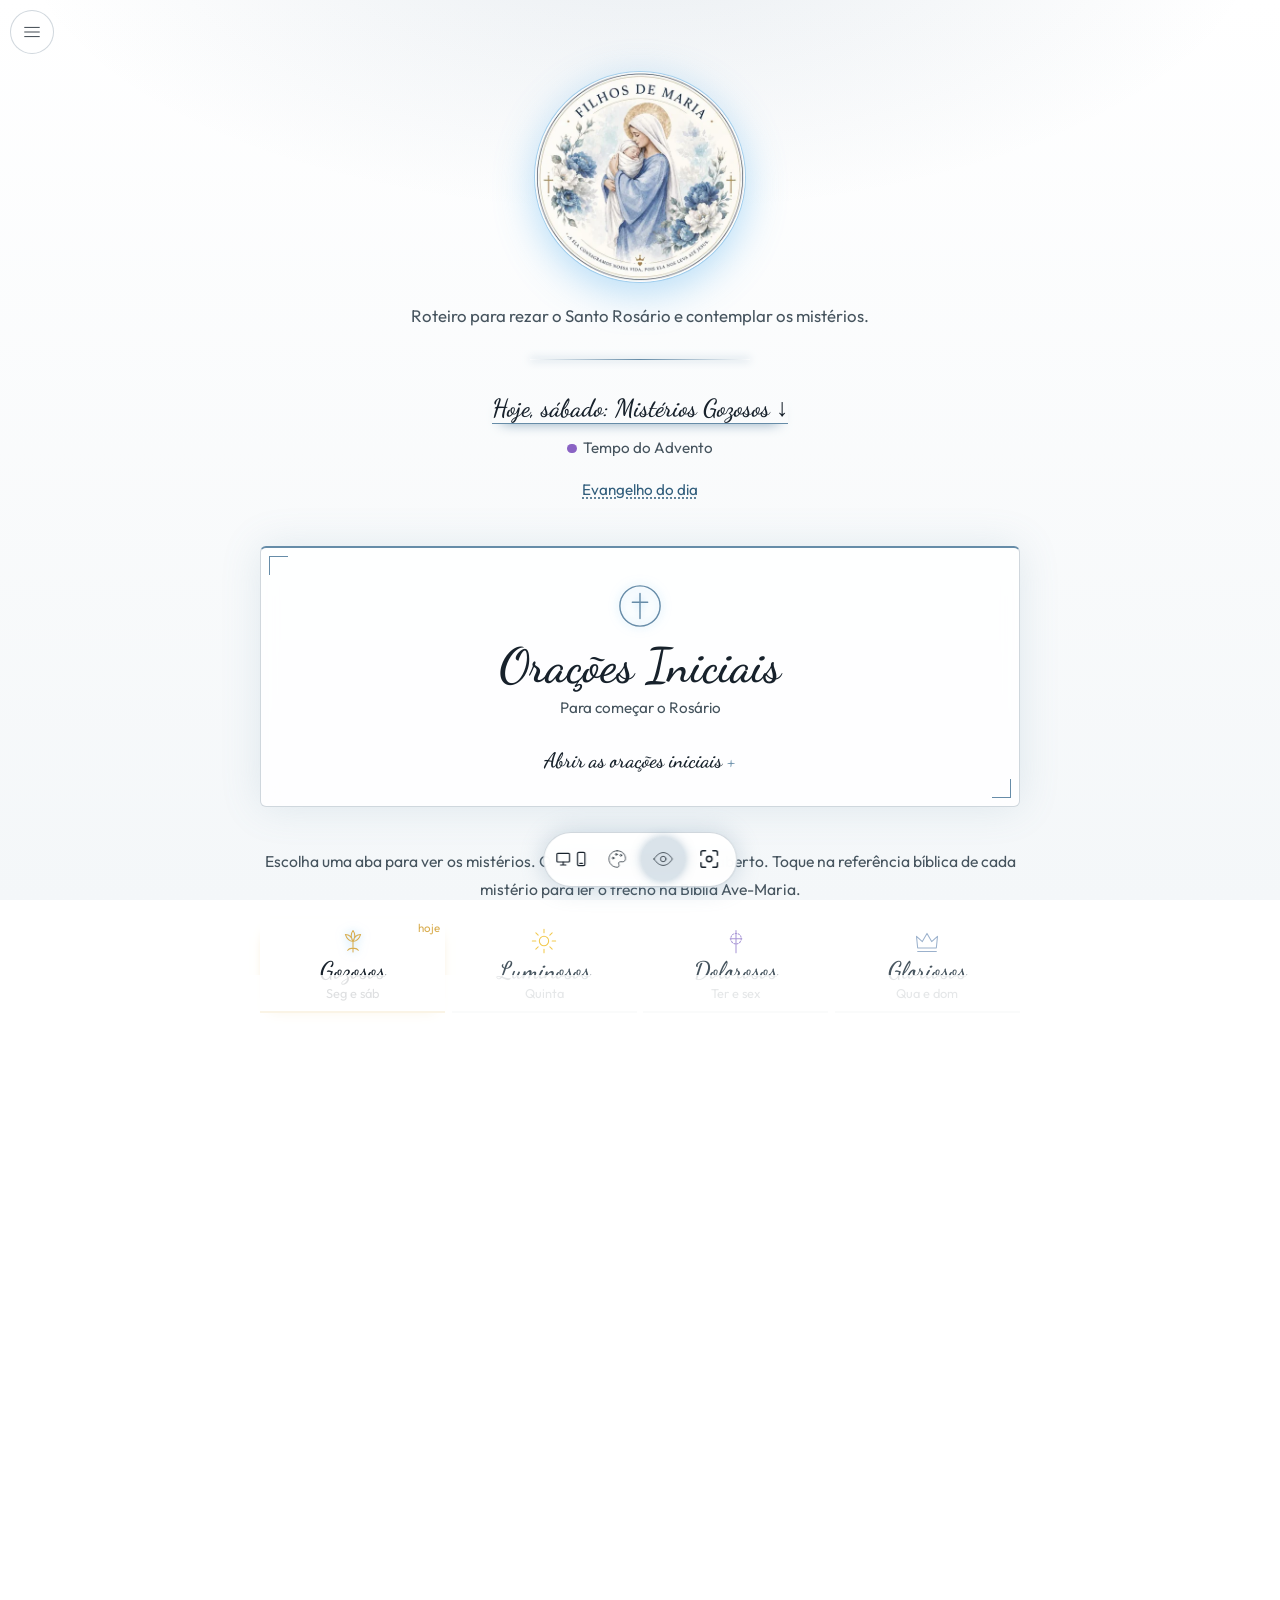
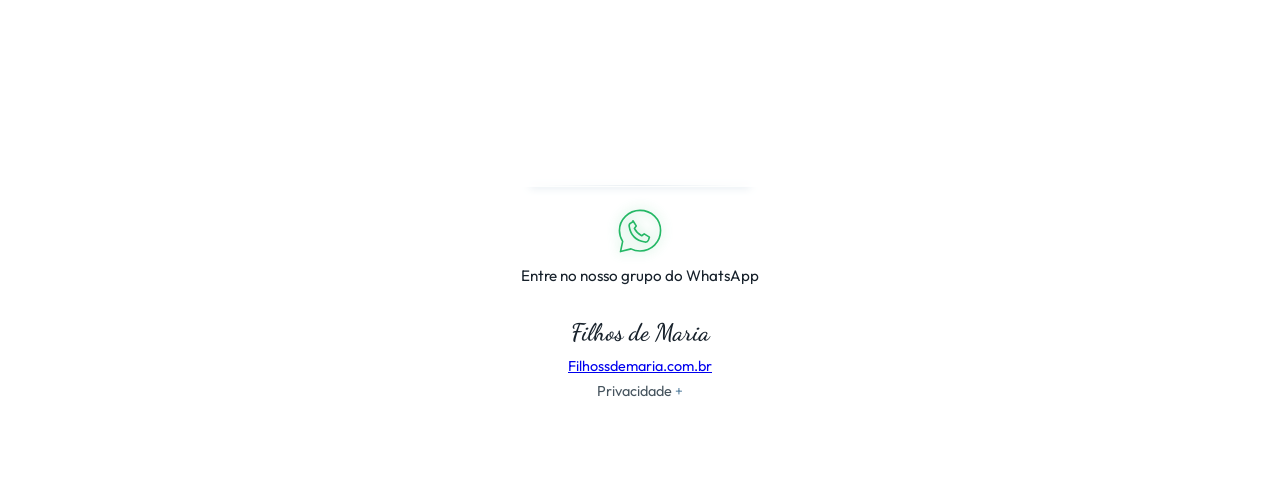
==== index.html @ a9e043ef "Rename public/1-index-1-.html to index.html" ====
<!DOCTYPE html>
<html lang="pt-BR">
<head>
<meta charset="utf-8">
<meta name="viewport" content="width=device-width, initial-scale=1">
<meta name="theme-color" content="#5ab4f0">
<link rel="manifest" href="manifest.json">
<link rel="apple-touch-icon" href="icon-180.png">
<script>(function(){try{var d=document.documentElement,t=localStorage.getItem('fm-t'),z=parseFloat(localStorage.getItem('fm-z')),validos=['claro','escuro','azul','roxo','rosa'];if(validos.indexOf(t)<0){t='claro';localStorage.setItem('fm-t',t)}d.dataset.tema=t;if(!isFinite(z)||z<.8||z>1.5)z=1;d.style.fontSize=(z*100)+'%';['fm-l','fm-x','fm-fundo','fm-custom-bg','fm-custom-text','fm-custom-bead'].forEach(function(k){localStorage.removeItem(k)});delete d.dataset.letra;delete d.dataset.texto;delete d.dataset.fundo;var hj=new Date().toDateString();if(localStorage.getItem('fm-i')===hj)d.dataset.intro='off';else localStorage.setItem('fm-i',hj)}catch(e){}})()</script>
<title>Filhos de Maria | Mistérios do Santo Rosário</title>
<meta name="description" content="Roteiro para rezar o Santo Rosário com contemplação dos mistérios Gozosos, Luminosos, Dolorosos e Gloriosos.">
<link rel="canonical" href="https://filhossdemaria.com.br">
<meta property="og:url" content="https://filhossdemaria.com.br">
<meta property="og:title" content="Filhos de Maria | Mistérios do Santo Rosário">
<meta property="og:type" content="website">
<meta property="og:site_name" content="Filhos de Maria">
<meta property="og:locale" content="pt_BR">
<meta property="og:description" content="Roteiro para rezar o Santo Rosário, com a contemplação dos mistérios Gozosos, Luminosos, Dolorosos e Gloriosos.">
<meta property="og:image" content="https://filhossdemaria.com.br/og.jpg">
<meta property="og:image:width" content="1200">
<meta property="og:image:height" content="630">
<meta name="twitter:card" content="summary_large_image">
<meta property="og:image:secure_url" content="https://filhossdemaria.com.br/og.jpg">
<meta property="og:image:type" content="image/jpeg">
<meta property="og:image:alt" content="Filhos de Maria: Nossa Senhora com o Menino Jesus nos braços, entre flores azuis">
<meta name="twitter:title" content="Filhos de Maria | Mistérios do Santo Rosário">
<meta name="twitter:description" content="Roteiro para rezar o Santo Rosário, com a contemplação dos mistérios Gozosos, Luminosos, Dolorosos e Gloriosos.">
<meta name="twitter:image" content="https://filhossdemaria.com.br/og.jpg">
<link rel="icon" type="image/png" href="[data-uri]">
<link rel="preconnect" href="https://fonts.googleapis.com">
<link rel="preconnect" href="https://fonts.gstatic.com" crossorigin>
<link href="https://fonts.googleapis.com/css2?family=Dancing+Script:wght@500;600&display=swap" rel="stylesheet">
<style>
@font-face{font-family:"Outfit";font-style:normal;font-weight:300 400;font-display:swap;src:url([data-uri]) format("woff")}
@font-face{font-family:"Outfit";font-style:normal;font-weight:700;font-display:swap;src:url([data-uri]) format("woff")}
:root{--halo:rgba(74,112,145,.12);--bd:rgba(88,112,132,.28);--acc:#263949;--lnk:#315e7c;--barra:rgba(255,255,255,.94);color-scheme:light;--bg:#fff;--bg2:#f4f7f9;--ink:#17212b;--soft:#46545e;--line:#b7c4cc;--glow:#668ca8;--panel:rgba(255,255,255,.86);
--cursive:"Dancing Script","Segoe Script","Brush Script MT",cursive;--sans:"Outfit","Segoe UI",Helvetica,Arial,sans-serif}
:root[data-tema=escuro]{--halo:rgba(106,145,190,.14);--bd:rgba(146,168,194,.3);--acc:#f1f4f8;--lnk:#b9d7f4;--barra:rgba(18,25,36,.96);color-scheme:dark;--bg:#121923;--bg2:#1a2533;--ink:#f4f6f8;--soft:#c3ccd6;--line:#465467;--glow:#91b6dc;--panel:rgba(29,40,55,.94)}
:root[data-tema=azul]{--halo:rgba(81,155,197,.16);--bd:rgba(88,145,176,.35);--acc:#194d69;--lnk:#1c5d82;--barra:rgba(232,245,252,.96);--bg:#eaf5fd;--bg2:#d6eaf5;--ink:#142936;--soft:#385160;--line:#a4c5d7;--glow:#4f9abb;--panel:rgba(255,255,255,.76)}
:root[data-tema=roxo]{--halo:rgba(143,111,180,.15);--bd:rgba(132,109,164,.32);--acc:#4c3a68;--lnk:#634991;--barra:rgba(245,240,251,.96);--bg:#f4effa;--bg2:#e9def4;--ink:#2b2335;--soft:#574c64;--line:#c1add7;--glow:#9273b6;--panel:rgba(255,255,255,.78)}
:root[data-tema=rosa]{--halo:rgba(199,111,137,.14);--bd:rgba(177,117,137,.32);--acc:#6d3d4d;--lnk:#88465d;--barra:rgba(255,242,246,.96);--bg:#fff1f4;--bg2:#f9e1e8;--ink:#35252b;--soft:#624a52;--line:#d9b2bd;--glow:#c6758d;--panel:rgba(255,255,255,.8)}
*{box-sizing:border-box;margin:0}
html{background:var(--bg);font-size:100%}
body{font-family:var(--sans);font-weight:300;font-size:1.05rem;line-height:1.75;color:var(--ink);min-height:100vh;padding:0 1.25rem 6rem;
background:radial-gradient(900px 420px at 50% -80px,var(--halo),transparent 70%),
linear-gradient(180deg,var(--bg),var(--bg2));background-attachment:fixed}
main,header,footer{max-width:760px;margin:0 auto}
header{text-align:center;padding:4.5rem 0 2.5rem}
.nome{display:block;width:min(100%,600px);height:auto;margin:0 auto;overflow:visible}
header h1{line-height:0}
.nome text{font-family:var(--cursive);font-weight:600;font-size:90px;text-anchor:middle}
.nome .f{fill:var(--ink);fill-opacity:0;stroke:#3aa6f2;stroke-width:1.3;stroke-dasharray:700;stroke-dashoffset:700;animation:cic 10s ease-in-out .4s infinite}
.nome .l{fill:none;stroke:#1b8fe0;stroke-width:1.8;stroke-dasharray:36 520;opacity:0;filter:drop-shadow(0 0 4px #5ab4f0);animation:cor 5s linear .4s infinite,vis 10s linear .4s infinite}
@keyframes cic{0%{stroke-dashoffset:700;fill-opacity:0;stroke-opacity:1}35%{stroke-dashoffset:0;fill-opacity:0;stroke-opacity:1}48%{stroke-dashoffset:0;fill-opacity:1;stroke-opacity:1}85%{stroke-dashoffset:0;fill-opacity:1;stroke-opacity:1}100%{stroke-dashoffset:0;fill-opacity:0;stroke-opacity:0}}
@keyframes cor{from{stroke-dashoffset:0}to{stroke-dashoffset:-556}}
@keyframes vis{0%,48%{opacity:0}55%,82%{opacity:1}88%,100%{opacity:0}}
header p{color:var(--soft);max-width:34rem;margin:.9rem auto 0}
.ic{display:block;width:46px;height:46px;margin:0 auto .5rem;fill:none;stroke:var(--glow);stroke-width:1.5;stroke-linecap:round;stroke-linejoin:round;filter:drop-shadow(0 0 5px rgba(90,180,240,.55))}
.logo{display:block;width:clamp(150px,46vw,210px);height:auto;margin:0 auto 1.2rem;border-radius:50%;box-shadow:0 0 0 1px rgba(143,196,232,.7),0 10px 40px rgba(90,180,240,.45)}
header::after,footer::before{content:"";display:block;width:220px;height:1px;background:linear-gradient(90deg,transparent,var(--glow),transparent);box-shadow:0 0 8px var(--glow)}
header::after{margin:1.8rem auto 0}
footer::before{margin:0 auto 1.2rem}
section::before,section::after{content:"";position:absolute;width:18px;height:18px;border:0 solid var(--glow)}
section::before{top:8px;left:8px;border-top-width:1px;border-left-width:1px}
section::after{bottom:8px;right:8px;border-bottom-width:1px;border-right-width:1px}
.guia{text-align:center;color:var(--soft);font-size:.98rem;margin-bottom:2.5rem}
section{background:var(--panel);backdrop-filter:blur(8px);-webkit-backdrop-filter:blur(8px);border:1px solid var(--bd);border-top:2px solid var(--glow);position:relative;border-radius:6px;box-shadow:0 0 40px color-mix(in srgb,var(--glow) 16%,transparent);padding:2.2rem 1.6rem 1rem;margin-bottom:2.6rem}
section>h2{font-family:var(--cursive);font-weight:600;font-size:clamp(2.2rem,7vw,3rem);text-align:center;line-height:1.2}
section>.dias{text-align:center;color:var(--soft);font-size:.95rem;margin-bottom:1.2rem}
article{--b:2.4rem;position:relative;display:grid;grid-template-columns:calc(var(--b) + .9rem) 1fr;padding:1.1rem 0}
article::before{content:"";position:absolute;left:calc(var(--b)/2);top:0;bottom:0;width:1px;background:linear-gradient(var(--line),color-mix(in srgb,var(--line) 35%,transparent))}
article>b{z-index:1;align-self:start;width:var(--b);height:var(--b);display:grid;place-items:center;margin-top:.1rem;border:1.5px solid var(--glow);border-radius:50%;background:var(--bg);box-shadow:0 0 10px color-mix(in srgb,var(--glow) 45%,transparent);font-family:var(--cursive);font-weight:600;font-size:1.2rem;line-height:1;color:var(--ink)}
article h3{font-family:var(--cursive);font-weight:600;font-size:1.7rem;line-height:1.25}
article small{display:block;color:var(--soft);font-size:.9rem;margin-bottom:.5rem}
article p{font-size:1rem}
article small.sub{font-family:var(--cursive);font-weight:500;font-size:1.25rem;color:var(--acc);margin:.2rem 0 0}
article i{font-family:var(--cursive);font-weight:500;font-style:normal;font-size:1.2rem;color:var(--acc)}
footer{text-align:center;color:var(--soft);font-size:.9rem;padding-top:1rem}
footer span{font-family:var(--cursive);font-weight:600;font-size:1.5rem;display:block;color:var(--ink)}
@media(max-width:480px){section{padding:1.8rem 1rem .6rem}article{--b:2.1rem}article>b{font-size:1.05rem}}
[hidden]{display:none}
.dica{margin-bottom:1rem}
.abas{display:grid;grid-template-columns:repeat(4,1fr);gap:.4rem;margin-bottom:1.4rem}
.abas button{position:relative;font:inherit;background:none;border:0;border-bottom:2px solid color-mix(in srgb,var(--line) 55%,transparent);padding:.5rem .3rem .6rem;color:var(--soft);cursor:pointer;text-align:center;line-height:1.2;transition:color .2s,border-color .2s,box-shadow .2s}
.abas button span{display:block;font-family:var(--cursive);font-weight:600;font-size:1.5rem}
.abas button small{display:block;font-size:.8rem}
.abas .ic{width:28px;height:28px;margin:0 auto .1rem;filter:none;opacity:.7}
.abas button:hover{color:var(--ink)}
.abas button[aria-selected=true]{color:var(--ink);border-bottom-color:var(--glow);box-shadow:0 8px 14px -10px var(--glow)}
.abas button[aria-selected=true] .ic{opacity:1;filter:drop-shadow(0 0 5px rgba(90,180,240,.55))}
.abas button:focus-visible{outline:2px solid var(--glow);outline-offset:2px}
.abas button[data-hoje]::after{content:"hoje";position:absolute;top:.1rem;right:.3rem;font-size:.72rem;color:var(--glow)}
article small a{display:inline-block;padding:.1rem 0;color:var(--lnk);text-decoration:underline dotted;text-underline-offset:3px;transition:color .2s}
article small a::after{content:" \2197";font-size:.85em}
article small a:hover{color:var(--ink);text-decoration-style:solid}
article small a:focus-visible{outline:2px solid var(--glow);outline-offset:2px;border-radius:2px}
@keyframes f{from{opacity:0}to{opacity:1}}
section[role=tabpanel]{animation:f .35s ease}
@media(max-width:560px){.abas{grid-template-columns:repeat(2,1fr)}}
@media(prefers-reduced-motion:reduce){section[role=tabpanel]{animation:none}}

#gozosos,#t-gozosos{--glow:#d9ad4f}
#luminosos,#t-luminosos{--glow:#f0c030}
#dolorosos,#t-dolorosos{--glow:#9a85cf}
#gloriosos,#t-gloriosos{--glow:#a8bdd4}
.hoje{text-align:center;margin:-.6rem 0 1.4rem}
.hoje a{font-family:var(--cursive);font-weight:600;font-size:1.55rem;line-height:1.4;color:var(--ink);text-decoration:none;border-bottom:1px solid var(--glow);box-shadow:0 8px 14px -10px var(--glow)}
.hoje a::after{content:" \2193"}
.hoje a:empty{display:none}
.abas{scroll-margin-top:1rem}
.cta{display:flex;flex-wrap:wrap;align-items:center;gap:.5rem .35rem;margin-top:.9rem;padding:.6rem .8rem;background:none;border:1px dashed var(--line);border-radius:1rem;color:var(--soft);font:inherit;font-size:.85rem;line-height:1.4;text-align:left;cursor:pointer}
.cta span{width:1rem;height:1rem;border-radius:50%;border:1.5px solid var(--glow);transition:background .2s,box-shadow .2s}
.cta span.on{background:var(--glow);box-shadow:0 0 8px var(--glow)}
.cta em{font-style:normal;flex-basis:100%}
.cta:focus-visible,.barra button:focus-visible{outline:2px solid var(--glow);outline-offset:2px}
.barra{position:fixed;left:50%;bottom:max(.8rem,env(safe-area-inset-bottom));transform:translateX(-50%);z-index:25;display:flex;gap:.25rem;padding:.3rem;border-radius:999px;background:var(--barra);backdrop-filter:blur(10px);-webkit-backdrop-filter:blur(10px);border:1px solid var(--bd);box-shadow:0 0 24px color-mix(in srgb,var(--glow) 32%,transparent);transition:transform .3s ease}
.barra.off{transform:translate(-50%,calc(100% + 1.5rem))}
.barra button{width:2.7rem;height:2.7rem;display:grid;place-items:center;border:0;border-radius:50%;background:none;color:var(--ink);font-family:var(--cursive);font-weight:600;font-size:1.3rem;line-height:1;cursor:pointer}
.barra button[hidden]{display:none}
.barra button[aria-pressed=true]{background:color-mix(in srgb,var(--glow) 24%,transparent);box-shadow:0 0 10px color-mix(in srgb,var(--glow) 50%,transparent)}
.barra svg{width:22px;height:22px;fill:none;stroke:currentColor;stroke-width:1.6;stroke-linecap:round;stroke-linejoin:round}
.painel-aparencia{position:fixed;left:50%;bottom:calc(4.6rem + env(safe-area-inset-bottom));transform:translateX(-50%);z-index:24;width:min(92vw,360px);max-height:min(72vh,560px);overflow:auto;padding:.9rem 1rem;background:var(--bg);color:var(--ink);border:1px solid var(--bd);border-radius:1rem;box-shadow:0 12px 36px rgba(0,0,0,.2)}
.painel-aparencia[hidden]{display:none}.apar-cab{display:flex;align-items:center;justify-content:space-between;gap:.6rem;margin-bottom:.7rem}.apar-cab strong{font-family:var(--cursive);font-size:1.2rem}.apar-cab button{width:2rem;height:2rem;border:1px solid var(--bd);border-radius:50%;background:none;color:var(--ink);font-size:1.1rem;cursor:pointer}
.apar-bloco{padding:.55rem 0;border-top:1px solid var(--bd)}.apar-titulo{display:block;margin-bottom:.35rem;font-size:.88rem;font-weight:600;color:var(--soft)}.apar-fonte{display:flex;align-items:center;gap:.5rem}.apar-fonte button{min-width:2.7rem;height:2.4rem;border:1px solid var(--bd);border-radius:.65rem;background:var(--panel);color:var(--ink);font:600 1rem var(--sans);cursor:pointer}.apar-fonte button:disabled{opacity:.45;cursor:default}.apar-fonte output{min-width:3.5rem;text-align:center;font-size:.88rem;font-variant-numeric:tabular-nums}
.temas-opcoes{display:grid;grid-template-columns:repeat(2,minmax(0,1fr));gap:.4rem}.tema-opcao{display:flex;align-items:center;gap:.45rem;min-height:2.45rem;padding:.35rem .5rem;border:1px solid var(--bd);border-radius:.65rem;background:var(--panel);color:var(--ink);font:inherit;font-size:.82rem;text-align:left;cursor:pointer}.tema-opcao[aria-pressed=true]{border-color:var(--glow);box-shadow:0 0 0 1px var(--glow)}.tema-opcao:focus-visible,.apar-cab button:focus-visible,.apar-fonte button:focus-visible{outline:2px solid var(--glow);outline-offset:2px}.tema-amostra{width:1.15rem;height:1.15rem;flex:0 0 1.15rem;border:1px solid rgba(80,90,100,.28);border-radius:50%}.tema-amostra.claro{background:#fff}.tema-amostra.escuro{background:#182230}.tema-amostra.azul{background:#dceefa}.tema-amostra.roxo{background:#eadff5}.tema-amostra.rosa{background:#f9e0e7}
.hoje{margin-bottom:.8rem}
.acoes{display:flex;justify-content:center;flex-wrap:wrap;gap:.4rem 1.6rem;margin:0 0 1.6rem;font-size:.95rem}
.acoes a{padding:.15rem 0;color:var(--lnk);text-decoration:underline dotted;text-underline-offset:3px}
textarea#int{width:100%;margin-top:.3rem;padding:.6rem .8rem;background:none;color:var(--ink);border:1px dashed var(--line);border-radius:.8rem;font:inherit;font-size:.95rem;line-height:1.5;resize:vertical}
textarea#int::placeholder{color:var(--soft)}
.ouvir{display:inline-flex;align-items:center;gap:.4rem;margin:.7rem .6rem 0 0;padding:.35rem .8rem;background:none;border:1px solid var(--line);border-radius:999px;color:var(--soft);font:inherit;font-size:.85rem;cursor:pointer}
.ouvir svg{width:16px;height:16px;fill:none;stroke:currentColor;stroke-width:1.6;stroke-linecap:round;stroke-linejoin:round}
.ouvir[aria-pressed=true]{color:var(--ink);border-color:var(--glow);box-shadow:0 0 10px color-mix(in srgb,var(--glow) 40%,transparent)}
.ouvir:focus-visible{outline:2px solid var(--glow);outline-offset:2px}
details{border-top:1px solid var(--bd);padding:.8rem 0}
details>summary{cursor:pointer;list-style:none;font-family:var(--cursive);font-weight:600;font-size:1.6rem;line-height:1.3}
details>summary::-webkit-details-marker{display:none}
details>summary::after{content:" +";color:var(--glow)}
details[open]>summary::after{content:" \2212"}
details p{margin-top:.6rem;font-size:1rem}
.lad{line-height:1.9}
.lem{display:flex;flex-wrap:wrap;justify-content:center;align-items:center;gap:.6rem 1rem;padding-bottom:1.2rem}
.lem label{color:var(--soft)}
.lem input{font:inherit;padding:.4rem .6rem;background:none;color:var(--ink);border:1px solid var(--line);border-radius:.6rem}
.lem a{padding:.45rem 1rem;border:1px solid var(--glow);border-radius:999px;color:var(--ink);text-decoration:none}
.barra{gap:2px}
.barra button{width:44px;height:44px;font-size:20px}
.mariana{text-align:center;margin:-.2rem 0 .8rem;color:var(--soft);font-size:.95rem}
.mariana:empty{display:none}
.continuar{text-align:center;margin:0 0 .8rem;font-size:.95rem}
.continuar a{color:var(--lnk);text-decoration:underline dotted;text-underline-offset:3px}
.termo{border-bottom:1px dotted var(--glow);cursor:help}
.termo:focus-visible{outline:2px solid var(--glow);outline-offset:2px;border-radius:2px}
#bolha{position:absolute;z-index:9;max-width:min(17rem,calc(100vw - 24px));padding:.55rem .8rem;background:var(--bg);color:var(--ink);border:1px solid var(--glow);border-radius:.7rem;font-size:.9rem;font-weight:400;line-height:1.5;box-shadow:0 6px 24px color-mix(in srgb,var(--glow) 35%,transparent)}
#bolha[hidden]{display:none}
.hl{animation:hl 2.4s ease}
@keyframes hl{0%,60%{box-shadow:0 0 0 2px var(--glow),0 0 24px var(--glow)}100%{box-shadow:none}}
details b{font-weight:400;color:var(--ink)}
.sr{position:absolute;width:1px;height:1px;overflow:hidden;clip:rect(0 0 0 0);white-space:nowrap}
.grupo{display:inline-flex;flex-direction:column;align-items:center;gap:.4rem;margin-bottom:1.4rem;color:var(--ink);text-decoration:none;font-size:.95rem}
.grupo svg{width:52px;height:52px;fill:none;stroke:#25b866;stroke-width:1.5;stroke-linecap:round;stroke-linejoin:round;filter:drop-shadow(0 0 6px rgba(37,184,102,.45));transition:transform .2s}
footer .grupo span{font-family:var(--sans);font-weight:400;font-size:.95rem;display:inline;color:var(--ink)}
.grupo:hover svg{transform:scale(1.07)}
.grupo:focus-visible{outline:2px solid var(--glow);outline-offset:4px;border-radius:.5rem}






:root[data-contas] .cta span{border-color:transparent;background:var(--conta);opacity:.38}
:root[data-contas] .cta span.on{opacity:1;box-shadow:0 1px 5px rgba(0,0,0,.28)}
#intro{position:fixed;inset:0;z-index:50;display:flex;flex-direction:column;align-items:center;justify-content:center;gap:.6rem;text-align:center;background:radial-gradient(900px 420px at 50% 20%,var(--halo),transparent 70%),linear-gradient(180deg,var(--bg),var(--bg2));animation:introSai .6s ease 2.1s forwards}
#intro img{width:150px;height:150px;border-radius:50%;box-shadow:0 10px 40px rgba(90,180,240,.45);animation:introIn 1s ease both}
#intro .in1{font-family:var(--cursive);font-weight:600;font-size:2.4rem;line-height:1.2;animation:introIn 1s ease .3s both}
#intro .in2{color:var(--soft);font-size:.95rem;animation:introIn 1s ease .6s both}
#intro .in3{display:block;width:min(60vw,220px);height:2px;margin-top:.4rem;background:linear-gradient(90deg,transparent,var(--glow),transparent);transform-origin:left;box-shadow:0 0 8px var(--glow);animation:carrega 2s ease both}
@keyframes introIn{from{opacity:0;transform:translateY(8px)}to{opacity:1;transform:none}}
@keyframes carrega{from{transform:scaleX(0)}to{transform:scaleX(1)}}
@keyframes introSai{to{opacity:0;visibility:hidden}}
#intro.fim{animation:none;opacity:0;visibility:hidden;transition:opacity .4s,visibility 0s .4s}
[data-intro=off] #intro{display:none}
.hb{position:fixed;top:max(10px,env(safe-area-inset-top));left:10px;z-index:6;width:44px;height:44px;display:grid;place-items:center;border:1px solid var(--bd);border-radius:50%;background:var(--barra);color:var(--ink);cursor:pointer;backdrop-filter:blur(10px);-webkit-backdrop-filter:blur(10px)}
.hb svg{width:22px;height:22px;fill:none;stroke:currentColor;stroke-width:1.8;stroke-linecap:round}
.hb:focus-visible,#menu button:focus-visible{outline:2px solid var(--glow);outline-offset:2px}
#fundo{position:fixed;inset:0;z-index:29;background:rgba(5,20,40,.45)}
#menu{position:fixed;top:0;bottom:0;left:0;z-index:30;width:min(88vw,380px);overflow:auto;padding:1rem 1.2rem 2rem;background:var(--bg);border-right:1px solid var(--glow);box-shadow:0 0 40px color-mix(in srgb,var(--glow) 35%,transparent);outline:none;animation:desliza .25s ease}
@keyframes desliza{from{transform:translateX(-100%)}to{transform:none}}
#menu[hidden],#fundo[hidden]{display:none}
.mh{display:flex;align-items:center;justify-content:space-between}
.mh h2{font-family:var(--cursive);font-weight:600;font-size:2rem}
.mh button{width:2.6rem;height:2.6rem;border:1px solid var(--bd);border-radius:50%;background:none;color:var(--ink);font-size:1.5rem;line-height:1;cursor:pointer}
#menu h3{font-family:var(--cursive);font-weight:600;font-size:1.6rem;margin:1.2rem 0 .3rem}
.nota{color:var(--soft);font-size:.85rem;line-height:1.5}
.nota a{color:var(--lnk)}
#nov{list-style:none;padding:0}
#nov li{padding:.7rem 0;border-top:1px solid var(--bd)}
#nov b{font-weight:400;color:var(--ink)}
#nov em{font-style:normal;margin-left:.5rem;padding:.05rem .5rem;border:1px solid var(--glow);border-radius:999px;font-size:.75rem;color:var(--ink)}
#nov .dt{color:var(--soft);font-size:.85rem}
#nov a{color:var(--lnk);font-size:.9rem}
#menu details p{font-size:.95rem}
.chip{display:inline-block;padding:.35rem .75rem;margin:.2rem .25rem .2rem 0;background:none;border:1px solid var(--line);border-radius:999px;color:var(--ink);font:inherit;font-size:.85rem;cursor:pointer}
.chip[aria-pressed=true]{border-color:var(--glow);background:color-mix(in srgb,var(--glow) 18%,transparent)}
.chip:disabled{opacity:.45;cursor:default}
.conta{display:flex;align-items:center;gap:.6rem;padding:.3rem 0}
.conta .nm{flex:1}
.amostra i{display:inline-block;width:14px;height:14px;margin-right:3px;border-radius:50%;border:1.5px solid var(--glow)}
.pts b{font-weight:400;font-size:1.2rem}
#aviso{position:fixed;left:50%;top:max(14px,env(safe-area-inset-top));transform:translateX(-50%);z-index:40;padding:.4rem 1rem;background:var(--bg);color:var(--ink);border:1px solid var(--glow);border-radius:999px;font-size:.9rem;box-shadow:0 0 18px color-mix(in srgb,var(--glow) 40%,transparent);opacity:0;pointer-events:none;transition:opacity .3s}
#aviso.on{opacity:1}












:root[data-forma] .cta span{border:0;background:var(--conta,var(--glow));opacity:.38;border-radius:0}
:root[data-forma] .cta span.on{opacity:1}
:root[data-forma=arredondada] .cta span{border-radius:30%}
:root[data-forma]:not([data-forma=arredondada]) .cta span{clip-path:var(--forma)}
:root[data-forma]:not([data-forma=arredondada]) .cta span.on{box-shadow:none}
.cores{display:grid;grid-template-columns:1fr 1fr;gap:.4rem}
.cor{display:flex;flex-direction:column;align-items:flex-start;gap:.2rem;padding:.4rem .5rem;border:1px solid var(--bd);border-radius:.6rem}
.cor .chip{margin:0}
article small.mini{font-family:var(--cursive);font-weight:500;font-size:1.05rem;line-height:1.4;color:var(--acc);margin:.15rem 0 0}
article small.mini:last-of-type{margin-bottom:.6rem}
.rec{border-top:0;padding:0}
.rec>summary{text-align:center;font-size:1.3rem;padding:.4rem 0 1rem}
.nome{width:min(100%,380px)}
article>div{position:relative}
article h3{padding-right:2.4rem}
article .ouvir{position:absolute;top:.15rem;right:0;margin:0;padding:.35rem;border-radius:50%}
article .ouvir span{position:absolute;width:1px;height:1px;overflow:hidden;clip:rect(0 0 0 0)}
.abas .ic{opacity:.85;stroke-width:1.8}
#gloriosos,#t-gloriosos{--glow:#8aa4c4}
.lk{font-size:.95rem;line-height:1.7;border-top:1px solid var(--bd);padding:.7rem 0}
.lk a{color:var(--lnk)}
details.ex{border-top:1px solid var(--bd)}
#menu .ex details{padding:.4rem 0}
#menu .ex details>summary{font-size:1.2rem}
.ex .rot{display:block;margin:.8rem 0 .1rem;color:var(--soft);font-size:.85rem}
.q{display:flex;gap:.5rem;align-items:flex-start;padding:.3rem 0;font-size:.92rem;line-height:1.45;cursor:pointer}
.q input{flex:none;width:1.1rem;height:1.1rem;margin-top:.2rem;accent-color:var(--glow)}
textarea#pec{width:100%;margin-top:.3rem;padding:.6rem .8rem;background:none;color:var(--ink);border:1px dashed var(--line);border-radius:.8rem;font:inherit;font-size:.95rem;line-height:1.5;resize:vertical}
.exb{display:flex;flex-wrap:wrap;gap:.2rem;margin:.6rem 0 1rem}
.atalhos{margin:.6rem 0 .2rem}
.mais{position:fixed;z-index:35;padding:.05rem .5rem;border:1px solid var(--glow);border-radius:999px;background:var(--bg);color:var(--ink);font-family:var(--sans);font-size:.8rem;pointer-events:none;animation:sobe 1s ease forwards}
@keyframes sobe{0%{opacity:0;transform:translateY(6px)}20%{opacity:1}100%{opacity:0;transform:translateY(-24px)}}
.tempo{text-align:center;margin:-.2rem 0 .8rem;color:var(--soft);font-size:.95rem}
.tempo i{display:inline-block;width:.6rem;height:.6rem;margin-right:.4rem;border-radius:50%}
#intro .nome{width:min(80vw,320px)}
#intro .nome .f{animation:escIntro 2.2s ease-in-out .2s forwards}
#intro .nome .l{display:none}
@keyframes escIntro{0%{stroke-dashoffset:700;fill-opacity:0}65%{stroke-dashoffset:0;fill-opacity:0}100%{stroke-dashoffset:0;fill-opacity:1}}
.ctf{display:flex;flex-wrap:wrap;gap:.4rem;margin:.3rem 0}
.ctf input{flex:1 1 8rem;min-width:0;padding:.45rem .7rem;background:none;color:var(--ink);border:1px solid var(--line);border-radius:.6rem;font:inherit;font-size:.9rem}
.senha{font-family:ui-monospace,Consolas,monospace;font-size:1.05rem;letter-spacing:.04em;padding:.5rem .7rem;margin:.3rem 0;border:1px dashed var(--glow);border-radius:.6rem;word-break:break-all;user-select:all}
#ct-dentro p{margin-bottom:.3rem}
textarea#bk{width:100%;margin-top:.3rem;padding:.6rem .8rem;background:none;color:var(--ink);border:1px dashed var(--line);border-radius:.8rem;font:inherit;font-size:.85rem;line-height:1.4;resize:vertical;word-break:break-all}
footer details.priv{border:0;padding:.2rem 0;text-align:left}
footer details.priv>summary{font-family:var(--sans);font-size:.9rem;font-weight:400;color:var(--soft);text-align:center}
footer details.priv p{font-size:.82rem;color:var(--soft);line-height:1.5}
@media print{#intro,.hb,#fundo,#menu,.barra,#aviso,.abas,.dica,.cta,.ouvir,.acoes,.continuar,.mariana,.hoje,.tempo,.logo,.ic,footer .grupo,.mais{display:none!important}
html,body{background:#fff!important}
body{padding:0!important;color:#000!important}
*{color:#000!important;text-shadow:none!important}
section{background:none!important;box-shadow:none!important;border:0!important;backdrop-filter:none!important;margin-bottom:1rem!important}
section::before,section::after,article::before,header::after,footer::before{display:none!important}
article>b{box-shadow:none!important;background:#fff!important;border-color:#000!important}}


.menu-categorias{display:grid;grid-template-columns:1fr 1fr;gap:.55rem;margin:.8rem 0 1rem}.menu-categoria{padding:.65rem;border:1px solid var(--bd);border-radius:.75rem;background:var(--panel)}.menu-categoria strong{display:block;color:var(--acc);font-size:.82rem;letter-spacing:.04em;margin-bottom:.25rem}.menu-categoria .chip{display:block;width:100%;text-align:left;margin:.2rem 0}.menu-conta{padding:.65rem 0;border-bottom:1px solid var(--bd);margin-bottom:.75rem}#menu h3{scroll-margin-top:1rem}
#nov-todas-box{margin:.7rem 0 1rem;border:1px solid var(--bd);border-radius:.7rem;padding:.55rem .7rem}#nov-todas-box>summary{font-weight:600;color:var(--acc);cursor:pointer}#nov-busca{width:100%;margin:.55rem 0;padding:.55rem .7rem;border:1px solid var(--line);border-radius:.6rem;background:var(--bg);color:var(--ink);font:inherit;font-size:.92rem}#nov-todas{list-style:none;padding:0;margin:0}#nov-todas li{padding:.45rem 0;border-bottom:1px solid var(--bd);line-height:1.45}#nov-todas li a{color:var(--lnk);font-weight:600}#nov-todas li small{display:block;color:var(--soft);font-size:.78rem}
.vs-card{display:grid;gap:.3rem;padding:.75rem;margin:.55rem 0;border:1px solid var(--bd);border-radius:.75rem;background:var(--panel)}.vs-card a{justify-self:start}#menu .lk{display:none}




 
.cta span,:root[data-forma] .cta span{background:var(--cor-conta,var(--conta,var(--glow)))}.cta span.on,:root[data-forma] .cta span.on{background:var(--cor-conta,var(--conta,var(--glow)))}
:root[data-modo=desktop] body{padding:0 1.6vw 5.5rem;background-image:none!important;background-attachment:initial}:root[data-modo=desktop] main{max-width:none;width:100%}:root[data-modo=desktop] main>section{width:100%;max-width:none;margin:0 auto 1rem;border-radius:0;background:var(--panel);box-shadow:none}:root[data-modo=desktop] main>section[role=tabpanel] article{max-width:1500px;margin-left:auto;margin-right:auto}:root[data-modo=desktop] header,:root[data-modo=desktop] footer{max-width:100%}:root[data-modo=desktop] header{padding-top:2rem}:root[data-modo=desktop] section::before,:root[data-modo=desktop] section::after{display:none}#barra #desk{font-size:1rem}
 .recursos-voz{max-width:760px;margin:0 auto 1.3rem}.recursos-voz>details{padding:.7rem .9rem;border:1px solid var(--bd);border-radius:.8rem;background:var(--panel);margin:.5rem 0}.recursos-voz summary{cursor:pointer;color:var(--acc);font-weight:600}#pergunta-resposta{font-size:.9rem;color:var(--soft);margin:.4rem 0}.explicacao-curta{border-top:1px solid var(--bd);margin-top:.6rem;padding:.35rem 0}.explicacao-curta>summary{cursor:pointer;color:var(--acc);font-size:.9rem}
:root[data-foco="1"] body{background:var(--bg)!important;background-image:none!important;background-attachment:initial;padding-top:1rem}
:root[data-foco="1"] header,:root[data-foco="1"] footer,:root[data-foco="1"] .acoes,:root[data-foco="1"] .hoje,:root[data-foco="1"] .guia,:root[data-foco="1"] .continuar,:root[data-foco="1"] .hb,:root[data-foco="1"] #menu,:root[data-foco="1"] #fundo{display:none!important}
:root[data-foco="1"] main{max-width:920px}:root[data-foco="1"] main>section{box-shadow:none;backdrop-filter:none;-webkit-backdrop-filter:none;margin-bottom:.8rem}
:root[data-foco="1"] #barra button:not(#foco):not(#tl){display:none!important}:root[data-foco="1"] #painel-aparencia{display:none!important}
.foco-aviso{position:fixed;top:max(.7rem,env(safe-area-inset-top));left:50%;transform:translateX(-50%);z-index:60;width:min(92vw,34rem);padding:.65rem .85rem;border:1px solid var(--line);border-radius:.75rem;background:var(--bg);color:var(--ink);box-shadow:0 6px 24px rgba(0,0,0,.18);font-size:.86rem;line-height:1.4;text-align:center}
#acesso{position:fixed;inset:0;z-index:1000;display:grid;place-items:center;padding:1rem;background:rgba(8,20,32,.72);backdrop-filter:blur(7px);-webkit-backdrop-filter:blur(7px)}#acesso[hidden]{display:none}.acesso-caixa{width:min(100%,34rem);max-height:min(90vh,54rem);overflow:auto;padding:1.4rem;border:1px solid var(--bd);border-top:3px solid var(--glow);border-radius:1rem;background:var(--bg);color:var(--ink);box-shadow:0 18px 70px rgba(0,0,0,.35)}.acesso-caixa h2,.acesso-caixa h3{text-align:center;margin:.2rem 0 .5rem}.acesso-caixa>p,.acesso-caixa #acesso-inicio>p{text-align:center;color:var(--soft)}.acesso-opcoes{display:grid;gap:.5rem;margin:1rem 0}.acesso-opcoes .chip{width:100%;padding:.65rem;text-align:center}#acesso-form{border-top:1px solid var(--bd);margin-top:.8rem;padding-top:.7rem}#acesso-form .ctf{margin:.6rem 0}#acesso-form [hidden]{display:none}#acesso-voltar{margin:.5rem 0}
@media(max-width:520px){.menu-categorias{grid-template-columns:1fr 1fr}.acesso-caixa{padding:1rem}}@media(prefers-reduced-motion:reduce){#acesso{backdrop-filter:none}}


.menu-grupo{margin:.65rem 0;border:1px solid var(--bd);border-radius:.8rem;background:var(--panel);overflow:hidden}.menu-grupo>summary{padding:.8rem .95rem;font-weight:700;letter-spacing:.06em;color:var(--acc);cursor:pointer;list-style:none}.menu-grupo>summary::-webkit-details-marker{display:none}.menu-grupo>summary::after{content:"＋";float:right}.menu-grupo[open]>summary::after{content:"−"}.menu-grupo[open]>:not(summary){margin-left:.8rem;margin-right:.8rem}.menu-grupo[open]>h3:first-of-type{margin-top:.55rem}.menu-grupo #nov-todas{margin-bottom:.55rem}.latim-oracao{margin:.3rem 0 .7rem;padding:.35rem .55rem;border-left:2px solid var(--glow);color:var(--soft);font-size:.88rem}.latim-oracao>summary{cursor:pointer;color:var(--acc);font-weight:600}.latim-oracao p{margin:.4rem 0}

:root[data-contas] .cta span,:root[data-forma] .cta span,.cta span{opacity:.22!important}
:root[data-contas] .cta span.on,:root[data-forma] .cta span.on,.cta span.on{opacity:1!important}
/* Ajustes pedidos: menu compacto, contas apagadas e controles pequenos */
#menu{font-size:.9rem}
#menu .mh h2{font-size:1.45rem}
#menu h3{font-size:1.18rem}
#menu details>summary{font-size:1rem}
#menu .menu-grupo>summary{font-size:.84rem;padding:.65rem .8rem;letter-spacing:.025em}
#menu .nota,#menu .menu-grupo p,#menu details p{font-size:.84rem}
.latim-oracao{font-size:.78rem;padding:.25rem .45rem;margin:.2rem 0 .55rem}
.latim-oracao>summary{font-size:.68rem!important;font-family:var(--sans);font-weight:500;letter-spacing:0}
.latim-oracao p{font-size:.86rem}
.controles-conta{display:flex;align-items:center;gap:.16rem;margin-top:.85rem}
.controles-conta .cta{flex:1;min-width:0;margin-top:0}
.conta-seta{flex:0 0 1.15rem;width:1.15rem;height:1.35rem;padding:0;border:0;border-radius:50%;background:none;color:var(--soft);font-size:.8rem;line-height:1;cursor:pointer;opacity:.8}
.conta-seta:hover{color:var(--acc);opacity:1}
.conta-seta:focus-visible{outline:2px solid var(--glow);outline-offset:2px}
.cta span{opacity:.25;background:var(--cor-conta,var(--conta,var(--glow)))}
.cta span.on{opacity:1}
.texturas{display:flex;flex-wrap:wrap;gap:.25rem}
.textura-op{display:inline-flex;align-items:center;gap:.3rem}
.textura-amostra{display:inline-block;width:.9rem;height:.9rem;border-radius:50%;background:var(--conta-base,var(--glow));border:1px solid var(--bd);vertical-align:middle}
:root[data-textura=perolada] .cta span{background-color:var(--cor-conta,var(--conta-base,var(--glow)))!important;background-image:radial-gradient(circle at 30% 24%,rgba(255,255,255,.95),transparent 42%),radial-gradient(circle at 50% 50%,var(--cor-conta,var(--conta-base,var(--glow))),var(--cor-conta,var(--conta-base,var(--glow))))!important}
:root[data-textura=listrada] .cta span{background-color:var(--cor-conta,var(--conta-base,var(--glow)))!important;background-image:repeating-linear-gradient(135deg,rgba(255,255,255,.62) 0 1px,transparent 1px 4px),radial-gradient(circle,var(--cor-conta,var(--conta-base,var(--glow))),var(--cor-conta,var(--conta-base,var(--glow))))!important}
:root[data-textura=pontilhada] .cta span{background-color:var(--cor-conta,var(--conta-base,var(--glow)))!important;background-image:radial-gradient(rgba(255,255,255,.8) 1px,transparent 1.4px),radial-gradient(circle,var(--cor-conta,var(--conta-base,var(--glow))),var(--cor-conta,var(--conta-base,var(--glow))))!important;background-size:4px 4px,100% 100%!important}
:root[data-textura=marmorizada] .cta span{background-color:var(--cor-conta,var(--conta-base,var(--glow)))!important;background-image:repeating-radial-gradient(ellipse at 35% 40%,transparent 0 2px,rgba(255,255,255,.52) 2.5px 3px,transparent 3.5px 6px),radial-gradient(circle,var(--cor-conta,var(--conta-base,var(--glow))),var(--cor-conta,var(--conta-base,var(--glow))))!important}
:root[data-textura=brilhante] .cta span{background-color:var(--cor-conta,var(--conta-base,var(--glow)))!important;background-image:radial-gradient(circle at 25% 28%,#fff 0 1px,transparent 1.7px),radial-gradient(circle at 72% 62%,rgba(255,255,255,.9) 0 1px,transparent 1.7px),radial-gradient(circle,var(--cor-conta,var(--conta-base,var(--glow))),var(--cor-conta,var(--conta-base,var(--glow))))!important}
:root[data-textura=trancada] .cta span{background-color:var(--cor-conta,var(--conta-base,var(--glow)))!important;background-image:repeating-linear-gradient(45deg,transparent 0 2px,rgba(255,255,255,.55) 2px 3px,transparent 3px 5px),repeating-linear-gradient(-45deg,transparent 0 2px,rgba(0,0,0,.18) 2px 3px,transparent 3px 5px),radial-gradient(circle,var(--cor-conta,var(--conta-base,var(--glow))),var(--cor-conta,var(--conta-base,var(--glow))))!important}
.textura-perolada{background-image:radial-gradient(circle at 30% 24%,white,transparent 45%),radial-gradient(circle,var(--glow),var(--glow))}.textura-listrada{background-image:repeating-linear-gradient(135deg,white 0 1px,transparent 1px 4px),radial-gradient(circle,var(--glow),var(--glow))}.textura-pontilhada{background-image:radial-gradient(white 1px,transparent 1.4px),radial-gradient(circle,var(--glow),var(--glow));background-size:4px 4px,100% 100%}.textura-marmorizada{background-image:repeating-radial-gradient(ellipse,transparent 0 2px,white 2.5px 3px,transparent 3.5px 6px),radial-gradient(circle,var(--glow),var(--glow))}.textura-brilhante{background-image:radial-gradient(circle at 25% 28%,white 0 1px,transparent 1.7px),radial-gradient(circle at 72% 62%,white 0 1px,transparent 1.7px),radial-gradient(circle,var(--glow),var(--glow))}.textura-trancada{background-image:repeating-linear-gradient(45deg,transparent 0 2px,white 2px 3px,transparent 3px 5px),repeating-linear-gradient(-45deg,transparent 0 2px,#777 2px 3px,transparent 3px 5px),radial-gradient(circle,var(--glow),var(--glow))}
</style>
<style>
/* Ajustes desta rodada: interação mais discreta, prévia ao vivo e quiz. */
.cta span:not(.on){background:transparent!important;background-color:transparent!important;background-image:none!important;box-shadow:none!important;opacity:1!important;border:1px solid var(--line)!important}
.cta span.on{opacity:1!important}
.ouvir{position:static!important;top:auto!important;right:auto!important;margin:.65rem .5rem 0 0!important;padding:.4rem .75rem!important;border-radius:999px!important}
.ouvir span{position:static!important;width:auto!important;height:auto!important;overflow:visible!important;clip:auto!important;white-space:nowrap}





.menu-shop{margin-top:.7rem;border-top:1px solid var(--bd);padding-top:.5rem}.menu-shop>summary{font-weight:600;color:var(--acc);cursor:pointer}.menu-shop #loja{margin:.45rem 0}.device-icons{display:flex;align-items:center;justify-content:center;gap:2px}.device-icons svg{width:16px;height:16px;fill:none;stroke:currentColor;stroke-width:1.8;stroke-linecap:round;stroke-linejoin:round}
#quiz-app[hidden]{display:none}#quiz-app{position:fixed;inset:0;z-index:50;overflow:auto;padding:1rem;background:var(--bg);color:var(--ink)}
.quiz-wrap{width:min(100%,850px);margin:0 auto;padding:1rem;border:1px solid var(--bd);border-radius:1.1rem;background:var(--panel);box-shadow:0 10px 36px rgba(0,0,0,.12)}.quiz-head{display:flex;justify-content:space-between;align-items:center;gap:1rem}.quiz-head h2{margin:.2rem 0}.quiz-grid{display:grid;grid-template-columns:repeat(auto-fit,minmax(min(100%,310px),1fr));gap:.8rem}.quiz-card{padding:.9rem;border:1px solid var(--bd);border-radius:.8rem;background:var(--bg)}.quiz-card h3{margin:.2rem 0 .6rem}.quiz-actions{display:flex;gap:.5rem;flex-wrap:wrap;margin-top:.8rem}.quiz-option{display:flex;gap:.55rem;align-items:flex-start;padding:.6rem .5rem;border:1px solid var(--bd);border-radius:.55rem;margin:.4rem 0;cursor:pointer}.quiz-option:has(input:checked){border-color:var(--glow);background:var(--panel)}.quiz-option input{margin-top:.22rem}.quiz-muted{font-size:.88rem;color:var(--soft)}.quiz-answers{display:grid;gap:.2rem}.quiz-room-code{font-size:1.8rem;letter-spacing:.15em;font-weight:700}.quiz-score{font-size:1.15rem;font-weight:700}.quiz-lobby li{margin:.25rem 0}.quiz-progress{height:.45rem;border-radius:99px;background:var(--bd);overflow:hidden}.quiz-progress>span{display:block;height:100%;background:var(--glow);transition:width .2s}
</style>
</head>
<body>
<div id="intro" aria-hidden="true"><img alt="" width="150" height="150"><svg class="nome" viewBox="0 0 600 130" aria-hidden="true"><text class="f" x="300" y="92">Filhos de Maria</text></svg><p class="in2">Preparando o seu Rosário</p><span class="in3"></span></div>
<svg width="0" height="0" style="position:absolute" aria-hidden="true"><defs>
<symbol id="i-cruz" viewBox="0 0 48 48"><circle cx="24" cy="24" r="21"/><path d="M24 11v26M16 20h16"/></symbol>
<symbol id="i-lirio" viewBox="0 0 48 48"><path d="M24 25C20 19 20 11 24 6c4 5 4 13 0 19ZM24 25C17 24 13 19 11 13c7 0 11 4 13 12ZM24 25c7-1 11-6 13-12-7 0-11 4-13 12ZM24 25v18M24 37c-4-1-7 0-9 3M24 37c4-1 7 0 9 3"/></symbol>
<symbol id="i-sol" viewBox="0 0 48 48"><circle cx="24" cy="24" r="8"/><path d="M24 4v6M24 38v6M4 24h6M38 24h6M10 10l4 4M34 34l4 4M38 10l-4 4M14 34l-4 4"/></symbol>
<symbol id="i-espinhos" viewBox="0 0 48 48"><path d="M24 6v38M14 20h20"/><circle cx="24" cy="20" r="9" stroke-dasharray="2.5 2.5"/></symbol>
<symbol id="i-coroa" viewBox="0 0 48 48"><path d="M8 36L6 16l10 9 8-14 8 14 10-9-2 20ZM8 42h32"/></symbol>
<symbol id="i-vela" viewBox="0 0 48 48"><rect x="19" y="26" width="10" height="16" rx="1"/><path d="M24 24c-4-4-3-8 0-14 3 6 4 10 0 14ZM14 42h20"/></symbol>
<symbol id="i-lua" viewBox="0 0 48 48"><path d="M38 28A16 16 0 1 1 20 10a13 13 0 0 0 18 18Z"/></symbol>
<symbol id="i-olho" viewBox="0 0 48 48"><path d="M4 24c6-10 14-14 20-14s14 4 20 14c-6 10-14 14-20 14S10 34 4 24Z"/><circle cx="24" cy="24" r="6"/></symbol>
<symbol id="i-baixar" viewBox="0 0 48 48"><path d="M24 8v24M14 24l10 10 10-10M10 40h28"/></symbol>
<symbol id="i-voz" viewBox="0 0 48 48"><path d="M6 18h8l10-8v28l-10-8H6Z"/><path d="M32 16c3 4 3 12 0 16M38 10c6 8 6 20 0 28"/></symbol>
<symbol id="i-estrela" viewBox="0 0 48 48"><path d="M24 4v40M4 24h40M10 10l28 28M38 10L10 38"/><circle cx="24" cy="24" r="4"/></symbol>
<symbol id="i-sino" viewBox="0 0 48 48"><path d="M24 6c-8 0-12 6-12 14 0 8-4 10-4 12h32c0-2-4-4-4-12 0-8-4-14-12-14ZM20 38a4 4 0 0 0 8 0"/></symbol>
<symbol id="i-paleta" viewBox="0 0 48 48"><path d="M24 6C14 6 6 14 6 24s8 18 18 18c3 0 4-2 4-4 0-2-1-3-1-5 0-2 2-3 4-3h5c4 0 6-3 6-7C42 13 34 6 24 6Z"/><circle cx="15" cy="22" r="2"/><circle cx="22" cy="14" r="2"/><circle cx="32" cy="16" r="2"/></symbol>
</defs></svg>
<header>
  <img class="logo" src="[data-uri]" width="220" height="220" alt="Filhos de Maria: Nossa Senhora com o Menino Jesus nos braços">
  <h1><span class="sr">Filhos de Maria</span></h1>
  <p>Roteiro para rezar o Santo Rosário e contemplar os mistérios.</p>
</header>

<main>
<p class="hoje"><a id="hj" href="#"></a></p>
<p class="mariana" id="mar"></p>
<p class="tempo" id="tempo"></p>
<p class="continuar"><a id="cont" href="#" hidden></a></p>
<p class="acoes"><a id="evg" href="#" target="_blank" rel="noopener">Evangelho do dia</a></p>
<p class="guia"></p>

<section id="iniciais">
  <svg class="ic" aria-hidden="true"><use href="#i-cruz"/></svg>
  <h2>Orações Iniciais</h2>
  <p class="dias">Para começar o Rosário</p>
  <details class="rec"><summary>Abrir as orações iniciais</summary>
  <article><b>1</b><div><h3>Sinal da Cruz</h3>
    <p>Pelo sinal da santa Cruz, livrai-nos, Deus, nosso Senhor, dos nossos inimigos. Em nome do Pai, e do Filho, e do Espírito Santo. Amém.</p><details class="latim-oracao"><summary>Latim?</summary><p lang="la">Per signum sanctae Crucis, de inimicis nostris libera nos, Domine Deus noster. In nomine Patris, et Filii, et Spiritus Sancti. Amen.</p></details></div></article>
  <article><b>2</b><div><h3>Intenções</h3><textarea id="int" rows="3" placeholder="Escreva aqui as suas intenções. Ficam salvas só neste aparelho." aria-label="Minhas intenções"></textarea></div></article>
  <article><b>3</b><div><h3>Oferecimento</h3>
    <p>Uno-me a todos os santos que estão no céu, a todos os justos que estão sobre a terra, a todas as almas fiéis que estão neste lugar. Uno-me a vós, meu Jesus, para louvar dignamente a vossa santa Mãe, e louvar-vos a vós, n’Ela e por Ela. Renuncio a todas as distrações que me sobrevierem durante este terço/rosário, que quero recitar com modéstia, atenção e devoção, como se fosse o último da minha vida. Assim seja. Nós vos oferecemos, Trindade Santíssima, este Credo para honrar todos os mistérios da nossa fé; este Pai-Nosso e estas três Ave-Marias para honrar a unidade da vossa essência e a trindade das vossas pessoas. Pedimos-vos uma fé viva, uma esperança firme e uma caridade ardente.</p><details class="latim-oracao"><summary>Latim?</summary><p lang="la">Iungor omnibus sanctis qui in caelo sunt, omnibus iustis qui super terram sunt, omnibus fidelibus animabus quae in hoc loco sunt. Iungor tibi, Iesu mi, ut sanctam Matrem tuam digne laudem, et te in Illa et per Illam laudem. Renuntio omnibus distractionibus quae mihi in hoc Rosario occurrent, quod modestia, attentione et devotione recitare volo, quasi ultimum vitae meae esset. Sic fiat. Offerimus tibi, Sanctissima Trinitas, hoc Symbolum ad omnia fidei nostrae mysteria honoranda; hunc Pater noster et has tres Ave Maria ad unitatem essentiae tuae et trinitatem personarum tuarum honorandas. Petimus a te fidem vivam, spem firmam et caritatem ardentem.</p></details></div></article>
  <article><b>4</b><div><h3>Creio</h3>
    <p>Creio em Deus Pai todo-poderoso, Criador do céu e da terra; e em Jesus Cristo, seu único Filho, nosso Senhor, que foi concebido pelo poder do Espírito Santo, nasceu da Virgem Maria, padeceu sob Pôncio Pilatos, foi crucificado, morto e sepultado; desceu à mansão dos mortos, ressuscitou ao terceiro dia, subiu aos céus, está sentado à direita de Deus Pai todo-poderoso, donde há de vir a julgar os vivos e os mortos. Creio no Espírito Santo, na santa Igreja Católica, na comunhão dos santos, na remissão dos pecados, na ressurreição da carne, na vida eterna. Amém.</p><details class="latim-oracao"><summary>Latim?</summary><p lang="la">Credo in Deum, Patrem omnipotentem, Creatorem caeli et terrae. Et in Iesum Christum, Filium eius unicum, Dominum nostrum, qui conceptus est de Spiritu Sancto, natus ex Maria Virgine, passus sub Pontio Pilato, crucifixus, mortuus et sepultus, descendit ad inferos, tertia die resurrexit a mortuis, ascendit ad caelos, sedet ad dexteram Dei Patris omnipotentis, inde venturus est iudicare vivos et mortuos. Credo in Spiritum Sanctum, sanctam Ecclesiam catholicam, sanctorum communionem, remissionem peccatorum, carnis resurrectionem, vitam aeternam. Amen.</p></details></div></article>
  <article><b>5</b><div><h3>Pai-Nosso (1 vez)</h3>
    <p>Pai nosso que estais nos céus, santificado seja o vosso nome, venha a nós o vosso reino, seja feita a vossa vontade assim na terra como no céu. O pão nosso de cada dia nos dai hoje, perdoai-nos as nossas ofensas assim como nós perdoamos a quem nos tem ofendido, e não nos deixeis cair em tentação, mas livrai-nos do mal. Amém.</p><details class="latim-oracao"><summary>Latim?</summary><p lang="la">Pater noster, qui es in caelis, sanctificetur nomen tuum; adveniat regnum tuum; fiat voluntas tua, sicut in caelo et in terra. Panem nostrum quotidianum da nobis hodie, et dimitte nobis debita nostra, sicut et nos dimittimus debitoribus nostris; et ne nos inducas in tentationem, sed libera nos a malo. Amen.</p></details></div></article>
  <article><b>6</b><div><h3>Ave-Maria (3 vezes)</h3>
    <small class="mini">1. Louvemos a Maria, filha bem-amada do Pai Eterno. Ave-Maria…</small>
    <small class="mini">2. Louvemos a Maria, mãe admirável de Deus Filho. Ave-Maria…</small>
    <small class="mini">3. Louvemos a Maria, esposa fidelíssima do Espírito Santo. Ave-Maria…</small>
    <p>Ave Maria, cheia de graça, o Senhor é convosco; bendita sois vós entre as mulheres e bendito é o fruto do vosso ventre, Jesus. Santa Maria, Mãe de Deus, rogai por nós, pecadores, agora e na hora de nossa morte. Amém.</p><details class="latim-oracao"><summary>Latim?</summary><p lang="la">Ave Maria, gratia plena, Dominus tecum; benedicta tu in mulieribus, et benedictus fructus ventris tui, Iesus. Sancta Maria, Mater Dei, ora pro nobis peccatoribus, nunc, et in hora mortis nostrae. Amen.</p></details></div></article>
  <article><b>7</b><div><h3>Glória ao Pai</h3>
    <p>Glória ao Pai, ao Filho e ao Espírito Santo. Como era no princípio, agora e sempre. Amém.</p><details class="latim-oracao"><summary>Latim?</summary><p lang="la">Gloria Patri, et Filio, et Spiritui Sancto. Sicut erat in principio, et nunc, et semper, et in saecula saeculorum. Amen.</p></details></div></article>
  </details>
</section>

<p class="guia dica">Escolha uma aba para ver os mistérios. O mistério de hoje já vem aberto. Toque na referência bíblica de cada mistério para ler o trecho na Bíblia Ave-Maria.</p>

<nav class="abas" role="tablist" aria-label="Mistérios do Rosário">
  <button role="tab" id="t-gozosos" aria-controls="gozosos" aria-selected="false" data-s="gozosos"><svg class="ic" aria-hidden="true"><use href="#i-lirio"/></svg><span>Gozosos</span><small>Seg e sáb</small></button>
  <button role="tab" id="t-luminosos" aria-controls="luminosos" aria-selected="false" data-s="luminosos"><svg class="ic" aria-hidden="true"><use href="#i-sol"/></svg><span>Luminosos</span><small>Quinta</small></button>
  <button role="tab" id="t-dolorosos" aria-controls="dolorosos" aria-selected="false" data-s="dolorosos"><svg class="ic" aria-hidden="true"><use href="#i-espinhos"/></svg><span>Dolorosos</span><small>Ter e sex</small></button>
  <button role="tab" id="t-gloriosos" aria-controls="gloriosos" aria-selected="false" data-s="gloriosos"><svg class="ic" aria-hidden="true"><use href="#i-coroa"/></svg><span>Gloriosos</span><small>Qua e dom</small></button>
</nav>

<section id="gozosos" role="tabpanel" aria-labelledby="t-gozosos" tabindex="0">
  <svg class="ic" aria-hidden="true"><use href="#i-lirio"/></svg>
  <h2>Mistérios Gozosos</h2>
  <p class="dias">Segundas-feiras e sábados</p>
  <article><b>1º</b><div><h3>A Anunciação do Anjo a Maria</h3><small><a href="https://www.bibliacatolica.com.br/biblia-ave-maria/sao-lucas/1/" target="_blank" rel="noopener" title="Ler Lc 1,26-38 na Bíblia Ave-Maria (abre em outra página)">Lc 1,26-38</a>. Fruto: humildade.</small>
    <p>Contemplemos o momento em que o anjo Gabriel entra na casa de Nazaré e saúda Maria como cheia de graça. Ela se perturba, pergunta, escuta e, por fim, entrega tudo a Deus: “Eis aqui a serva do Senhor”. Naquele sim, o Filho de Deus começa a habitar entre nós. <i>Peçamos a Maria um coração humilde e disponível para acolher a vontade de Deus.</i></p></div></article>
  <article><b>2º</b><div><h3>A Visitação de Maria a Isabel</h3><small><a href="https://www.bibliacatolica.com.br/biblia-ave-maria/sao-lucas/1/" target="_blank" rel="noopener" title="Ler Lc 1,39-56 na Bíblia Ave-Maria (abre em outra página)">Lc 1,39-56</a>. Fruto: amor ao próximo.</small>
    <p>Contemplemos Maria, que depois de receber o anjo parte depressa para as montanhas da Judeia, a fim de servir Isabel. Ao ouvir sua saudação, a criança estremece no ventre de Isabel e o Espírito Santo a enche de alegria. Maria então louva a Deus com palavras que a Igreja repete até hoje: “A minha alma engrandece o Senhor, e o meu espírito se alegra em Deus, meu Salvador”. <i>Peçamos a graça de amar o próximo com serviço concreto e alegre.</i></p></div></article>
  <article><b>3º</b><div><h3>O Nascimento de Jesus em Belém</h3><small><a href="https://www.bibliacatolica.com.br/biblia-ave-maria/sao-lucas/2/" target="_blank" rel="noopener" title="Ler Lc 2,1-20 na Bíblia Ave-Maria (abre em outra página)">Lc 2,1-20</a>. Fruto: desapego e simplicidade.</small>
    <p>Contemplemos a noite em Belém, quando José e Maria, sem encontrar lugar na hospedaria, acolhem o Menino numa manjedoura. Os pastores recebem o anúncio dos anjos e correm para adorá-lo, enquanto Maria guarda tudo no coração. O Deus onipotente escolhe a pobreza para nos mostrar o caminho. <i>Peçamos o desapego dos bens e a simplicidade de coração.</i></p></div></article>
  <article><b>4º</b><div><h3>A Apresentação de Jesus no Templo</h3><small><a href="https://www.bibliacatolica.com.br/biblia-ave-maria/sao-lucas/2/" target="_blank" rel="noopener" title="Ler Lc 2,22-40 na Bíblia Ave-Maria (abre em outra página)">Lc 2,22-40</a>. Fruto: obediência e pureza.</small>
    <p>Contemplemos Maria e José levando Jesus ao Templo para oferecê-lo ao Pai, como mandava a Lei. O velho Simeão toma o Menino nos braços, bendiz a Deus e profetiza que uma espada transpassará a alma de Maria. A profetisa Ana agradece e fala dele a todos. <i>Peçamos a graça da obediência e da pureza de coração.</i></p></div></article>
  <article><b>5º</b><div><h3>A Perda e o Encontro de Jesus no Templo</h3><small><a href="https://www.bibliacatolica.com.br/biblia-ave-maria/sao-lucas/2/" target="_blank" rel="noopener" title="Ler Lc 2,41-52 na Bíblia Ave-Maria (abre em outra página)">Lc 2,41-52</a>. Fruto: busca de Jesus.</small>
    <p>Contemplemos a aflição de Maria e José ao notarem que Jesus, aos doze anos, não estava na caravana. Depois de três dias de procura, encontram-no no Templo, entre os doutores, ocupado nas coisas do Pai. Ele volta com eles a Nazaré e vive obediente, crescendo em sabedoria. <i>Peçamos a graça de buscar sempre Jesus e de nunca nos afastarmos dele.</i></p></div></article>
</section>

<section id="luminosos" hidden role="tabpanel" aria-labelledby="t-luminosos" tabindex="0">
  <svg class="ic" aria-hidden="true"><use href="#i-sol"/></svg>
  <h2>Mistérios Luminosos</h2>
  <p class="dias">Quintas-feiras</p>
  <article><b>1º</b><div><h3>O Batismo de Jesus no Jordão</h3><small><a href="https://www.bibliacatolica.com.br/biblia-ave-maria/sao-mateus/3/" target="_blank" rel="noopener" title="Ler Mt 3,13-17 na Bíblia Ave-Maria (abre em outra página)">Mt 3,13-17</a>. Fruto: abertura ao Espírito Santo.</small>
    <p>Contemplemos Jesus entrando nas águas do Jordão, ao lado de pecadores, para ser batizado por João. Ao sair da água, o céu se abre, o Espírito desce sobre Ele em forma de pomba e a voz do Pai o revela como Filho amado. Ali se manifesta a Santíssima Trindade e começa a missão pública de Jesus. <i>Peçamos a graça de viver a nossa condição de filhos de Deus.</i></p></div></article>
  <article><b>2º</b><div><h3>As Bodas de Caná</h3><small><a href="https://www.bibliacatolica.com.br/biblia-ave-maria/sao-joao/2/" target="_blank" rel="noopener" title="Ler Jo 2,1-12 na Bíblia Ave-Maria (abre em outra página)">Jo 2,1-12</a>. Fruto: confiança em Maria.</small>
    <p>Contemplemos a festa de casamento em Caná, onde o vinho acaba. Maria percebe a necessidade, apresenta-a a Jesus e orienta os servos: “Fazei o que ele vos disser”. A água se torna vinho e os discípulos creem. Foi o primeiro sinal de Jesus, realizado pela intercessão de sua Mãe. <i>Peçamos a Maria que interceda por nós e nos ensine a obedecer à Palavra.</i></p></div></article>
  <article><b>3º</b><div><h3>O Anúncio do Reino de Deus</h3><small><a href="https://www.bibliacatolica.com.br/biblia-ave-maria/sao-marcos/1/" target="_blank" rel="noopener" title="Ler Mc 1,14-15 na Bíblia Ave-Maria (abre em outra página)">Mc 1,14-15</a>. Fruto: conversão.</small>
    <p>Contemplemos Jesus percorrendo cidades e aldeias, anunciando que o Reino de Deus está próximo e chamando todos à conversão. Ele cura enfermos, acolhe pecadores, perdoa pecados e ensina com autoridade. Quem se aproxima dele com fé encontra misericórdia e vida nova. <i>Peçamos a graça da conversão sincera e da confiança na misericórdia de Deus.</i></p></div></article>
  <article><b>4º</b><div><h3>A Transfiguração do Senhor</h3><small><a href="https://www.bibliacatolica.com.br/biblia-ave-maria/sao-lucas/9/" target="_blank" rel="noopener" title="Ler Lc 9,28-36 na Bíblia Ave-Maria (abre em outra página)">Lc 9,28-36</a>. Fruto: desejo de santidade.</small>
    <p>Contemplemos Jesus subindo ao monte com Pedro, Tiago e João. Enquanto reza, seu rosto resplandece e suas vestes se tornam brancas como a luz; Moisés e Elias conversam com Ele. Uma nuvem os envolve e o Pai manda escutar o seu Filho amado. A glória vislumbrada fortalece os discípulos para o caminho da cruz. <i>Peçamos a graça de escutar Jesus e de desejar a santidade.</i></p></div></article>
  <article><b>5º</b><div><h3>A Instituição da Eucaristia</h3><small><a href="https://www.bibliacatolica.com.br/biblia-ave-maria/sao-lucas/22/" target="_blank" rel="noopener" title="Ler Lc 22,14-20 na Bíblia Ave-Maria (abre em outra página)">Lc 22,14-20</a>. Fruto: amor e adoração eucarística.</small>
    <p>Contemplemos a Última Ceia, quando Jesus lava os pés dos discípulos e, tomando o pão e o cálice, entrega-lhes o seu Corpo e o seu Sangue, pedindo que o façam em memória dele. Ele permanece conosco na Eucaristia, alimento para a caminhada e penhor da vida eterna. <i>Peçamos a graça de amar a Eucaristia e de recebê-la com fé e reverência.</i></p></div></article>
</section>

<section id="dolorosos" hidden role="tabpanel" aria-labelledby="t-dolorosos" tabindex="0">
  <svg class="ic" aria-hidden="true"><use href="#i-espinhos"/></svg>
  <h2>Mistérios Dolorosos</h2>
  <p class="dias">Terças-feiras e sextas-feiras</p>
  <article><b>1º</b><div><h3>A Agonia de Jesus no Horto</h3><small><a href="https://www.bibliacatolica.com.br/biblia-ave-maria/sao-lucas/22/" target="_blank" rel="noopener" title="Ler Lc 22,39-46 na Bíblia Ave-Maria (abre em outra página)">Lc 22,39-46</a>. Fruto: contrição e conformidade com a vontade de Deus.</small>
    <p>Contemplemos Jesus no Horto das Oliveiras, tomado de tristeza e angústia, prostrado em oração diante do Pai. Os discípulos dormem, e Ele suplica que, se possível, passe o cálice, mas aceita a vontade do Pai. Seu suor se torna como gotas de sangue, e um anjo o conforta. <i>Peçamos a dor dos pecados e a graça de aceitar a vontade de Deus.</i></p></div></article>
  <article><b>2º</b><div><h3>A Flagelação de Jesus</h3><small><a href="https://www.bibliacatolica.com.br/biblia-ave-maria/sao-joao/19/" target="_blank" rel="noopener" title="Ler Jo 19,1 na Bíblia Ave-Maria (abre em outra página)">Jo 19,1</a>. Fruto: pureza e mortificação.</small>
    <p>Contemplemos Jesus entregue por Pilatos aos soldados para ser flagelado. Amarrado e sem defesa, recebe golpes cruéis, e seu corpo inocente fica coberto de feridas. Ele suporta tudo em silêncio por amor a nós, e pelas suas feridas fomos curados. <i>Peçamos a graça da pureza e a força para renunciar ao pecado.</i></p></div></article>
  <article><b>3º</b><div><h3>A Coroação de Espinhos</h3><small><a href="https://www.bibliacatolica.com.br/biblia-ave-maria/sao-mateus/27/" target="_blank" rel="noopener" title="Ler Mt 27,27-31 na Bíblia Ave-Maria (abre em outra página)">Mt 27,27-31</a>. Fruto: humildade e coragem.</small>
    <p>Contemplemos os soldados vestindo Jesus com um manto de púrpura, pondo-lhe uma coroa de espinhos e uma cana na mão, ajoelhando-se com zombaria e batendo-lhe na cabeça. O Rei do universo é humilhado e responde com mansidão, sem revidar. <i>Peçamos a graça da humildade e a coragem de suportar desprezos por amor a Cristo.</i></p></div></article>
  <article><b>4º</b><div><h3>Jesus Carrega a Cruz até o Calvário</h3><small><a href="https://www.bibliacatolica.com.br/biblia-ave-maria/sao-joao/19/" target="_blank" rel="noopener" title="Ler Jo 19,16-17 na Bíblia Ave-Maria (abre em outra página)">Jo 19,16-17</a>. Fruto: paciência e perseverança.</small>
    <p>Contemplemos Jesus carregando a cruz pelas ruas de Jerusalém até o Calvário. Cai, é ajudado por Simão de Cirene, encontra Maria e as mulheres que choram, e segue firme até o fim. Cada passo é dado por amor a nós. <i>Peçamos a graça da paciência nas provações e a coragem de levar a nossa cruz de cada dia.</i></p></div></article>
  <article><b>5º</b><div><h3>A Crucifixão e Morte de Jesus</h3><small><a href="https://www.bibliacatolica.com.br/biblia-ave-maria/sao-joao/19/" target="_blank" rel="noopener" title="Ler Jo 19,25-30 na Bíblia Ave-Maria (abre em outra página)">Jo 19,25-30</a>. Fruto: amor a Deus e salvação das almas.</small>
    <p>Contemplemos Jesus pregado na cruz entre dois malfeitores. Ele perdoa os que o crucificam, promete o Paraíso ao bom ladrão, entrega Maria como Mãe a João e, por fim, entrega o espírito ao Pai. O véu do Templo se rasga, e do seu lado aberto jorram sangue e água. <i>Peçamos a graça de amar a Deus acima de tudo e a salvação de todas as almas.</i></p></div></article>
</section>

<section id="gloriosos" hidden role="tabpanel" aria-labelledby="t-gloriosos" tabindex="0">
  <svg class="ic" aria-hidden="true"><use href="#i-coroa"/></svg>
  <h2>Mistérios Gloriosos</h2>
  <p class="dias">Quartas-feiras e domingos</p>
  <article><b>1º</b><div><h3>A Ressurreição de Jesus</h3><small><a href="https://www.bibliacatolica.com.br/biblia-ave-maria/sao-mateus/28/" target="_blank" rel="noopener" title="Ler Mt 28,1-10 na Bíblia Ave-Maria (abre em outra página)">Mt 28,1-10</a>. Fruto: fé.</small>
    <p>Contemplemos o amanhecer do primeiro dia da semana, quando as mulheres chegam ao sepulcro e o encontram vazio. O anjo anuncia que Jesus ressuscitou. Ele aparece aos discípulos, mostra as chagas e lhes dá a paz. A morte foi vencida, e a nossa esperança está firmada. <i>Peçamos uma fé viva e a coragem de testemunhar o Ressuscitado.</i></p></div></article>
  <article><b>2º</b><div><h3>A Ascensão de Jesus ao Céu</h3><small><a href="https://www.bibliacatolica.com.br/biblia-ave-maria/atos-dos-apostolos/1/" target="_blank" rel="noopener" title="Ler At 1,6-11 na Bíblia Ave-Maria (abre em outra página)">At 1,6-11</a>. Fruto: esperança e desejo do céu.</small>
    <p>Contemplemos Jesus, quarenta dias depois da Ressurreição, enviando os discípulos a anunciar o Evangelho a todas as nações. Enquanto os abençoa, é elevado ao céu, e uma nuvem o esconde dos olhos deles. Dois anjos lembram que Ele voltará, e os discípulos retornam a Jerusalém com grande alegria. <i>Peçamos a graça de desejar o céu e de viver com esperança.</i></p></div></article>
  <article><b>3º</b><div><h3>A Vinda do Espírito Santo</h3><small><a href="https://www.bibliacatolica.com.br/biblia-ave-maria/atos-dos-apostolos/2/" target="_blank" rel="noopener" title="Ler At 2,1-13 na Bíblia Ave-Maria (abre em outra página)">At 2,1-13</a>. Fruto: os dons do Espírito Santo.</small>
    <p>Contemplemos os apóstolos reunidos com Maria no Cenáculo, perseverando na oração. De repente, um vento forte e línguas de fogo anunciam a vinda do Espírito Santo. Cheios de coragem, saem a proclamar as maravilhas de Deus, e a Igreja nasce missionária. <i>Peçamos o Espírito Santo, com os seus dons de sabedoria, fortaleza e amor.</i></p></div></article>
  <article><b>4º</b><div><h3>A Assunção de Maria ao Céu</h3><small><a href="https://www.bibliacatolica.com.br/biblia-ave-maria/apocalipse/12/" target="_blank" rel="noopener" title="Ler Ap 12,1 na Bíblia Ave-Maria (abre em outra página)">Ap 12,1</a>. Fruto: graça de uma boa morte.</small>
    <p>Contemplemos Maria, que depois de uma vida inteira de fidelidade a Deus é elevada em corpo e alma à glória do céu. Aquela que carregou o Salvador no ventre participa plenamente da vitória de Cristo sobre a morte, e a sua assunção antecipa a ressurreição que nos espera. <i>Peçamos a graça de uma santa morte e a devoção sincera à Mãe de Deus.</i></p></div></article>
  <article><b>5º</b><div><h3>A Coroação de Maria como Rainha</h3><small><a href="https://www.bibliacatolica.com.br/biblia-ave-maria/apocalipse/12/" target="_blank" rel="noopener" title="Ler Ap 12,1 na Bíblia Ave-Maria (abre em outra página)">Ap 12,1</a>. Fruto: perseverança e confiança na intercessão de Maria.</small>
    <p>Contemplemos Maria coroada por seu Filho como Rainha do céu e da terra, cercada pelos anjos e santos. Como Mãe, ela intercede por nós, conduz-nos a Jesus e protege os seus filhos em todas as lutas. Sua realeza é de amor e serviço. <i>Peçamos a graça da perseverança até o fim e a certeza do seu amparo materno.</i></p></div></article>
</section>

<section id="finais">
  <svg class="ic" aria-hidden="true"><use href="#i-vela"/></svg>
  <h2>Orações Finais</h2>
  <p class="dias">Para concluir o Rosário</p>
  <details class="rec"><summary>Abrir as orações finais</summary>
  <article><b>1</b><div><h3>Eterno Pai</h3>
    <p>Eterno Pai, eu Vos ofereço, pelas mãos de Maria Santíssima, o preciosíssimo Sangue de vosso Filho. Ofereço-Vos também as lágrimas de Nossa Senhora pela purificação da Terra e conversão dos homens, pela fidelidade dos vossos escolhidos, pela vitória da Santa Igreja e triunfo do Imaculado Coração de Maria.</p>
    <small class="sub">3x Ave-Marias nas intenções do Santo Padre, o Papa</small><details class="latim-oracao"><summary>Latim?</summary><p lang="la">Pater aeterne, ego tibi per manus Mariae Sanctissimae pretiosissimum Sanguinem Filii tui offero. Offeruntur tibi quoque lacrimae Dominae nostrae pro purgatione terrae et conversione hominum, pro fidelitate electorum tuorum, pro victoria Sanctae Ecclesiae et triumpho Immaculati Cordis Mariae.</p></details></div></article>
  <article><b>2</b><div><h3>Agradecimento</h3>
    <p>Infinitas graças vos damos, soberana Rainha, pelos benefícios que todos os dias recebemos de vossas mãos liberais. Dignai-vos, agora e para sempre, tomar-nos debaixo do vosso poderoso amparo e, para mais vos obrigar, vos saudamos com uma Salve Rainha.</p><details class="explicacao-curta"><summary>Por que se diz “obrigar”?</summary><p>Nesse uso antigo, “obrigar” é ficar grato ou devedor por um benefício recebido. A frase quer dizer: para demonstrar ainda mais nossa gratidão.</p></details><details class="latim-oracao"><summary>Latim?</summary><p lang="la">Gratias infinitas tibi agimus, Regina suprema, pro beneficiis quae cotidie ex manibus tuis liberalibus accipimus. Digneris nunc et in perpetuum nos sub potentissimum praesidium tuum suscipere; et, ut tibi amplius gratias agamus, Salve Regina te salutamus.</p></details></div></article>
  <article><b>3</b><div><h3>Salve Rainha</h3>
    <p>Salve, Rainha, Mãe de misericórdia, vida, doçura e esperança nossa, salve! A vós bradamos, os degredados filhos de Eva; a vós suspiramos, gemendo e chorando neste vale de lágrimas. Eia, pois, advogada nossa, esses vossos olhos misericordiosos a nós volvei; e depois deste desterro mostrai-nos Jesus, bendito fruto do vosso ventre, ó clemente, ó piedosa, ó doce sempre Virgem Maria. Rogai por nós, Santa Mãe de Deus, para que sejamos dignos das promessas de Cristo. Amém.</p><details class="latim-oracao"><summary>Latim?</summary><p lang="la">Salve, Regina, mater misericordiae; vita, dulcedo et spes nostra, salve. Ad te clamamus, exsules filii Evae. Ad te suspiramus, gementes et flentes in hac lacrimarum valle. Eia ergo, advocata nostra, illos tuos misericordes oculos ad nos converte. Et Iesum, benedictum fructum ventris tui, nobis post hoc exsilium ostende. O clemens, O pia, O dulcis Virgo Maria. Ora pro nobis, sancta Dei Genetrix. Ut digni efficiamur promissionibus Christi. Amen.</p></details></div></article>
  <article><b>4</b><div><h3>Santo Anjo</h3>
    <p>Santo Anjo do Senhor, meu zeloso guardador, se a ti me confiou a piedade divina, sempre me rege, me guarda, me governa e me ilumina. Eu te dou a minha mão e prometo de coração que por ti me deixo guiar com docilidade, para, no Céu, alcançar a eterna felicidade. Amém!</p><details class="latim-oracao"><summary>Latim?</summary><p lang="la">Angele Dei, qui custos es mei, me tibi commissum pietate superna, illumina, custodi, rege et guberna. Amen.</p></details></div></article>
  <article><b>5</b><div><h3>São Bento (rezar 3 vezes)</h3>
    <p>A Cruz Sagrada seja a minha luz, não seja o dragão o meu guia. Retira-te, Satanás! Nunca me aconselhes coisas vãs. É mau o que me ofereces, bebe tu mesmo os teus venenos!</p><details class="latim-oracao"><summary>Latim?</summary><p lang="la">Crux sacra sit mihi lux. Non draco sit mihi dux. Vade retro, Satana; numquam suade mihi vana. Sunt mala quae libas; ipse venena bibas.</p></details></div></article>
  <article><b>6</b><div><h3>São Miguel Arcanjo</h3>
    <p>São Miguel Arcanjo, defendei-nos no combate, sede o nosso refúgio contra as maldades e ciladas do demônio. Ordene-lhe Deus, instantemente o pedimos; e vós, Príncipe da milícia celeste, pelo poder divino, precipitai no inferno a Satanás e aos outros espíritos malignos, que andam pelo mundo para perdição das almas. Amém.</p><details class="latim-oracao"><summary>Latim?</summary><p lang="la">Sancte Michael Archangele, defende nos in proelio; contra nequitiam et insidias diaboli esto praesidium. Imperet illi Deus, supplices deprecamur; tuque, Princeps militiae caelestis, Satanam aliosque spiritus malignos, qui ad perditionem animarum pervagantur in mundo, divina virtute, in infernum detrude. Amen.</p></details></div></article>
  <article><b>7</b><div><h3>Oração de Santa Gertrudes pelas almas do Purgatório</h3>
    <p>Eterno Pai, eu Vos ofereço o Preciosíssimo Sangue de Vosso Divino Filho Jesus, em união com todas as Missas que hoje são celebradas em todo o mundo; por todas as Santas Almas do Purgatório, pelos pecadores de todos os lugares, pelos pecadores de toda a Igreja, pelos de minha casa e de meus vizinhos. Amém.</p><details class="latim-oracao"><summary>Latim?</summary><p lang="la">Pater aeterne, offero tibi pretiosissimum Sanguinem Divini Filii tui Iesu, una cum omnibus Missis quae hodie in universo mundo celebrantur; pro omnibus sanctis Animabus in Purgatorio, pro peccatoribus ubique terrarum, pro peccatoribus totius Ecclesiae, pro iis qui in domo mea sunt et pro vicinis meis. Amen.</p></details></div></article>
  <article><b>8</b><div><h3>Bênção de Santa Clara</h3>
    <p>O Senhor te abençoe e te proteja, faça resplandecer sobre ti a sua face e te dê a sua misericórdia. Volte para ti o seu olhar e te dê a paz. Derrame sobre ti as suas bênçãos e no céu te coloque entre os seus Santos e Santas. O Senhor esteja sempre contigo e que tu estejas sempre com Ele.</p><details class="latim-oracao"><summary>Latim?</summary><p lang="la">Dominus benedicat tibi et custodiat te; illuminet vultum suum super te et misereatur tui. Convertat Dominus vultum suum ad te et det tibi pacem. Effundat super te benedictiones suas et in caelo inter Sanctos et Sanctas suas te collocet. Dominus semper sit tecum, et tu cum eo semper sis.</p></details></div></article>
  <article><b>9</b><div><h3>Bênção de Nossa Senhora</h3>
    <p>Ó Doce Senhora minha, dai-nos a Vossa benção para não cairmos em tentação, pois toda feliz sorte está, Maria, em vossas mãos! Fazei, Senhora, que consigamos, vossos filhos, uma boa morte. A benção do Pai, o amor do Filho e a graça do Espírito Santo, estejam conosco agora e para sempre. Amém!</p><details class="latim-oracao"><summary>Latim?</summary><p lang="la">O dulcis Domina mea, da nobis benedictionem tuam, ne in tentationem incidamus, quia omnis felix sors, Maria, in manibus tuis est. Fac, Domina, ut nos filii tui bonam mortem consequamur. Benedictio Patris, amor Filii et gratia Spiritus Sancti nobiscum sint, nunc et semper. Amen.</p></details></div></article>
  </details>
</section>
</main>

<footer>
  <a class="grupo" href="https://chat.whatsapp.com/IBENVrGTmVwHqc5P4eUObX?s=cl&amp;p=a&amp;mlu=0" target="_blank" rel="noopener noreferrer" aria-label="Entrar no grupo do WhatsApp Filhos de Maria"><svg viewBox="0 0 48 48" aria-hidden="true"><path d="M24 5C13.5 5 5 13.3 5 23.6c0 3.7 1.1 7.1 3 10L6 43l9.7-2.5c2.4 1.3 5.1 2 8.3 2 10.5 0 19-8.3 19-18.9S34.5 5 24 5Z"/><path d="M17.5 14.5l3 4.8-1.7 2.3c1.6 3.2 3.6 5.2 6.8 6.8l2.3-1.7 4.8 3-.9 2.6c-.5 1.3-1.8 2.1-3.2 1.9-8-1.2-13.4-6.6-14.6-14.6-.2-1.4.6-2.7 1.9-3.2l1.6-.9Z"/></svg><span>Entre no nosso grupo do WhatsApp</span></a>
  <span>Filhos de Maria</span>
  <a href="https://filhossdemaria.com.br/">Filhossdemaria.com.br</a>
  <details class="priv"><summary>Privacidade</summary><p>O site não envia suas intenções nem o exame de consciência. A contagem de visitas usa o Cloudflare Web Analytics, pensado para não identificar pessoas, e uma fonte de letra é carregada do Google. O tema e o tamanho do texto escolhidos ficam salvos neste aparelho. Se criar uma conta, ficam salvos o usuário escolhido, uma versão embaralhada da senha gerada e seu progresso. No quiz individual, o navegador guarda apenas a data da tentativa do dia. Nas salas online, o nome escolhido, as respostas e a pontuação são usados temporariamente para a partida e removidos quando a sala expira (em até três horas). Ao ativar os comandos por voz, o navegador pode usar seu serviço de reconhecimento; o site não grava nem armazena áudio. Não há e-mail nem anúncios. Você pode excluir sua conta no menu.</p></details>
</footer>
<div class="barra" id="barra" role="toolbar" aria-label="Ferramentas da página">
<button type="button" id="desk" aria-label="Ativar modo desktop" aria-pressed="false"><span class="device-icons" aria-hidden="true"><svg viewBox="0 0 24 24"><rect x="2.5" y="3.5" width="19" height="13" rx="1.5"/><path d="M8 21h8M12 16.5V21"/></svg><svg viewBox="0 0 24 24"><rect x="6.5" y="2" width="11" height="20" rx="2"/><path d="M10 18.5h4"/></svg></span></button>
  <button type="button" id="aparencia-btn" aria-label="Aparência e tamanho do texto" title="Aparência e tamanho do texto" aria-controls="painel-aparencia" aria-expanded="false"><svg aria-hidden="true"><use href="#i-paleta"/></svg></button>
  <button type="button" id="tl" aria-label="Manter a tela acesa" aria-pressed="true"><svg aria-hidden="true"><use href="#i-olho"/></svg></button>
  <button type="button" id="foco" aria-label="Ativar modo foco" title="Modo foco: organiza esta página, mas não silencia outros aplicativos" aria-pressed="false"><svg viewBox="0 0 24 24" aria-hidden="true"><path d="M8 3H5a2 2 0 0 0-2 2v3M16 3h3a2 2 0 0 1 2 2v3M21 16v3a2 2 0 0 1-2 2h-3M8 21H5a2 2 0 0 1-2-2v-3"/><circle cx="12" cy="12" r="3"/></svg></button>
  <button type="button" id="ins" aria-label="Instalar como aplicativo" hidden><svg aria-hidden="true"><use href="#i-baixar"/></svg></button>
</div>
<div id="foco-aviso" class="foco-aviso" role="status" aria-live="polite" hidden>Modo foco ativo. Para silenciar avisos de outros aplicativos, ative “Não Perturbe” no aparelho.</div>
<div id="painel-aparencia" class="painel-aparencia" role="dialog" aria-label="Aparência e leitura" hidden>
  <div class="apar-cab"><strong>Aparência e leitura</strong><button type="button" id="aparencia-fechar" aria-label="Fechar personalização">&times;</button></div>
  <div class="apar-bloco"><span class="apar-titulo">Tamanho do texto</span><div class="apar-fonte"><button type="button" id="fonte-menos" aria-label="Diminuir o texto">A&minus;</button><output id="fonte-valor" aria-live="polite">100%</output><button type="button" id="fonte-mais" aria-label="Aumentar o texto">A+</button></div></div>
  <div class="apar-bloco"><span class="apar-titulo">Tema do site</span><div class="temas-opcoes">
    <button type="button" class="tema-opcao" data-tema-opcao="claro" aria-pressed="false"><span class="tema-amostra claro" aria-hidden="true"></span>Claro</button>
    <button type="button" class="tema-opcao" data-tema-opcao="escuro"><span class="tema-amostra escuro" aria-hidden="true"></span>Escuro</button>
    <button type="button" class="tema-opcao" data-tema-opcao="azul"><span class="tema-amostra azul" aria-hidden="true"></span>Azul claro</button>
    <button type="button" class="tema-opcao" data-tema-opcao="roxo"><span class="tema-amostra roxo" aria-hidden="true"></span>Roxo claro</button>
    <button type="button" class="tema-opcao" data-tema-opcao="rosa"><span class="tema-amostra rosa" aria-hidden="true"></span>Rosa claro</button>
  </div></div>
</div>
<button type="button" id="hb" class="hb" aria-label="Abrir menu" aria-controls="menu"><svg viewBox="0 0 48 48" aria-hidden="true"><path d="M8 14h32M8 24h32M8 34h32"/></svg></button>
<div id="fundo" hidden></div>
<div id='acesso' role='dialog' aria-modal='true' aria-labelledby='acesso-titulo' hidden><div class='acesso-caixa'><div id='acesso-inicio'><h2 id='acesso-titulo'>Bem-vindo ao Filhos de Maria</h2><p>Você pode criar uma conta para guardar seu progresso em outros aparelhos ou entrar como convidado. A conta é opcional.</p><div class='acesso-opcoes'><button type='button' class='chip' id='acesso-criar'>Criar uma conta</button><button type='button' class='chip' id='acesso-entrar'>Entrar</button><button type='button' class='chip' id='acesso-convidado'>Continuar como convidado</button></div></div><div id='acesso-form' hidden>  <h3 id="m-ct">Minha conta</h3>
  <p class="nota">Opcional. Crie um usuário para guardar seus pontos e contas e usá-los em outros aparelhos. O site gera uma senha aleatória para você. Guarde-a bem: não pedimos e-mail, então não há como recuperá-la.</p>
  <div id="ct-fora" hidden>
    <form id="ct-f1" hidden class="ctf"><input id="ct-u" type="text" placeholder="Escolha um usuário" maxlength="20" autocomplete="username" autocapitalize="none" spellcheck="false" aria-label="Novo usuário"><button type="submit" class="chip">Criar conta</button></form>
    <p class="nota">Se já tem conta, escolha Entrar na tela inicial.</p>
    <form id="ct-f2" hidden class="ctf"><input id="ct-u2" type="text" placeholder="Usuário" autocomplete="username" autocapitalize="none" spellcheck="false" aria-label="Usuário"><input id="ct-s" type="password" placeholder="Senha" autocomplete="current-password" aria-label="Senha"><button type="submit" class="chip">Entrar</button></form>
  </div>
  <div id="ct-nova" hidden><p class="nota">Sua senha (aparece só agora). Anote em um lugar seguro:</p><p class="senha" id="ct-senha"></p><button type="button" class="chip" id="ct-cop">Copiar</button><button type="button" class="chip" id="ct-ok">Já guardei</button></div>
  <div id="ct-dentro" hidden><p>Conectado como <b id="ct-nome"></b>. Seus pontos são salvos sozinhos.</p><button type="button" class="chip" id="ct-salva">Salvar agora</button><button type="button" class="chip" id="ct-nsen">Gerar nova senha</button><button type="button" class="chip" id="ct-sair">Sair</button><button type="button" class="chip" id="ct-exc">Excluir conta</button></div>
  <p class="nota" id="ct-st" role="status"></p>
  <details><summary>Backup sem conta</summary>
    <p class="nota">Gere um código para guardar seus pontos e contas. Cole-o em outro aparelho para restaurar.</p>
    <textarea id="bk" rows="3" placeholder="Código de backup" aria-label="Código de backup"></textarea>
    <div><button type="button" class="chip" id="bk-g">Gerar código</button><button type="button" class="chip" id="bk-c">Copiar</button><button type="button" class="chip" id="bk-r">Restaurar</button></div></details>
<button type='button' class='chip' id='acesso-voltar'>Voltar</button></div></div></div>
<aside id="menu" role="dialog" aria-label="Menu" tabindex="-1" hidden>
  <div class="mh"><h2>Menu</h2><button type="button" id="mx" aria-label="Fechar menu">×</button></div>
<details class="menu-shop"><summary>Lojinha de contas</summary>
  <details class="explicacao-curta"><summary>Explicação</summary><p class="nota">Cada ponto da contagem exige ao menos 4 segundos entre os pontos. As primeiras nove contas de cada dezena valem 1 ponto cada. Ao tocar a décima conta, ela vale 10 pontos, sem acrescentar outro ponto pela conta final (por isso a conclusão não dá 11). Completar os cinco mistérios do dia dá mais 5 pontos. Nos dias comuns, só os mistérios do dia pontuam; aos sábados, qualquer conjunto pode pontuar. Completar o Rosário inteiro aos sábados dá mais 10. Cada mistério pontua uma vez por dia. As formas são grátis; cores custam conforme indicado e cada textura especial custa 10 pontos. Os pontos ficam neste aparelho e não expiram.</p></details>
  <div id="loja"></div>
</details>
<details class="menu-grupo"><summary>ORAÇÃO E DIVERSÃO</summary>
<button type="button" class="chip" id="meditacoes-toggle">Meditações completas?</button>
<p class="nota" id="meditacoes-fontes" hidden>Meditações autorais: referências da Bíblia, da Igreja e destes materiais de formação. <a href="https://www.vatican.va/content/john-paul-ii/pt/apost_letters/2002/documents/hf_jp-ii_apl_20021016_rosarium-virginis-mariae.html" target="_blank" rel="noopener noreferrer">Vaticano · Rosarium Virginis Mariae</a> · <a href="https://www.vatican.va/special/rosary/documents/misteri_po.html" target="_blank" rel="noopener noreferrer">Vaticano · Mistérios do Rosário</a> · <a href="https://padrepauloricardo.org/episodios/o-anuncio-do-anjo-a-maria" target="_blank" rel="noopener noreferrer">Padre Paulo Ricardo</a> · <a href="https://formacao.cancaonova.com/espiritualidade/oracao/como-rezar-o-santo-rosario/" target="_blank" rel="noopener noreferrer">Canção Nova</a> · <a href="https://bibliotecacatolica.com.br/blog/formacao/terco-de-hoje/" target="_blank" rel="noopener noreferrer">Minha Biblioteca Católica</a>.</p>
<button type="button" class="chip" id="abrir-quiz">Quiz da semana</button>
</details>
<details class="menu-grupo"><summary>DEVOÇÕES</summary>
<h3 id="nov-t">Novenas e devoções</h3><p class="nota">Lista em ordem alfabética. Quando houver texto direto, o link abre a novena; quando houver busca, você escolhe o resultado no site indicado.</p><div id="nov-todas-box"><label for="nov-busca" class="nota">Buscar pelo nome</label><input id="nov-busca" type="search" placeholder="Ex.: São Carlo Acutis" autocomplete="off"><ul id="nov-todas"><li data-busca="anjo da guarda"><a href="https://formacao.cancaonova.com/novena/novena-ao-anjo-da-guarda-para-que-nos-guarde-e-proteja/" target="_blank" rel="noopener noreferrer">Anjo da Guarda ↗</a><small>Canção Nova</small></li><li data-busca="anunciacao do senhor"><a href="https://bibliotecacatolica.com.br/?s=novena%20Anuncia%C3%A7%C3%A3o%20do%20Senhor" target="_blank" rel="noopener noreferrer">Anunciação do Senhor ↗</a><small>Minha Biblioteca Católica</small></li><li data-busca="apresentacao de nossa senhora"><a href="https://bibliotecacatolica.com.br/?s=novena%20Apresenta%C3%A7%C3%A3o%20de%20Nossa%20Senhora" target="_blank" rel="noopener noreferrer">Apresentação de Nossa Senhora ↗</a><small>Minha Biblioteca Católica</small></li><li data-busca="assuncao de nossa senhora"><a href="https://bibliotecacatolica.com.br/?s=novena%20Assun%C3%A7%C3%A3o%20de%20Nossa%20Senhora" target="_blank" rel="noopener noreferrer">Assunção de Nossa Senhora ↗</a><small>Minha Biblioteca Católica</small></li><li data-busca="cristo rei"><a href="https://bibliotecacatolica.com.br/?s=novena%20Cristo%20Rei" target="_blank" rel="noopener noreferrer">Cristo Rei ↗</a><small>Minha Biblioteca Católica</small></li><li data-busca="divina misericordia"><a href="https://formacao.cancaonova.com/novena/reze-com-confianca-a-novena-a-divina-misericordia/" target="_blank" rel="noopener noreferrer">Divina Misericórdia ↗</a><small>Canção Nova</small></li><li data-busca="epifania do senhor"><a href="https://bibliotecacatolica.com.br/blog/novenas/novena-da-epifania-do-senhor/" target="_blank" rel="noopener noreferrer">Epifania do Senhor ↗</a><small>Minha Biblioteca Católica</small></li><li data-busca="espirito santo pentecostes"><a href="https://formacao.cancaonova.com/novena/novena-do-espirito-santo/" target="_blank" rel="noopener noreferrer">Espírito Santo (Pentecostes) ↗</a><small>Canção Nova</small></li><li data-busca="exaltacao da santa cruz"><a href="https://bibliotecacatolica.com.br/?s=novena%20Exalta%C3%A7%C3%A3o%20da%20Santa%20Cruz" target="_blank" rel="noopener noreferrer">Exaltação da Santa Cruz ↗</a><small>Minha Biblioteca Católica</small></li><li data-busca="frei galvao"><a href="https://formacao.cancaonova.com/novena/novena-sao-frei-galvao-o-homem-da-paz-e-da-caridade/" target="_blank" rel="noopener noreferrer">Frei Galvão ↗</a><small>Canção Nova</small></li><li data-busca="imaculada conceicao"><a href="https://bibliotecacatolica.com.br/blog/novenas/novena-da-imaculada-conceicao/" target="_blank" rel="noopener noreferrer">Imaculada Conceição ↗</a><small>Minha Biblioteca Católica</small></li><li data-busca="natal"><a href="https://formacao.cancaonova.com/liturgia/tempo-liturgico/natal/novena-de-natal/" target="_blank" rel="noopener noreferrer">Natal ↗</a><small>Canção Nova</small></li><li data-busca="natal sao leao magno"><a href="https://bibliotecacatolica.com.br/blog/novenas/novena-de-natal/" target="_blank" rel="noopener noreferrer">Natal (São Leão Magno) ↗</a><small>Minha Biblioteca Católica</small></li><li data-busca="nossa senhora aparecida"><a href="https://bibliotecacatolica.com.br/blog/novenas/novena-a-nossa-senhora-aparecida/" target="_blank" rel="noopener noreferrer">Nossa Senhora Aparecida ↗</a><small>Minha Biblioteca Católica</small></li><li data-busca="nossa senhora auxiliadora"><a href="https://formacao.cancaonova.com/novena/reze-conosco-a-novena-a-nossa-senhora-auxiliadora/" target="_blank" rel="noopener noreferrer">Nossa Senhora Auxiliadora ↗</a><small>Canção Nova</small></li><li data-busca="nossa senhora das candeias purificacao"><a href="https://bibliotecacatolica.com.br/?s=novena%20Nossa%20Senhora%20das%20Candeias%20(Purifica%C3%A7%C3%A3o)" target="_blank" rel="noopener noreferrer">Nossa Senhora das Candeias (Purificação) ↗</a><small>Minha Biblioteca Católica</small></li><li data-busca="nossa senhora das dores"><a href="https://formacao.cancaonova.com/novena/reze-conosco-a-novena-a-nossa-senhora-das-dores/" target="_blank" rel="noopener noreferrer">Nossa Senhora das Dores ↗</a><small>Canção Nova</small></li><li data-busca="nossa senhora das gracas"><a href="https://bibliotecacatolica.com.br/blog/novenas/novena-a-nossa-senhora-das-gracas/" target="_blank" rel="noopener noreferrer">Nossa Senhora das Graças ↗</a><small>Minha Biblioteca Católica</small></li><li data-busca="nossa senhora de fatima"><a href="https://formacao.cancaonova.com/novena/novena-a-nossa-senhora-de-fatima/" target="_blank" rel="noopener noreferrer">Nossa Senhora de Fátima ↗</a><small>Canção Nova</small></li><li data-busca="nossa senhora de guadalupe"><a href="https://bibliotecacatolica.com.br/blog/novenas/novena-de-nossa-senhora-de-guadalupe/" target="_blank" rel="noopener noreferrer">Nossa Senhora de Guadalupe ↗</a><small>Minha Biblioteca Católica</small></li><li data-busca="nossa senhora de lourdes"><a href="https://bibliotecacatolica.com.br/blog/novenas/novena-nossa-senhora-de-lourdes/" target="_blank" rel="noopener noreferrer">Nossa Senhora de Lourdes ↗</a><small>Minha Biblioteca Católica</small></li><li data-busca="nossa senhora do carmo"><a href="https://bibliotecacatolica.com.br/blog/novenas/novena-a-nossa-senhora-do-carmo/" target="_blank" rel="noopener noreferrer">Nossa Senhora do Carmo ↗</a><small>Minha Biblioteca Católica</small></li><li data-busca="nossa senhora do perpetuo socorro"><a href="https://formacao.cancaonova.com/novena/conheca-novena-nossa-senhora-perpetuo-socorro/" target="_blank" rel="noopener noreferrer">Nossa Senhora do Perpétuo Socorro ↗</a><small>Canção Nova</small></li><li data-busca="nossa senhora do rosario"><a href="https://bibliotecacatolica.com.br/?s=novena%20Nossa%20Senhora%20do%20Ros%C3%A1rio" target="_blank" rel="noopener noreferrer">Nossa Senhora do Rosário ↗</a><small>Minha Biblioteca Católica</small></li><li data-busca="novena a almas do purgatorio"><a href="https://bibliotecacatolica.com.br/?s=novena%20Almas%20do%20Purgat%C3%B3rio" target="_blank" rel="noopener noreferrer">Novena a Almas do Purgatório ↗</a><small>Minha Biblioteca Católica (busca)</small></li><li data-busca="novena a divina providencia"><a href="https://bibliotecacatolica.com.br/?s=novena%20Divina%20Provid%C3%AAncia" target="_blank" rel="noopener noreferrer">Novena a Divina Providência ↗</a><small>Minha Biblioteca Católica (busca)</small></li><li data-busca="novena a imaculado coracao de maria"><a href="https://bibliotecacatolica.com.br/?s=novena%20Imaculado%20Cora%C3%A7%C3%A3o%20de%20Maria" target="_blank" rel="noopener noreferrer">Novena a Imaculado Coração de Maria ↗</a><small>Minha Biblioteca Católica (busca)</small></li><li data-busca="novena a menino jesus de praga"><a href="https://bibliotecacatolica.com.br/?s=novena%20Menino%20Jesus%20de%20Praga" target="_blank" rel="noopener noreferrer">Novena a Menino Jesus de Praga ↗</a><small>Minha Biblioteca Católica (busca)</small></li><li data-busca="novena a nossa senhora da cabeca"><a href="https://bibliotecacatolica.com.br/?s=novena%20Nossa%20Senhora%20da%20Cabe%C3%A7a" target="_blank" rel="noopener noreferrer">Novena a Nossa Senhora da Cabeça ↗</a><small>Minha Biblioteca Católica (busca)</small></li><li data-busca="novena a nossa senhora da conceicao"><a href="https://bibliotecacatolica.com.br/?s=novena%20Nossa%20Senhora%20da%20Concei%C3%A7%C3%A3o" target="_blank" rel="noopener noreferrer">Novena a Nossa Senhora da Conceição ↗</a><small>Minha Biblioteca Católica (busca)</small></li><li data-busca="novena a nossa senhora da paz"><a href="https://bibliotecacatolica.com.br/?s=novena%20Nossa%20Senhora%20da%20Paz" target="_blank" rel="noopener noreferrer">Novena a Nossa Senhora da Paz ↗</a><small>Minha Biblioteca Católica (busca)</small></li><li data-busca="novena a nossa senhora da penha"><a href="https://bibliotecacatolica.com.br/?s=novena%20Nossa%20Senhora%20da%20Penha" target="_blank" rel="noopener noreferrer">Novena a Nossa Senhora da Penha ↗</a><small>Minha Biblioteca Católica (busca)</small></li><li data-busca="novena a nossa senhora da rosa mistica"><a href="https://bibliotecacatolica.com.br/?s=novena%20Nossa%20Senhora%20da%20Rosa%20M%C3%ADstica" target="_blank" rel="noopener noreferrer">Novena a Nossa Senhora da Rosa Mística ↗</a><small>Minha Biblioteca Católica (busca)</small></li><li data-busca="novena a nossa senhora da saude"><a href="https://bibliotecacatolica.com.br/?s=novena%20Nossa%20Senhora%20da%20Sa%C3%BAde" target="_blank" rel="noopener noreferrer">Novena a Nossa Senhora da Saúde ↗</a><small>Minha Biblioteca Católica (busca)</small></li><li data-busca="novena a nossa senhora de la salette"><a href="https://bibliotecacatolica.com.br/?s=novena%20Nossa%20Senhora%20de%20La%20Salette" target="_blank" rel="noopener noreferrer">Novena a Nossa Senhora de La Salette ↗</a><small>Minha Biblioteca Católica (busca)</small></li><li data-busca="novena a nossa senhora desatadora dos nos"><a href="https://bibliotecacatolica.com.br/?s=novena%20Nossa%20Senhora%20Desatadora%20dos%20N%C3%B3s" target="_blank" rel="noopener noreferrer">Novena a Nossa Senhora Desatadora dos Nós ↗</a><small>Minha Biblioteca Católica (busca)</small></li><li data-busca="novena a nossa senhora do bom conselho"><a href="https://bibliotecacatolica.com.br/?s=novena%20Nossa%20Senhora%20do%20Bom%20Conselho" target="_blank" rel="noopener noreferrer">Novena a Nossa Senhora do Bom Conselho ↗</a><small>Minha Biblioteca Católica (busca)</small></li><li data-busca="novena a nossa senhora do desterro"><a href="https://bibliotecacatolica.com.br/?s=novena%20Nossa%20Senhora%20do%20Desterro" target="_blank" rel="noopener noreferrer">Novena a Nossa Senhora do Desterro ↗</a><small>Minha Biblioteca Católica (busca)</small></li><li data-busca="novena a nossa senhora do sagrado coracao"><a href="https://bibliotecacatolica.com.br/?s=novena%20Nossa%20Senhora%20do%20Sagrado%20Cora%C3%A7%C3%A3o" target="_blank" rel="noopener noreferrer">Novena a Nossa Senhora do Sagrado Coração ↗</a><small>Minha Biblioteca Católica (busca)</small></li><li data-busca="novena a nossa senhora do silencio"><a href="https://bibliotecacatolica.com.br/?s=novena%20Nossa%20Senhora%20do%20Sil%C3%AAncio" target="_blank" rel="noopener noreferrer">Novena a Nossa Senhora do Silêncio ↗</a><small>Minha Biblioteca Católica (busca)</small></li><li data-busca="novena a nossa senhora mae rainha"><a href="https://bibliotecacatolica.com.br/?s=novena%20Nossa%20Senhora%20M%C3%A3e%20Rainha" target="_blank" rel="noopener noreferrer">Novena a Nossa Senhora Mãe Rainha ↗</a><small>Minha Biblioteca Católica (busca)</small></li><li data-busca="novena a sagrado coracao de jesus"><a href="https://bibliotecacatolica.com.br/?s=novena%20Sagrado%20Cora%C3%A7%C3%A3o%20de%20Jesus" target="_blank" rel="noopener noreferrer">Novena a Sagrado Coração de Jesus ↗</a><small>Minha Biblioteca Católica (busca)</small></li><li data-busca="novena a santa barbara"><a href="https://bibliotecacatolica.com.br/?s=novena%20Santa%20B%C3%A1rbara" target="_blank" rel="noopener noreferrer">Novena a Santa Bárbara ↗</a><small>Minha Biblioteca Católica (busca)</small></li><li data-busca="novena a santa catarina laboure"><a href="https://bibliotecacatolica.com.br/?s=novena%20Santa%20Catarina%20Labour%C3%A9" target="_blank" rel="noopener noreferrer">Novena a Santa Catarina Labouré ↗</a><small>Minha Biblioteca Católica (busca)</small></li><li data-busca="novena a santa cecilia"><a href="https://bibliotecacatolica.com.br/?s=novena%20Santa%20Cec%C3%ADlia" target="_blank" rel="noopener noreferrer">Novena a Santa Cecília ↗</a><small>Minha Biblioteca Católica (busca)</small></li><li data-busca="novena a santa edwiges"><a href="https://formacao.cancaonova.com/?s=novena%20Santa%20Edwiges" target="_blank" rel="noopener noreferrer">Novena a Santa Edwiges ↗</a><small>Canção Nova (busca)</small></li><li data-busca="novena a santa teresa de calcuta"><a href="https://bibliotecacatolica.com.br/?s=novena%20Santa%20Teresa%20de%20Calcut%C3%A1" target="_blank" rel="noopener noreferrer">Novena a Santa Teresa de Calcutá ↗</a><small>Minha Biblioteca Católica (busca)</small></li><li data-busca="novena a santissima trindade"><a href="https://bibliotecacatolica.com.br/?s=novena%20Sant%C3%ADssima%20Trindade" target="_blank" rel="noopener noreferrer">Novena a Santíssima Trindade ↗</a><small>Minha Biblioteca Católica (busca)</small></li><li data-busca="novena a santo andre"><a href="https://bibliotecacatolica.com.br/?s=novena%20Santo%20Andr%C3%A9" target="_blank" rel="noopener noreferrer">Novena a Santo André ↗</a><small>Minha Biblioteca Católica (busca)</small></li><li data-busca="novena a santos inocentes"><a href="https://bibliotecacatolica.com.br/?s=novena%20Santos%20Inocentes" target="_blank" rel="noopener noreferrer">Novena a Santos Inocentes ↗</a><small>Minha Biblioteca Católica (busca)</small></li><li data-busca="novena a santos martires"><a href="https://bibliotecacatolica.com.br/?s=novena%20Santos%20M%C3%A1rtires" target="_blank" rel="noopener noreferrer">Novena a Santos Mártires ↗</a><small>Minha Biblioteca Católica (busca)</small></li><li data-busca="novena a sao cristovao"><a href="https://bibliotecacatolica.com.br/?s=novena%20S%C3%A3o%20Crist%C3%B3v%C3%A3o" target="_blank" rel="noopener noreferrer">Novena a São Cristóvão ↗</a><small>Minha Biblioteca Católica (busca)</small></li><li data-busca="novena a sao dimas"><a href="https://bibliotecacatolica.com.br/?s=novena%20S%C3%A3o%20Dimas" target="_blank" rel="noopener noreferrer">Novena a São Dimas ↗</a><small>Minha Biblioteca Católica (busca)</small></li><li data-busca="novena a sao domingos de gusmao"><a href="https://bibliotecacatolica.com.br/?s=novena%20S%C3%A3o%20Domingos%20de%20Gusm%C3%A3o" target="_blank" rel="noopener noreferrer">Novena a São Domingos de Gusmão ↗</a><small>Minha Biblioteca Católica (busca)</small></li><li data-busca="novena a sao gabriel arcanjo"><a href="https://bibliotecacatolica.com.br/?s=novena%20S%C3%A3o%20Gabriel%20Arcanjo" target="_blank" rel="noopener noreferrer">Novena a São Gabriel Arcanjo ↗</a><small>Minha Biblioteca Católica (busca)</small></li><li data-busca="novena a sao joao evangelista"><a href="https://bibliotecacatolica.com.br/?s=novena%20S%C3%A3o%20Jo%C3%A3o%20Evangelista" target="_blank" rel="noopener noreferrer">Novena a São João Evangelista ↗</a><small>Minha Biblioteca Católica (busca)</small></li><li data-busca="novena a sao judas tadeu"><a href="https://formacao.cancaonova.com/?s=novena%20S%C3%A3o%20Judas%20Tadeu" target="_blank" rel="noopener noreferrer">Novena a São Judas Tadeu ↗</a><small>Canção Nova (busca)</small></li><li data-busca="novena a sao longuinho"><a href="https://bibliotecacatolica.com.br/?s=novena%20S%C3%A3o%20Longuinho" target="_blank" rel="noopener noreferrer">Novena a São Longuinho ↗</a><small>Minha Biblioteca Católica (busca)</small></li><li data-busca="novena a sao lucas evangelista"><a href="https://bibliotecacatolica.com.br/?s=novena%20S%C3%A3o%20Lucas%20Evangelista" target="_blank" rel="noopener noreferrer">Novena a São Lucas Evangelista ↗</a><small>Minha Biblioteca Católica (busca)</small></li><li data-busca="novena a sao marcos evangelista"><a href="https://bibliotecacatolica.com.br/?s=novena%20S%C3%A3o%20Marcos%20Evangelista" target="_blank" rel="noopener noreferrer">Novena a São Marcos Evangelista ↗</a><small>Minha Biblioteca Católica (busca)</small></li><li data-busca="novena a sao mateus apostolo"><a href="https://bibliotecacatolica.com.br/?s=novena%20S%C3%A3o%20Mateus%20Ap%C3%B3stolo" target="_blank" rel="noopener noreferrer">Novena a São Mateus Apóstolo ↗</a><small>Minha Biblioteca Católica (busca)</small></li><li data-busca="novena a sao miguel arcanjo"><a href="https://formacao.cancaonova.com/?s=novena%20S%C3%A3o%20Miguel%20Arcanjo" target="_blank" rel="noopener noreferrer">Novena a São Miguel Arcanjo ↗</a><small>Canção Nova (busca)</small></li><li data-busca="novena a sao rafael arcanjo"><a href="https://bibliotecacatolica.com.br/?s=novena%20S%C3%A3o%20Rafael%20Arcanjo" target="_blank" rel="noopener noreferrer">Novena a São Rafael Arcanjo ↗</a><small>Minha Biblioteca Católica (busca)</small></li><li data-busca="novena a sao roque"><a href="https://bibliotecacatolica.com.br/?s=novena%20S%C3%A3o%20Roque" target="_blank" rel="noopener noreferrer">Novena a São Roque ↗</a><small>Minha Biblioteca Católica (busca)</small></li><li data-busca="novena das almas"><a href="https://bibliotecacatolica.com.br/?s=novena%20Novena%20das%20Almas" target="_blank" rel="noopener noreferrer">Novena das Almas ↗</a><small>Minha Biblioteca Católica</small></li><li data-busca="novena das rosas santa teresinha"><a href="https://bibliotecacatolica.com.br/blog/novenas/novena-das-rosas-santa-teresinha/" target="_blank" rel="noopener noreferrer">Novena das Rosas (Santa Teresinha) ↗</a><small>Minha Biblioteca Católica</small></li><li data-busca="sagrada face de jesus"><a href="https://formacao.cancaonova.com/novena/novena-a-sagrada-face/" target="_blank" rel="noopener noreferrer">Sagrada Face de Jesus ↗</a><small>Canção Nova</small></li><li data-busca="santa ana e sao joaquim"><a href="https://bibliotecacatolica.com.br/?s=novena%20Santa%20Ana%20e%20S%C3%A3o%20Joaquim" target="_blank" rel="noopener noreferrer">Santa Ana e São Joaquim ↗</a><small>Minha Biblioteca Católica</small></li><li data-busca="santa catarina de alexandria"><a href="https://bibliotecacatolica.com.br/blog/novenas/santa-catarina-de-alexandria-oracao/" target="_blank" rel="noopener noreferrer">Santa Catarina de Alexandria ↗</a><small>Minha Biblioteca Católica</small></li><li data-busca="santa catarina de sena"><a href="https://bibliotecacatolica.com.br/blog/novenas/novena-a-santa-catarina-de-sena/" target="_blank" rel="noopener noreferrer">Santa Catarina de Sena ↗</a><small>Minha Biblioteca Católica</small></li><li data-busca="santa clara"><a href="https://bibliotecacatolica.com.br/?s=novena%20Santa%20Clara" target="_blank" rel="noopener noreferrer">Santa Clara ↗</a><small>Minha Biblioteca Católica</small></li><li data-busca="santa faustina"><a href="https://bibliotecacatolica.com.br/?s=novena%20Santa%20Faustina" target="_blank" rel="noopener noreferrer">Santa Faustina ↗</a><small>Minha Biblioteca Católica</small></li><li data-busca="santa filomena"><a href="https://bibliotecacatolica.com.br/?s=novena%20Santa%20Filomena" target="_blank" rel="noopener noreferrer">Santa Filomena ↗</a><small>Minha Biblioteca Católica</small></li><li data-busca="santa gemma galgani"><a href="https://bibliotecacatolica.com.br/blog/novenas/novena-a-santa-gemma-galgani/" target="_blank" rel="noopener noreferrer">Santa Gemma Galgani ↗</a><small>Minha Biblioteca Católica</small></li><li data-busca="santa gianna beretta molla"><a href="https://bibliotecacatolica.com.br/blog/novenas/novena-a-santa-gianna/" target="_blank" rel="noopener noreferrer">Santa Gianna Beretta Molla ↗</a><small>Minha Biblioteca Católica</small></li><li data-busca="santa hildegarda de bingen"><a href="https://bibliotecacatolica.com.br/?s=novena%20Santa%20Hildegarda%20de%20Bingen" target="_blank" rel="noopener noreferrer">Santa Hildegarda de Bingen ↗</a><small>Minha Biblioteca Católica</small></li><li data-busca="santa luzia"><a href="https://bibliotecacatolica.com.br/blog/novenas/santa-luzia-oracoes-e-novena/" target="_blank" rel="noopener noreferrer">Santa Luzia ↗</a><small>Minha Biblioteca Católica</small></li><li data-busca="santa margarida maria alacoque"><a href="https://bibliotecacatolica.com.br/?s=novena%20Santa%20Margarida%20Maria%20Alacoque" target="_blank" rel="noopener noreferrer">Santa Margarida Maria Alacoque ↗</a><small>Minha Biblioteca Católica</small></li><li data-busca="santa maria madalena"><a href="https://bibliotecacatolica.com.br/?s=novena%20Santa%20Maria%20Madalena" target="_blank" rel="noopener noreferrer">Santa Maria Madalena ↗</a><small>Minha Biblioteca Católica</small></li><li data-busca="santa maria mae de deus"><a href="https://bibliotecacatolica.com.br/?s=novena%20Santa%20Maria%2C%20M%C3%A3e%20de%20Deus" target="_blank" rel="noopener noreferrer">Santa Maria, Mãe de Deus ↗</a><small>Minha Biblioteca Católica</small></li><li data-busca="santa monica"><a href="https://bibliotecacatolica.com.br/blog/novenas/novena-a-santa-monica/" target="_blank" rel="noopener noreferrer">Santa Mônica ↗</a><small>Minha Biblioteca Católica</small></li><li data-busca="santa rita de cassia"><a href="https://formacao.cancaonova.com/novena/reze-a-novena-a-santa-rita-de-cassia/" target="_blank" rel="noopener noreferrer">Santa Rita de Cássia ↗</a><small>Canção Nova</small></li><li data-busca="santa teresa de jesus"><a href="https://bibliotecacatolica.com.br/?s=novena%20Santa%20Teresa%20de%20Jesus" target="_blank" rel="noopener noreferrer">Santa Teresa de Jesus ↗</a><small>Minha Biblioteca Católica</small></li><li data-busca="santo afonso maria de ligorio"><a href="https://bibliotecacatolica.com.br/blog/novenas/novena-a-santo-afonso-de-ligorio/" target="_blank" rel="noopener noreferrer">Santo Afonso Maria de Ligório ↗</a><small>Minha Biblioteca Católica</small></li><li data-busca="santo agostinho"><a href="https://bibliotecacatolica.com.br/?s=novena%20Santo%20Agostinho" target="_blank" rel="noopener noreferrer">Santo Agostinho ↗</a><small>Minha Biblioteca Católica</small></li><li data-busca="santo antao"><a href="https://bibliotecacatolica.com.br/?s=novena%20Santo%20Ant%C3%A3o" target="_blank" rel="noopener noreferrer">Santo Antão ↗</a><small>Minha Biblioteca Católica</small></li><li data-busca="santo antonio trezena"><a href="https://formacao.cancaonova.com/novena/rezemos-juntos-a-trezena-em-louvor-a-santo-antonio/" target="_blank" rel="noopener noreferrer">Santo Antônio (Trezena) ↗</a><small>Canção Nova</small></li><li data-busca="santo antonio de padua trezena"><a href="https://bibliotecacatolica.com.br/?s=novena%20Santo%20Ant%C3%B4nio%20de%20P%C3%A1dua%20(trezena)" target="_blank" rel="noopener noreferrer">Santo Antônio de Pádua (trezena) ↗</a><small>Minha Biblioteca Católica</small></li><li data-busca="santo antonio galvao frei galvao"><a href="https://bibliotecacatolica.com.br/blog/novenas/novena-de-frei-galvao/" target="_blank" rel="noopener noreferrer">Santo Antônio Galvão (Frei Galvão) ↗</a><small>Minha Biblioteca Católica</small></li><li data-busca="santo atanasio"><a href="https://bibliotecacatolica.com.br/?s=novena%20Santo%20Atan%C3%A1sio" target="_blank" rel="noopener noreferrer">Santo Atanásio ↗</a><small>Minha Biblioteca Católica</small></li><li data-busca="santo expedito"><a href="https://formacao.cancaonova.com/novena/rezemos-juntos-em-familia-a-novena-a-santo-expedito/" target="_blank" rel="noopener noreferrer">Santo Expedito ↗</a><small>Canção Nova</small></li><li data-busca="santo inacio de antioquia"><a href="https://bibliotecacatolica.com.br/?s=novena%20Santo%20In%C3%A1cio%20de%20Antioquia" target="_blank" rel="noopener noreferrer">Santo Inácio de Antioquia ↗</a><small>Minha Biblioteca Católica</small></li><li data-busca="santo inacio de loyola"><a href="https://bibliotecacatolica.com.br/?s=novena%20Santo%20In%C3%A1cio%20de%20Loyola" target="_blank" rel="noopener noreferrer">Santo Inácio de Loyola ↗</a><small>Minha Biblioteca Católica</small></li><li data-busca="santo tomas de aquino"><a href="https://bibliotecacatolica.com.br/?s=novena%20Santo%20Tom%C3%A1s%20de%20Aquino" target="_blank" rel="noopener noreferrer">Santo Tomás de Aquino ↗</a><small>Minha Biblioteca Católica</small></li><li data-busca="santos anjos da guarda"><a href="https://bibliotecacatolica.com.br/blog/novenas/novena-ao-anjo-da-guarda/" target="_blank" rel="noopener noreferrer">Santos Anjos da Guarda ↗</a><small>Minha Biblioteca Católica</small></li><li data-busca="santos arcanjos"><a href="https://bibliotecacatolica.com.br/?s=novena%20Santos%20Arcanjos" target="_blank" rel="noopener noreferrer">Santos Arcanjos ↗</a><small>Minha Biblioteca Católica</small></li><li data-busca="sao bento"><a href="https://bibliotecacatolica.com.br/?s=novena%20S%C3%A3o%20Bento" target="_blank" rel="noopener noreferrer">São Bento ↗</a><small>Minha Biblioteca Católica</small></li><li data-busca="sao bernardo"><a href="https://bibliotecacatolica.com.br/?s=novena%20S%C3%A3o%20Bernardo" target="_blank" rel="noopener noreferrer">São Bernardo ↗</a><small>Minha Biblioteca Católica</small></li><li data-busca="sao bras"><a href="https://bibliotecacatolica.com.br/?s=novena%20S%C3%A3o%20Br%C3%A1s" target="_blank" rel="noopener noreferrer">São Brás ↗</a><small>Minha Biblioteca Católica</small></li><li data-busca="sao camilo de lellis"><a href="https://bibliotecacatolica.com.br/?s=novena%20S%C3%A3o%20Camilo%20de%20Lellis" target="_blank" rel="noopener noreferrer">São Camilo de Lellis ↗</a><small>Minha Biblioteca Católica</small></li><li data-busca="sao carlo acutis"><a href="https://oraetlabora.com.br/novena/carlo-acutis" target="_blank" rel="noopener noreferrer">São Carlo Acutis ↗</a><small>Ora et Labora</small></li><li data-busca="sao filipe neri"><a href="https://bibliotecacatolica.com.br/blog/novenas/novena-a-sao-filipe-neri/" target="_blank" rel="noopener noreferrer">São Filipe Néri ↗</a><small>Minha Biblioteca Católica</small></li><li data-busca="sao francisco de assis"><a href="https://formacao.cancaonova.com/novena/reze-e-medite-novena-sao-francisco-de-assis/" target="_blank" rel="noopener noreferrer">São Francisco de Assis ↗</a><small>Canção Nova</small></li><li data-busca="sao francisco de sales"><a href="https://bibliotecacatolica.com.br/?s=novena%20S%C3%A3o%20Francisco%20de%20Sales" target="_blank" rel="noopener noreferrer">São Francisco de Sales ↗</a><small>Minha Biblioteca Católica</small></li><li data-busca="sao geraldo majela"><a href="https://bibliotecacatolica.com.br/?s=novena%20S%C3%A3o%20Geraldo%20Majela" target="_blank" rel="noopener noreferrer">São Geraldo Majela ↗</a><small>Minha Biblioteca Católica</small></li><li data-busca="sao joao batista"><a href="https://bibliotecacatolica.com.br/?s=novena%20S%C3%A3o%20Jo%C3%A3o%20Batista" target="_blank" rel="noopener noreferrer">São João Batista ↗</a><small>Minha Biblioteca Católica</small></li><li data-busca="sao joao bosco"><a href="https://bibliotecacatolica.com.br/blog/novenas/dom-bosco-reze-sua-novena/" target="_blank" rel="noopener noreferrer">São João Bosco ↗</a><small>Minha Biblioteca Católica</small></li><li data-busca="sao joao da cruz"><a href="https://bibliotecacatolica.com.br/?s=novena%20S%C3%A3o%20Jo%C3%A3o%20da%20Cruz" target="_blank" rel="noopener noreferrer">São João da Cruz ↗</a><small>Minha Biblioteca Católica</small></li><li data-busca="sao joao maria vianney"><a href="https://bibliotecacatolica.com.br/?s=novena%20S%C3%A3o%20Jo%C3%A3o%20Maria%20Vianney" target="_blank" rel="noopener noreferrer">São João Maria Vianney ↗</a><small>Minha Biblioteca Católica</small></li><li data-busca="sao joao paulo ii"><a href="https://bibliotecacatolica.com.br/blog/novenas/novena-a-sao-joao-paulo/" target="_blank" rel="noopener noreferrer">São João Paulo II ↗</a><small>Minha Biblioteca Católica</small></li><li data-busca="sao jorge"><a href="https://bibliotecacatolica.com.br/?s=novena%20S%C3%A3o%20Jorge" target="_blank" rel="noopener noreferrer">São Jorge ↗</a><small>Minha Biblioteca Católica</small></li><li data-busca="sao jose"><a href="https://bibliotecacatolica.com.br/blog/novenas/novena-de-sao-jose/" target="_blank" rel="noopener noreferrer">São José ↗</a><small>Minha Biblioteca Católica</small></li><li data-busca="sao jose de anchieta"><a href="https://bibliotecacatolica.com.br/?s=novena%20S%C3%A3o%20Jos%C3%A9%20de%20Anchieta" target="_blank" rel="noopener noreferrer">São José de Anchieta ↗</a><small>Minha Biblioteca Católica</small></li><li data-busca="sao luis de montfort"><a href="https://bibliotecacatolica.com.br/?s=novena%20S%C3%A3o%20Lu%C3%ADs%20de%20Montfort" target="_blank" rel="noopener noreferrer">São Luís de Montfort ↗</a><small>Minha Biblioteca Católica</small></li><li data-busca="sao luis e santa zelia martin"><a href="https://bibliotecacatolica.com.br/?s=novena%20S%C3%A3o%20Lu%C3%ADs%20e%20Santa%20Z%C3%A9lia%20Martin" target="_blank" rel="noopener noreferrer">São Luís e Santa Zélia Martin ↗</a><small>Minha Biblioteca Católica</small></li><li data-busca="sao luis gonzaga"><a href="https://bibliotecacatolica.com.br/?s=novena%20S%C3%A3o%20Lu%C3%ADs%20Gonzaga" target="_blank" rel="noopener noreferrer">São Luís Gonzaga ↗</a><small>Minha Biblioteca Católica</small></li><li data-busca="sao luis ix rei de franca"><a href="https://bibliotecacatolica.com.br/?s=novena%20S%C3%A3o%20Lu%C3%ADs%20IX%2C%20Rei%20de%20Fran%C3%A7a" target="_blank" rel="noopener noreferrer">São Luís IX, Rei de França ↗</a><small>Minha Biblioteca Católica</small></li><li data-busca="sao maximiliano maria kolbe"><a href="https://bibliotecacatolica.com.br/blog/novenas/novena-a-sao-maximiliano-kolbe/" target="_blank" rel="noopener noreferrer">São Maximiliano Maria Kolbe ↗</a><small>Minha Biblioteca Católica</small></li><li data-busca="sao patricio"><a href="https://bibliotecacatolica.com.br/?s=novena%20S%C3%A3o%20Patr%C3%ADcio" target="_blank" rel="noopener noreferrer">São Patrício ↗</a><small>Minha Biblioteca Católica</small></li><li data-busca="sao pedro de alcantara"><a href="https://bibliotecacatolica.com.br/?s=novena%20S%C3%A3o%20Pedro%20de%20Alc%C3%A2ntara" target="_blank" rel="noopener noreferrer">São Pedro de Alcântara ↗</a><small>Minha Biblioteca Católica</small></li><li data-busca="sao pedro e sao paulo"><a href="https://bibliotecacatolica.com.br/?s=novena%20S%C3%A3o%20Pedro%20e%20S%C3%A3o%20Paulo" target="_blank" rel="noopener noreferrer">São Pedro e São Paulo ↗</a><small>Minha Biblioteca Católica</small></li><li data-busca="sao pio de pietrelcina"><a href="https://bibliotecacatolica.com.br/blog/novenas/novena-a-sao-padre-pio/" target="_blank" rel="noopener noreferrer">São Pio de Pietrelcina ↗</a><small>Minha Biblioteca Católica</small></li><li data-busca="sao thomas more"><a href="https://bibliotecacatolica.com.br/?s=novena%20S%C3%A3o%20Thomas%20More" target="_blank" rel="noopener noreferrer">São Thomas More ↗</a><small>Minha Biblioteca Católica</small></li><li data-busca="sao vicente de paulo"><a href="https://bibliotecacatolica.com.br/?s=novena%20S%C3%A3o%20Vicente%20de%20Paulo" target="_blank" rel="noopener noreferrer">São Vicente de Paulo ↗</a><small>Minha Biblioteca Católica</small></li><li data-busca="setenario das dores de nossa senhora"><a href="https://bibliotecacatolica.com.br/?s=novena%20Seten%C3%A1rio%20das%20Dores%20de%20Nossa%20Senhora" target="_blank" rel="noopener noreferrer">Setenário das Dores de Nossa Senhora ↗</a><small>Minha Biblioteca Católica</small></li><li data-busca="todos os santos"><a href="https://bibliotecacatolica.com.br/blog/novenas/novena-de-todos-os-santos/" target="_blank" rel="noopener noreferrer">Todos os Santos ↗</a><small>Minha Biblioteca Católica</small></li></ul><p class="nota">Catálogo reunido a partir de Minha Biblioteca Católica, Canção Nova, Santuário Nacional de Aparecida e Ora et Labora.</p></div>
<h3 id='m-vs'>Via-Sacra</h3><p class='nota'>Escolha uma meditação e reze as estações no seu ritmo.</p><div class='vs-card'><b>Com São John Henry Newman</b><a class='chip' href='https://padrepauloricardo.org/blog/reze-a-via-sacra-com-o-cardeal-newman' target='_blank' rel='noopener noreferrer'>Abrir as meditações ↗</a></div><div class='vs-card'><b>Com Santo Afonso de Ligório</b><a class='chip' href='https://padrepauloricardo.org/blog/rezando-a-via-sacra-com-santo-afonso-de-ligorio' target='_blank' rel='noopener noreferrer'>Abrir as meditações ↗</a></div>
</details>
<details class="menu-grupo"><summary>ORAÇÕES</summary>
<h3 id="m-or">Orações comuns</h3>
  <details><summary>Credo Niceno-Constantinopolitano</summary>
    <p>Creio em um só Deus, Pai todo-poderoso, criador do céu e da terra, de todas as coisas visíveis e invisíveis. Creio em um só Senhor, Jesus Cristo, Filho Unigênito de Deus, nascido do Pai antes de todos os séculos: Deus de Deus, luz da luz, Deus verdadeiro de Deus verdadeiro; gerado, não criado, consubstancial ao Pai. Por Ele todas as coisas foram feitas. E por nós, homens, e para nossa salvação, desceu dos céus: e se encarnou pelo Espírito Santo, no seio da Virgem Maria, e se fez homem. Também por nós foi crucificado sob Pôncio Pilatos; padeceu e foi sepultado. Ressuscitou ao terceiro dia, conforme as Escrituras, e subiu aos céus, onde está sentado à direita do Pai. E de novo há de vir em sua glória, para julgar os vivos e os mortos; e o seu reino não terá fim. Creio no Espírito Santo, Senhor que dá a vida, e procede do Pai e do Filho; e com o Pai e o Filho é adorado e glorificado: Ele que falou pelos profetas. Creio na Igreja, una, santa, católica e apostólica. Professo um só batismo para remissão dos pecados. E espero a ressurreição dos mortos e a vida do mundo que há de vir. Amém.</p></details>
  <details><summary>Ângelus</summary>
    <p>V. O anjo do Senhor anunciou a Maria.<br>R. E ela concebeu do Espírito Santo.<br><i>Ave-Maria…</i></p>
    <p>V. Eis aqui a serva do Senhor.<br>R. Faça-se em mim segundo a vossa palavra.<br><i>Ave-Maria…</i></p>
    <p>V. E o Verbo se fez carne.<br>R. E habitou entre nós.<br><i>Ave-Maria…</i></p>
    <p>V. Rogai por nós, santa Mãe de Deus.<br>R. Para que sejamos dignos das promessas de Cristo.</p>
    <p>Oremos: Infundi, Senhor, a vossa graça em nossos corações, para que nós, que, pela anunciação do Anjo, conhecemos a encarnação de Jesus Cristo, vosso Filho, por sua paixão e cruz sejamos conduzidos à glória da ressurreição. Pelo mesmo Cristo, Senhor nosso. Amém.</p></details>
  <details><summary>Ato de Contrição</summary>
    <p>Meu Deus, porque sois tão bom, eu me arrependo de todo o coração de ter pecado e, com o auxílio da vossa graça, proponho firmemente emendar-me e nunca mais vos ofender. Peço-vos perdão e confio que, pela vossa infinita misericórdia, me concedereis o perdão das minhas culpas e me levareis à vida eterna. Amém.</p></details>
  <details><summary>Consagração a Nossa Senhora</summary>
    <p>Ó minha Senhora, ó minha Mãe, eu me ofereço todo a vós. E, em prova da minha devoção para convosco, eu vos consagro neste dia os meus olhos, os meus ouvidos, a minha boca, o meu coração e inteiramente todo o meu ser. E porque assim sou vosso, ó incomparável Mãe, guardai-me e defendei-me como coisa e propriedade vossa. Amém.</p></details>
  <details><summary>Orações do Anjo de Fátima</summary>
    <p>Meu Deus, eu creio, adoro, espero e Vos amo. Peço-Vos perdão para os que não creem, não adoram, não esperam e não Vos amam.</p>
    <p>Santíssima Trindade, Pai, Filho e Espírito Santo, eu Vos adoro profundamente e Vos ofereço o preciosíssimo Corpo, Sangue, Alma e Divindade de Jesus Cristo, presente em todos os sacrários da terra, em reparação dos ultrajes, sacrilégios e indiferenças com que Ele mesmo é ofendido. E, pelos méritos infinitos do seu Santíssimo Coração e do Imaculado Coração de Maria, peço-Vos a conversão dos pobres pecadores.</p></details>
  <details><summary>Terço da Misericórdia</summary>
    <p><b>No início:</b> um Pai-Nosso, uma Ave-Maria e o Creio.</p>
    <p><b>Nas contas grandes (5 vezes):</b> Eterno Pai, eu Vos ofereço o Corpo e Sangue, Alma e Divindade de Vosso diletíssimo Filho, Nosso Senhor Jesus Cristo, em expiação dos nossos pecados e dos do mundo inteiro.</p>
    <p><b>Nas contas pequenas (10 vezes em cada dezena):</b> Pela sua dolorosa Paixão, tende misericórdia de nós e do mundo inteiro.</p>
    <p><b>No final (3 vezes):</b> Deus santo, Deus santo e forte, Deus santo e imortal, tende piedade de nós e do mundo inteiro.</p></details>
  <details><summary>Orações por necessidades</summary>
    <p><b>Pelos doentes.</b> Senhor Jesus, que curastes os enfermos e consolastes os aflitos, olhai com bondade para os nossos doentes. Dai-lhes alívio na dor, esperança no coração e força para a caminhada, e sustentai os que cuidam deles. Por intercessão de Maria, saúde dos enfermos, nós vos pedimos. Amém.</p>
    <p><b>Pela família.</b> Senhor, abençoai a nossa família. Dai-nos paz em casa, união entre nós, perdão nas ofensas e confiança na vossa providência. Maria, Mãe da Sagrada Família, guardai os nossos lares. Amém.</p>
    <p><b>Pelos falecidos.</b> Dai-lhes, Senhor, o eterno descanso. E a luz perpétua os ilumine. Descansem em paz. Amém.</p></details>
  
   
<h3 id="m-la">Ladainhas</h3>
  <details><summary>Ladainha do Sagrado Coração de Jesus</summary>
    <p class="lad">Senhor, tende piedade de nós.<br>Cristo, tende piedade de nós.<br>Senhor, tende piedade de nós.<br>Jesus Cristo, ouvi-nos.<br>Jesus Cristo, atendei-nos.<br>Deus Pai do Céu, tende piedade de nós.<br>Deus Filho, Redentor do mundo, tende piedade de nós.<br>Deus Espírito Santo, tende piedade de nós.<br>Santíssima Trindade, que sois um só Deus, tende piedade de nós.</p>
    <p class="lad"><i>A cada invocação a seguir, responda: “Tende piedade de nós”.</i><br>Coração de Jesus, Filho do Pai eterno<br>Coração de Jesus, formado pelo Espírito Santo no seio da Virgem Mãe<br>Coração de Jesus, substancialmente unido ao Verbo de Deus<br>Coração de Jesus, de majestade infinita<br>Coração de Jesus, templo santo de Deus<br>Coração de Jesus, tabernáculo do Altíssimo<br>Coração de Jesus, casa de Deus e porta do céu<br>Coração de Jesus, fornalha ardente de caridade<br>Coração de Jesus, santuário da justiça e do amor<br>Coração de Jesus, cheio de bondade e de amor<br>Coração de Jesus, abismo de todas as virtudes<br>Coração de Jesus, digníssimo de todo louvor<br>Coração de Jesus, rei e centro de todos os corações<br>Coração de Jesus, em que estão todos os tesouros da sabedoria e da ciência<br>Coração de Jesus, em que habita toda a plenitude da divindade<br>Coração de Jesus, em que o Pai pôs as suas complacências<br>Coração de Jesus, de cuja plenitude todos nós recebemos<br>Coração de Jesus, desejo das colinas eternas<br>Coração de Jesus, paciente e cheio de misericórdia<br>Coração de Jesus, generoso para todos os que vos invocam<br>Coração de Jesus, fonte de vida e de santidade<br>Coração de Jesus, propiciação pelos nossos pecados<br>Coração de Jesus, saturado de opróbrios<br>Coração de Jesus, esmagado por causa dos nossos pecados<br>Coração de Jesus, feito obediente até à morte<br>Coração de Jesus, transpassado pela lança<br>Coração de Jesus, fonte de toda a consolação<br>Coração de Jesus, nossa vida e ressurreição<br>Coração de Jesus, nossa paz e reconciliação<br>Coração de Jesus, vítima dos pecadores<br>Coração de Jesus, salvação dos que em vós esperam<br>Coração de Jesus, esperança dos que morrem em vós<br>Coração de Jesus, delícia de todos os santos</p>
    <p class="lad">Cordeiro de Deus, que tirais os pecados do mundo, perdoai-nos, Senhor.<br>Cordeiro de Deus, que tirais os pecados do mundo, ouvi-nos, Senhor.<br>Cordeiro de Deus, que tirais os pecados do mundo, tende piedade de nós.</p>
    <p class="lad">Jesus, manso e humilde de coração.<br>Fazei o nosso coração semelhante ao vosso.</p>
    <p>Oremos: Ó Deus onipotente e eterno, olhai para o Coração do vosso diletíssimo Filho e para os louvores e satisfações que Ele vos oferece em nome dos pecadores; e, aplacado, concedei o perdão aos que imploram a vossa misericórdia, em nome do mesmo vosso Filho Jesus Cristo, que convosco vive e reina, na unidade do Espírito Santo, por todos os séculos dos séculos. Amém.</p></details>
  <details><summary>Ladainha de Nossa Senhora</summary>
    <p class="lad">Senhor, tende piedade de nós.<br>Cristo, tende piedade de nós.<br>Senhor, tende piedade de nós.<br>Jesus Cristo, ouvi-nos.<br>Jesus Cristo, atendei-nos.<br>Deus Pai do Céu, tende piedade de nós.<br>Deus Filho, Redentor do mundo, tende piedade de nós.<br>Deus Espírito Santo, tende piedade de nós.<br>Santíssima Trindade, que sois um só Deus, tende piedade de nós.</p>
    <p class="lad"><i>A cada invocação a seguir, responda: “Rogai por nós”.</i><br>Santa Maria<br>Santa Mãe de Deus<br>Santa Virgem das virgens<br>Mãe de Cristo<br>Mãe da Igreja<br>Mãe da divina graça<br>Mãe puríssima<br>Mãe castíssima<br>Mãe sempre virgem<br>Mãe imaculada<br>Mãe digna de amor<br>Mãe admirável<br>Mãe do bom conselho<br>Mãe do Criador<br>Mãe do Salvador<br>Virgem prudentíssima<br>Virgem venerável<br>Virgem louvável<br>Virgem poderosa<br>Virgem clemente<br>Virgem fiel<br>Espelho de justiça<br>Sede da sabedoria<br>Causa da nossa alegria<br>Vaso espiritual<br>Vaso honorífico<br>Vaso insigne de devoção<br>Rosa mística<br>Torre de Davi<br>Torre de marfim<br>Casa de ouro<br>Arca da aliança<br>Porta do céu<br>Estrela da manhã<br>Saúde dos enfermos<br>Refúgio dos pecadores<br>Consoladora dos aflitos<br>Auxílio dos cristãos<br>Rainha dos Anjos<br>Rainha dos Patriarcas<br>Rainha dos Profetas<br>Rainha dos Apóstolos<br>Rainha dos Mártires<br>Rainha dos Confessores<br>Rainha das Virgens<br>Rainha de todos os Santos<br>Rainha concebida sem pecado original<br>Rainha elevada ao Céu<br>Rainha do Santo Rosário<br>Rainha da família<br>Rainha da paz</p>
    <p class="lad">Cordeiro de Deus, que tirais os pecados do mundo, perdoai-nos, Senhor.<br>Cordeiro de Deus, que tirais os pecados do mundo, ouvi-nos, Senhor.<br>Cordeiro de Deus, que tirais os pecados do mundo, tende piedade de nós.</p>
    <p class="lad">Rogai por nós, Santa Mãe de Deus.<br>Para que sejamos dignos das promessas de Cristo.</p>
    <p>Oremos: Concedei-nos, ó Deus, a nós vossos servos, gozar de perene saúde de alma e corpo; e, pela gloriosa intercessão da bem-aventurada sempre Virgem Maria, livrai-nos da tristeza presente e dai-nos a alegria eterna. Por Cristo, nosso Senhor. Amém.</p></details>
  <details><summary>Ladainha de São José</summary>
    <p class="lad">Senhor, tende piedade de nós.<br>Cristo, tende piedade de nós.<br>Senhor, tende piedade de nós.<br>Jesus Cristo, ouvi-nos.<br>Jesus Cristo, atendei-nos.<br>Deus Pai do Céu, tende piedade de nós.<br>Deus Filho, Redentor do mundo, tende piedade de nós.<br>Deus Espírito Santo, tende piedade de nós.<br>Santíssima Trindade, que sois um só Deus, tende piedade de nós.</p>
    <p class="lad"><i>A cada invocação a seguir, responda: “Rogai por nós”.</i><br>Santa Maria<br>São José<br>Ilustre descendente de Davi<br>Luz dos patriarcas<br>Esposo da Mãe de Deus<br>Casto guarda da Virgem<br>Pai nutrício do Filho de Deus<br>Zeloso defensor de Cristo<br>Chefe da Sagrada Família<br>José justíssimo<br>José castíssimo<br>José prudentíssimo<br>José fortíssimo<br>José obedientíssimo<br>José fidelíssimo<br>Espelho de paciência<br>Amante da pobreza<br>Modelo dos trabalhadores<br>Honra da vida doméstica<br>Guarda das virgens<br>Esteio das famílias<br>Consolo dos aflitos<br>Esperança dos doentes<br>Patrono dos moribundos<br>Terror dos demônios<br>Protetor da santa Igreja</p>
    <p class="lad">Cordeiro de Deus, que tirais os pecados do mundo, perdoai-nos, Senhor.<br>Cordeiro de Deus, que tirais os pecados do mundo, ouvi-nos, Senhor.<br>Cordeiro de Deus, que tirais os pecados do mundo, tende piedade de nós.</p>
    <p class="lad">Constituiu-o senhor de sua casa.<br>E príncipe de toda a sua posse.</p>
    <p>Oremos: Ó Deus, que na vossa inefável providência vos dignastes escolher o bem-aventurado José para esposo da vossa santíssima Mãe, concedei-nos, vos pedimos, que mereçamos ter por intercessor no céu aquele que veneramos como protetor na terra. Vós que viveis e reinais pelos séculos dos séculos. Amém.</p></details>
   <details><summary>Ladainha da Humildade</summary>
<p class="lad"><i>Jesus, manso e humilde de coração, ouvi-me.</i><br>Do desejo de ser estimado, livrai-me, ó Jesus.<br>Do desejo de ser amado, livrai-me, ó Jesus.<br>Do desejo de ser conhecido, livrai-me, ó Jesus.<br>Do desejo de ser honrado, livrai-me, ó Jesus.<br>Do desejo de ser louvado, livrai-me, ó Jesus.<br>Do desejo de ser preferido, livrai-me, ó Jesus.<br>Do desejo de ser consultado, livrai-me, ó Jesus.<br>Do desejo de ser aprovado, livrai-me, ó Jesus.<br><br>Do receio de ser humilhado, livrai-me, ó Jesus.<br>Do receio de ser desprezado, livrai-me, ó Jesus.<br>Do receio de sofrer repulsas, livrai-me, ó Jesus.<br>Do receio de ser caluniado, livrai-me, ó Jesus.<br>Do receio de ser esquecido, livrai-me, ó Jesus.<br>Do receio de ser ridicularizado, livrai-me, ó Jesus.<br>Do receio de ser infamado, livrai-me, ó Jesus.<br>Do receio de ser objeto de suspeita, livrai-me, ó Jesus.<br><br>Que os outros sejam amados mais do que eu, Jesus, dai-me a graça de desejá-lo.<br>Que os outros sejam estimados mais do que eu, Jesus, dai-me a graça de desejá-lo.<br>Que os outros possam elevar-se na opinião do mundo, e que eu possa ser diminuído, Jesus, dai-me a graça de desejá-lo.<br>Que os outros sejam escolhidos e eu posto de lado, Jesus, dai-me a graça de desejá-lo.<br>Que os outros sejam louvados e eu desprezado, Jesus, dai-me a graça de desejá-lo.<br>Que os outros sejam preferidos a mim em todas as coisas, Jesus, dai-me a graça de desejá-lo.<br>Que os outros possam ser mais santos do que eu, Jesus, dai-me a graça de desejá-lo.</p>
<p class="nota">Oração tradicional atribuída ao Cardeal Merry del Val. <a href="https://www.montfort.org.br/bra/oracoes/ladainhas/humildade/index.php" target="_blank" rel="noopener noreferrer">Fonte do texto ↗</a></p>
   </details>
</details>
<details class="menu-grupo"><summary>PREPARAÇÃO</summary>
<h3 id="m-ex">Exame de consciência</h3>
  <p class="nota">Roteiro para preparar a confissão. Marque o que reconhecer e escreva o que quiser no campo final. Nada é enviado nem guardado: ao fechar a página, tudo se apaga. A confissão é feita ao padre, no sacramento.</p>
  <details class="ex"><summary>Abrir o exame de consciência</summary>
    <p class="nota">Para a boa confissão: examinar a consciência, arrepender-se, ter o propósito de não pecar mais, confessar os pecados ao padre e cumprir a penitência. Um pecado é grave quando há matéria grave, plena consciência e consentimento deliberado. Ao confessar, diga os pecados graves e quantas vezes os cometeu. Em caso de dúvida, pergunte ao padre.</p>
    <div id="exame"></div>
    <label class="rot" for="pec">Pecados e observações (com suas palavras)</label>
    <textarea id="pec" rows="6" placeholder="Escreva aqui o que deseja confessar..."></textarea>
    <div class="exb"><button type="button" class="chip" id="ex-c">Copiar</button><button type="button" class="chip" id="ex-b">Exportar (.txt)</button><button type="button" class="chip" id="ex-l">Limpar tudo</button></div>
  </details>
</details>
<details class="menu-grupo"><summary>AJUDA</summary>
<div class='menu-conta'><h3>Minha conta</h3><p class='nota'>Acesse suas opções de conta fora do menu.</p><button type='button' class='chip' id='menu-conta'>Criar conta, entrar ou gerenciar</button>
<h3 id="m-lb">Lembrete diário</h3>
  <p class="nota">Um aviso no seu calendário para não esquecer de rezar.</p>
  <div class="lem"><label for="hora">Horário</label><input type="time" id="hora" value="19:00"><a id="gcal" href="#" target="_blank" rel="noopener">Google Agenda</a><a id="ics" href="#" download="rosario.ics">Apple, Outlook e outros</a></div>
  <h3 id="m-fq">Perguntas frequentes</h3>
  <p class="nota">Respostas gerais. Para casos pessoais, converse com um padre ou com a sua paróquia.</p>
  <details><summary>Qual a diferença entre terço e Rosário?</summary><p>O terço tem 5 dezenas, ou seja, os cinco mistérios de um conjunto. O Rosário completo tem 20 dezenas: os quatro conjuntos de mistérios (Gozosos, Luminosos, Dolorosos e Gloriosos).</p></details>
  <details><summary>Preciso de um terço de contas para rezar?</summary><p>Não é obrigatório. As contas ajudam a contar as Ave-Marias, mas dá para contar nos dedos ou usar o contador deste site.</p></details>
  <details><summary>Qual mistério rezar em cada dia?</summary><p>Segunda e sábado: Gozosos. Terça e sexta: Dolorosos. Quarta e domingo: Gloriosos. Quinta: Luminosos. É a distribuição tradicional, e o site já abre o conjunto do dia.</p></details>
  <details><summary>Quanto tempo leva?</summary><p>Um terço costuma levar de 20 a 30 minutos, conforme o ritmo de cada um.</p></details>
  <details><summary>E se eu me distrair durante a oração?</summary><p>Acontece com todos. Sem se culpar, volte com calma à oração e ofereça a distração a Deus.</p></details>
  <details><summary>O que é uma novena?</summary><p>São nove dias seguidos de oração, para pedir uma graça ou preparar uma festa. Lembra os dias em que os apóstolos rezaram com Maria, depois da Ascensão de Jesus.</p></details>
  <details><summary>Com que frequência devo me confessar?</summary><p>A Igreja pede a confissão ao menos uma vez por ano, e sempre que houver pecado grave antes de comungar. Muitos fiéis se confessam todo mês. Para se preparar, use o exame de consciência deste menu.</p></details>
  <details><summary>Posso comungar sem me confessar?</summary><p>Quem tem consciência de pecado grave deve se confessar antes de comungar. Em caso de dúvida, converse com um padre.</p></details>
  <details><summary>Estas respostas substituem um padre?</summary><p>Não. São orientações gerais. Para dúvidas pessoais, procure um padre.</p></details>
</details>
</aside>
<script type="text/plain" id="exame-dados">
# 1º Mandamento: Amar a Deus sobre todas as coisas
Deixei de rezar, ou rezei apenas por obrigação, com distração voluntária e sem atenção?
Duvidei voluntariamente de alguma verdade da fé ou neguei algum ensinamento da Igreja?
Tive vergonha de ser católico ou escondi a minha fé para agradar os outros?
Desesperei da misericórdia de Deus, ou presumi que Ele me perdoaria sem eu me converter?
Procurei horóscopo, mapa astral, cartas, videntes, búzios, simpatias ou práticas esotéricas?
Participei de práticas espíritas, ocultistas ou de outras religiões como se fossem compatíveis com a fé?
Coloquei acima de Deus o dinheiro, o trabalho, o prazer, uma pessoa, o celular ou as redes sociais?
Li, assisti ou ouvi coisas contrárias à fé que enfraqueceram a minha vida cristã?
Recebi a Comunhão estando em pecado grave?
Escondi ou omiti de propósito um pecado grave em alguma confissão?
Fiz mal a minha última confissão, sem arrependimento ou sem cumprir a penitência?
Abandonei a oração, a leitura da Palavra de Deus ou a formação na fé?
Tratei com irreverência o Santíssimo Sacramento, a igreja ou as coisas sagradas?
# 2º Mandamento: Não tomar o santo nome de Deus em vão
Pronunciei o nome de Deus, de Jesus, de Maria ou dos santos sem respeito, por raiva ou por brincadeira?
Blasfemei ou falei mal de Deus, da Igreja, dos sacerdotes ou das coisas sagradas?
Fiz juramentos falsos, desnecessários ou por motivos fúteis?
Fiz promessas a Deus ou aos santos e não as cumpri?
Zombei da fé ou da religião, ou ri de piadas contra elas?
Usei palavrões e linguagem vulgar de modo habitual?
# 3º Mandamento: Guardar os domingos e festas
Faltei à Missa de domingo ou de dia de guarda por preguiça ou descuido?
Cheguei muito atrasado ou saí antes do fim, sem motivo?
Participei da Missa distraído de propósito, no celular, conversando ou sem respeito?
Trabalhei sem necessidade no domingo, ou impedi outros de descansar e de ir à Missa?
Deixei de dedicar o domingo a Deus, à família e ao descanso?
# 4º Mandamento: Honrar pai e mãe e cumprir os deveres de estado
Desobedeci, desrespeitei ou magoei meus pais ou responsáveis?
Deixei de ajudar meus pais ou parentes idosos, doentes ou necessitados?
Fui ingrato, guardei rancor ou deixei de rezar por eles, vivos e falecidos?
Como pai ou mãe: negligenciei o cuidado, a educação e a formação cristã dos meus filhos?
Dei mau exemplo aos filhos, ou fui violento, injusto ou duro demais com eles?
Como cônjuge: fui infiel, tratei com desprezo, falei mal ou deixei de dialogar e de perdoar?
Desrespeitei professores, patrões, autoridades ou superiores?
Descumpri deveres de cidadão, como pagar impostos justos e respeitar as leis?
Como patrão ou líder: abusei da autoridade, fui injusto ou paguei de forma injusta?
Descuidei do meu trabalho, dos meus estudos ou da minha missão na comunidade?
# 5º Mandamento: Não matar
Guardei ódio, rancor ou desejo de vingança? Recusei-me a perdoar?
Agredi alguém fisicamente, com palavras ou com humilhações?
Fui causa de brigas, discórdias ou violência em casa, no trabalho ou na comunidade?
Cometi, aconselhei, ajudei ou apoiei o aborto?
Apoiei ou pratiquei a eutanásia, ou tive pensamentos de tirar a própria vida?
Coloquei a minha saúde em risco com álcool, drogas, cigarro, comida em excesso ou imprudência?
Dirigi de forma imprudente, colocando outras pessoas em perigo?
Levei alguém ao pecado com meu mau exemplo, minhas palavras ou meus conselhos (escândalo)?
Fui negligente com o cuidado de doentes, idosos ou necessitados?
Maltratei animais ou desperdiciei sem necessidade os bens da criação?
# 6º e 9º Mandamentos: Castidade e pureza
Consenti em pensamentos, fantasias ou desejos impuros?
Vi pornografia ou fiquei em imagens, vídeos, sites ou conversas impuras?
Cometi atos impuros, sozinho ou com outra pessoa?
Tive relações sexuais fora do casamento, ou vivo em situação irregular perante a Igreja?
Fui infiel no coração ou nos atos, no namoro, no noivado ou no casamento?
Usei meios artificiais para evitar filhos, ou recusei sem justo motivo a abertura à vida no casamento?
Conversei, brinquei ou compartilhei conteúdos indecentes?
Vesti-me ou me comportei de modo a provocar desejos impuros nos outros?
Olhei para pessoas de forma impura, ou me expus de propósito a ocasiões de pecado?
Usei aplicativos, redes sociais ou a internet de modo que me levou ao pecado?
Tratei outra pessoa como objeto, ou a assediei, constrangi ou abusei dela?
No namoro ou noivado: vivi o respeito e a castidade, ou me coloquei em situações de tentação?
# 7º Mandamento: Não furtar
Furtei, roubei ou fiquei com o que não era meu, mesmo que fossem coisas pequenas?
Fraudei ou enganei em negócios, contas, preços, provas ou documentos?
Deixei de pagar dívidas, salários, impostos ou de devolver o que peguei emprestado?
Comprei ou usei produtos pirateados, ou me aproveitei do trabalho alheio?
Fui avarento, sem ajudar os pobres e necessitados, podendo fazê-lo?
Gastei de modo exagerado ou fútil, ou me endividei por vaidade?
Perdi dinheiro em jogos de azar ou apostas, prejudicando a mim e à minha família?
Trabalhei mal, perdi tempo no serviço ou fui desonesto no trabalho ou nos estudos?
Danifiquei bens alheios, públicos ou da comunidade?
# 8º Mandamento: Não levantar falso testemunho
Menti, exagerei ou enganei, em coisas graves ou pequenas?
Caluniei (disse mentiras) ou difamei (revelei defeitos verdadeiros sem necessidade) alguém?
Fiz fofocas, intrigas ou comentários maldosos, inclusive em grupos e redes sociais?
Julguei mal os outros, sem ter certeza, ou guardei suspeitas sem fundamento?
Revelei segredos que deveria guardar?
Compartilhei notícias falsas ou conteúdos que prejudicam a honra de alguém?
Fui hipócrita, adulador ou fingido para agradar os outros?
Neguei a verdade por medo, comodismo ou interesse?
Deixei de reparar o mal que fiz à reputação de alguém?
# 10º Mandamento: Não cobiçar as coisas alheias
Tive inveja do que os outros têm ou são?
Fiquei triste com o bem dos outros, ou alegre com o mal deles?
Fui ganancioso e apegado ao dinheiro e aos bens?
Vivi me comparando com os outros, sem gratidão pelo que Deus me deu?
Desejei injustamente algo que pertence a outra pessoa, como bens, posição ou reconhecimento?
# Os cinco mandamentos da Igreja
Participei da Missa inteira nos domingos e dias de guarda?
Confessei-me ao menos uma vez por ano, e sempre que estive em pecado grave?
Comunguei ao menos na Páscoa, e com as devidas disposições?
Jejuei e fiz abstinência nos dias determinados pela Igreja?
Contribuí, conforme as minhas possibilidades, para as necessidades da Igreja?
# Os sete pecados capitais
Soberba: fui orgulhoso, vaidoso ou arrogante? Quis aparecer, desprezei os outros ou não aceitei correção?
Avareza: apeguei-me demais ao dinheiro e aos bens, e fui duro com quem precisava de ajuda?
Luxúria: entreguei-me a desejos e prazeres desordenados?
Ira: perdi a paciência, gritei, ofendi, guardei raiva ou desejei o mal de alguém?
Gula: comi ou bebi em excesso, ou fui escravo de algum vício ou prazer?
Inveja: entristeci-me com o bem alheio e falei mal de quem se destaca?
Preguiça: deixei de cumprir meus deveres, adiei a oração e o bem que podia fazer, ou tive tédio das coisas de Deus?
# Pecados de omissão e caridade
Deixei de ajudar quem estava em necessidade, podendo ajudar?
Deixei de corrigir com caridade, de dar bom exemplo ou de anunciar a fé quando era possível?
Fui indiferente à dor das pessoas que convivem comigo?
Deixei de rezar pelos vivos e pelas almas do Purgatório?
Fui paciente, gentil e caridoso com as pessoas de casa, do trabalho e da comunidade?
# Vida digital
Gastei tempo excessivo com celular, jogos, redes sociais ou séries, descuidando de Deus e dos meus deveres?
Usei a internet para ofender, discutir com raiva, expor ou humilhar alguém?
Dei maus exemplos de fé ou de comportamento nas redes sociais?
# Perdão e reparação
Perdoei de coração quem me ofendeu?
Pedi perdão a quem eu ofendi?
Estou disposto a reparar os danos que causei, devolvendo, corrigindo ou pedindo desculpas?
</script>
</div>
<section id="quiz-app" role="dialog" aria-modal="true" aria-labelledby="quiz-title" hidden><div class="quiz-wrap">
<div class="quiz-head"><div><h2 id="quiz-title">Quiz católico</h2><p class="quiz-muted">Bíblia e fé católica · perguntas novas a cada semana</p></div><button type="button" class="chip" id="quiz-close">Fechar</button></div>
<div class="quiz-grid">
<section class="quiz-card" id="quiz-solo"><h3>Quiz da semana</h3><p id="quiz-week-label" class="quiz-muted"></p><div id="quiz-daily-message" role="status"></div><div class="quiz-actions"><button type="button" class="chip" id="quiz-start">Começar</button></div>
<div id="quiz-play" hidden><div class="quiz-progress"><span id="quiz-progress-bar"></span></div><p class="quiz-muted"><span id="quiz-count"></span> · <span id="quiz-clock"></span> s</p><h3 id="quiz-question"></h3><div id="quiz-options" class="quiz-answers"></div><button type="button" class="chip" id="quiz-confirm">Confirmar resposta</button><p id="quiz-feedback" role="status"></p><div id="quiz-next-wrap" class="quiz-actions" hidden><button type="button" class="chip" id="quiz-next">Próxima</button></div></div></section>
<section class="quiz-card" id="online-card"><h3>Sala online</h3><p class="quiz-muted">Crie uma sala e convide o grupo pelo código. As respostas e os pontos são conferidos no servidor durante a partida.</p><label>Seu nome <input id="room-name" maxlength="24" autocomplete="nickname" placeholder="Nome para a partida"></label><div class="quiz-actions"><button type="button" class="chip" id="room-create">Criar sala</button></div><label>Código da sala <input id="room-code-input" maxlength="6" autocomplete="off" placeholder="ABC123"></label><div class="quiz-actions"><button type="button" class="chip" id="room-join">Entrar com código</button></div><p id="room-status" class="quiz-muted" role="status" aria-live="polite"></p>
<div id="room-panel" hidden><p>Convide as pessoas com este código:</p><div id="room-code-display" class="quiz-room-code"></div><div id="room-host-settings" hidden><label>Tempo por pergunta <select id="room-seconds"><option value="10">10 segundos</option><option value="15">15 segundos</option><option value="20" selected>20 segundos</option><option value="30">30 segundos</option><option value="45">45 segundos</option></select></label><label>Formato <select id="room-format"><option value="normal">Alternativas A–D</option><option value="vf">Verdadeiro ou falso</option></select></label><button type="button" class="chip" id="room-save-settings">Salvar opções</button><button type="button" class="chip" id="room-start">Iniciar partida</button></div><h4>Sala de espera</h4><ul id="room-players" class="quiz-lobby"></ul><div id="room-question-box" hidden><p class="quiz-muted"><span id="room-count"></span> · <span id="room-clock"></span> s restantes</p><div class="quiz-progress"><span id="room-progress-bar"></span></div><h3 id="room-question"></h3><div id="room-options" class="quiz-answers"></div><button type="button" class="chip" id="room-confirm">Confirmar resposta</button><p id="room-feedback" role="status"></p></div><p id="room-results" class="quiz-score"></p><button type="button" class="chip" id="room-leave">Sair da sala</button></div>
</section></div><p class="quiz-muted">No quiz individual, o site registra apenas que você já jogou hoje neste aparelho; não guarda suas respostas nem sua pontuação.</p>
</div></section>
<div id="aviso" role="status" aria-live="polite"></div>
<script>
(function(){
var ab=[].slice.call(document.querySelectorAll('[role=tab]')),
ps=ab.map(function(t){return document.getElementById(t.dataset.s)}),
dia={0:'gloriosos',1:'gozosos',2:'dolorosos',3:'gloriosos',4:'luminosos',5:'dolorosos',6:'gozosos'},
hoje=dia[new Date().getDay()];
function abrir(id,foco){
ab.forEach(function(t,i){var on=t.dataset.s===id;t.setAttribute('aria-selected',on);t.tabIndex=on?0:-1;ps[i].hidden=!on;if(on&&foco)t.focus()});
}
ab.forEach(function(t,i){
if(t.dataset.s===hoje)t.setAttribute('data-hoje','');
t.addEventListener('click',function(){abrir(t.dataset.s)});
t.addEventListener('keydown',function(e){
var k=e.key,n=k==='ArrowRight'?i+1:k==='ArrowLeft'?i-1:k==='Home'?0:k==='End'?ab.length-1:null;
if(n===null)return;e.preventDefault();abrir(ab[(n+ab.length)%ab.length].dataset.s,true);
});
});
var h=location.hash.slice(1),ok=ab.some(function(t){return t.dataset.s===h});
abrir(ok?h:hoje);window.abrirAba=abrir;window.abaHoje=hoje;
if(ok)document.getElementById(h).scrollIntoView();
})();
</script>
<script>
(function(){
var R=document.documentElement,$=function(i){return document.getElementById(i)},
S={get:function(k){try{return localStorage.getItem(k)}catch(e){return null}},set:function(k,v){try{localStorage.setItem(k,v)}catch(e){}}};
var N={gozosos:'Gozosos',luminosos:'Luminosos',dolorosos:'Dolorosos',gloriosos:'Gloriosos'},
D=['domingo','segunda-feira','terça-feira','quarta-feira','quinta-feira','sexta-feira','sábado'],
hj=$('hj'),id=window.abaHoje||'gozosos';
hj.textContent='Hoje, '+D[new Date().getDay()]+': Mistérios '+N[id];hj.href='#'+id;
hj.addEventListener('click',function(e){e.preventDefault();if(window.abrirAba)window.abrirAba(id);document.querySelector('.abas').scrollIntoView({behavior:'smooth'})});
var wl=null,tela=S.get('fm-w')!=='0',tl=$('tl');
function pedirTela(){if(!tela||wl||!navigator.wakeLock||document.visibilityState!=='visible')return;navigator.wakeLock.request('screen').then(function(l){wl=l;l.addEventListener('release',function(){wl=null})}).catch(function(){})}
document.addEventListener('visibilitychange',pedirTela);addEventListener('pointerdown',pedirTela,{passive:true});
if(!navigator.wakeLock)tl.hidden=true;
tl.setAttribute('aria-pressed',tela);
tl.onclick=function(){tela=!tela;S.set('fm-w',tela?'1':'0');tl.setAttribute('aria-pressed',tela);if(tela)pedirTela();else if(wl){wl.release();wl=null}};
var fala=window.speechSynthesis,falando=null,cont=new Map(),ui=new Map(),
SING={gozosos:'Gozoso',luminosos:'Luminoso',dolorosos:'Doloroso',gloriosos:'Glorioso'};
function TXT(n){return n===0?'Toque a cada Ave-Maria rezada':n<10?n+' de 10 Ave-Marias':'10 Ave-Marias. Agora o Glória e o “Ó meu Jesus”. Toque para zerar.'}
function pintaUm(b,n){b.querySelectorAll('span').forEach(function(s,k){s.classList.toggle('on',k<n)});b.querySelector('em').textContent=TXT(n);b.setAttribute('aria-label','Contador de Ave-Marias. '+TXT(n))}
function pinta(a){var n=cont.get(a)||0;ui.set(a,(ui.get(a)||[]).filter(function(b){return !b.dataset.tmp||document.body.contains(b)}));ui.get(a).forEach(function(b){pintaUm(b,n)})}
function contador(a,tmp){var grupo=document.createElement('div');grupo.className='controles-conta';var volta=document.createElement('button');volta.type='button';volta.className='conta-seta';volta.textContent='←';volta.title='Voltar uma conta';volta.setAttribute('aria-label','Voltar uma Ave-Maria');var b=document.createElement('button');b.type='button';b.className='cta';b.innerHTML=new Array(11).join('<span></span>')+'<em></em>';if(tmp)b.dataset.tmp='1';var avanca=document.createElement('button');avanca.type='button';avanca.className='conta-seta';avanca.textContent='→';avanca.title='Avançar uma conta';avanca.setAttribute('aria-label','Avançar uma Ave-Maria');grupo.appendChild(volta);grupo.appendChild(b);grupo.appendChild(avanca);
function proxima(reinicia){var n=cont.get(a)||0;if(n>=10){if(!reinicia)return;n=0}else n++;cont.set(a,n);pinta(a);salva(a);if(navigator.vibrate)navigator.vibrate(n===10?[20,40,20]:12)}
b.addEventListener('click',function(){proxima(true)});avanca.addEventListener('click',function(){proxima(false)});volta.addEventListener('click',function(){var n=cont.get(a)||0;if(n<=0)return;var novo=n-1;cont.set(a,novo);if(window.fmUndo)window.fmUndo(chave(a),n,novo);pinta(a);salva(a,true);if(navigator.vibrate)navigator.vibrate(8)});
if(!ui.has(a))ui.set(a,[]);ui.get(a).push(b);pintaUm(b,cont.get(a)||0);return grupo}
function parar(){if(fala)fala.cancel();if(falando){falando.setAttribute('aria-pressed','false');falando.lastChild.textContent='Ouvir meditação';falando=null}}
var vozes=[];
function carregaVozes(){vozes=fala?fala.getVoices():[]}
if(fala){carregaVozes();if(fala.addEventListener)fala.addEventListener('voiceschanged',carregaVozes)}
function vozPt(){var pt=vozes.filter(function(x){return /^pt([-_]|$)/i.test(x.lang)});return pt.filter(function(x){return /pt[-_]BR/i.test(x.lang)})[0]||pt[0]||null}
function ouvir(b,t){if(falando===b){parar();return}parar();carregaVozes();var v=vozPt();
if(vozes.length&&!v){b.dataset.d='Este aparelho não tem voz em português. Instale a voz “Português (Brasil)” nas configurações de voz do celular e tente de novo.';mostra(b);return}
var u=new SpeechSynthesisUtterance(t);u.lang='pt-BR';u.rate=.92;if(v){u.voice=v;u.lang=v.lang}
u.onend=u.onerror=function(){if(falando===b){b.setAttribute('aria-pressed','false');b.lastChild.textContent='Ouvir meditação';falando=null}};
falando=b;b.setAttribute('aria-pressed','true');b.lastChild.textContent='Parar';fala.speak(u)}
function vozBtn(f){var b=document.createElement('button');b.type='button';b.className='ouvir';b.setAttribute('aria-pressed','false');
b.setAttribute('aria-label','Ouvir esta meditação');b.innerHTML='<svg aria-hidden="true"><use href="#i-voz"/></svg><span>Ouvir meditação</span>';b.addEventListener('click',function(){ouvir(b,f())});return b}
function texto(a){return a.querySelector('h3').textContent+'. '+a.querySelector('p').textContent}
[].slice.call(document.querySelectorAll('[role=tabpanel] article')).forEach(function(a){var d=a.querySelector('div');if(fala)d.appendChild(vozBtn(function(){return texto(a)}));d.appendChild(contador(a))});
document.querySelector('.abas').addEventListener('click',parar);
function artigos(sel){return [].slice.call(document.querySelectorAll(sel+' article'))}
/* minhas intenções (salvas só neste aparelho) */
var ti=$('int');if(ti){ti.value=S.get('fm-int')||'';ti.addEventListener('input',function(){S.set('fm-int',ti.value)})}
/* lembrete diário no calendário */
var gcal=$('gcal'),ics=$('ics'),hora=$('hora'),blob=null;
function p2(x){return(x<10?'0':'')+x}
function loc(x){return x.getFullYear()+p2(x.getMonth()+1)+p2(x.getDate())+'T'+p2(x.getHours())+p2(x.getMinutes())+'00'}
function lembrete(){var h=(hora.value||'19:00').split(':'),d=new Date();d.setHours(+h[0],+h[1],0,0);if(d<new Date())d.setDate(d.getDate()+1);
var e=new Date(d.getTime()+20*60000),u=location.origin+location.pathname,tit='Rezar o Santo Rosário',des='Abra o site para ver os mistérios do dia: '+u,
L=['BEGIN:VCALENDAR','VERSION:2.0','PRODID:-//Filhos de Maria//PT','BEGIN:VEVENT','UID:rosario-'+loc(d)+'@filhosdemaria','DTSTAMP:'+new Date().toISOString().replace(/[-:]/g,'').split('.')[0]+'Z','DTSTART:'+loc(d),'DTEND:'+loc(e),'RRULE:FREQ=DAILY','SUMMARY:'+tit,'DESCRIPTION:'+des,'BEGIN:VALARM','ACTION:DISPLAY','DESCRIPTION:'+tit,'TRIGGER:PT0M','END:VALARM','END:VEVENT','END:VCALENDAR'];
if(blob)URL.revokeObjectURL(blob);blob=URL.createObjectURL(new Blob([L.join('\r\n')],{type:'text/calendar'}));ics.href=blob;
gcal.href='https://calendar.google.com/calendar/render?action=TEMPLATE&text='+encodeURIComponent(tit)+'&details='+encodeURIComponent(des)+'&dates='+loc(d)+'/'+loc(e)+'&recur='+encodeURIComponent('RRULE:FREQ=DAILY')}
if(hora){hora.addEventListener('input',lembrete);lembrete()}
var ip=null,ins=$('ins');
addEventListener('beforeinstallprompt',function(e){e.preventDefault();ip=e;ins.hidden=false});
ins.onclick=function(){if(ip){ip.prompt();ip=null;ins.hidden=true}};
addEventListener('appinstalled',function(){ins.hidden=true});
if('serviceWorker' in navigator)addEventListener('load',function(){navigator.serviceWorker.register('sw.js').catch(function(){})});
/* continuar de onde parou */
var KC='fm-c',cl=$('cont');
function chave(a){var sc=a.closest('section');return sc.id+':'+artigos('#'+sc.id).indexOf(a)}
function lerC(){try{var o=JSON.parse(S.get(KC));if(o&&Date.now()-o.t<43200000)return o}catch(e){}return{t:Date.now(),u:null,v:{}}}
function salva(a,semPontuar){var o=lerC(),n=cont.get(a)||0;o.t=Date.now();o.u=chave(a);o.v[o.u]=n;S.set(KC,JSON.stringify(o));mostraCont(o);if(!semPontuar&&n>0&&window.fmTap)window.fmTap(o.u,n,a)}
function mostraCont(o){if(!o.u){cl.hidden=true;return}var p=o.u.split(':'),lista=artigos('#'+p[0]),i=+p[1],n=o.v[o.u]||0;
if(n>=10){if(i+1>=lista.length){cl.hidden=true;return}i++;n=0}
var a=lista[i];cl.textContent='Continuar de onde parou: '+(i+1)+'º Mistério '+SING[p[0]]+(n?' ('+n+' de 10)':'');cl.hidden=false;
cl.onclick=function(e){e.preventDefault();window.abrirAba(p[0]);a.scrollIntoView({behavior:'smooth',block:'center'});a.classList.add('hl');setTimeout(function(){a.classList.remove('hl')},2400)}}
(function(){var o=lerC();Object.keys(o.v).forEach(function(k){var p=k.split(':'),a=artigos('#'+p[0])[+p[1]];if(a){cont.set(a,o.v[k]);pinta(a)}});mostraCont(o)})();
/* datas marianas e evangelho do dia */
var MAR=[[1,1,'Santa Maria, Mãe de Deus'],[2,11,'Nossa Senhora de Lourdes'],[3,25,'Anunciação do Senhor'],[5,13,'Nossa Senhora de Fátima'],[5,31,'Visitação de Nossa Senhora'],[7,16,'Nossa Senhora do Carmo'],[8,15,'Assunção de Nossa Senhora'],[8,22,'Nossa Senhora Rainha'],[9,8,'Natividade de Nossa Senhora'],[9,15,'Nossa Senhora das Dores'],[10,7,'Nossa Senhora do Rosário'],[10,12,'Nossa Senhora Aparecida'],[11,21,'Apresentação de Nossa Senhora'],[12,8,'Imaculada Conceição'],[12,12,'Nossa Senhora de Guadalupe']];
(function(){var h=new Date(),t=new Date(h.getTime()+864e5),r=[];
MAR.forEach(function(m){if(m[0]===h.getMonth()+1&&m[1]===h.getDate())r.push('Hoje: '+m[2]);else if(m[0]===t.getMonth()+1&&m[1]===t.getDate())r.push('Amanhã: '+m[2])});
if(!r.length&&h.getMonth()===9)r.push('Outubro, mês do Santo Rosário');
$('mar').textContent=r.join(' | ');
$('evg').href='https://www.vaticannews.va/pt/palavra-do-dia/'+h.getFullYear()+'/'+p2(h.getMonth()+1)+'/'+p2(h.getDate())+'.html'})();
/* palavras explicadas */
var bol=document.createElement('div');bol.id='bolha';bol.setAttribute('role','tooltip');bol.hidden=true;document.body.appendChild(bol);
function mostra(el){if(!bol.hidden&&bol._el===el){bol.hidden=true;return}bol._el=el;bol.textContent=el.dataset.d;bol.hidden=false;
var r=el.getBoundingClientRect(),w=bol.offsetWidth;bol.style.top=(r.bottom+scrollY+8)+'px';bol.style.left=Math.max(12,Math.min(r.left+scrollX,scrollX+innerWidth-w-12))+'px'}
document.addEventListener('click',function(e){var t=e.target.closest&&e.target.closest('.termo');if(t)mostra(t);else bol.hidden=true});
document.addEventListener('keydown',function(e){if(e.key==='Escape')bol.hidden=true;else if((e.key==='Enter'||e.key===' ')&&e.target.classList&&e.target.classList.contains('termo')){e.preventDefault();mostra(e.target)}});
addEventListener('scroll',function(){bol.hidden=true},{passive:true});
var TIT={'Sinal da Cruz':'Gesto com que começamos a oração, em nome da Santíssima Trindade.','Intenções':'Os pedidos e as pessoas pelas quais oferecemos este Rosário.','Oferecimento':'Oração de abertura que une o nosso Rosário à Igreja e a Maria.','Creio':'O Credo: resumo da fé cristã, rezado no início.','Pai-Nosso':'A oração que o próprio Jesus ensinou aos discípulos.','Ave-Maria':'Saudação do anjo e de Isabel a Maria, com um pedido final de proteção.','Glória ao Pai':'Louvor à Santíssima Trindade, rezado ao fim de cada dezena.','Eterno Pai':'Oferecimento a Deus Pai pela Igreja e pela conversão dos homens.','Agradecimento':'Oração em que agradecemos a Nossa Senhora as graças recebidas.','Salve Rainha':'Antiga oração de louvor e súplica a Nossa Senhora, rezada ao fim do Rosário.','Santo Anjo':'Oração de confiança no anjo da guarda.','São Bento':'Oração da Cruz Sagrada, pedindo proteção contra o mal.','São Miguel':'Oração pedindo a proteção de São Miguel Arcanjo contra o mal.','Oração de Santa Gertrudes':'Oferecimento pelas almas do Purgatório, atribuído a Santa Gertrudes.','Bênção de Santa Clara':'Bênção em que pedimos a proteção e a paz de Deus.','Bênção de Nossa Senhora':'Bênção final em que pedimos a proteção de Maria e uma boa morte.'};
try{document.querySelectorAll('#iniciais article h3,#finais article h3').forEach(function(h){var t=h.textContent;Object.keys(TIT).some(function(k){if(t.indexOf(k)===0){h.className='termo';h.tabIndex=0;h.setAttribute('role','button');h.dataset.d=TIT[k];return true}})});
[['dezena','Cada grupo de 1 Pai-Nosso, 10 Ave-Marias e 1 Glória.'],['terço','Oração rezada com contas, que ajudam a contar as Ave-Marias.'],['contemplação','Meditar a cena com o coração, como quem a vê acontecer.'],['Ó meu Jesus','Pequena oração pedida em Fátima, rezada ao fim de cada dezena.']].forEach(function(x){
var ach=false;document.querySelectorAll('.guia,.comorezar p,.comorezar li').forEach(function(r){if(ach)return;var w=document.createTreeWalker(r,NodeFilter.SHOW_TEXT),n,re=new RegExp('(^|[^\\p{L}])('+x[0]+')(?![\\p{L}])','u');
while(n=w.nextNode()){var m=re.exec(n.nodeValue);if(m){var sp=document.createElement('span'),dp=n.splitText(m.index+m[1].length);sp.className='termo';sp.tabIndex=0;sp.setAttribute('role','button');sp.dataset.d=x[1];sp.textContent=m[2];dp.nodeValue=dp.nodeValue.slice(m[2].length);n.parentNode.insertBefore(sp,dp);ach=true;break}}})})}catch(e){}
var y=0,bar=$('barra');addEventListener('scroll',function(){var c=scrollY;bar.classList.toggle('off',c>y&&c>240);y=c},{passive:true});
})();
</script>
<script>
(function(){
var R=document.documentElement,$=function(i){return document.getElementById(i)},
S={get:function(k){try{return localStorage.getItem(k)}catch(e){return null}},set:function(k,v){try{localStorage.setItem(k,v)}catch(e){}}};
/* tela de abertura */
var intro=$('intro');
if(intro){var im=intro.querySelector('img'),lg=document.querySelector('header img.logo');if(im&&lg)im.src=lg.src;
intro.addEventListener('click',function(){intro.classList.add('fim')});setTimeout(function(){intro.classList.add('fim')},2800)}
/* aviso rápido */
var av=$('aviso'),tav=null;
function aviso(t,ms){av.textContent=t;av.classList.add('on');clearTimeout(tav);tav=setTimeout(function(){av.classList.remove('on')},ms||2400)}
/* pontos e lojinha de contas */
var CORES={padrao:['Padrão',0,''],perola:['Pérola',30,'radial-gradient(circle at 35% 30%,#fff,#e8e4dc 55%,#c9c1b2)'],madeira:['Madeira',50,'radial-gradient(circle at 35% 30%,#d9a56e,#9a6234 60%,#6b3f1d)'],ebano:['Ébano',70,'radial-gradient(circle at 35% 30%,#8a8a8a,#2b2b2b 55%,#050505)'],cristal:['Cristal',90,'radial-gradient(circle at 35% 30%,#fff,#bfe6ff 55%,#6fb9ee)'],rosa:['Rosa',110,'radial-gradient(circle at 35% 30%,#fff,#f6c6d4 55%,#d98aa6)'],prata:['Prata',130,'radial-gradient(circle at 35% 30%,#fff,#d9dde2 55%,#8c949e)'],turquesa:['Turquesa',150,'radial-gradient(circle at 35% 30%,#e6fffb,#5fd6c9 55%,#1f8f86)'],ambar:['Âmbar',170,'radial-gradient(circle at 35% 30%,#ffe9b0,#f0a82e 55%,#a35f0a)'],coral:['Coral',190,'radial-gradient(circle at 35% 30%,#ffe3dc,#f48a77 55%,#c0432f)'],esmeralda:['Esmeralda',210,'radial-gradient(circle at 35% 30%,#d9ffe8,#3fbf7b 55%,#12683b)'],ametista:['Ametista',230,'radial-gradient(circle at 35% 30%,#f1e4ff,#a77bdc 55%,#5d3a96)'],ouro:['Ouro',250,'radial-gradient(circle at 35% 30%,#fff3b0,#e0b84f 55%,#a77c1d)'],rubi:['Rubi',270,'radial-gradient(circle at 35% 30%,#ffd6dc,#d6304a 55%,#7a0f23)'],safira:['Safira',290,'radial-gradient(circle at 35% 30%,#d3e5ff,#4d7fd1 55%,#1b3a8a)']},
FORMAS={circulo:['●','Círculo',''],arredondada:['■','Arredondada',''],oval:['⬭','Oval','ellipse(50% 38% at 50% 50%)'],losango:['◆','Losango','polygon(50% 0,100% 50%,50% 100%,0 50%)'],coracao:['♥','Coração','polygon(50% 90%,10% 50%,5% 30%,15% 12%,32% 8%,50% 25%,68% 8%,85% 12%,95% 30%,90% 50%)'],estrela:['★','Estrela','polygon(50% 0,61% 35%,98% 35%,68% 57%,79% 91%,50% 70%,21% 91%,32% 57%,2% 35%,39% 35%)'],cruz:['✚','Cruz','polygon(35% 0,65% 0,65% 35%,100% 35%,100% 65%,65% 65%,65% 100%,35% 100%,35% 65%,0 65%,0 35%,35% 35%)'],hexagono:['⬡','Hexágono','polygon(25% 0,75% 0,100% 50%,75% 100%,25% 100%,0 50%)'],flor:['✿','Flor','polygon(50% 0,62% 25%,88% 12%,75% 38%,100% 50%,75% 62%,88% 88%,62% 75%,50% 100%,38% 75%,12% 88%,25% 62%,0 50%,25% 38%,12% 12%,38% 25%)'],triangulo:['▲','Triângulo','polygon(50% 0,100% 100%,0 100%)'],pentagono:['⬟','Pentágono','polygon(50% 0,98% 35%,80% 100%,20% 100%,2% 35%)'],octogono:['⯃','Octógono','polygon(30% 0,70% 0,100% 30%,100% 70%,70% 100%,30% 100%,0 70%,0 30%)'],gota:['♦','Gota','polygon(50% 0,88% 40%,92% 58%,82% 80%,65% 95%,50% 100%,35% 95%,18% 80%,8% 58%,12% 40%)'],sol:['✹','Sol','polygon(50% 0,60% 25%,82% 8%,75% 35%,100% 40%,78% 55%,95% 78%,68% 72%,58% 100%,45% 76%,20% 92%,27% 65%,0 52%,24% 40%,12% 14%,40% 27%)']},
TEXTURAS={lisa:['Lisa',0],perolada:['Perolada',10],listrada:['Listrada',10],pontilhada:['Pontilhada',10],marmorizada:['Marmorizada',10],brilhante:['Brilhante',10],trancada:['Trançada',10]};
function lerP(){try{var o=JSON.parse(S.get('fm-p'));if(o&&typeof o.p==='number'&&o.own&&CONTAS_OK(o)){if(!FORMAS[o.fo])o.fo='circulo';if(!o.b)o.b=[];if(!o.t)o.t={};if(!o.tox)o.tox=['lisa'];if(!TEXTURAS[o.tx]||o.tox.indexOf(o.tx)<0)o.tx='lisa';return o}}catch(e){}return{p:0,own:['padrao'],sel:'padrao',fo:'circulo',tx:'lisa',tox:['lisa'],d:'',t:{},b:[]}}
function CONTAS_OK(o){return !!CORES[o.sel]}
var P=lerP();
function salvaP(ns){S.set('fm-p',JSON.stringify(P));if(!ns&&window.fmAgenda)window.fmAgenda()}
function usaConta(){if(P.sel==='padrao'){delete R.dataset.contas;R.style.removeProperty('--conta');R.style.removeProperty('--conta-base')}else{R.dataset.contas=P.sel;R.style.setProperty('--conta',CORES[P.sel][2]);var c=CORES[P.sel][2].match(/#[0-9a-f]{6}(?!.*#[0-9a-f]{6})/i);R.style.setProperty('--conta-base',c?c[0]:'var(--glow)')}}
function usaTextura(){if(!TEXTURAS[P.tx]||P.tox.indexOf(P.tx)<0)P.tx='lisa';if(P.tx==='lisa')delete R.dataset.textura;else R.dataset.textura=P.tx}
function usaForma(){var pol=FORMAS[P.fo][2];if(P.fo==='circulo'){delete R.dataset.forma;R.style.removeProperty('--forma')}else{R.dataset.forma=P.fo;if(pol)R.style.setProperty('--forma',pol);else R.style.removeProperty('--forma')}}
function est(cor,fo){var g=CORES[cor][2],s=fo==='circulo'?'border-radius:50%;':fo==='arredondada'?'border-radius:30%;':'border-radius:0;clip-path:'+FORMAS[fo][2]+';';
if(g)s+='background:'+g+';border-color:transparent;';else if(fo!=='circulo')s+='background:var(--glow);border-color:transparent;';return s}
function desenhaLoja(){var h='<p class="pts">Pontos: <b>'+P.p+'</b></p><p class="rot">Forma das contas (grátis)</p><div>';
Object.keys(FORMAS).forEach(function(k){h+='<button type="button" class="chip" data-loja="forma" data-v="'+k+'" aria-pressed="'+(P.fo===k)+'">'+FORMAS[k][0]+' '+FORMAS[k][1]+'</button>'});
h+='</div><p class="rot">Texturas extras (10 pontos cada; Lisa é grátis)</p><div class="texturas">';
Object.keys(TEXTURAS).forEach(function(k){var t=TEXTURAS[k],tem=P.tox.indexOf(k)>-1,em=P.tx===k;h+='<button type="button" class="chip textura-op" data-loja="'+(tem?'textura-usar':'textura-comprar')+'" data-v="'+k+'" aria-pressed="'+(tem&&em)+'"'+(!tem&&P.p<t[1]?' disabled':'')+'><i class="textura-amostra textura-'+k+'"></i> '+t[0]+(tem?(em?' · Em uso':' · Usar'):' · '+t[1]+' pontos')+'</button>'});
h+='</div><p class="rot">Cor das contas (conquiste com pontos)</p><div class="cores">';
Object.keys(CORES).forEach(function(k){var c=CORES[k],tem=P.own.indexOf(k)>-1,em=P.sel===k,st=est(k,P.fo);
h+='<div class="cor"><span class="amostra"><i style="'+st+'"></i><i style="'+st+'"></i><i style="'+st+'"></i></span><span class="nm">'+c[0]+'</span>'+(tem?'<button type="button" class="chip" data-loja="usar" data-v="'+k+'" aria-pressed="'+em+'">'+(em?'Em uso':'Usar')+'</button>':'<button type="button" class="chip" data-loja="comprar" data-v="'+k+'"'+(P.p<c[1]?' disabled':'')+'>'+c[1]+' pontos</button>')+'</div>'});
$('loja').innerHTML=h+'</div>'}
$('loja').addEventListener('click',function(e){var b=e.target.closest('[data-loja]');if(!b)return;var k=b.dataset.v,a=b.dataset.loja;
if(a==='forma'){P.fo=k}else if(a==='textura-usar'){P.tx=k}else if(a==='textura-comprar'){var pt=TEXTURAS[k][1];if(P.p<pt||P.tox.indexOf(k)>-1)return;P.p-=pt;P.tox.push(k);P.tx=k;aviso('Textura '+TEXTURAS[k][0].toLowerCase()+' conquistada')}else{if(a==='comprar'){var pr=CORES[k][1];if(P.p<pr||P.own.indexOf(k)>-1)return;P.p-=pr;P.own.push(k);aviso('Contas '+CORES[k][0].toLowerCase()+' conquistadas')}P.sel=k}
salvaP();usaConta();usaForma();usaTextura();desenhaLoja()});
function dia(){var d=new Date();return d.getFullYear()+'-'+(d.getMonth()+1)+'-'+d.getDate()}
var NOMES={gozosos:'Gozosos',luminosos:'Luminosos',dolorosos:'Dolorosos',gloriosos:'Gloriosos'};
function flutua(a,t){var b=a&&a.querySelector('.cta');if(!b)return;var r=b.getBoundingClientRect(),m=document.createElement('span');m.className='mais';m.textContent=t;m.style.left=Math.max(8,r.right-44)+'px';m.style.top=(r.top+6)+'px';document.body.appendChild(m);setTimeout(function(){m.remove()},1000)}
window.fmTap=function(k,n,a){var set=k.split(':')[0],sab=new Date().getDay()===6,hs=window.abaHoje,agora=Date.now();
if(P.d!==dia()){P.d=dia();P.t={};P.b=[]}
P.t=P.t||{};P.b=P.b||[];
if(!sab&&set!==hs){if(n===1)aviso('Hoje os pontos valem só para os Mistérios '+NOMES[hs]+'. Você pode rezar este sem pontos.',3400);return}
if(n<=(P.t[k]||0))return;
if(agora-(P.l||0)<4000){if(agora-(P.w||0)>3000){P.w=agora;aviso('Reze com calma: 1 ponto a cada 4 segundos, no mínimo.',2600)}return}
P.l=agora;P.t[k]=n;var g=1,msg='+1 ponto';
if(n===10){g=10;msg='+10 pontos: dezena completa';
var feitas=Object.keys(P.t).filter(function(x){return x.indexOf(set+':')===0&&P.t[x]>=10}).length;
if(feitas===5&&P.b.indexOf('t:'+set)<0){P.b.push('t:'+set);g+=5;msg='+'+g+' pontos: terço completo'}
var tot=Object.keys(P.t).filter(function(x){return P.t[x]>=10}).length;
if(sab&&tot>=20&&P.b.indexOf('r')<0){P.b.push('r');g+=10;msg='+'+g+' pontos: rosário completo'}}
P.p+=g;salvaP();desenhaLoja();if(msg.indexOf('terço')>-1||msg.indexOf('rosário')>-1)aviso(msg,2800);else flutua(a,'+'+g)};
window.fmUndo=function(k,oldN,newN){if(P.d!==dia())return;P.t=P.t||{};P.b=P.b||[];if((P.t[k]||0)!==oldN)return;var set=k.split(':')[0],retirar=oldN===10?10:1;P.p=Math.max(0,P.p-retirar);P.t[k]=newN;var feitas=Object.keys(P.t).filter(function(x){return x.indexOf(set+':')===0&&P.t[x]>=10}).length;if(feitas<5&&P.b.indexOf('t:'+set)>-1){P.b.splice(P.b.indexOf('t:'+set),1);P.p=Math.max(0,P.p-5);retirar+=5}var tot=Object.keys(P.t).filter(function(x){return P.t[x]>=10}).length;if(tot<20&&P.b.indexOf('r')>-1){P.b.splice(P.b.indexOf('r'),1);P.p=Math.max(0,P.p-10);retirar+=10}salvaP();desenhaLoja();aviso('Contagem corrigida'+(retirar?' · '+retirar+' ponto(s) devolvido(s)':''),1800)};
usaConta();usaForma();usaTextura();desenhaLoja();
/* conta, sincronização e backup */
var ct={u:null,tmr:null},stt=$('ct-st');
function msg(t){stt.textContent=t||''}
function off(){msg('Contas indisponíveis neste endereço no momento.')}
function api(m,u,c){return fetch('/api/'+u,{method:m,credentials:'same-origin',headers:{'Content-Type':'application/json'},body:c?JSON.stringify(c):undefined}).then(function(r){if((r.headers.get('content-type')||'').indexOf('json')<0)throw new Error('off');return r.json().then(function(j){j._s=r.status;return j})})}
function dadosLocais(){return{v:1,p:P}}
function funde(a){if(!a||!a.p||typeof a.p.p!=='number')return false;var b=a.p,base=b.p>P.p?b:P,r=JSON.parse(JSON.stringify(base)),own=(P.own||[]).concat(b.own||[]).filter(function(x,i,l){return CORES[x]&&l.indexOf(x)===i});
r.own=own.length?own:['padrao'];r.p=Math.max(P.p,b.p);if(!CORES[r.sel]||r.own.indexOf(r.sel)<0)r.sel='padrao';if(!FORMAS[r.fo])r.fo='circulo';var tox=(P.tox||['lisa']).concat(b.tox||[]).filter(function(x,i,l){return TEXTURAS[x]&&l.indexOf(x)===i});r.tox=tox.length?tox:['lisa'];if(!TEXTURAS[r.tx]||r.tox.indexOf(r.tx)<0)r.tx='lisa';r.t=r.t||{};r.b=r.b||[];P=r;salvaP(true);
usaConta();usaForma();usaTextura();desenhaLoja();return true}
function ctUI(){$('ct-fora').hidden=!!ct.u;$('ct-dentro').hidden=!ct.u;$('ct-nome').textContent=ct.u||''}
function agenda(){if(!ct.u)return;clearTimeout(ct.tmr);ct.tmr=setTimeout(envia,3000)}
function envia(){if(!ct.u)return Promise.resolve();return api('PUT','progresso',{dados:dadosLocais()}).then(function(j){if(j._s===401){ct.u=null;ctUI();msg('Sua sessão expirou. Entre de novo.')}}).catch(function(){})}
function copia(x,ok){function f(){var a=document.createElement('textarea');a.value=x;a.style.position='fixed';a.style.opacity='0';document.body.appendChild(a);a.select();try{document.execCommand('copy');aviso(ok)}catch(e){aviso('Não foi possível copiar')}a.remove()}
if(navigator.clipboard&&navigator.clipboard.writeText)navigator.clipboard.writeText(x).then(function(){aviso(ok)},f);else f()}
$('ct-f1').addEventListener('submit',function(e){e.preventDefault();var u=$('ct-u').value.trim().toLowerCase();msg('Criando a conta...');
api('POST','registrar',{usuario:u}).then(function(j){if(j._s!==201){msg(j.erro||'Não foi possível criar a conta.');return}ct.u=j.usuario;$('ct-senha').textContent=j.senha;$('ct-nova').hidden=false;ctUI();msg('Conta criada. Guarde a senha abaixo.');envia()}).catch(off)});
$('ct-f2').addEventListener('submit',function(e){e.preventDefault();msg('Entrando...');
api('POST','entrar',{usuario:$('ct-u2').value,senha:$('ct-s').value}).then(function(j){if(j._s!==200){msg(j.erro||'Não foi possível entrar.');return}ct.u=j.usuario;$('ct-s').value='';ctUI();msg('Conectado.');if(j.dados)funde(j.dados);envia()}).catch(off)});
$('ct-cop').onclick=function(){copia($('ct-senha').textContent,'Senha copiada')};
$('ct-ok').onclick=function(){$('ct-nova').hidden=true;$('ct-senha').textContent=''};
$('ct-salva').onclick=function(){envia().then(function(){msg('Progresso salvo.')})};
$('ct-nsen').onclick=function(){if(!confirm('Gerar uma nova senha? A senha atual deixará de funcionar.'))return;api('POST','nova-senha',{}).then(function(j){if(j.senha){$('ct-senha').textContent=j.senha;$('ct-nova').hidden=false;msg('Nova senha gerada. Guarde-a.')}else msg(j.erro||'Erro.')}).catch(off)};
$('ct-sair').onclick=function(){api('POST','sair',{}).then(function(){ct.u=null;ctUI();msg('Você saiu. Seus dados continuam neste aparelho.')}).catch(off)};
$('ct-exc').onclick=function(){var s=prompt('Para excluir a conta, digite a sua senha:');if(!s)return;api('DELETE','conta',{senha:s}).then(function(j){if(j.ok){ct.u=null;ctUI();msg('Conta excluída. Os dados continuam neste aparelho.')}else msg(j.erro||'Não foi possível excluir.')}).catch(off)};
function b64(o){var b=new TextEncoder().encode(JSON.stringify(o)),s='';b.forEach(function(x){s+=String.fromCharCode(x)});return btoa(s)}
function deb64(t){var s=atob(t),a=new Uint8Array(s.length);for(var i=0;i<s.length;i++)a[i]=s.charCodeAt(i);return JSON.parse(new TextDecoder().decode(a))}
$('bk-g').onclick=function(){$('bk').value='FM1.'+b64(dadosLocais())};
$('bk-c').onclick=function(){if($('bk').value)copia($('bk').value,'Código copiado')};
$('bk-r').onclick=function(){try{var t=$('bk').value.trim();if(t.indexOf('FM1.')!==0)throw 0;if(!funde(deb64(t.slice(4))))throw 0;$('bk').value='';aviso('Backup restaurado');agenda()}catch(e){aviso('Código de backup inválido')}};
api('GET','eu').then(function(j){var ok=j._s===200;if(ok){ct.u=j.usuario;ctUI();if(j.dados)funde(j.dados)}if(window.fmSessao)window.fmSessao(ok)}).catch(function(){if(window.fmSessao)window.fmSessao(false)});
/* tempo litúrgico */
function pascoa(y){var a=y%19,b=Math.floor(y/100),c=y%100,d=Math.floor(b/4),e=b%4,f=Math.floor((b+8)/25),g=Math.floor((b-f+1)/3),h=(19*a+b-d-g+15)%30,i=Math.floor(c/4),k=c%4,l=(32+2*e+2*i-h-k)%7,m=Math.floor((a+11*h+22*l)/451),mes=Math.floor((h+l-7*m+114)/31),dd=((h+l-7*m+114)%31)+1;return new Date(y,mes-1,dd,12)}
function somaD(d,n){return new Date(d.getFullYear(),d.getMonth(),d.getDate()+n,12)}
function batismo(y){var e=new Date(y,0,2,12);while(e.getDay()!==0)e=somaD(e,1);return e.getDate()>=7?somaD(e,1):somaD(e,7)}
function tempo(h){var y=h.getFullYear(),t=new Date(y,h.getMonth(),h.getDate(),12),P0=pascoa(y),cin=somaD(P0,-46),qs=somaD(P0,-3),pe=somaD(P0,49),nat=new Date(y,11,25,12),adv=somaD(nat,-(nat.getDay()||7)-21);
if(t>=nat)return['Tempo do Natal','#c9a24b'];if(t>=adv)return['Tempo do Advento','#8a63c4'];if(t<=batismo(y))return['Tempo do Natal','#c9a24b'];if(t<cin)return['Tempo Comum','#3f9a62'];if(t<qs)return['Tempo da Quaresma','#8a63c4'];if(t<P0)return['Tríduo Pascal','#b83b3b'];if(t<=pe)return['Tempo Pascal','#c9a24b'];return['Tempo Comum','#3f9a62']}
window.fmTempo=tempo;
(function(){var r=tempo(new Date()),el=$('tempo'),i=document.createElement('i');i.style.background=r[1];el.appendChild(i);el.appendChild(document.createTextNode(r[0]))})();
/* imprimir: abre as orações recolhidas */
addEventListener('beforeprint',function(){document.querySelectorAll('details.rec').forEach(function(d){d.dataset.ab=d.open?'1':'';d.open=true})});
addEventListener('afterprint',function(){document.querySelectorAll('details.rec').forEach(function(d){d.open=d.dataset.ab==='1'})});
window.fmAgenda=agenda;
/* menu lateral */
var mn=$('menu'),fd=$('fundo'),hb=$('hb'),ult=null;
function abreMenu(){ult=document.activeElement;mn.hidden=false;fd.hidden=false;document.body.style.overflow='hidden';mn.focus()}
function fechaMenu(){if(mn.hidden)return;mn.hidden=true;fd.hidden=true;document.body.style.overflow='';if(ult&&ult.focus)ult.focus()}
mn.querySelectorAll('[data-ir]').forEach(function(b){b.addEventListener('click',function(){var t=$(b.dataset.ir);if(t){t.scrollIntoView({behavior:'smooth',block:'start'});var d=t.nextElementSibling;while(d&&d.tagName!=='DETAILS'&&d.tagName!=='H3')d=d.nextElementSibling;if(b.dataset.ir==='m-ex'&&d&&d.tagName==='DETAILS')d.open=true}})});
hb.addEventListener('click',abreMenu);$('mx').addEventListener('click',fechaMenu);fd.addEventListener('click',fechaMenu);
mn.querySelectorAll('a[href^="#"]').forEach(function(a){a.addEventListener('click',function(){fechaMenu();var o=$('opcionais');if(o){var d=o.querySelector('details');if(d)d.open=true}})});
document.addEventListener('keydown',function(e){if(e.key==='Escape')fechaMenu()});
/* exame de consciência: nada é salvo, só copiado ou exportado por quem quiser */
var EX=$('exame');
(function(){var g=null;$('exame-dados').textContent.split('\n').forEach(function(l){l=l.trim();if(!l)return;
if(l.charAt(0)==='#'){g=document.createElement('details');var s=document.createElement('summary');s.textContent=l.slice(1).trim();g.appendChild(s);EX.appendChild(g)}
else if(g){var lb=document.createElement('label'),i=document.createElement('input');lb.className='q';i.type='checkbox';lb.appendChild(i);lb.appendChild(document.createTextNode(' '+l));g.appendChild(lb)}})})();
function compila(){var t='EXAME DE CONSCIÊNCIA\nData: '+new Date().toLocaleDateString('pt-BR')+'\n(Documento pessoal. Apague depois da confissão.)\n',m='';
EX.querySelectorAll('details').forEach(function(d){var it=[].slice.call(d.querySelectorAll('input:checked')).map(function(i){return '- '+i.parentNode.textContent.trim()});if(it.length)m+='\n['+d.querySelector('summary').textContent+']\n'+it.join('\n')+'\n'});
if(m)t+='\nITENS MARCADOS'+m;var o=$('pec').value.trim();if(o)t+='\nPECADOS E OBSERVAÇÕES\n'+o+'\n';return t}
$('ex-c').addEventListener('click',function(){var t=compila();
function ok(){aviso('Texto copiado')}
if(navigator.clipboard&&navigator.clipboard.writeText){navigator.clipboard.writeText(t).then(ok,function(){fallback(t)})}else fallback(t);
function fallback(x){var a=document.createElement('textarea');a.value=x;a.style.position='fixed';a.style.opacity='0';document.body.appendChild(a);a.select();try{document.execCommand('copy');ok()}catch(e){aviso('Não foi possível copiar')}a.remove()}});
$('ex-b').addEventListener('click',function(){var u=URL.createObjectURL(new Blob([compila()],{type:'text/plain;charset=utf-8'})),a=document.createElement('a');a.href=u;a.download='exame-de-consciencia.txt';document.body.appendChild(a);a.click();a.remove();setTimeout(function(){URL.revokeObjectURL(u)},4000);aviso('Arquivo exportado')});
$('ex-l').addEventListener('click',function(){EX.querySelectorAll('input').forEach(function(i){i.checked=false});$('pec').value='';aviso('Exame limpo')});

})();
</script>
<!-- Cloudflare Web Analytics --><script type='module' src='https://static.cloudflareinsights.com/beacon.min.js' data-cf-beacon='{"token": "caf0364cf6784545bfffec4e944d8afc"}'></script><!-- End Cloudflare Web Analytics -->
<script>

(function(){
document.getElementById('nov-busca').addEventListener('input',function(){var q=normaliza(this.value),it=[].slice.call(document.querySelectorAll('#nov-todas li'));it.forEach(function(x){x.hidden=q&&x.dataset.busca.indexOf(q)<0})});
var root=document.documentElement,store;try{store=localStorage}catch(e){store=null}
function get(k){try{return store&&store.getItem(k)}catch(e){return null}}function set(k,v){try{if(store)store.setItem(k,v)}catch(e){}}function del(k){try{if(store)store.removeItem(k)}catch(e){}}
 var desk=document.getElementById('desk');function modo(v){if(v){root.dataset.modo='desktop';set('fm-desktop','1')}else{delete root.dataset.modo;del('fm-desktop')}if(desk){desk.setAttribute('aria-pressed',v?'true':'false');desk.setAttribute('aria-label',v?'Desativar modo desktop':'Ativar modo desktop');}}modo(get('fm-desktop')==='1');if(desk)desk.addEventListener('click',function(){modo(root.dataset.modo!=='desktop')});
 var focoBtn=document.getElementById('foco'),focoAviso=document.getElementById('foco-aviso'),focoTimer=null;
 function modoFoco(v,avisar){if(v){root.dataset.foco='1';set('fm-foco','1');document.querySelectorAll('.explicacao-curta').forEach(function(d){d.open=false});var menu=document.getElementById('menu');if(menu&&!menu.hidden){var fecharMenu=document.getElementById('mx');if(fecharMenu)fecharMenu.click()}var aparencia=document.getElementById('painel-aparencia');if(aparencia)aparencia.hidden=true;var abrirAparencia=document.getElementById('aparencia-btn');if(abrirAparencia)abrirAparencia.setAttribute('aria-expanded','false')}else{delete root.dataset.foco;del('fm-foco')}if(focoBtn){focoBtn.setAttribute('aria-pressed',v?'true':'false');focoBtn.setAttribute('aria-label',v?'Desativar modo foco':'Ativar modo foco')}if(focoAviso){if(focoTimer)clearTimeout(focoTimer);focoAviso.hidden=!(v&&avisar);if(v&&avisar)focoTimer=setTimeout(function(){focoAviso.hidden=true},6500)}}
 modoFoco(get('fm-foco')==='1',false);if(focoBtn)focoBtn.addEventListener('click',function(){modoFoco(root.dataset.foco!=='1',true)});
var acesso=document.getElementById('acesso'),inicio=document.getElementById('acesso-inicio'),form=document.getElementById('acesso-form'),ctFora=document.getElementById('ct-fora'),f1=document.getElementById('ct-f1'),f2=document.getElementById('ct-f2');
function mostraAcesso(qual){if(!acesso)return;acesso.hidden=false;document.body.style.overflow='hidden';if(qual==='form'){inicio.hidden=true;form.hidden=false;ctFora.hidden=false}else{inicio.hidden=false;form.hidden=true}}
function fechaAcesso(tipo){if(tipo)set('fm-acesso',tipo);if(acesso)acesso.hidden=true;document.body.style.overflow=''}
window.fmSessao=function(logado){if(logado){set('fm-acesso','conta');if(acesso)acesso.hidden=true;document.body.style.overflow='';return}if(get('fm-acesso')==='convidado')return;setTimeout(function(){var dentro=document.getElementById('ct-dentro');if(get('fm-acesso')!=='convidado'&&(!dentro||dentro.hidden))mostraAcesso('inicio')},2700)};
document.getElementById('acesso-criar').addEventListener('click',function(){mostraAcesso('form');ctFora.hidden=false;f1.hidden=false;f2.hidden=true;f1.querySelector('input').focus()});
document.getElementById('acesso-entrar').addEventListener('click',function(){mostraAcesso('form');ctFora.hidden=false;f1.hidden=true;f2.hidden=false;f2.querySelector('input').focus()});
document.getElementById('acesso-convidado').addEventListener('click',function(){fechaAcesso('convidado')});document.getElementById('acesso-voltar').addEventListener('click',function(){mostraAcesso('inicio')});
document.getElementById('menu-conta').addEventListener('click',function(){var dentro=document.getElementById('ct-dentro');if(dentro&&!dentro.hidden){mostraAcesso('form');ctFora.hidden=true}else mostraAcesso('inicio')});
var novo=document.getElementById('ct-nova'),dentro=document.getElementById('ct-dentro');if(window.MutationObserver&&novo&&dentro){new MutationObserver(function(){if(!acesso.hidden&&!dentro.hidden&&novo.hidden){set('fm-acesso','conta');fechaAcesso()}}).observe(novo,{attributes:true,attributeFilter:['hidden']});new MutationObserver(function(){if(!acesso.hidden&&!dentro.hidden&&novo.hidden){set('fm-acesso','conta');fechaAcesso()}}).observe(dentro,{attributes:true,attributeFilter:['hidden']})}
function normaliza(t){return(t||'').toLowerCase().normalize('NFD').replace(/[\u0300-\u036f]/g,'').replace(/[^a-z0-9 ]/g,' ')}
})();
</script>
<script>
(function(){
var $=function(id){return document.getElementById(id)};
/* Meditações longas próprias, organizadas na mesma ordem dos cinco mistérios. */
var longas={
gozosos:[
"Em Nazaré, Deus entra na vida de Maria sem alarde. O anjo anuncia uma missão que ela ainda não pode compreender por inteiro; Maria pergunta, escuta e confia. Sua resposta não nasce de uma vida sem dúvidas, mas de uma disponibilidade profunda: ela se reconhece serva e abre espaço para que a Palavra se faça carne. A Encarnação começa num coração que acolhe a vontade de Deus. Ao rezar, apresentemos a Ele também os nossos receios e decisões. Peçamos a graça de escutar antes de responder e de dizer nosso sim com liberdade, humildade e perseverança.",
"Maria poderia permanecer recolhida depois de receber uma notícia tão grande, mas parte apressadamente para ajudar Isabel. A visita une a alegria da promessa à simplicidade do serviço: Maria leva sua presença, sua atenção e o Cristo que traz consigo. Isabel reconhece a bênção recebida, e a criança salta em seu ventre. A fé não nos afasta das necessidades concretas de quem está perto; ela nos põe a caminho. Pensemos em alguém que precisa de companhia ou ajuda prática. Peçamos um coração atento, capaz de servir sem esperar elogios e de levar esperança com gestos simples.",
"Em Belém, o Filho de Deus nasce longe de qualquer conforto. Não encontra lugar na hospedaria e é deitado numa manjedoura. O sinal oferecido aos pastores é uma criança envolta em faixas: a grandeza de Deus aparece na pequenez e na proximidade. Os primeiros convidados são trabalhadores que velavam durante a noite; eles escutam, vão ao encontro de Jesus e contam o que viram. Contemplemos a humildade de Deus, que não espera condições perfeitas para estar conosco. Peçamos que nossa casa e nosso coração acolham Cristo, sobretudo quando Ele se apresenta nos pequenos e nos esquecidos.",
"Jesus é levado ao Templo e apresentado ao Senhor. Simeão, que esperava a consolação de Israel, toma o Menino nos braços e louva a Deus; Ana também reconhece nele a esperança prometida. A alegria da apresentação vem acompanhada de uma palavra sobre a dor que alcançará Maria. Fé não significa ignorar o sofrimento: significa oferecer a vida a Deus e permanecer com Ele quando o caminho pesa. Maria e José cumprem com simplicidade o que a Lei prescreve e entregam o Filho ao Pai. Peçamos a graça de consagrar a Deus nossos planos, nosso trabalho e as pessoas que amamos.",
"Depois de dias de procura, Maria e José encontram Jesus no Templo, escutando e fazendo perguntas aos mestres. A preocupação dos pais é real; a resposta de Jesus revela sua relação singular com o Pai. Eles não compreendem tudo naquele instante, mas voltam juntos a Nazaré, e Maria guarda os acontecimentos no coração. Buscar Jesus exige paciência: às vezes Ele parece ausente, e a fé continua a procurar, rezar e escutar. Relembremos os lugares e as pessoas por meio dos quais Cristo nos chama de volta. Peçamos perseverança para reencontrá-lo na oração, na Palavra, na comunidade e no serviço cotidiano."
],
luminosos:[
"Às margens do Jordão, Jesus se aproxima dos que recebem o batismo de João. Ele, sem pecado, entra na água e se coloca ao lado do povo. O céu se abre, o Espírito desce e o Pai o declara Filho amado. A missão pública de Jesus começa nessa comunhão de amor. Nosso próprio batismo também nos chama a uma vida nova e a participar da missão da Igreja. Recordemos as promessas batismais e as pessoas que nos ensinaram a fé. Peçamos a graça de viver como filhos de Deus, deixando o Espírito orientar nossas escolhas, palavras e relações.",
"Em Caná, uma festa de casamento corre o risco de terminar em constrangimento quando o vinho acaba. Maria percebe a dificuldade antes que ela vire espetáculo, apresenta a necessidade a Jesus e orienta os servos: façam o que Ele disser. Jesus transforma a água e seus discípulos começam a crer. O sinal não humilha os noivos; devolve alegria à celebração. A intercessão de Maria sempre nos conduz a Cristo e à escuta de sua palavra. Levemos a Jesus as preocupações pequenas e grandes da nossa família. Peçamos confiança para obedecer mesmo quando ainda não vemos como Deus responderá.",
"Jesus percorre cidades anunciando que o Reino de Deus está próximo e convidando à conversão. Sua palavra chama a abandonar caminhos que ferem, a acolher a misericórdia e a recomeçar. A conversão não é apenas sentir culpa: é permitir que Deus transforme atitudes, relações e prioridades. Nos Evangelhos, o anúncio vem acompanhado de cura, perdão e acolhimento. Perguntemo-nos qual passo concreto de reconciliação ou mudança podemos dar hoje, sem adiar para uma ocasião ideal. Peçamos um coração disponível para ouvir o Evangelho e coragem para reparar o mal, pedir perdão e praticar o bem.",
"No monte, diante de Pedro, Tiago e João, o rosto de Jesus resplandece. Moisés e Elias aparecem, e a voz do Pai pede que os discípulos escutem o Filho. A experiência de glória não é fuga permanente do mundo: os apóstolos descem do monte e seguem com Jesus rumo a Jerusalém. A oração ilumina o caminho, inclusive quando a cruz ainda não foi compreendida. Lembremos uma palavra de Cristo que nos sustenta em tempos difíceis. Peçamos ouvidos atentos à sua voz e força para descer do nosso monte levando esperança, sem perder a confiança quando a vida se torna exigente.",
"Na ceia, Jesus toma o pão e o cálice e os entrega aos discípulos como seu Corpo e seu Sangue. A Eucaristia torna presente o amor que se oferece até o fim e reúne a comunidade em torno de Cristo. A mesa do Senhor não nos deixa indiferentes: quem recebe esse dom é enviado a servir e a repartir. Contemplemos a gratidão de Jesus e sua entrega livre. Recordemos também quem tem fome, está só ou necessita de reconciliação. Peçamos que a participação na Eucaristia aprofunde nossa união com Cristo e se transforme em caridade concreta durante a semana."
],
dolorosos:[
"No Horto das Oliveiras, Jesus sente a angústia diante do que se aproxima e reza ao Pai. Não esconde o sofrimento, mas entrega sua vontade: que se faça a vontade do Pai. Os discípulos, vencidos pelo cansaço, adormecem; Jesus permanece em oração. Aqui aprendemos que confiar não significa não sentir medo, e sim atravessar o medo acompanhado por Deus. Apresentemos ao Senhor aquilo que nos inquieta e as decisões que parecem pesadas. Peçamos fidelidade para escolher o bem, força para não abandonar quem sofre e confiança para rezar mesmo quando a resposta ainda não está clara.",
"Jesus é açoitado e sofre violência em silêncio. A contemplação desta cena não celebra a dor nem justifica agressões; recorda o preço que o pecado e a crueldade impõem à dignidade humana. Cristo permanece ao lado de quem é ferido, humilhado ou tratado como se não tivesse valor. Ao olhar para sua paixão, reconheçamos também as violências que acontecem em nossas casas, comunidades e sociedades. Peçamos um coração que não se acostume com o sofrimento alheio e a coragem de proteger, acolher e procurar ajuda para quem está em perigo.",
"Os soldados colocam sobre Jesus um manto e uma coroa de espinhos, zombando de sua realeza. O verdadeiro Rei não domina pela força: reina servindo e permanece fiel ao amor mesmo diante da humilhação. A cena revela como o poder pode deformar-se quando despreza os pequenos e transforma pessoas em motivo de escárnio. Também nos convida a examinar o modo como tratamos quem não pode nos retribuir. Peçamos humildade sem passividade diante da injustiça, respeito pela dignidade de cada pessoa e liberdade interior para não buscar prestígio à custa dos outros.",
"Jesus carrega a cruz até o Calvário. No caminho, Simão de Cirene é chamado a ajudá-lo, e mulheres choram ao vê-lo passar. A cruz de Cristo não apaga as cruzes de quem caminha hoje; revela que Deus não abandona os que sofrem. Simão participa de um peso que não escolheu, e sua presença torna o caminho menos solitário. Pensemos em quem precisa de ajuda para atravessar uma dificuldade, e também reconheçamos quando é hora de aceitar apoio. Peçamos paciência, compaixão e disponibilidade para carregar juntos os fardos, sem transformar sofrimento em isolamento.",
"Na cruz, Jesus entrega a vida e confia Maria ao discípulo amado. Mesmo em meio à dor, dirige palavras de perdão e amor. O Evangelho não esconde a gravidade da morte, mas também não a apresenta como última palavra: a fidelidade de Jesus abre o caminho para a Ressurreição. Aos pés da cruz, Maria permanece unida ao Filho e à esperança de Deus. Contemplemos o amor que não responde ao mal com vingança. Peçamos a graça de receber o perdão, reconciliar-nos quando possível e permanecer junto de quem sofre, sustentados pela esperança pascal."
],
gloriosos:[
"Ao amanhecer, as mulheres encontram o túmulo vazio e recebem o anúncio de que Jesus ressuscitou. O medo e o luto não desaparecem por mágica, mas a notícia muda o horizonte: a morte foi vencida, e os discípulos são chamados a reencontrar o Senhor. A Ressurreição não é apenas uma lembrança feliz; é o começo de uma vida renovada que alcança também nosso presente. Pensemos no que parece sem saída e entreguemos isso a Deus sem negar a realidade. Peçamos esperança firme, coragem para recomeçar e alegria para anunciar com nossas atitudes que o amor é mais forte que a morte.",
"Depois de aparecer aos discípulos, Jesus os abençoa e é elevado ao céu. A Ascensão não significa que Ele abandone a humanidade: os discípulos recebem uma missão e a promessa do Espírito. O Senhor glorificado continua a conduzir a Igreja, e nós somos enviados a testemunhar o Evangelho onde vivemos. A espera cristã não é passividade; é serviço atento, feito de oração e compromisso. Consideremos a responsabilidade que recebemos em casa, no trabalho e na comunidade. Peçamos fidelidade para anunciar Cristo com respeito, palavras verdadeiras e obras coerentes, confiando que Ele permanece conosco.",
"Reunidos em oração, os discípulos recebem o Espírito Santo. O medo que os mantinha fechados dá lugar à coragem de falar para pessoas de muitas línguas. Maria está com a comunidade que espera, e a Igreja nasce enviada a anunciar as maravilhas de Deus. O Espírito não apaga as diferenças; torna possível a comunhão e a missão. Recordemos os dons que recebemos e como podemos colocá-los a serviço. Peçamos que o Espírito Santo renove nossa oração, nos ajude a superar divisões e nos dê palavras de verdade e consolo para levar o Evangelho a quem encontramos.",
"A Igreja contempla Maria elevada à glória de Deus, em corpo e alma. Esta fé celebra a obra de Deus nela e aponta para a esperança prometida a todos os que pertencem a Cristo: a vida humana inteira é chamada à comunhão com Deus. Maria não ocupa o lugar de Jesus; sua glória manifesta o que a graça realiza numa criatura que acolhe e segue o Senhor. Ao contemplá-la, recordemos os idosos, os doentes e todos os que aguardam cuidado. Peçamos esperança para viver com dignidade, servir com amor e confiar que Deus não abandona nossa história nem nosso corpo.",
"Na última contemplação gloriosa, Maria é representada como Rainha junto de Cristo, seu Filho. A coroa não a separa da Igreja: ela aponta para a vitória de Deus sobre o pecado e para a vocação de todos à santidade. Maria permanece serva do Senhor, e toda honra que recebe conduz ao louvor de Deus. A Bíblia não narra uma cerimônia de coroação; a imagem pertence à tradição de oração que reconhece nela um sinal de esperança para o povo fiel. Peçamos que sua intercessão nos ajude a caminhar com humildade, perseverança e confiança até a alegria do Reino."
]};
var aprofundamentos={
gozosos:[
"Durante esta dezena, imagine a simplicidade daquela casa e faça silêncio diante do anúncio. Que palavra de Deus você precisa acolher hoje? Entregue-lhe uma decisão concreta, peça luz para discernir e termine rezando devagar, sem pressa de chegar ao fim.",
"Recorde alguém que costuma ficar sem ajuda ou companhia. Pense numa atitude possível para esta semana: uma visita, uma mensagem, uma tarefa dividida ou uma escuta paciente. Ofereça esse gesto a Deus e peça que ele leve consolo, não peso, a quem o recebe.",
"Pense em alguém que se sente sem lugar, talvez até dentro da própria comunidade. Como sua casa, seu grupo e sua rotina podem acolher essa pessoa? Peça olhos atentos para reconhecer Cristo nos pequenos e disponibilidade para oferecer presença, alimento, cuidado e dignidade.",
"Traga a Deus algo que você gostaria de controlar: uma pessoa querida, um plano ou uma preocupação. Ofereça sem deixar de cuidar do que está ao seu alcance. Peça serenidade para aceitar o que não compreende e fidelidade para continuar amando no meio da incerteza.",
"Quando parecer que perdeu o rumo, não conclua que Deus o abandonou. Refaça com paciência o caminho da busca: retome a oração, procure uma pessoa de confiança e escute a Palavra. Peça coragem para permanecer procurando sem se condenar por ainda não entender tudo."
],
luminosos:[
"Recorde com gratidão quem o ajudou a conhecer Jesus. Se puder, agradeça a essa pessoa. Renove no coração o compromisso de viver como discípulo, especialmente em uma escolha que peça verdade, justiça ou serviço, e peça ao Espírito que o acompanhe nela.",
"Apresente uma necessidade real da sua família ou comunidade, sem esperar uma solução mágica. Pergunte o que Jesus pede a você diante dela. Faça o que estiver ao seu alcance e confie a Deus o que permanece impossível, deixando Maria apontar sempre para o Filho.",
"Escolha uma mudança pequena, verificável e possível para os próximos dias: reconciliar-se, abandonar uma palavra que fere ou repartir melhor o tempo. A conversão cresce em passos concretos. Peça ajuda para recomeçar caso tropece e para não exigir dos outros o que você mesmo evita.",
"Permaneça alguns instantes em silêncio e recorde uma palavra do Evangelho. Deixe que ela ilumine uma situação difícil sem prometer que a dificuldade desaparecerá. Peça discernimento para escutar Cristo e força para agir com fidelidade quando descer do monte para a rotina.",
"Depois desta dezena, pense numa forma prática de tornar a oração serviço: repartir alimento, visitar alguém, trabalhar com honestidade ou reparar uma injustiça. Peça que a Eucaristia forme em você um amor que não se encerra no rito e alcança os irmãos."
],
dolorosos:[
"Nomeie diante de Deus o que causa medo, sem precisar fingir coragem. Se há uma decisão a tomar, procure também conselho prudente e ajuda de pessoas confiáveis. Peça que a oração não o isole e que a fidelidade de Jesus sustente o próximo passo possível.",
"Se você ou alguém perto vive violência, a prioridade é buscar proteção e apoio seguro; perdoar não significa aceitar agressões. Apresente as vítimas a Cristo e peça coragem para interromper o ciclo de violência, escutar sem culpar e procurar ajuda adequada.",
"Recorde uma ocasião em que alguém foi ridicularizado ou diminuído na sua presença. Pense como poderia ter protegido a dignidade dessa pessoa. Peça humildade para reconhecer seus próprios erros e firmeza para não participar de humilhações disfarçadas de brincadeira.",
"Pense em uma pessoa que carrega uma preocupação sozinha. Pergunte se você pode acompanhá-la sem invadir nem presumir que sabe a solução. Se for você quem precisa de ajuda, considere pedir apoio. Peça a graça de dar e receber cuidado com simplicidade.",
"Aos pés da cruz, coloque uma mágoa que ainda precisa de tempo e cuidado. Não force reconciliações inseguras; peça sabedoria para estabelecer limites e buscar apoio. Reze também por quem sofre e por quem trabalha para aliviar a dor dos outros."
],
gloriosos:[
"A esperança cristã não apaga o luto: ela promete que o sofrimento e a morte não terão a palavra final. Pense numa área da sua vida que precisa de recomeço e escolha um primeiro passo, ainda que pequeno. Peça companhia para caminhar nele.",
"Pergunte onde você pode ser testemunha confiável do Evangelho sem impor sua fé a ninguém. Pode ser por uma palavra honesta, pelo cuidado com quem depende de você ou por um serviço escondido. Peça coragem para ser coerente e delicadeza para respeitar cada pessoa.",
"Quais dons você costuma esconder por medo ou comparação? Reflita sobre como colocá-los a serviço de alguém. Peça ao Espírito unidade para a comunidade, respeito pelas diferenças e criatividade para anunciar esperança em linguagem que as pessoas possam ouvir.",
"A esperança que Maria representa alcança a vida inteira, não apenas a alma isolada. Pense em como cuidar da saúde, do descanso e da dignidade de quem está vulnerável. Peça esperança para os enfermos, os idosos e todos que aguardam cuidado e justiça.",
"Não é preciso sentir-se perfeito para caminhar com Deus. Escolha uma prática de fidelidade que possa sustentar: oração breve, reconciliação, participação na comunidade ou serviço. Peça que a esperança do Reino transforme o modo como você trata as pessoas hoje."
]};
var fullMode=false;try{fullMode=localStorage.getItem('fm-meditacoes')==='completas'}catch(e){}
function exibeMeditacoes(){document.querySelectorAll('[role=tabpanel] article').forEach(function(a){var p=a.querySelector('p');if(!p)return;var section=a.closest('[role=tabpanel]'),index=[].slice.call(section.querySelectorAll('article')).indexOf(a),resumida=p.dataset.resumida;if(resumida===undefined){resumida=p.innerHTML;p.dataset.resumida=resumida}p.textContent=fullMode?(((longas[section.id]||[])[index]||p.textContent)+' '+((aprofundamentos[section.id]||[])[index]||'')):resumida.replace(/<[^>]*>/g,'')});var b=$('meditacoes-toggle'),src=$('meditacoes-fontes');if(b)b.textContent=fullMode?'Meditações resumidas?':'Meditações completas?';if(src)src.hidden=!fullMode}
$('meditacoes-toggle').addEventListener('click',function(){fullMode=!fullMode;try{localStorage.setItem('fm-meditacoes',fullMode?'completas':'resumidas')}catch(e){}exibeMeditacoes()});exibeMeditacoes();
})();
</script>
<script>
(function(){
var $=function(id){return document.getElementById(id)},quiz=$('quiz-app'),soloTimer=null,roomTimer=null,soloSet=[],soloIndex=0,soloScore=0,soloStarted=0,soloChoice=-1,roomSocket=null,roomState=null,roomInfo=null,roomChoice=-1,roomQIndex=-1,roomAnswered=false;
var bank=[
{q:'Onde o anjo Gabriel anunciou a Maria que ela seria a mãe de Jesus?',a:['Jerusalém','Nazaré','Belém','Jericó'],c:1,ref:'Lc 1,26-38',url:'https://www.bibliacatolica.com.br/biblia-ave-maria/sao-lucas/1/',tf:'O anúncio do anjo Gabriel a Maria aconteceu em Nazaré.',truth:true},
{q:'Quem Maria visitou depois de receber o anúncio do anjo?',a:['Marta','Isabel','Ana','Madalena'],c:1,ref:'Lc 1,39-45',url:'https://www.bibliacatolica.com.br/biblia-ave-maria/sao-lucas/1/',tf:'Depois da Anunciação, Maria visitou Isabel.',truth:true},
{q:'Em que cidade Jesus nasceu?',a:['Nazaré','Cafarnaum','Belém','Betânia'],c:2,ref:'Lc 2,1-7',url:'https://www.bibliacatolica.com.br/biblia-ave-maria/sao-lucas/2/',tf:'Jesus nasceu em Nazaré.',truth:false},
{q:'Qual homem justo tomou Jesus nos braços no Templo?',a:['Simeão','Zaqueu','Nicodemos','José de Arimateia'],c:0,ref:'Lc 2,22-38',url:'https://www.bibliacatolica.com.br/biblia-ave-maria/sao-lucas/2/',tf:'Simeão reconheceu Jesus no Templo.',truth:true},
{q:'Onde Maria e José encontraram Jesus depois de procurá-lo?',a:['No barco','No Templo','Em Caná','No deserto'],c:1,ref:'Lc 2,41-52',url:'https://www.bibliacatolica.com.br/biblia-ave-maria/sao-lucas/2/',tf:'Jesus foi encontrado no Templo, entre os doutores.',truth:true},
{q:'Em qual rio Jesus foi batizado por João?',a:['Nilo','Eufrates','Jordão','Tigre'],c:2,ref:'Mt 3,13-17',url:'https://www.bibliacatolica.com.br/biblia-ave-maria/sao-mateus/3/',tf:'João batizou Jesus no rio Jordão.',truth:true},
{q:'Qual foi o primeiro sinal de Jesus nas bodas de Caná?',a:['Multiplicar os pães','Curar um cego','Transformar água em vinho','Acalmar o mar'],c:2,ref:'Jo 2,1-11',url:'https://www.bibliacatolica.com.br/biblia-ave-maria/sao-joao/2/',tf:'Nas bodas de Caná, Jesus transformou água em vinho.',truth:true},
{q:'Qual oração Jesus ensinou aos discípulos?',a:['Magnificat','Pai-Nosso','Cântico de Zacarias','Salve Rainha'],c:1,ref:'Mt 6,9-13',url:'https://www.bibliacatolica.com.br/biblia-ave-maria/sao-mateus/6/',tf:'Jesus ensinou aos discípulos a oração do Pai-Nosso.',truth:true},
{q:'Na parábola, quem socorreu o homem ferido na estrada?',a:['Um samaritano','Um soldado romano','Um cobrador de impostos','Um pescador'],c:0,ref:'Lc 10,25-37',url:'https://www.bibliacatolica.com.br/biblia-ave-maria/sao-lucas/10/',tf:'Na parábola de Jesus, um samaritano socorreu o homem ferido.',truth:true},
{q:'Na parábola do filho pródigo, como o pai recebe o filho que volta?',a:['Com festa e misericórdia','Com uma multa','Mandando-o embora','Sem falar com ele'],c:0,ref:'Lc 15,11-32',url:'https://www.bibliacatolica.com.br/biblia-ave-maria/sao-lucas/15/',tf:'O pai da parábola acolhe com alegria o filho que retorna.',truth:true},
{q:'Quem aparece com Jesus na Transfiguração?',a:['Abraão e Isaac','Moisés e Elias','Pedro e André','Marta e Maria'],c:1,ref:'Lc 9,28-36',url:'https://www.bibliacatolica.com.br/biblia-ave-maria/sao-lucas/9/',tf:'Moisés e Elias aparecem com Jesus na Transfiguração.',truth:true},
{q:'Na Última Ceia, o que Jesus entrega aos discípulos sob as espécies do pão e do vinho?',a:['Seu Corpo e seu Sangue','Uma coroa e um manto','Água e mel','Tábua e pergaminho'],c:0,ref:'Mt 26,26-29',url:'https://www.bibliacatolica.com.br/biblia-ave-maria/sao-mateus/26/',tf:'Na Última Ceia, Jesus entrega aos discípulos seu Corpo e seu Sangue.',truth:true},
{q:'O que Jesus reza no Horto das Oliveiras?',a:['“Não se faça a minha vontade, mas a tua”','“O Reino já chegou”','“Vinde e vede”','“Segue-me”'],c:0,ref:'Lc 22,39-46',url:'https://www.bibliacatolica.com.br/biblia-ave-maria/sao-lucas/22/',tf:'No Horto, Jesus entrega sua vontade ao Pai.',truth:true},
{q:'Quem foi chamado para ajudar Jesus a carregar a cruz?',a:['Simão de Cirene','José de Arimateia','Tomé','Bartimeu'],c:0,ref:'Lc 23,26',url:'https://www.bibliacatolica.com.br/biblia-ave-maria/sao-lucas/23/',tf:'Simão de Cirene foi chamado para ajudar Jesus a levar a cruz.',truth:true},
{q:'O que as mulheres encontraram ao chegar ao túmulo de Jesus?',a:['O túmulo fechado e guardas dormindo','O túmulo vazio e o anúncio da Ressurreição','Jesus ensinando no Templo','Os discípulos reunidos'],c:1,ref:'Lc 24,1-8',url:'https://www.bibliacatolica.com.br/biblia-ave-maria/sao-lucas/24/',tf:'As mulheres receberam no túmulo o anúncio de que Jesus ressuscitou.',truth:true},
{q:'Como os discípulos de Emaús reconheceram Jesus?',a:['Na fração do pão','Pela voz de Pedro','Por uma estrela','No barco'],c:0,ref:'Lc 24,13-35',url:'https://www.bibliacatolica.com.br/biblia-ave-maria/sao-lucas/24/',tf:'Os discípulos de Emaús reconheceram Jesus na fração do pão.',truth:true},
{q:'O que aconteceu com Jesus na Ascensão?',a:['Subiu ao céu','Foi levado para Roma','Voltou a Nazaré','Entrou no Templo'],c:0,ref:'At 1,6-11',url:'https://www.bibliacatolica.com.br/biblia-ave-maria/atos-dos-apostolos/1/',tf:'Na Ascensão, Jesus foi elevado ao céu diante dos discípulos.',truth:true},
{q:'O que os discípulos receberam em Pentecostes?',a:['O Espírito Santo','Uma nova Lei escrita em pedra','Uma moeda','Uma rede de pesca'],c:0,ref:'At 2,1-13',url:'https://www.bibliacatolica.com.br/biblia-ave-maria/atos-dos-apostolos/2/',tf:'Em Pentecostes, os discípulos receberam o Espírito Santo.',truth:true},
{q:'Quantos mistérios compõem o Rosário, segundo a apresentação do Vaticano?',a:['5','10','15','20'],c:3,ref:'Os Mistérios do Santo Rosário',url:'https://www.vatican.va/special/rosary/documents/misteri_po.html',tf:'O Rosário é composto por vinte mistérios, divididos em quatro grupos.',truth:true},
{q:'Em qual dia da semana a Igreja tradicionalmente contempla os Mistérios Luminosos?',a:['Segunda-feira','Quarta-feira','Quinta-feira','Sábado'],c:2,ref:'Os Mistérios do Santo Rosário',url:'https://www.vatican.va/special/rosary/documents/misteri_po.html',tf:'Os Mistérios Luminosos são contemplados tradicionalmente às quintas-feiras.',truth:true},
{q:'Quais palavras dão início à saudação do anjo na Ave-Maria?',a:['“Bendita sois vós”','“Ave, cheia de graça”','“O Senhor é meu pastor”','“Glória ao Pai”'],c:1,ref:'Lc 1,28; Catecismo, 2676',url:'https://www.bibliacatolica.com.br/biblia-ave-maria/sao-lucas/1/',tf:'A Ave-Maria começa com a saudação do anjo a Maria.',truth:true},
{q:'Segundo o Catecismo, como o Batismo é descrito?',a:['Porta da vida no Espírito e dos demais sacramentos','Um costume sem efeito espiritual','Uma oração privada','Uma festa de encerramento'],c:0,ref:'Catecismo da Igreja Católica, 1213',url:'https://www.vatican.va/archive/cathechism_po/index_new/p2s2cap1_1210-1419_po.html',tf:'O Catecismo apresenta o Batismo como porta da vida no Espírito.',truth:true},
{q:'Qual é o “cume e fonte” da vida cristã e da missão da Igreja, segundo o Catecismo?',a:['A Eucaristia','A peregrinação','A leitura de um livro','A reunião familiar'],c:0,ref:'Catecismo da Igreja Católica, 1324',url:'https://www.vatican.va/archive/cathechism_po/index_new/p2s2cap1_1210-1419_po.html',tf:'O Catecismo ensina que a Eucaristia é fonte e cume da vida cristã.',truth:true},
{q:'Na Transfiguração, qual orientação é proclamada pela voz do Pai?',a:['“Escutai-o”','“Voltai ao Egito”','“Construí um palácio”','“Não conteis a ninguém para sempre”'],c:0,ref:'Lc 9,28-36',url:'https://www.bibliacatolica.com.br/biblia-ave-maria/sao-lucas/9/',tf:'Na Transfiguração, a voz do Pai manda escutar Jesus.',truth:true}
];
function isoWeek(d){var x=new Date(Date.UTC(d.getUTCFullYear(),d.getUTCMonth(),d.getUTCDate()));x.setUTCDate(x.getUTCDate()+4-(x.getUTCDay()||7));var y=x.getUTCFullYear(),start=new Date(Date.UTC(y,0,1));return y+'-S'+String(Math.ceil((((x-start)/86400000)+1)/7)).padStart(2,'0')}
function weekSeed(text){var h=2166136261;for(var i=0;i<text.length;i++){h^=text.charCodeAt(i);h=Math.imul(h,16777619)}return h>>>0}
function shuffled(list,seed){var a=list.slice(),x=seed||1;function rnd(){x+=0x6D2B79F5;var t=x;t=Math.imul(t^t>>>15,t|1);t^=t+Math.imul(t^t>>>7,t|61);return((t^t>>>14)>>>0)/4294967296}for(var i=a.length-1;i>0;i--){var j=Math.floor(rnd()*(i+1)),v=a[i];a[i]=a[j];a[j]=v}return a}
var week=isoWeek(new Date()),weekly=shuffled(bank,weekSeed(week)).slice(0,10);$('quiz-week-label').textContent='Semana '+week+' · o conjunto é igual para todos durante esta semana.';
function dailyKey(){return new Date().toISOString().slice(0,10)}function played(){try{return localStorage.getItem('fm-quiz-dia')===dailyKey()}catch(e){return false}}
function messagePlayed(){var m=$('quiz-daily-message'),b=$('quiz-start');if(played()){m.textContent='Você já participou do quiz de hoje neste aparelho. Volte amanhã; as perguntas da semana continuam iguais para todos.';b.disabled=true}else{m.textContent='10 perguntas · uma tentativa por dia neste aparelho.';b.disabled=false}}
function renderSolo(){var q=soloSet[soloIndex],box=$('quiz-options');$('quiz-count').textContent='Pergunta '+(soloIndex+1)+' de '+soloSet.length;$('quiz-question').textContent=q.q;box.innerHTML='';soloChoice=-1;q.a.forEach(function(t,i){var lab=document.createElement('label');lab.className='quiz-option';var radio=document.createElement('input');radio.type='radio';radio.name='quiz-choice';radio.value=i;radio.addEventListener('change',function(){soloChoice=i});lab.appendChild(radio);var txt=document.createElement('span');txt.textContent=String.fromCharCode(65+i)+') '+t;lab.appendChild(txt);box.appendChild(lab)});$('quiz-feedback').textContent='';$('quiz-next-wrap').hidden=true;$('quiz-confirm').disabled=false;$('quiz-play').hidden=false;soloStarted=Date.now();clearInterval(soloTimer);soloTimer=setInterval(function(){var left=Math.max(0,20-(Date.now()-soloStarted)/1000);$('quiz-clock').textContent=String(Math.ceil(left));$('quiz-progress-bar').style.width=(left/20*100)+'%';if(left<=0)finishSolo(-1)},200)}
function stopSolo(){clearInterval(soloTimer);soloTimer=null}
function finishSolo(choice){if($('quiz-confirm').disabled)return;stopSolo();$('quiz-confirm').disabled=true;var q=soloSet[soloIndex],elapsed=(Date.now()-soloStarted)/1000,correct=choice===q.c,points=correct?(elapsed<=5?3:elapsed<=10?2:elapsed<=20?1:0):0;soloScore+=points;var ans=q.a[q.c];$('quiz-feedback').innerHTML=(choice<0?'Tempo encerrado. ':correct?'Resposta certa! +'+points+' ponto(s). ':'Não foi dessa vez. ')+('<br><b>Resposta:</b> '+ans+'<br><a target="_blank" rel="noopener noreferrer" href="'+q.url+'">Conferir '+q.ref+' ↗</a>');$('quiz-next-wrap').hidden=false;$('quiz-next').textContent=soloIndex===soloSet.length-1?'Ver resultado':'Próxima pergunta'}
$('quiz-start').addEventListener('click',function(){if(played()){messagePlayed();return}try{localStorage.setItem('fm-quiz-dia',dailyKey())}catch(e){}messagePlayed();soloSet=weekly;soloIndex=0;soloScore=0;$('quiz-start').hidden=true;renderSolo()});$('quiz-confirm').addEventListener('click',function(){if(soloChoice<0){$('quiz-feedback').textContent='Marque uma alternativa antes de confirmar.';return}finishSolo(soloChoice)});$('quiz-next').addEventListener('click',function(){if(soloIndex<soloSet.length-1){soloIndex++;renderSolo()}else{stopSolo();$('quiz-play').hidden=true;$('quiz-feedback').textContent='';$('quiz-daily-message').innerHTML='<span class="quiz-score">Sua pontuação: '+soloScore+' ponto(s) de até 30.</span><br>As respostas não foram guardadas.';$('quiz-start').hidden=true}});
function abrirQuiz(){closeMenu();quiz.hidden=false;messagePlayed()}function fecharQuiz(){quiz.hidden=true}
$('abrir-quiz').addEventListener('click',abrirQuiz);$('quiz-close').addEventListener('click',fecharQuiz);quiz.addEventListener('click',function(e){if(e.target===quiz)fecharQuiz()});document.addEventListener('keydown',function(e){if(e.key==='Escape'&&!quiz.hidden)fecharQuiz()});
/* Salas: o servidor Cloudflare confere tempo, resposta e pontuação. */
function closeMenu(){var m=$('menu');if(m&&!m.hidden&&$('mx'))$('mx').click()}
function roomStatus(t){$('room-status').textContent=t}
async function api(path,data){var r=await fetch('/api/sala/'+path,{method:'POST',headers:{'Content-Type':'application/json'},body:JSON.stringify(data)}),j=await r.json();if(!r.ok||j.error)throw new Error(j.error||'Não foi possível completar a solicitação.');return j}
function identity(){return($('room-name').value.trim()||'Convidado').slice(0,24)}
function connectRoom(info){roomInfo=info;roomQIndex=-1;roomChoice=-1;roomAnswered=false;$('room-panel').hidden=false;$('room-code-display').textContent=info.code;$('room-code-input').value=info.code;roomStatus('Conectando à sala…');var scheme=location.protocol==='https:'?'wss:':'ws:';roomSocket=new WebSocket(scheme+'//'+location.host+'/api/sala/ws?code='+encodeURIComponent(info.code)+'&player='+encodeURIComponent(info.playerId)+'&token='+encodeURIComponent(info.token));roomSocket.onopen=function(){roomStatus('Conectado. Aguardando a sala.');};roomSocket.onerror=function(){roomStatus('Não foi possível conectar. Confirme se o Worker de salas foi publicado.');};roomSocket.onclose=function(){if(roomState&&roomState.phase!=='ended')roomStatus('Conexão encerrada.');};roomSocket.onmessage=function(e){try{var data=JSON.parse(e.data);if(data.type==='notice')roomStatus(data.message);else renderRoom(data)}catch(err){}}}
function sendRoom(v){if(!roomSocket||roomSocket.readyState!==WebSocket.OPEN){roomStatus('A sala ainda está conectando.');return}roomSocket.send(JSON.stringify(v))}
$('room-create').addEventListener('click',async function(){roomStatus('Criando sala…');try{var x=await api('criar',{name:identity()});connectRoom(x)}catch(e){roomStatus(e.message+' Publique primeiro os arquivos da pasta cloudflare-quiz no Cloudflare.') }});
$('room-join').addEventListener('click',async function(){var code=$('room-code-input').value.trim().toUpperCase();if(!code){roomStatus('Digite o código da sala.');return}roomStatus('Entrando…');try{var x=await api('entrar',{name:identity(),code:code});connectRoom(x)}catch(e){roomStatus(e.message)}});
$('room-save-settings').addEventListener('click',function(){sendRoom({type:'settings',settings:{seconds:Number($('room-seconds').value),format:$('room-format').value}});roomStatus('Opções enviadas para a sala.')});$('room-start').addEventListener('click',function(){sendRoom({type:'start'})});$('room-leave').addEventListener('click',function(){if(roomSocket){try{sendRoom({type:'leave'})}catch(e){}roomSocket.close();roomSocket=null}roomInfo=null;roomState=null;$('room-panel').hidden=true;roomStatus('Você saiu da sala.')});$('room-confirm').addEventListener('click',function(){if(roomChoice<0){$('room-feedback').textContent='Marque uma opção.';return}roomAnswered=true;$('room-confirm').disabled=true;sendRoom({type:'answer',questionIndex:roomQIndex,choice:roomChoice});$('room-feedback').textContent='Resposta enviada. Aguarde os outros jogadores.'});
function renderRoom(st){roomState=st;$('room-panel').hidden=false;$('room-code-display').textContent=st.code||roomInfo.code;var host=st.hostId===roomInfo.playerId;$('room-host-settings').hidden=!host||st.phase!=='lobby';$('room-start').disabled=!host||st.players.filter(function(p){return p.online}).length<2;if(host&&st.settings){$('room-seconds').value=String(st.settings.seconds);$('room-format').value=st.settings.format}var ul=$('room-players');ul.innerHTML='';(st.players||[]).forEach(function(p){var li=document.createElement('li');li.textContent=p.name+(p.id===st.hostId?' · anfitrião':'')+(p.online?'':' · desconectado')+' · '+(p.score||0)+' pts';ul.appendChild(li)});$('room-question-box').hidden=st.phase!=='question'&&st.phase!=='reveal';$('room-results').textContent=st.phase==='ended'?'Partida encerrada. Placar final acima.':'';if(st.phase==='lobby')roomStatus(st.players.length<2?'Sala de espera: compartilhe o código para entrarem.':'Jogadores na sala. O anfitrião pode iniciar.');if(st.phase==='question'||st.phase==='reveal'){var q=st.question||{};if(roomQIndex!==st.questionIndex){roomQIndex=st.questionIndex;roomChoice=-1;roomAnswered=false}if(st.myAnswered)roomAnswered=true;$('room-count').textContent='Pergunta '+(st.questionIndex+1)+' de '+st.total;$('room-question').textContent=q.q||'';var op=$('room-options');op.innerHTML='';(q.options||[]).forEach(function(t,i){var l=document.createElement('label');l.className='quiz-option';var inp=document.createElement('input');inp.type='radio';inp.name='room-choice';inp.value=i;inp.disabled=st.phase==='reveal'||roomAnswered;inp.addEventListener('change',function(){roomChoice=i});l.appendChild(inp);var tx=document.createElement('span');tx.textContent=(st.settings.format==='vf'?'':'ABCD'[i]+') ')+t;l.appendChild(tx);op.appendChild(l)});$('room-confirm').hidden=st.phase!=='question';$('room-confirm').disabled=roomAnswered||st.phase==='reveal';$('room-feedback').textContent=st.phase==='reveal'?'Resposta certa: '+((q.options||[])[q.correct]||'')+' · '+(q.source||'')+(st.myResult?' · '+st.myResult+' ponto(s)':''):(roomAnswered?'Resposta enviada. Aguarde a revelação.':'');if(st.phase==='reveal')$('room-options').querySelectorAll('input').forEach(function(i){i.disabled=true});clearInterval(roomTimer);if(st.phase==='question'){roomTimer=setInterval(function(){var left=Math.max(0,Math.ceil((st.endsAt-Date.now())/1000));$('room-clock').textContent=String(left);$('room-progress-bar').style.width=(left/st.settings.seconds*100)+'%';if(left<=0){clearInterval(roomTimer);$('room-confirm').disabled=true}},200)}else{$('room-clock').textContent='';$('room-progress-bar').style.width='100%'}}if(st.phase==='ended'){$('room-question-box').hidden=true;$('room-results').textContent='Partida encerrada. Placar final acima.'}}
})();
</script>
<script>
(function(){
var root=document.documentElement,trigger=document.getElementById('aparencia-btn'),panel=document.getElementById('painel-aparencia'),close=document.getElementById('aparencia-fechar'),menos=document.getElementById('fonte-menos'),mais=document.getElementById('fonte-mais'),valor=document.getElementById('fonte-valor');
var temas=['claro','escuro','azul','roxo','rosa'],escalas=[.8,.9,1,1.1,1.2,1.3,1.4,1.5];
function get(k,fallback){try{var v=localStorage.getItem(k);return v===null?fallback:v}catch(e){return fallback}}
function set(k,v){try{localStorage.setItem(k,v)}catch(e){}}
function fechar(devolverFoco){panel.hidden=true;trigger.setAttribute('aria-expanded','false');if(devolverFoco)trigger.focus()}
function tema(v){if(temas.indexOf(v)<0)v='claro';root.dataset.tema=v;set('fm-t',v);document.querySelectorAll('[data-tema-opcao]').forEach(function(b){b.setAttribute('aria-pressed',b.dataset.temaOpcao===v?'true':'false')})}
var escala=parseFloat(get('fm-z','1')),indice=escalas.indexOf(escala);if(indice<0){indice=2;for(var i=0;i<escalas.length;i++){if(Math.abs(escalas[i]-escala)<Math.abs(escalas[indice]-escala))indice=i}}
function fonte(){escala=escalas[indice];root.style.fontSize=(escala*100)+'%';set('fm-z',String(escala));valor.textContent=Math.round(escala*100)+'%';menos.disabled=indice===0;mais.disabled=indice===escalas.length-1}
trigger.addEventListener('click',function(e){e.stopPropagation();var abrir=panel.hidden;panel.hidden=!abrir;trigger.setAttribute('aria-expanded',abrir?'true':'false');if(abrir&&e.detail===0)menos.focus()});
close.addEventListener('click',function(){fechar(true)});
document.querySelectorAll('[data-tema-opcao]').forEach(function(b){b.addEventListener('click',function(){tema(b.dataset.temaOpcao)})});
menos.addEventListener('click',function(){if(indice>0){indice--;fonte()}});mais.addEventListener('click',function(){if(indice<escalas.length-1){indice++;fonte()}});
document.addEventListener('click',function(e){if(!panel.hidden&&!panel.contains(e.target)&&!trigger.contains(e.target))fechar(false)});
document.addEventListener('keydown',function(e){if(e.key==='Escape'&&!panel.hidden)fechar(true)});
tema(temas.indexOf(root.dataset.tema)>-1?root.dataset.tema:get('fm-t','claro'));fonte();
})();
</script>
</body>
</html>
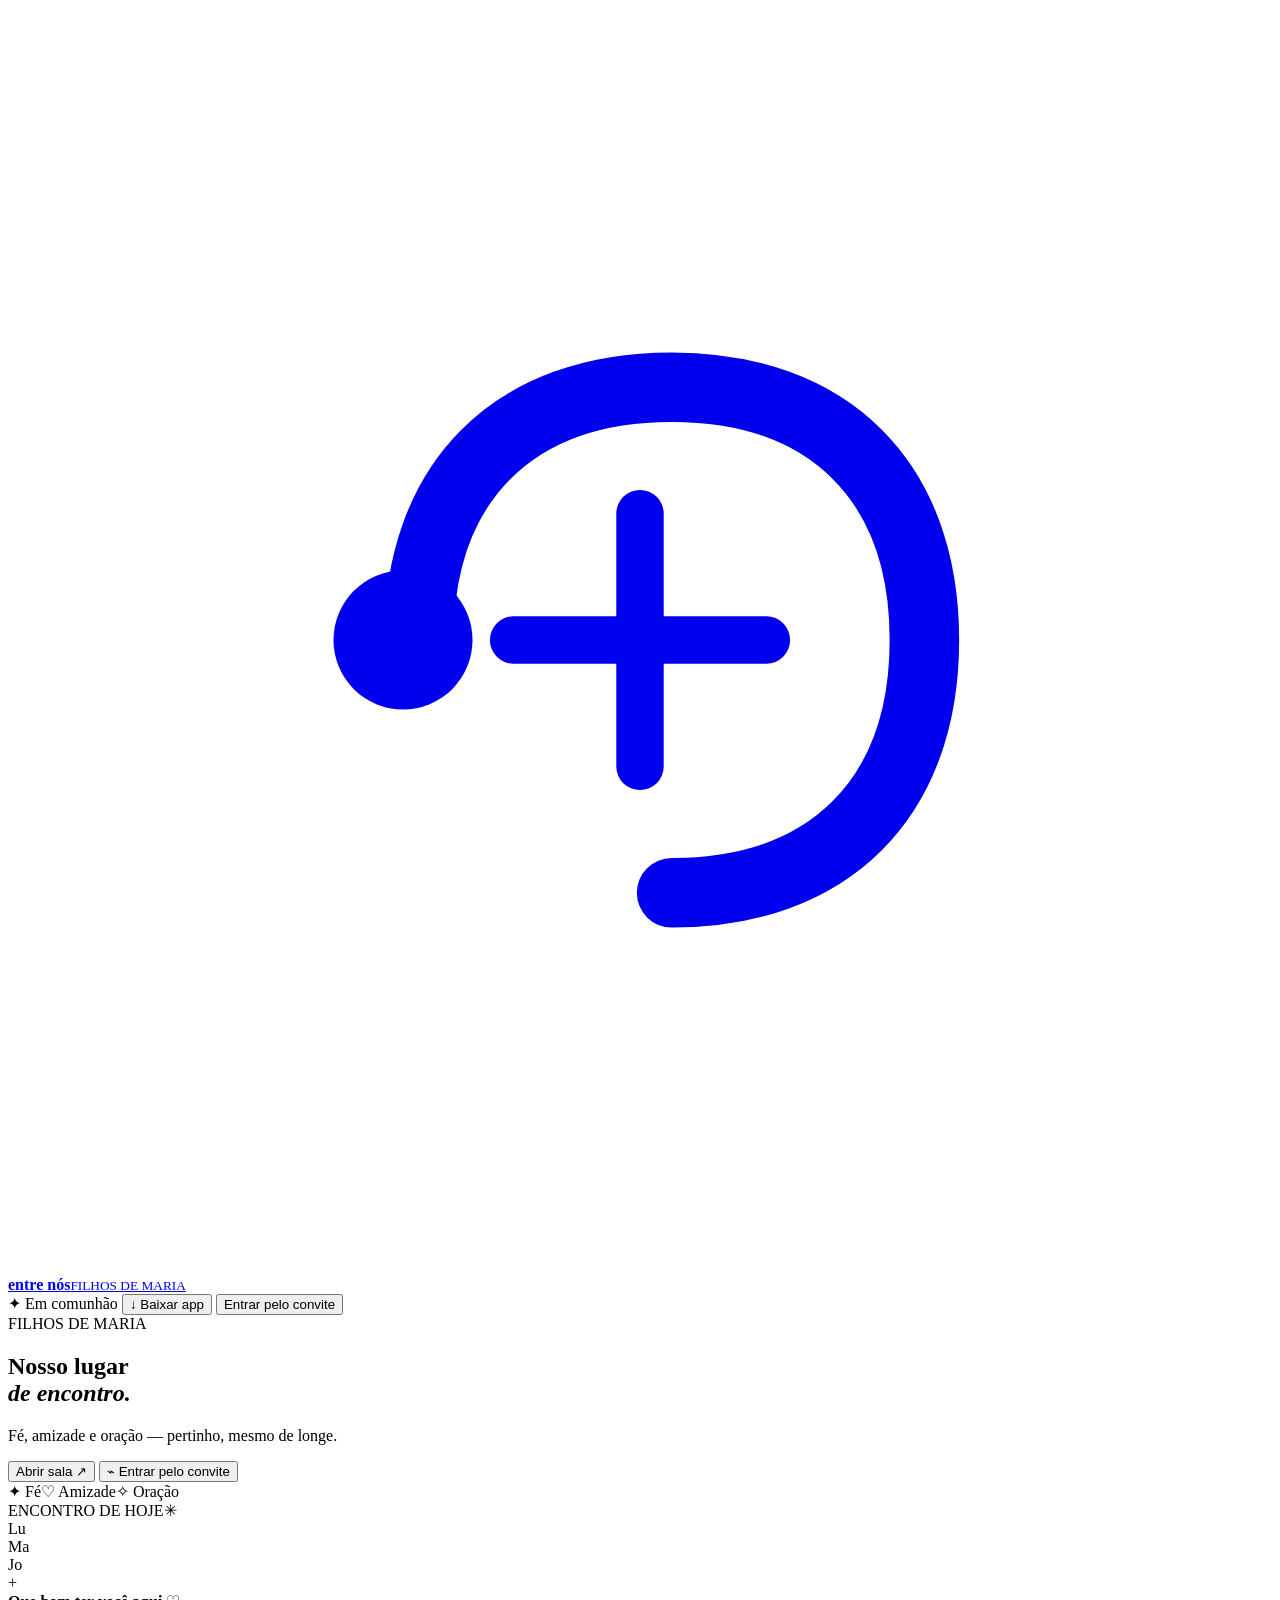
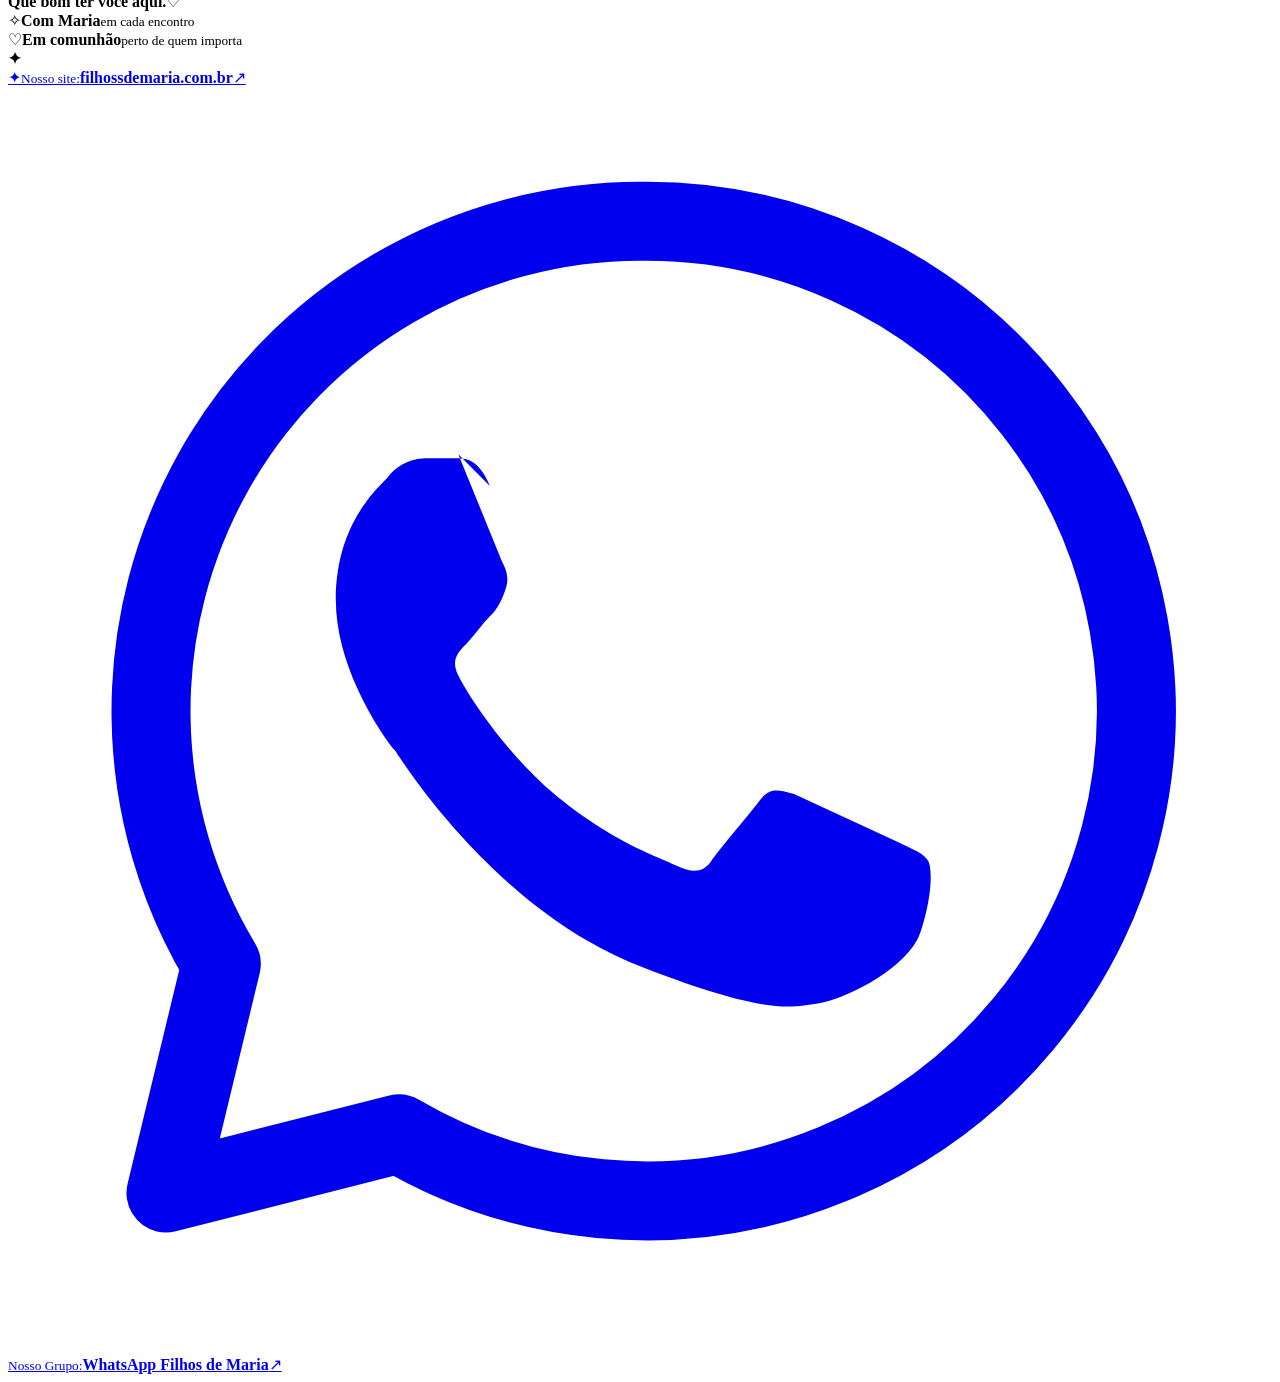
==== commit 3f8a6f4f: "Add files via upload" ====
--- a/index.html
+++ b/index.html
@@ -1,1165 +1,258 @@
-<!DOCTYPE html>
-<html lang="pt-BR">
-<head>
-<meta charset="utf-8">
-<meta name="viewport" content="width=device-width, initial-scale=1">
-<meta name="theme-color" content="#5ab4f0">
-<link rel="manifest" href="manifest.json">
-<link rel="apple-touch-icon" href="icon-180.png">
-<script>(function(){try{var d=document.documentElement,t=localStorage.getItem('fm-t'),z=parseFloat(localStorage.getItem('fm-z')),validos=['claro','escuro','azul','roxo','rosa'];if(validos.indexOf(t)<0){t='claro';localStorage.setItem('fm-t',t)}d.dataset.tema=t;if(!isFinite(z)||z<.8||z>1.5)z=1;d.style.fontSize=(z*100)+'%';['fm-l','fm-x','fm-fundo','fm-custom-bg','fm-custom-text','fm-custom-bead'].forEach(function(k){localStorage.removeItem(k)});delete d.dataset.letra;delete d.dataset.texto;delete d.dataset.fundo;var hj=new Date().toDateString();if(localStorage.getItem('fm-i')===hj)d.dataset.intro='off';else localStorage.setItem('fm-i',hj)}catch(e){}})()</script>
-<title>Filhos de Maria | Mistérios do Santo Rosário</title>
-<meta name="description" content="Roteiro para rezar o Santo Rosário com contemplação dos mistérios Gozosos, Luminosos, Dolorosos e Gloriosos.">
-<link rel="canonical" href="https://filhossdemaria.com.br">
-<meta property="og:url" content="https://filhossdemaria.com.br">
-<meta property="og:title" content="Filhos de Maria | Mistérios do Santo Rosário">
-<meta property="og:type" content="website">
-<meta property="og:site_name" content="Filhos de Maria">
-<meta property="og:locale" content="pt_BR">
-<meta property="og:description" content="Roteiro para rezar o Santo Rosário, com a contemplação dos mistérios Gozosos, Luminosos, Dolorosos e Gloriosos.">
-<meta property="og:image" content="https://filhossdemaria.com.br/og.jpg">
-<meta property="og:image:width" content="1200">
-<meta property="og:image:height" content="630">
-<meta name="twitter:card" content="summary_large_image">
-<meta property="og:image:secure_url" content="https://filhossdemaria.com.br/og.jpg">
-<meta property="og:image:type" content="image/jpeg">
-<meta property="og:image:alt" content="Filhos de Maria: Nossa Senhora com o Menino Jesus nos braços, entre flores azuis">
-<meta name="twitter:title" content="Filhos de Maria | Mistérios do Santo Rosário">
-<meta name="twitter:description" content="Roteiro para rezar o Santo Rosário, com a contemplação dos mistérios Gozosos, Luminosos, Dolorosos e Gloriosos.">
-<meta name="twitter:image" content="https://filhossdemaria.com.br/og.jpg">
-<link rel="icon" type="image/png" href="[data-uri]">
-<link rel="preconnect" href="https://fonts.googleapis.com">
-<link rel="preconnect" href="https://fonts.gstatic.com" crossorigin>
-<link href="https://fonts.googleapis.com/css2?family=Dancing+Script:wght@500;600&display=swap" rel="stylesheet">
-<style>
-@font-face{font-family:"Outfit";font-style:normal;font-weight:300 400;font-display:swap;src:url([data-uri]) format("woff")}
-@font-face{font-family:"Outfit";font-style:normal;font-weight:700;font-display:swap;src:url([data-uri]) format("woff")}
-:root{--halo:rgba(74,112,145,.12);--bd:rgba(88,112,132,.28);--acc:#263949;--lnk:#315e7c;--barra:rgba(255,255,255,.94);color-scheme:light;--bg:#fff;--bg2:#f4f7f9;--ink:#17212b;--soft:#46545e;--line:#b7c4cc;--glow:#668ca8;--panel:rgba(255,255,255,.86);
---cursive:"Dancing Script","Segoe Script","Brush Script MT",cursive;--sans:"Outfit","Segoe UI",Helvetica,Arial,sans-serif}
-:root[data-tema=escuro]{--halo:rgba(106,145,190,.14);--bd:rgba(146,168,194,.3);--acc:#f1f4f8;--lnk:#b9d7f4;--barra:rgba(18,25,36,.96);color-scheme:dark;--bg:#121923;--bg2:#1a2533;--ink:#f4f6f8;--soft:#c3ccd6;--line:#465467;--glow:#91b6dc;--panel:rgba(29,40,55,.94)}
-:root[data-tema=azul]{--halo:rgba(81,155,197,.16);--bd:rgba(88,145,176,.35);--acc:#194d69;--lnk:#1c5d82;--barra:rgba(232,245,252,.96);--bg:#eaf5fd;--bg2:#d6eaf5;--ink:#142936;--soft:#385160;--line:#a4c5d7;--glow:#4f9abb;--panel:rgba(255,255,255,.76)}
-:root[data-tema=roxo]{--halo:rgba(143,111,180,.15);--bd:rgba(132,109,164,.32);--acc:#4c3a68;--lnk:#634991;--barra:rgba(245,240,251,.96);--bg:#f4effa;--bg2:#e9def4;--ink:#2b2335;--soft:#574c64;--line:#c1add7;--glow:#9273b6;--panel:rgba(255,255,255,.78)}
-:root[data-tema=rosa]{--halo:rgba(199,111,137,.14);--bd:rgba(177,117,137,.32);--acc:#6d3d4d;--lnk:#88465d;--barra:rgba(255,242,246,.96);--bg:#fff1f4;--bg2:#f9e1e8;--ink:#35252b;--soft:#624a52;--line:#d9b2bd;--glow:#c6758d;--panel:rgba(255,255,255,.8)}
-*{box-sizing:border-box;margin:0}
-html{background:var(--bg);font-size:100%}
-body{font-family:var(--sans);font-weight:300;font-size:1.05rem;line-height:1.75;color:var(--ink);min-height:100vh;padding:0 1.25rem 6rem;
-background:radial-gradient(900px 420px at 50% -80px,var(--halo),transparent 70%),
-linear-gradient(180deg,var(--bg),var(--bg2));background-attachment:fixed}
-main,header,footer{max-width:760px;margin:0 auto}
-header{text-align:center;padding:4.5rem 0 2.5rem}
-.nome{display:block;width:min(100%,600px);height:auto;margin:0 auto;overflow:visible}
-header h1{line-height:0}
-.nome text{font-family:var(--cursive);font-weight:600;font-size:90px;text-anchor:middle}
-.nome .f{fill:var(--ink);fill-opacity:0;stroke:#3aa6f2;stroke-width:1.3;stroke-dasharray:700;stroke-dashoffset:700;animation:cic 10s ease-in-out .4s infinite}
-.nome .l{fill:none;stroke:#1b8fe0;stroke-width:1.8;stroke-dasharray:36 520;opacity:0;filter:drop-shadow(0 0 4px #5ab4f0);animation:cor 5s linear .4s infinite,vis 10s linear .4s infinite}
-@keyframes cic{0%{stroke-dashoffset:700;fill-opacity:0;stroke-opacity:1}35%{stroke-dashoffset:0;fill-opacity:0;stroke-opacity:1}48%{stroke-dashoffset:0;fill-opacity:1;stroke-opacity:1}85%{stroke-dashoffset:0;fill-opacity:1;stroke-opacity:1}100%{stroke-dashoffset:0;fill-opacity:0;stroke-opacity:0}}
-@keyframes cor{from{stroke-dashoffset:0}to{stroke-dashoffset:-556}}
-@keyframes vis{0%,48%{opacity:0}55%,82%{opacity:1}88%,100%{opacity:0}}
-header p{color:var(--soft);max-width:34rem;margin:.9rem auto 0}
-.ic{display:block;width:46px;height:46px;margin:0 auto .5rem;fill:none;stroke:var(--glow);stroke-width:1.5;stroke-linecap:round;stroke-linejoin:round;filter:drop-shadow(0 0 5px rgba(90,180,240,.55))}
-.logo{display:block;width:clamp(150px,46vw,210px);height:auto;margin:0 auto 1.2rem;border-radius:50%;box-shadow:0 0 0 1px rgba(143,196,232,.7),0 10px 40px rgba(90,180,240,.45)}
-header::after,footer::before{content:"";display:block;width:220px;height:1px;background:linear-gradient(90deg,transparent,var(--glow),transparent);box-shadow:0 0 8px var(--glow)}
-header::after{margin:1.8rem auto 0}
-footer::before{margin:0 auto 1.2rem}
-section::before,section::after{content:"";position:absolute;width:18px;height:18px;border:0 solid var(--glow)}
-section::before{top:8px;left:8px;border-top-width:1px;border-left-width:1px}
-section::after{bottom:8px;right:8px;border-bottom-width:1px;border-right-width:1px}
-.guia{text-align:center;color:var(--soft);font-size:.98rem;margin-bottom:2.5rem}
-section{background:var(--panel);backdrop-filter:blur(8px);-webkit-backdrop-filter:blur(8px);border:1px solid var(--bd);border-top:2px solid var(--glow);position:relative;border-radius:6px;box-shadow:0 0 40px color-mix(in srgb,var(--glow) 16%,transparent);padding:2.2rem 1.6rem 1rem;margin-bottom:2.6rem}
-section>h2{font-family:var(--cursive);font-weight:600;font-size:clamp(2.2rem,7vw,3rem);text-align:center;line-height:1.2}
-section>.dias{text-align:center;color:var(--soft);font-size:.95rem;margin-bottom:1.2rem}
-article{--b:2.4rem;position:relative;display:grid;grid-template-columns:calc(var(--b) + .9rem) 1fr;padding:1.1rem 0}
-article::before{content:"";position:absolute;left:calc(var(--b)/2);top:0;bottom:0;width:1px;background:linear-gradient(var(--line),color-mix(in srgb,var(--line) 35%,transparent))}
-article>b{z-index:1;align-self:start;width:var(--b);height:var(--b);display:grid;place-items:center;margin-top:.1rem;border:1.5px solid var(--glow);border-radius:50%;background:var(--bg);box-shadow:0 0 10px color-mix(in srgb,var(--glow) 45%,transparent);font-family:var(--cursive);font-weight:600;font-size:1.2rem;line-height:1;color:var(--ink)}
-article h3{font-family:var(--cursive);font-weight:600;font-size:1.7rem;line-height:1.25}
-article small{display:block;color:var(--soft);font-size:.9rem;margin-bottom:.5rem}
-article p{font-size:1rem}
-article small.sub{font-family:var(--cursive);font-weight:500;font-size:1.25rem;color:var(--acc);margin:.2rem 0 0}
-article i{font-family:var(--cursive);font-weight:500;font-style:normal;font-size:1.2rem;color:var(--acc)}
-footer{text-align:center;color:var(--soft);font-size:.9rem;padding-top:1rem}
-footer span{font-family:var(--cursive);font-weight:600;font-size:1.5rem;display:block;color:var(--ink)}
-@media(max-width:480px){section{padding:1.8rem 1rem .6rem}article{--b:2.1rem}article>b{font-size:1.05rem}}
-[hidden]{display:none}
-.dica{margin-bottom:1rem}
-.abas{display:grid;grid-template-columns:repeat(4,1fr);gap:.4rem;margin-bottom:1.4rem}
-.abas button{position:relative;font:inherit;background:none;border:0;border-bottom:2px solid color-mix(in srgb,var(--line) 55%,transparent);padding:.5rem .3rem .6rem;color:var(--soft);cursor:pointer;text-align:center;line-height:1.2;transition:color .2s,border-color .2s,box-shadow .2s}
-.abas button span{display:block;font-family:var(--cursive);font-weight:600;font-size:1.5rem}
-.abas button small{display:block;font-size:.8rem}
-.abas .ic{width:28px;height:28px;margin:0 auto .1rem;filter:none;opacity:.7}
-.abas button:hover{color:var(--ink)}
-.abas button[aria-selected=true]{color:var(--ink);border-bottom-color:var(--glow);box-shadow:0 8px 14px -10px var(--glow)}
-.abas button[aria-selected=true] .ic{opacity:1;filter:drop-shadow(0 0 5px rgba(90,180,240,.55))}
-.abas button:focus-visible{outline:2px solid var(--glow);outline-offset:2px}
-.abas button[data-hoje]::after{content:"hoje";position:absolute;top:.1rem;right:.3rem;font-size:.72rem;color:var(--glow)}
-article small a{display:inline-block;padding:.1rem 0;color:var(--lnk);text-decoration:underline dotted;text-underline-offset:3px;transition:color .2s}
-article small a::after{content:" \2197";font-size:.85em}
-article small a:hover{color:var(--ink);text-decoration-style:solid}
-article small a:focus-visible{outline:2px solid var(--glow);outline-offset:2px;border-radius:2px}
-@keyframes f{from{opacity:0}to{opacity:1}}
-section[role=tabpanel]{animation:f .35s ease}
-@media(max-width:560px){.abas{grid-template-columns:repeat(2,1fr)}}
-@media(prefers-reduced-motion:reduce){section[role=tabpanel]{animation:none}}
-
-#gozosos,#t-gozosos{--glow:#d9ad4f}
-#luminosos,#t-luminosos{--glow:#f0c030}
-#dolorosos,#t-dolorosos{--glow:#9a85cf}
-#gloriosos,#t-gloriosos{--glow:#a8bdd4}
-.hoje{text-align:center;margin:-.6rem 0 1.4rem}
-.hoje a{font-family:var(--cursive);font-weight:600;font-size:1.55rem;line-height:1.4;color:var(--ink);text-decoration:none;border-bottom:1px solid var(--glow);box-shadow:0 8px 14px -10px var(--glow)}
-.hoje a::after{content:" \2193"}
-.hoje a:empty{display:none}
-.abas{scroll-margin-top:1rem}
-.cta{display:flex;flex-wrap:wrap;align-items:center;gap:.5rem .35rem;margin-top:.9rem;padding:.6rem .8rem;background:none;border:1px dashed var(--line);border-radius:1rem;color:var(--soft);font:inherit;font-size:.85rem;line-height:1.4;text-align:left;cursor:pointer}
-.cta span{width:1rem;height:1rem;border-radius:50%;border:1.5px solid var(--glow);transition:background .2s,box-shadow .2s}
-.cta span.on{background:var(--glow);box-shadow:0 0 8px var(--glow)}
-.cta em{font-style:normal;flex-basis:100%}
-.cta:focus-visible,.barra button:focus-visible{outline:2px solid var(--glow);outline-offset:2px}
-.barra{position:fixed;left:50%;bottom:max(.8rem,env(safe-area-inset-bottom));transform:translateX(-50%);z-index:25;display:flex;gap:.25rem;padding:.3rem;border-radius:999px;background:var(--barra);backdrop-filter:blur(10px);-webkit-backdrop-filter:blur(10px);border:1px solid var(--bd);box-shadow:0 0 24px color-mix(in srgb,var(--glow) 32%,transparent);transition:transform .3s ease}
-.barra.off{transform:translate(-50%,calc(100% + 1.5rem))}
-.barra button{width:2.7rem;height:2.7rem;display:grid;place-items:center;border:0;border-radius:50%;background:none;color:var(--ink);font-family:var(--cursive);font-weight:600;font-size:1.3rem;line-height:1;cursor:pointer}
-.barra button[hidden]{display:none}
-.barra button[aria-pressed=true]{background:color-mix(in srgb,var(--glow) 24%,transparent);box-shadow:0 0 10px color-mix(in srgb,var(--glow) 50%,transparent)}
-.barra svg{width:22px;height:22px;fill:none;stroke:currentColor;stroke-width:1.6;stroke-linecap:round;stroke-linejoin:round}
-.painel-aparencia{position:fixed;left:50%;bottom:calc(4.6rem + env(safe-area-inset-bottom));transform:translateX(-50%);z-index:24;width:min(92vw,360px);max-height:min(72vh,560px);overflow:auto;padding:.9rem 1rem;background:var(--bg);color:var(--ink);border:1px solid var(--bd);border-radius:1rem;box-shadow:0 12px 36px rgba(0,0,0,.2)}
-.painel-aparencia[hidden]{display:none}.apar-cab{display:flex;align-items:center;justify-content:space-between;gap:.6rem;margin-bottom:.7rem}.apar-cab strong{font-family:var(--cursive);font-size:1.2rem}.apar-cab button{width:2rem;height:2rem;border:1px solid var(--bd);border-radius:50%;background:none;color:var(--ink);font-size:1.1rem;cursor:pointer}
-.apar-bloco{padding:.55rem 0;border-top:1px solid var(--bd)}.apar-titulo{display:block;margin-bottom:.35rem;font-size:.88rem;font-weight:600;color:var(--soft)}.apar-fonte{display:flex;align-items:center;gap:.5rem}.apar-fonte button{min-width:2.7rem;height:2.4rem;border:1px solid var(--bd);border-radius:.65rem;background:var(--panel);color:var(--ink);font:600 1rem var(--sans);cursor:pointer}.apar-fonte button:disabled{opacity:.45;cursor:default}.apar-fonte output{min-width:3.5rem;text-align:center;font-size:.88rem;font-variant-numeric:tabular-nums}
-.temas-opcoes{display:grid;grid-template-columns:repeat(2,minmax(0,1fr));gap:.4rem}.tema-opcao{display:flex;align-items:center;gap:.45rem;min-height:2.45rem;padding:.35rem .5rem;border:1px solid var(--bd);border-radius:.65rem;background:var(--panel);color:var(--ink);font:inherit;font-size:.82rem;text-align:left;cursor:pointer}.tema-opcao[aria-pressed=true]{border-color:var(--glow);box-shadow:0 0 0 1px var(--glow)}.tema-opcao:focus-visible,.apar-cab button:focus-visible,.apar-fonte button:focus-visible{outline:2px solid var(--glow);outline-offset:2px}.tema-amostra{width:1.15rem;height:1.15rem;flex:0 0 1.15rem;border:1px solid rgba(80,90,100,.28);border-radius:50%}.tema-amostra.claro{background:#fff}.tema-amostra.escuro{background:#182230}.tema-amostra.azul{background:#dceefa}.tema-amostra.roxo{background:#eadff5}.tema-amostra.rosa{background:#f9e0e7}
-.hoje{margin-bottom:.8rem}
-.acoes{display:flex;justify-content:center;flex-wrap:wrap;gap:.4rem 1.6rem;margin:0 0 1.6rem;font-size:.95rem}
-.acoes a{padding:.15rem 0;color:var(--lnk);text-decoration:underline dotted;text-underline-offset:3px}
-textarea#int{width:100%;margin-top:.3rem;padding:.6rem .8rem;background:none;color:var(--ink);border:1px dashed var(--line);border-radius:.8rem;font:inherit;font-size:.95rem;line-height:1.5;resize:vertical}
-textarea#int::placeholder{color:var(--soft)}
-.ouvir{display:inline-flex;align-items:center;gap:.4rem;margin:.7rem .6rem 0 0;padding:.35rem .8rem;background:none;border:1px solid var(--line);border-radius:999px;color:var(--soft);font:inherit;font-size:.85rem;cursor:pointer}
-.ouvir svg{width:16px;height:16px;fill:none;stroke:currentColor;stroke-width:1.6;stroke-linecap:round;stroke-linejoin:round}
-.ouvir[aria-pressed=true]{color:var(--ink);border-color:var(--glow);box-shadow:0 0 10px color-mix(in srgb,var(--glow) 40%,transparent)}
-.ouvir:focus-visible{outline:2px solid var(--glow);outline-offset:2px}
-details{border-top:1px solid var(--bd);padding:.8rem 0}
-details>summary{cursor:pointer;list-style:none;font-family:var(--cursive);font-weight:600;font-size:1.6rem;line-height:1.3}
-details>summary::-webkit-details-marker{display:none}
-details>summary::after{content:" +";color:var(--glow)}
-details[open]>summary::after{content:" \2212"}
-details p{margin-top:.6rem;font-size:1rem}
-.lad{line-height:1.9}
-.lem{display:flex;flex-wrap:wrap;justify-content:center;align-items:center;gap:.6rem 1rem;padding-bottom:1.2rem}
-.lem label{color:var(--soft)}
-.lem input{font:inherit;padding:.4rem .6rem;background:none;color:var(--ink);border:1px solid var(--line);border-radius:.6rem}
-.lem a{padding:.45rem 1rem;border:1px solid var(--glow);border-radius:999px;color:var(--ink);text-decoration:none}
-.barra{gap:2px}
-.barra button{width:44px;height:44px;font-size:20px}
-.mariana{text-align:center;margin:-.2rem 0 .8rem;color:var(--soft);font-size:.95rem}
-.mariana:empty{display:none}
-.continuar{text-align:center;margin:0 0 .8rem;font-size:.95rem}
-.continuar a{color:var(--lnk);text-decoration:underline dotted;text-underline-offset:3px}
-.termo{border-bottom:1px dotted var(--glow);cursor:help}
-.termo:focus-visible{outline:2px solid var(--glow);outline-offset:2px;border-radius:2px}
-#bolha{position:absolute;z-index:9;max-width:min(17rem,calc(100vw - 24px));padding:.55rem .8rem;background:var(--bg);color:var(--ink);border:1px solid var(--glow);border-radius:.7rem;font-size:.9rem;font-weight:400;line-height:1.5;box-shadow:0 6px 24px color-mix(in srgb,var(--glow) 35%,transparent)}
-#bolha[hidden]{display:none}
-.hl{animation:hl 2.4s ease}
-@keyframes hl{0%,60%{box-shadow:0 0 0 2px var(--glow),0 0 24px var(--glow)}100%{box-shadow:none}}
-details b{font-weight:400;color:var(--ink)}
-.sr{position:absolute;width:1px;height:1px;overflow:hidden;clip:rect(0 0 0 0);white-space:nowrap}
-.grupo{display:inline-flex;flex-direction:column;align-items:center;gap:.4rem;margin-bottom:1.4rem;color:var(--ink);text-decoration:none;font-size:.95rem}
-.grupo svg{width:52px;height:52px;fill:none;stroke:#25b866;stroke-width:1.5;stroke-linecap:round;stroke-linejoin:round;filter:drop-shadow(0 0 6px rgba(37,184,102,.45));transition:transform .2s}
-footer .grupo span{font-family:var(--sans);font-weight:400;font-size:.95rem;display:inline;color:var(--ink)}
-.grupo:hover svg{transform:scale(1.07)}
-.grupo:focus-visible{outline:2px solid var(--glow);outline-offset:4px;border-radius:.5rem}
-
-
-
-
-
-
-:root[data-contas] .cta span{border-color:transparent;background:var(--conta);opacity:.38}
-:root[data-contas] .cta span.on{opacity:1;box-shadow:0 1px 5px rgba(0,0,0,.28)}
-#intro{position:fixed;inset:0;z-index:50;display:flex;flex-direction:column;align-items:center;justify-content:center;gap:.6rem;text-align:center;background:radial-gradient(900px 420px at 50% 20%,var(--halo),transparent 70%),linear-gradient(180deg,var(--bg),var(--bg2));animation:introSai .6s ease 2.1s forwards}
-#intro img{width:150px;height:150px;border-radius:50%;box-shadow:0 10px 40px rgba(90,180,240,.45);animation:introIn 1s ease both}
-#intro .in1{font-family:var(--cursive);font-weight:600;font-size:2.4rem;line-height:1.2;animation:introIn 1s ease .3s both}
-#intro .in2{color:var(--soft);font-size:.95rem;animation:introIn 1s ease .6s both}
-#intro .in3{display:block;width:min(60vw,220px);height:2px;margin-top:.4rem;background:linear-gradient(90deg,transparent,var(--glow),transparent);transform-origin:left;box-shadow:0 0 8px var(--glow);animation:carrega 2s ease both}
-@keyframes introIn{from{opacity:0;transform:translateY(8px)}to{opacity:1;transform:none}}
-@keyframes carrega{from{transform:scaleX(0)}to{transform:scaleX(1)}}
-@keyframes introSai{to{opacity:0;visibility:hidden}}
-#intro.fim{animation:none;opacity:0;visibility:hidden;transition:opacity .4s,visibility 0s .4s}
-[data-intro=off] #intro{display:none}
-.hb{position:fixed;top:max(10px,env(safe-area-inset-top));left:10px;z-index:6;width:44px;height:44px;display:grid;place-items:center;border:1px solid var(--bd);border-radius:50%;background:var(--barra);color:var(--ink);cursor:pointer;backdrop-filter:blur(10px);-webkit-backdrop-filter:blur(10px)}
-.hb svg{width:22px;height:22px;fill:none;stroke:currentColor;stroke-width:1.8;stroke-linecap:round}
-.hb:focus-visible,#menu button:focus-visible{outline:2px solid var(--glow);outline-offset:2px}
-#fundo{position:fixed;inset:0;z-index:29;background:rgba(5,20,40,.45)}
-#menu{position:fixed;top:0;bottom:0;left:0;z-index:30;width:min(88vw,380px);overflow:auto;padding:1rem 1.2rem 2rem;background:var(--bg);border-right:1px solid var(--glow);box-shadow:0 0 40px color-mix(in srgb,var(--glow) 35%,transparent);outline:none;animation:desliza .25s ease}
-@keyframes desliza{from{transform:translateX(-100%)}to{transform:none}}
-#menu[hidden],#fundo[hidden]{display:none}
-.mh{display:flex;align-items:center;justify-content:space-between}
-.mh h2{font-family:var(--cursive);font-weight:600;font-size:2rem}
-.mh button{width:2.6rem;height:2.6rem;border:1px solid var(--bd);border-radius:50%;background:none;color:var(--ink);font-size:1.5rem;line-height:1;cursor:pointer}
-#menu h3{font-family:var(--cursive);font-weight:600;font-size:1.6rem;margin:1.2rem 0 .3rem}
-.nota{color:var(--soft);font-size:.85rem;line-height:1.5}
-.nota a{color:var(--lnk)}
-#nov{list-style:none;padding:0}
-#nov li{padding:.7rem 0;border-top:1px solid var(--bd)}
-#nov b{font-weight:400;color:var(--ink)}
-#nov em{font-style:normal;margin-left:.5rem;padding:.05rem .5rem;border:1px solid var(--glow);border-radius:999px;font-size:.75rem;color:var(--ink)}
-#nov .dt{color:var(--soft);font-size:.85rem}
-#nov a{color:var(--lnk);font-size:.9rem}
-#menu details p{font-size:.95rem}
-.chip{display:inline-block;padding:.35rem .75rem;margin:.2rem .25rem .2rem 0;background:none;border:1px solid var(--line);border-radius:999px;color:var(--ink);font:inherit;font-size:.85rem;cursor:pointer}
-.chip[aria-pressed=true]{border-color:var(--glow);background:color-mix(in srgb,var(--glow) 18%,transparent)}
-.chip:disabled{opacity:.45;cursor:default}
-.conta{display:flex;align-items:center;gap:.6rem;padding:.3rem 0}
-.conta .nm{flex:1}
-.amostra i{display:inline-block;width:14px;height:14px;margin-right:3px;border-radius:50%;border:1.5px solid var(--glow)}
-.pts b{font-weight:400;font-size:1.2rem}
-#aviso{position:fixed;left:50%;top:max(14px,env(safe-area-inset-top));transform:translateX(-50%);z-index:40;padding:.4rem 1rem;background:var(--bg);color:var(--ink);border:1px solid var(--glow);border-radius:999px;font-size:.9rem;box-shadow:0 0 18px color-mix(in srgb,var(--glow) 40%,transparent);opacity:0;pointer-events:none;transition:opacity .3s}
-#aviso.on{opacity:1}
-
-
-
-
-
-
-
-
-
-
-
-
-:root[data-forma] .cta span{border:0;background:var(--conta,var(--glow));opacity:.38;border-radius:0}
-:root[data-forma] .cta span.on{opacity:1}
-:root[data-forma=arredondada] .cta span{border-radius:30%}
-:root[data-forma]:not([data-forma=arredondada]) .cta span{clip-path:var(--forma)}
-:root[data-forma]:not([data-forma=arredondada]) .cta span.on{box-shadow:none}
-.cores{display:grid;grid-template-columns:1fr 1fr;gap:.4rem}
-.cor{display:flex;flex-direction:column;align-items:flex-start;gap:.2rem;padding:.4rem .5rem;border:1px solid var(--bd);border-radius:.6rem}
-.cor .chip{margin:0}
-article small.mini{font-family:var(--cursive);font-weight:500;font-size:1.05rem;line-height:1.4;color:var(--acc);margin:.15rem 0 0}
-article small.mini:last-of-type{margin-bottom:.6rem}
-.rec{border-top:0;padding:0}
-.rec>summary{text-align:center;font-size:1.3rem;padding:.4rem 0 1rem}
-.nome{width:min(100%,380px)}
-article>div{position:relative}
-article h3{padding-right:2.4rem}
-article .ouvir{position:absolute;top:.15rem;right:0;margin:0;padding:.35rem;border-radius:50%}
-article .ouvir span{position:absolute;width:1px;height:1px;overflow:hidden;clip:rect(0 0 0 0)}
-.abas .ic{opacity:.85;stroke-width:1.8}
-#gloriosos,#t-gloriosos{--glow:#8aa4c4}
-.lk{font-size:.95rem;line-height:1.7;border-top:1px solid var(--bd);padding:.7rem 0}
-.lk a{color:var(--lnk)}
-details.ex{border-top:1px solid var(--bd)}
-#menu .ex details{padding:.4rem 0}
-#menu .ex details>summary{font-size:1.2rem}
-.ex .rot{display:block;margin:.8rem 0 .1rem;color:var(--soft);font-size:.85rem}
-.q{display:flex;gap:.5rem;align-items:flex-start;padding:.3rem 0;font-size:.92rem;line-height:1.45;cursor:pointer}
-.q input{flex:none;width:1.1rem;height:1.1rem;margin-top:.2rem;accent-color:var(--glow)}
-textarea#pec{width:100%;margin-top:.3rem;padding:.6rem .8rem;background:none;color:var(--ink);border:1px dashed var(--line);border-radius:.8rem;font:inherit;font-size:.95rem;line-height:1.5;resize:vertical}
-.exb{display:flex;flex-wrap:wrap;gap:.2rem;margin:.6rem 0 1rem}
-.atalhos{margin:.6rem 0 .2rem}
-.mais{position:fixed;z-index:35;padding:.05rem .5rem;border:1px solid var(--glow);border-radius:999px;background:var(--bg);color:var(--ink);font-family:var(--sans);font-size:.8rem;pointer-events:none;animation:sobe 1s ease forwards}
-@keyframes sobe{0%{opacity:0;transform:translateY(6px)}20%{opacity:1}100%{opacity:0;transform:translateY(-24px)}}
-.tempo{text-align:center;margin:-.2rem 0 .8rem;color:var(--soft);font-size:.95rem}
-.tempo i{display:inline-block;width:.6rem;height:.6rem;margin-right:.4rem;border-radius:50%}
-#intro .nome{width:min(80vw,320px)}
-#intro .nome .f{animation:escIntro 2.2s ease-in-out .2s forwards}
-#intro .nome .l{display:none}
-@keyframes escIntro{0%{stroke-dashoffset:700;fill-opacity:0}65%{stroke-dashoffset:0;fill-opacity:0}100%{stroke-dashoffset:0;fill-opacity:1}}
-.ctf{display:flex;flex-wrap:wrap;gap:.4rem;margin:.3rem 0}
-.ctf input{flex:1 1 8rem;min-width:0;padding:.45rem .7rem;background:none;color:var(--ink);border:1px solid var(--line);border-radius:.6rem;font:inherit;font-size:.9rem}
-.senha{font-family:ui-monospace,Consolas,monospace;font-size:1.05rem;letter-spacing:.04em;padding:.5rem .7rem;margin:.3rem 0;border:1px dashed var(--glow);border-radius:.6rem;word-break:break-all;user-select:all}
-#ct-dentro p{margin-bottom:.3rem}
-textarea#bk{width:100%;margin-top:.3rem;padding:.6rem .8rem;background:none;color:var(--ink);border:1px dashed var(--line);border-radius:.8rem;font:inherit;font-size:.85rem;line-height:1.4;resize:vertical;word-break:break-all}
-footer details.priv{border:0;padding:.2rem 0;text-align:left}
-footer details.priv>summary{font-family:var(--sans);font-size:.9rem;font-weight:400;color:var(--soft);text-align:center}
-footer details.priv p{font-size:.82rem;color:var(--soft);line-height:1.5}
-@media print{#intro,.hb,#fundo,#menu,.barra,#aviso,.abas,.dica,.cta,.ouvir,.acoes,.continuar,.mariana,.hoje,.tempo,.logo,.ic,footer .grupo,.mais{display:none!important}
-html,body{background:#fff!important}
-body{padding:0!important;color:#000!important}
-*{color:#000!important;text-shadow:none!important}
-section{background:none!important;box-shadow:none!important;border:0!important;backdrop-filter:none!important;margin-bottom:1rem!important}
-section::before,section::after,article::before,header::after,footer::before{display:none!important}
-article>b{box-shadow:none!important;background:#fff!important;border-color:#000!important}}
-
-
-.menu-categorias{display:grid;grid-template-columns:1fr 1fr;gap:.55rem;margin:.8rem 0 1rem}.menu-categoria{padding:.65rem;border:1px solid var(--bd);border-radius:.75rem;background:var(--panel)}.menu-categoria strong{display:block;color:var(--acc);font-size:.82rem;letter-spacing:.04em;margin-bottom:.25rem}.menu-categoria .chip{display:block;width:100%;text-align:left;margin:.2rem 0}.menu-conta{padding:.65rem 0;border-bottom:1px solid var(--bd);margin-bottom:.75rem}#menu h3{scroll-margin-top:1rem}
-#nov-todas-box{margin:.7rem 0 1rem;border:1px solid var(--bd);border-radius:.7rem;padding:.55rem .7rem}#nov-todas-box>summary{font-weight:600;color:var(--acc);cursor:pointer}#nov-busca{width:100%;margin:.55rem 0;padding:.55rem .7rem;border:1px solid var(--line);border-radius:.6rem;background:var(--bg);color:var(--ink);font:inherit;font-size:.92rem}#nov-todas{list-style:none;padding:0;margin:0}#nov-todas li{padding:.45rem 0;border-bottom:1px solid var(--bd);line-height:1.45}#nov-todas li a{color:var(--lnk);font-weight:600}#nov-todas li small{display:block;color:var(--soft);font-size:.78rem}
-.vs-card{display:grid;gap:.3rem;padding:.75rem;margin:.55rem 0;border:1px solid var(--bd);border-radius:.75rem;background:var(--panel)}.vs-card a{justify-self:start}#menu .lk{display:none}
-
-
-
-
- 
-.cta span,:root[data-forma] .cta span{background:var(--cor-conta,var(--conta,var(--glow)))}.cta span.on,:root[data-forma] .cta span.on{background:var(--cor-conta,var(--conta,var(--glow)))}
-:root[data-modo=desktop] body{padding:0 1.6vw 5.5rem;background-image:none!important;background-attachment:initial}:root[data-modo=desktop] main{max-width:none;width:100%}:root[data-modo=desktop] main>section{width:100%;max-width:none;margin:0 auto 1rem;border-radius:0;background:var(--panel);box-shadow:none}:root[data-modo=desktop] main>section[role=tabpanel] article{max-width:1500px;margin-left:auto;margin-right:auto}:root[data-modo=desktop] header,:root[data-modo=desktop] footer{max-width:100%}:root[data-modo=desktop] header{padding-top:2rem}:root[data-modo=desktop] section::before,:root[data-modo=desktop] section::after{display:none}#barra #desk{font-size:1rem}
- .recursos-voz{max-width:760px;margin:0 auto 1.3rem}.recursos-voz>details{padding:.7rem .9rem;border:1px solid var(--bd);border-radius:.8rem;background:var(--panel);margin:.5rem 0}.recursos-voz summary{cursor:pointer;color:var(--acc);font-weight:600}#pergunta-resposta{font-size:.9rem;color:var(--soft);margin:.4rem 0}.explicacao-curta{border-top:1px solid var(--bd);margin-top:.6rem;padding:.35rem 0}.explicacao-curta>summary{cursor:pointer;color:var(--acc);font-size:.9rem}
-:root[data-foco="1"] body{background:var(--bg)!important;background-image:none!important;background-attachment:initial;padding-top:1rem}
-:root[data-foco="1"] header,:root[data-foco="1"] footer,:root[data-foco="1"] .acoes,:root[data-foco="1"] .hoje,:root[data-foco="1"] .guia,:root[data-foco="1"] .continuar,:root[data-foco="1"] .hb,:root[data-foco="1"] #menu,:root[data-foco="1"] #fundo{display:none!important}
-:root[data-foco="1"] main{max-width:920px}:root[data-foco="1"] main>section{box-shadow:none;backdrop-filter:none;-webkit-backdrop-filter:none;margin-bottom:.8rem}
-:root[data-foco="1"] #barra button:not(#foco):not(#tl){display:none!important}:root[data-foco="1"] #painel-aparencia{display:none!important}
-.foco-aviso{position:fixed;top:max(.7rem,env(safe-area-inset-top));left:50%;transform:translateX(-50%);z-index:60;width:min(92vw,34rem);padding:.65rem .85rem;border:1px solid var(--line);border-radius:.75rem;background:var(--bg);color:var(--ink);box-shadow:0 6px 24px rgba(0,0,0,.18);font-size:.86rem;line-height:1.4;text-align:center}
-#acesso{position:fixed;inset:0;z-index:1000;display:grid;place-items:center;padding:1rem;background:rgba(8,20,32,.72);backdrop-filter:blur(7px);-webkit-backdrop-filter:blur(7px)}#acesso[hidden]{display:none}.acesso-caixa{width:min(100%,34rem);max-height:min(90vh,54rem);overflow:auto;padding:1.4rem;border:1px solid var(--bd);border-top:3px solid var(--glow);border-radius:1rem;background:var(--bg);color:var(--ink);box-shadow:0 18px 70px rgba(0,0,0,.35)}.acesso-caixa h2,.acesso-caixa h3{text-align:center;margin:.2rem 0 .5rem}.acesso-caixa>p,.acesso-caixa #acesso-inicio>p{text-align:center;color:var(--soft)}.acesso-opcoes{display:grid;gap:.5rem;margin:1rem 0}.acesso-opcoes .chip{width:100%;padding:.65rem;text-align:center}#acesso-form{border-top:1px solid var(--bd);margin-top:.8rem;padding-top:.7rem}#acesso-form .ctf{margin:.6rem 0}#acesso-form [hidden]{display:none}#acesso-voltar{margin:.5rem 0}
-@media(max-width:520px){.menu-categorias{grid-template-columns:1fr 1fr}.acesso-caixa{padding:1rem}}@media(prefers-reduced-motion:reduce){#acesso{backdrop-filter:none}}
-
-
-.menu-grupo{margin:.65rem 0;border:1px solid var(--bd);border-radius:.8rem;background:var(--panel);overflow:hidden}.menu-grupo>summary{padding:.8rem .95rem;font-weight:700;letter-spacing:.06em;color:var(--acc);cursor:pointer;list-style:none}.menu-grupo>summary::-webkit-details-marker{display:none}.menu-grupo>summary::after{content:"＋";float:right}.menu-grupo[open]>summary::after{content:"−"}.menu-grupo[open]>:not(summary){margin-left:.8rem;margin-right:.8rem}.menu-grupo[open]>h3:first-of-type{margin-top:.55rem}.menu-grupo #nov-todas{margin-bottom:.55rem}.latim-oracao{margin:.3rem 0 .7rem;padding:.35rem .55rem;border-left:2px solid var(--glow);color:var(--soft);font-size:.88rem}.latim-oracao>summary{cursor:pointer;color:var(--acc);font-weight:600}.latim-oracao p{margin:.4rem 0}
-
-:root[data-contas] .cta span,:root[data-forma] .cta span,.cta span{opacity:.22!important}
-:root[data-contas] .cta span.on,:root[data-forma] .cta span.on,.cta span.on{opacity:1!important}
-/* Ajustes pedidos: menu compacto, contas apagadas e controles pequenos */
-#menu{font-size:.9rem}
-#menu .mh h2{font-size:1.45rem}
-#menu h3{font-size:1.18rem}
-#menu details>summary{font-size:1rem}
-#menu .menu-grupo>summary{font-size:.84rem;padding:.65rem .8rem;letter-spacing:.025em}
-#menu .nota,#menu .menu-grupo p,#menu details p{font-size:.84rem}
-.latim-oracao{font-size:.78rem;padding:.25rem .45rem;margin:.2rem 0 .55rem}
-.latim-oracao>summary{font-size:.68rem!important;font-family:var(--sans);font-weight:500;letter-spacing:0}
-.latim-oracao p{font-size:.86rem}
-.controles-conta{display:flex;align-items:center;gap:.16rem;margin-top:.85rem}
-.controles-conta .cta{flex:1;min-width:0;margin-top:0}
-.conta-seta{flex:0 0 1.15rem;width:1.15rem;height:1.35rem;padding:0;border:0;border-radius:50%;background:none;color:var(--soft);font-size:.8rem;line-height:1;cursor:pointer;opacity:.8}
-.conta-seta:hover{color:var(--acc);opacity:1}
-.conta-seta:focus-visible{outline:2px solid var(--glow);outline-offset:2px}
-.cta span{opacity:.25;background:var(--cor-conta,var(--conta,var(--glow)))}
-.cta span.on{opacity:1}
-.texturas{display:flex;flex-wrap:wrap;gap:.25rem}
-.textura-op{display:inline-flex;align-items:center;gap:.3rem}
-.textura-amostra{display:inline-block;width:.9rem;height:.9rem;border-radius:50%;background:var(--conta-base,var(--glow));border:1px solid var(--bd);vertical-align:middle}
-:root[data-textura=perolada] .cta span{background-color:var(--cor-conta,var(--conta-base,var(--glow)))!important;background-image:radial-gradient(circle at 30% 24%,rgba(255,255,255,.95),transparent 42%),radial-gradient(circle at 50% 50%,var(--cor-conta,var(--conta-base,var(--glow))),var(--cor-conta,var(--conta-base,var(--glow))))!important}
-:root[data-textura=listrada] .cta span{background-color:var(--cor-conta,var(--conta-base,var(--glow)))!important;background-image:repeating-linear-gradient(135deg,rgba(255,255,255,.62) 0 1px,transparent 1px 4px),radial-gradient(circle,var(--cor-conta,var(--conta-base,var(--glow))),var(--cor-conta,var(--conta-base,var(--glow))))!important}
-:root[data-textura=pontilhada] .cta span{background-color:var(--cor-conta,var(--conta-base,var(--glow)))!important;background-image:radial-gradient(rgba(255,255,255,.8) 1px,transparent 1.4px),radial-gradient(circle,var(--cor-conta,var(--conta-base,var(--glow))),var(--cor-conta,var(--conta-base,var(--glow))))!important;background-size:4px 4px,100% 100%!important}
-:root[data-textura=marmorizada] .cta span{background-color:var(--cor-conta,var(--conta-base,var(--glow)))!important;background-image:repeating-radial-gradient(ellipse at 35% 40%,transparent 0 2px,rgba(255,255,255,.52) 2.5px 3px,transparent 3.5px 6px),radial-gradient(circle,var(--cor-conta,var(--conta-base,var(--glow))),var(--cor-conta,var(--conta-base,var(--glow))))!important}
-:root[data-textura=brilhante] .cta span{background-color:var(--cor-conta,var(--conta-base,var(--glow)))!important;background-image:radial-gradient(circle at 25% 28%,#fff 0 1px,transparent 1.7px),radial-gradient(circle at 72% 62%,rgba(255,255,255,.9) 0 1px,transparent 1.7px),radial-gradient(circle,var(--cor-conta,var(--conta-base,var(--glow))),var(--cor-conta,var(--conta-base,var(--glow))))!important}
-:root[data-textura=trancada] .cta span{background-color:var(--cor-conta,var(--conta-base,var(--glow)))!important;background-image:repeating-linear-gradient(45deg,transparent 0 2px,rgba(255,255,255,.55) 2px 3px,transparent 3px 5px),repeating-linear-gradient(-45deg,transparent 0 2px,rgba(0,0,0,.18) 2px 3px,transparent 3px 5px),radial-gradient(circle,var(--cor-conta,var(--conta-base,var(--glow))),var(--cor-conta,var(--conta-base,var(--glow))))!important}
-.textura-perolada{background-image:radial-gradient(circle at 30% 24%,white,transparent 45%),radial-gradient(circle,var(--glow),var(--glow))}.textura-listrada{background-image:repeating-linear-gradient(135deg,white 0 1px,transparent 1px 4px),radial-gradient(circle,var(--glow),var(--glow))}.textura-pontilhada{background-image:radial-gradient(white 1px,transparent 1.4px),radial-gradient(circle,var(--glow),var(--glow));background-size:4px 4px,100% 100%}.textura-marmorizada{background-image:repeating-radial-gradient(ellipse,transparent 0 2px,white 2.5px 3px,transparent 3.5px 6px),radial-gradient(circle,var(--glow),var(--glow))}.textura-brilhante{background-image:radial-gradient(circle at 25% 28%,white 0 1px,transparent 1.7px),radial-gradient(circle at 72% 62%,white 0 1px,transparent 1.7px),radial-gradient(circle,var(--glow),var(--glow))}.textura-trancada{background-image:repeating-linear-gradient(45deg,transparent 0 2px,white 2px 3px,transparent 3px 5px),repeating-linear-gradient(-45deg,transparent 0 2px,#777 2px 3px,transparent 3px 5px),radial-gradient(circle,var(--glow),var(--glow))}
-</style>
-<style>
-/* Ajustes desta rodada: interação mais discreta, prévia ao vivo e quiz. */
-.cta span:not(.on){background:transparent!important;background-color:transparent!important;background-image:none!important;box-shadow:none!important;opacity:1!important;border:1px solid var(--line)!important}
-.cta span.on{opacity:1!important}
-.ouvir{position:static!important;top:auto!important;right:auto!important;margin:.65rem .5rem 0 0!important;padding:.4rem .75rem!important;border-radius:999px!important}
-.ouvir span{position:static!important;width:auto!important;height:auto!important;overflow:visible!important;clip:auto!important;white-space:nowrap}
-
-
-
-
-
-.menu-shop{margin-top:.7rem;border-top:1px solid var(--bd);padding-top:.5rem}.menu-shop>summary{font-weight:600;color:var(--acc);cursor:pointer}.menu-shop #loja{margin:.45rem 0}.device-icons{display:flex;align-items:center;justify-content:center;gap:2px}.device-icons svg{width:16px;height:16px;fill:none;stroke:currentColor;stroke-width:1.8;stroke-linecap:round;stroke-linejoin:round}
-#quiz-app[hidden]{display:none}#quiz-app{position:fixed;inset:0;z-index:50;overflow:auto;padding:1rem;background:var(--bg);color:var(--ink)}
-.quiz-wrap{width:min(100%,850px);margin:0 auto;padding:1rem;border:1px solid var(--bd);border-radius:1.1rem;background:var(--panel);box-shadow:0 10px 36px rgba(0,0,0,.12)}.quiz-head{display:flex;justify-content:space-between;align-items:center;gap:1rem}.quiz-head h2{margin:.2rem 0}.quiz-grid{display:grid;grid-template-columns:repeat(auto-fit,minmax(min(100%,310px),1fr));gap:.8rem}.quiz-card{padding:.9rem;border:1px solid var(--bd);border-radius:.8rem;background:var(--bg)}.quiz-card h3{margin:.2rem 0 .6rem}.quiz-actions{display:flex;gap:.5rem;flex-wrap:wrap;margin-top:.8rem}.quiz-option{display:flex;gap:.55rem;align-items:flex-start;padding:.6rem .5rem;border:1px solid var(--bd);border-radius:.55rem;margin:.4rem 0;cursor:pointer}.quiz-option:has(input:checked){border-color:var(--glow);background:var(--panel)}.quiz-option input{margin-top:.22rem}.quiz-muted{font-size:.88rem;color:var(--soft)}.quiz-answers{display:grid;gap:.2rem}.quiz-room-code{font-size:1.8rem;letter-spacing:.15em;font-weight:700}.quiz-score{font-size:1.15rem;font-weight:700}.quiz-lobby li{margin:.25rem 0}.quiz-progress{height:.45rem;border-radius:99px;background:var(--bd);overflow:hidden}.quiz-progress>span{display:block;height:100%;background:var(--glow);transition:width .2s}
-</style>
-</head>
-<body>
-<div id="intro" aria-hidden="true"><img alt="" width="150" height="150"><svg class="nome" viewBox="0 0 600 130" aria-hidden="true"><text class="f" x="300" y="92">Filhos de Maria</text></svg><p class="in2">Preparando o seu Rosário</p><span class="in3"></span></div>
-<svg width="0" height="0" style="position:absolute" aria-hidden="true"><defs>
-<symbol id="i-cruz" viewBox="0 0 48 48"><circle cx="24" cy="24" r="21"/><path d="M24 11v26M16 20h16"/></symbol>
-<symbol id="i-lirio" viewBox="0 0 48 48"><path d="M24 25C20 19 20 11 24 6c4 5 4 13 0 19ZM24 25C17 24 13 19 11 13c7 0 11 4 13 12ZM24 25c7-1 11-6 13-12-7 0-11 4-13 12ZM24 25v18M24 37c-4-1-7 0-9 3M24 37c4-1 7 0 9 3"/></symbol>
-<symbol id="i-sol" viewBox="0 0 48 48"><circle cx="24" cy="24" r="8"/><path d="M24 4v6M24 38v6M4 24h6M38 24h6M10 10l4 4M34 34l4 4M38 10l-4 4M14 34l-4 4"/></symbol>
-<symbol id="i-espinhos" viewBox="0 0 48 48"><path d="M24 6v38M14 20h20"/><circle cx="24" cy="20" r="9" stroke-dasharray="2.5 2.5"/></symbol>
-<symbol id="i-coroa" viewBox="0 0 48 48"><path d="M8 36L6 16l10 9 8-14 8 14 10-9-2 20ZM8 42h32"/></symbol>
-<symbol id="i-vela" viewBox="0 0 48 48"><rect x="19" y="26" width="10" height="16" rx="1"/><path d="M24 24c-4-4-3-8 0-14 3 6 4 10 0 14ZM14 42h20"/></symbol>
-<symbol id="i-lua" viewBox="0 0 48 48"><path d="M38 28A16 16 0 1 1 20 10a13 13 0 0 0 18 18Z"/></symbol>
-<symbol id="i-olho" viewBox="0 0 48 48"><path d="M4 24c6-10 14-14 20-14s14 4 20 14c-6 10-14 14-20 14S10 34 4 24Z"/><circle cx="24" cy="24" r="6"/></symbol>
-<symbol id="i-baixar" viewBox="0 0 48 48"><path d="M24 8v24M14 24l10 10 10-10M10 40h28"/></symbol>
-<symbol id="i-voz" viewBox="0 0 48 48"><path d="M6 18h8l10-8v28l-10-8H6Z"/><path d="M32 16c3 4 3 12 0 16M38 10c6 8 6 20 0 28"/></symbol>
-<symbol id="i-estrela" viewBox="0 0 48 48"><path d="M24 4v40M4 24h40M10 10l28 28M38 10L10 38"/><circle cx="24" cy="24" r="4"/></symbol>
-<symbol id="i-sino" viewBox="0 0 48 48"><path d="M24 6c-8 0-12 6-12 14 0 8-4 10-4 12h32c0-2-4-4-4-12 0-8-4-14-12-14ZM20 38a4 4 0 0 0 8 0"/></symbol>
-<symbol id="i-paleta" viewBox="0 0 48 48"><path d="M24 6C14 6 6 14 6 24s8 18 18 18c3 0 4-2 4-4 0-2-1-3-1-5 0-2 2-3 4-3h5c4 0 6-3 6-7C42 13 34 6 24 6Z"/><circle cx="15" cy="22" r="2"/><circle cx="22" cy="14" r="2"/><circle cx="32" cy="16" r="2"/></symbol>
-</defs></svg>
-<header>
-  <img class="logo" src="[data-uri]" width="220" height="220" alt="Filhos de Maria: Nossa Senhora com o Menino Jesus nos braços">
-  <h1><span class="sr">Filhos de Maria</span></h1>
-  <p>Roteiro para rezar o Santo Rosário e contemplar os mistérios.</p>
-</header>
-
-<main>
-<p class="hoje"><a id="hj" href="#"></a></p>
-<p class="mariana" id="mar"></p>
-<p class="tempo" id="tempo"></p>
-<p class="continuar"><a id="cont" href="#" hidden></a></p>
-<p class="acoes"><a id="evg" href="#" target="_blank" rel="noopener">Evangelho do dia</a></p>
-<p class="guia"></p>
-
-<section id="iniciais">
-  <svg class="ic" aria-hidden="true"><use href="#i-cruz"/></svg>
-  <h2>Orações Iniciais</h2>
-  <p class="dias">Para começar o Rosário</p>
-  <details class="rec"><summary>Abrir as orações iniciais</summary>
-  <article><b>1</b><div><h3>Sinal da Cruz</h3>
-    <p>Pelo sinal da santa Cruz, livrai-nos, Deus, nosso Senhor, dos nossos inimigos. Em nome do Pai, e do Filho, e do Espírito Santo. Amém.</p><details class="latim-oracao"><summary>Latim?</summary><p lang="la">Per signum sanctae Crucis, de inimicis nostris libera nos, Domine Deus noster. In nomine Patris, et Filii, et Spiritus Sancti. Amen.</p></details></div></article>
-  <article><b>2</b><div><h3>Intenções</h3><textarea id="int" rows="3" placeholder="Escreva aqui as suas intenções. Ficam salvas só neste aparelho." aria-label="Minhas intenções"></textarea></div></article>
-  <article><b>3</b><div><h3>Oferecimento</h3>
-    <p>Uno-me a todos os santos que estão no céu, a todos os justos que estão sobre a terra, a todas as almas fiéis que estão neste lugar. Uno-me a vós, meu Jesus, para louvar dignamente a vossa santa Mãe, e louvar-vos a vós, n’Ela e por Ela. Renuncio a todas as distrações que me sobrevierem durante este terço/rosário, que quero recitar com modéstia, atenção e devoção, como se fosse o último da minha vida. Assim seja. Nós vos oferecemos, Trindade Santíssima, este Credo para honrar todos os mistérios da nossa fé; este Pai-Nosso e estas três Ave-Marias para honrar a unidade da vossa essência e a trindade das vossas pessoas. Pedimos-vos uma fé viva, uma esperança firme e uma caridade ardente.</p><details class="latim-oracao"><summary>Latim?</summary><p lang="la">Iungor omnibus sanctis qui in caelo sunt, omnibus iustis qui super terram sunt, omnibus fidelibus animabus quae in hoc loco sunt. Iungor tibi, Iesu mi, ut sanctam Matrem tuam digne laudem, et te in Illa et per Illam laudem. Renuntio omnibus distractionibus quae mihi in hoc Rosario occurrent, quod modestia, attentione et devotione recitare volo, quasi ultimum vitae meae esset. Sic fiat. Offerimus tibi, Sanctissima Trinitas, hoc Symbolum ad omnia fidei nostrae mysteria honoranda; hunc Pater noster et has tres Ave Maria ad unitatem essentiae tuae et trinitatem personarum tuarum honorandas. Petimus a te fidem vivam, spem firmam et caritatem ardentem.</p></details></div></article>
-  <article><b>4</b><div><h3>Creio</h3>
-    <p>Creio em Deus Pai todo-poderoso, Criador do céu e da terra; e em Jesus Cristo, seu único Filho, nosso Senhor, que foi concebido pelo poder do Espírito Santo, nasceu da Virgem Maria, padeceu sob Pôncio Pilatos, foi crucificado, morto e sepultado; desceu à mansão dos mortos, ressuscitou ao terceiro dia, subiu aos céus, está sentado à direita de Deus Pai todo-poderoso, donde há de vir a julgar os vivos e os mortos. Creio no Espírito Santo, na santa Igreja Católica, na comunhão dos santos, na remissão dos pecados, na ressurreição da carne, na vida eterna. Amém.</p><details class="latim-oracao"><summary>Latim?</summary><p lang="la">Credo in Deum, Patrem omnipotentem, Creatorem caeli et terrae. Et in Iesum Christum, Filium eius unicum, Dominum nostrum, qui conceptus est de Spiritu Sancto, natus ex Maria Virgine, passus sub Pontio Pilato, crucifixus, mortuus et sepultus, descendit ad inferos, tertia die resurrexit a mortuis, ascendit ad caelos, sedet ad dexteram Dei Patris omnipotentis, inde venturus est iudicare vivos et mortuos. Credo in Spiritum Sanctum, sanctam Ecclesiam catholicam, sanctorum communionem, remissionem peccatorum, carnis resurrectionem, vitam aeternam. Amen.</p></details></div></article>
-  <article><b>5</b><div><h3>Pai-Nosso (1 vez)</h3>
-    <p>Pai nosso que estais nos céus, santificado seja o vosso nome, venha a nós o vosso reino, seja feita a vossa vontade assim na terra como no céu. O pão nosso de cada dia nos dai hoje, perdoai-nos as nossas ofensas assim como nós perdoamos a quem nos tem ofendido, e não nos deixeis cair em tentação, mas livrai-nos do mal. Amém.</p><details class="latim-oracao"><summary>Latim?</summary><p lang="la">Pater noster, qui es in caelis, sanctificetur nomen tuum; adveniat regnum tuum; fiat voluntas tua, sicut in caelo et in terra. Panem nostrum quotidianum da nobis hodie, et dimitte nobis debita nostra, sicut et nos dimittimus debitoribus nostris; et ne nos inducas in tentationem, sed libera nos a malo. Amen.</p></details></div></article>
-  <article><b>6</b><div><h3>Ave-Maria (3 vezes)</h3>
-    <small class="mini">1. Louvemos a Maria, filha bem-amada do Pai Eterno. Ave-Maria…</small>
-    <small class="mini">2. Louvemos a Maria, mãe admirável de Deus Filho. Ave-Maria…</small>
-    <small class="mini">3. Louvemos a Maria, esposa fidelíssima do Espírito Santo. Ave-Maria…</small>
-    <p>Ave Maria, cheia de graça, o Senhor é convosco; bendita sois vós entre as mulheres e bendito é o fruto do vosso ventre, Jesus. Santa Maria, Mãe de Deus, rogai por nós, pecadores, agora e na hora de nossa morte. Amém.</p><details class="latim-oracao"><summary>Latim?</summary><p lang="la">Ave Maria, gratia plena, Dominus tecum; benedicta tu in mulieribus, et benedictus fructus ventris tui, Iesus. Sancta Maria, Mater Dei, ora pro nobis peccatoribus, nunc, et in hora mortis nostrae. Amen.</p></details></div></article>
-  <article><b>7</b><div><h3>Glória ao Pai</h3>
-    <p>Glória ao Pai, ao Filho e ao Espírito Santo. Como era no princípio, agora e sempre. Amém.</p><details class="latim-oracao"><summary>Latim?</summary><p lang="la">Gloria Patri, et Filio, et Spiritui Sancto. Sicut erat in principio, et nunc, et semper, et in saecula saeculorum. Amen.</p></details></div></article>
-  </details>
-</section>
-
-<p class="guia dica">Escolha uma aba para ver os mistérios. O mistério de hoje já vem aberto. Toque na referência bíblica de cada mistério para ler o trecho na Bíblia Ave-Maria.</p>
-
-<nav class="abas" role="tablist" aria-label="Mistérios do Rosário">
-  <button role="tab" id="t-gozosos" aria-controls="gozosos" aria-selected="false" data-s="gozosos"><svg class="ic" aria-hidden="true"><use href="#i-lirio"/></svg><span>Gozosos</span><small>Seg e sáb</small></button>
-  <button role="tab" id="t-luminosos" aria-controls="luminosos" aria-selected="false" data-s="luminosos"><svg class="ic" aria-hidden="true"><use href="#i-sol"/></svg><span>Luminosos</span><small>Quinta</small></button>
-  <button role="tab" id="t-dolorosos" aria-controls="dolorosos" aria-selected="false" data-s="dolorosos"><svg class="ic" aria-hidden="true"><use href="#i-espinhos"/></svg><span>Dolorosos</span><small>Ter e sex</small></button>
-  <button role="tab" id="t-gloriosos" aria-controls="gloriosos" aria-selected="false" data-s="gloriosos"><svg class="ic" aria-hidden="true"><use href="#i-coroa"/></svg><span>Gloriosos</span><small>Qua e dom</small></button>
-</nav>
-
-<section id="gozosos" role="tabpanel" aria-labelledby="t-gozosos" tabindex="0">
-  <svg class="ic" aria-hidden="true"><use href="#i-lirio"/></svg>
-  <h2>Mistérios Gozosos</h2>
-  <p class="dias">Segundas-feiras e sábados</p>
-  <article><b>1º</b><div><h3>A Anunciação do Anjo a Maria</h3><small><a href="https://www.bibliacatolica.com.br/biblia-ave-maria/sao-lucas/1/" target="_blank" rel="noopener" title="Ler Lc 1,26-38 na Bíblia Ave-Maria (abre em outra página)">Lc 1,26-38</a>. Fruto: humildade.</small>
-    <p>Contemplemos o momento em que o anjo Gabriel entra na casa de Nazaré e saúda Maria como cheia de graça. Ela se perturba, pergunta, escuta e, por fim, entrega tudo a Deus: “Eis aqui a serva do Senhor”. Naquele sim, o Filho de Deus começa a habitar entre nós. <i>Peçamos a Maria um coração humilde e disponível para acolher a vontade de Deus.</i></p></div></article>
-  <article><b>2º</b><div><h3>A Visitação de Maria a Isabel</h3><small><a href="https://www.bibliacatolica.com.br/biblia-ave-maria/sao-lucas/1/" target="_blank" rel="noopener" title="Ler Lc 1,39-56 na Bíblia Ave-Maria (abre em outra página)">Lc 1,39-56</a>. Fruto: amor ao próximo.</small>
-    <p>Contemplemos Maria, que depois de receber o anjo parte depressa para as montanhas da Judeia, a fim de servir Isabel. Ao ouvir sua saudação, a criança estremece no ventre de Isabel e o Espírito Santo a enche de alegria. Maria então louva a Deus com palavras que a Igreja repete até hoje: “A minha alma engrandece o Senhor, e o meu espírito se alegra em Deus, meu Salvador”. <i>Peçamos a graça de amar o próximo com serviço concreto e alegre.</i></p></div></article>
-  <article><b>3º</b><div><h3>O Nascimento de Jesus em Belém</h3><small><a href="https://www.bibliacatolica.com.br/biblia-ave-maria/sao-lucas/2/" target="_blank" rel="noopener" title="Ler Lc 2,1-20 na Bíblia Ave-Maria (abre em outra página)">Lc 2,1-20</a>. Fruto: desapego e simplicidade.</small>
-    <p>Contemplemos a noite em Belém, quando José e Maria, sem encontrar lugar na hospedaria, acolhem o Menino numa manjedoura. Os pastores recebem o anúncio dos anjos e correm para adorá-lo, enquanto Maria guarda tudo no coração. O Deus onipotente escolhe a pobreza para nos mostrar o caminho. <i>Peçamos o desapego dos bens e a simplicidade de coração.</i></p></div></article>
-  <article><b>4º</b><div><h3>A Apresentação de Jesus no Templo</h3><small><a href="https://www.bibliacatolica.com.br/biblia-ave-maria/sao-lucas/2/" target="_blank" rel="noopener" title="Ler Lc 2,22-40 na Bíblia Ave-Maria (abre em outra página)">Lc 2,22-40</a>. Fruto: obediência e pureza.</small>
-    <p>Contemplemos Maria e José levando Jesus ao Templo para oferecê-lo ao Pai, como mandava a Lei. O velho Simeão toma o Menino nos braços, bendiz a Deus e profetiza que uma espada transpassará a alma de Maria. A profetisa Ana agradece e fala dele a todos. <i>Peçamos a graça da obediência e da pureza de coração.</i></p></div></article>
-  <article><b>5º</b><div><h3>A Perda e o Encontro de Jesus no Templo</h3><small><a href="https://www.bibliacatolica.com.br/biblia-ave-maria/sao-lucas/2/" target="_blank" rel="noopener" title="Ler Lc 2,41-52 na Bíblia Ave-Maria (abre em outra página)">Lc 2,41-52</a>. Fruto: busca de Jesus.</small>
-    <p>Contemplemos a aflição de Maria e José ao notarem que Jesus, aos doze anos, não estava na caravana. Depois de três dias de procura, encontram-no no Templo, entre os doutores, ocupado nas coisas do Pai. Ele volta com eles a Nazaré e vive obediente, crescendo em sabedoria. <i>Peçamos a graça de buscar sempre Jesus e de nunca nos afastarmos dele.</i></p></div></article>
-</section>
-
-<section id="luminosos" hidden role="tabpanel" aria-labelledby="t-luminosos" tabindex="0">
-  <svg class="ic" aria-hidden="true"><use href="#i-sol"/></svg>
-  <h2>Mistérios Luminosos</h2>
-  <p class="dias">Quintas-feiras</p>
-  <article><b>1º</b><div><h3>O Batismo de Jesus no Jordão</h3><small><a href="https://www.bibliacatolica.com.br/biblia-ave-maria/sao-mateus/3/" target="_blank" rel="noopener" title="Ler Mt 3,13-17 na Bíblia Ave-Maria (abre em outra página)">Mt 3,13-17</a>. Fruto: abertura ao Espírito Santo.</small>
-    <p>Contemplemos Jesus entrando nas águas do Jordão, ao lado de pecadores, para ser batizado por João. Ao sair da água, o céu se abre, o Espírito desce sobre Ele em forma de pomba e a voz do Pai o revela como Filho amado. Ali se manifesta a Santíssima Trindade e começa a missão pública de Jesus. <i>Peçamos a graça de viver a nossa condição de filhos de Deus.</i></p></div></article>
-  <article><b>2º</b><div><h3>As Bodas de Caná</h3><small><a href="https://www.bibliacatolica.com.br/biblia-ave-maria/sao-joao/2/" target="_blank" rel="noopener" title="Ler Jo 2,1-12 na Bíblia Ave-Maria (abre em outra página)">Jo 2,1-12</a>. Fruto: confiança em Maria.</small>
-    <p>Contemplemos a festa de casamento em Caná, onde o vinho acaba. Maria percebe a necessidade, apresenta-a a Jesus e orienta os servos: “Fazei o que ele vos disser”. A água se torna vinho e os discípulos creem. Foi o primeiro sinal de Jesus, realizado pela intercessão de sua Mãe. <i>Peçamos a Maria que interceda por nós e nos ensine a obedecer à Palavra.</i></p></div></article>
-  <article><b>3º</b><div><h3>O Anúncio do Reino de Deus</h3><small><a href="https://www.bibliacatolica.com.br/biblia-ave-maria/sao-marcos/1/" target="_blank" rel="noopener" title="Ler Mc 1,14-15 na Bíblia Ave-Maria (abre em outra página)">Mc 1,14-15</a>. Fruto: conversão.</small>
-    <p>Contemplemos Jesus percorrendo cidades e aldeias, anunciando que o Reino de Deus está próximo e chamando todos à conversão. Ele cura enfermos, acolhe pecadores, perdoa pecados e ensina com autoridade. Quem se aproxima dele com fé encontra misericórdia e vida nova. <i>Peçamos a graça da conversão sincera e da confiança na misericórdia de Deus.</i></p></div></article>
-  <article><b>4º</b><div><h3>A Transfiguração do Senhor</h3><small><a href="https://www.bibliacatolica.com.br/biblia-ave-maria/sao-lucas/9/" target="_blank" rel="noopener" title="Ler Lc 9,28-36 na Bíblia Ave-Maria (abre em outra página)">Lc 9,28-36</a>. Fruto: desejo de santidade.</small>
-    <p>Contemplemos Jesus subindo ao monte com Pedro, Tiago e João. Enquanto reza, seu rosto resplandece e suas vestes se tornam brancas como a luz; Moisés e Elias conversam com Ele. Uma nuvem os envolve e o Pai manda escutar o seu Filho amado. A glória vislumbrada fortalece os discípulos para o caminho da cruz. <i>Peçamos a graça de escutar Jesus e de desejar a santidade.</i></p></div></article>
-  <article><b>5º</b><div><h3>A Instituição da Eucaristia</h3><small><a href="https://www.bibliacatolica.com.br/biblia-ave-maria/sao-lucas/22/" target="_blank" rel="noopener" title="Ler Lc 22,14-20 na Bíblia Ave-Maria (abre em outra página)">Lc 22,14-20</a>. Fruto: amor e adoração eucarística.</small>
-    <p>Contemplemos a Última Ceia, quando Jesus lava os pés dos discípulos e, tomando o pão e o cálice, entrega-lhes o seu Corpo e o seu Sangue, pedindo que o façam em memória dele. Ele permanece conosco na Eucaristia, alimento para a caminhada e penhor da vida eterna. <i>Peçamos a graça de amar a Eucaristia e de recebê-la com fé e reverência.</i></p></div></article>
-</section>
-
-<section id="dolorosos" hidden role="tabpanel" aria-labelledby="t-dolorosos" tabindex="0">
-  <svg class="ic" aria-hidden="true"><use href="#i-espinhos"/></svg>
-  <h2>Mistérios Dolorosos</h2>
-  <p class="dias">Terças-feiras e sextas-feiras</p>
-  <article><b>1º</b><div><h3>A Agonia de Jesus no Horto</h3><small><a href="https://www.bibliacatolica.com.br/biblia-ave-maria/sao-lucas/22/" target="_blank" rel="noopener" title="Ler Lc 22,39-46 na Bíblia Ave-Maria (abre em outra página)">Lc 22,39-46</a>. Fruto: contrição e conformidade com a vontade de Deus.</small>
-    <p>Contemplemos Jesus no Horto das Oliveiras, tomado de tristeza e angústia, prostrado em oração diante do Pai. Os discípulos dormem, e Ele suplica que, se possível, passe o cálice, mas aceita a vontade do Pai. Seu suor se torna como gotas de sangue, e um anjo o conforta. <i>Peçamos a dor dos pecados e a graça de aceitar a vontade de Deus.</i></p></div></article>
-  <article><b>2º</b><div><h3>A Flagelação de Jesus</h3><small><a href="https://www.bibliacatolica.com.br/biblia-ave-maria/sao-joao/19/" target="_blank" rel="noopener" title="Ler Jo 19,1 na Bíblia Ave-Maria (abre em outra página)">Jo 19,1</a>. Fruto: pureza e mortificação.</small>
-    <p>Contemplemos Jesus entregue por Pilatos aos soldados para ser flagelado. Amarrado e sem defesa, recebe golpes cruéis, e seu corpo inocente fica coberto de feridas. Ele suporta tudo em silêncio por amor a nós, e pelas suas feridas fomos curados. <i>Peçamos a graça da pureza e a força para renunciar ao pecado.</i></p></div></article>
-  <article><b>3º</b><div><h3>A Coroação de Espinhos</h3><small><a href="https://www.bibliacatolica.com.br/biblia-ave-maria/sao-mateus/27/" target="_blank" rel="noopener" title="Ler Mt 27,27-31 na Bíblia Ave-Maria (abre em outra página)">Mt 27,27-31</a>. Fruto: humildade e coragem.</small>
-    <p>Contemplemos os soldados vestindo Jesus com um manto de púrpura, pondo-lhe uma coroa de espinhos e uma cana na mão, ajoelhando-se com zombaria e batendo-lhe na cabeça. O Rei do universo é humilhado e responde com mansidão, sem revidar. <i>Peçamos a graça da humildade e a coragem de suportar desprezos por amor a Cristo.</i></p></div></article>
-  <article><b>4º</b><div><h3>Jesus Carrega a Cruz até o Calvário</h3><small><a href="https://www.bibliacatolica.com.br/biblia-ave-maria/sao-joao/19/" target="_blank" rel="noopener" title="Ler Jo 19,16-17 na Bíblia Ave-Maria (abre em outra página)">Jo 19,16-17</a>. Fruto: paciência e perseverança.</small>
-    <p>Contemplemos Jesus carregando a cruz pelas ruas de Jerusalém até o Calvário. Cai, é ajudado por Simão de Cirene, encontra Maria e as mulheres que choram, e segue firme até o fim. Cada passo é dado por amor a nós. <i>Peçamos a graça da paciência nas provações e a coragem de levar a nossa cruz de cada dia.</i></p></div></article>
-  <article><b>5º</b><div><h3>A Crucifixão e Morte de Jesus</h3><small><a href="https://www.bibliacatolica.com.br/biblia-ave-maria/sao-joao/19/" target="_blank" rel="noopener" title="Ler Jo 19,25-30 na Bíblia Ave-Maria (abre em outra página)">Jo 19,25-30</a>. Fruto: amor a Deus e salvação das almas.</small>
-    <p>Contemplemos Jesus pregado na cruz entre dois malfeitores. Ele perdoa os que o crucificam, promete o Paraíso ao bom ladrão, entrega Maria como Mãe a João e, por fim, entrega o espírito ao Pai. O véu do Templo se rasga, e do seu lado aberto jorram sangue e água. <i>Peçamos a graça de amar a Deus acima de tudo e a salvação de todas as almas.</i></p></div></article>
-</section>
-
-<section id="gloriosos" hidden role="tabpanel" aria-labelledby="t-gloriosos" tabindex="0">
-  <svg class="ic" aria-hidden="true"><use href="#i-coroa"/></svg>
-  <h2>Mistérios Gloriosos</h2>
-  <p class="dias">Quartas-feiras e domingos</p>
-  <article><b>1º</b><div><h3>A Ressurreição de Jesus</h3><small><a href="https://www.bibliacatolica.com.br/biblia-ave-maria/sao-mateus/28/" target="_blank" rel="noopener" title="Ler Mt 28,1-10 na Bíblia Ave-Maria (abre em outra página)">Mt 28,1-10</a>. Fruto: fé.</small>
-    <p>Contemplemos o amanhecer do primeiro dia da semana, quando as mulheres chegam ao sepulcro e o encontram vazio. O anjo anuncia que Jesus ressuscitou. Ele aparece aos discípulos, mostra as chagas e lhes dá a paz. A morte foi vencida, e a nossa esperança está firmada. <i>Peçamos uma fé viva e a coragem de testemunhar o Ressuscitado.</i></p></div></article>
-  <article><b>2º</b><div><h3>A Ascensão de Jesus ao Céu</h3><small><a href="https://www.bibliacatolica.com.br/biblia-ave-maria/atos-dos-apostolos/1/" target="_blank" rel="noopener" title="Ler At 1,6-11 na Bíblia Ave-Maria (abre em outra página)">At 1,6-11</a>. Fruto: esperança e desejo do céu.</small>
-    <p>Contemplemos Jesus, quarenta dias depois da Ressurreição, enviando os discípulos a anunciar o Evangelho a todas as nações. Enquanto os abençoa, é elevado ao céu, e uma nuvem o esconde dos olhos deles. Dois anjos lembram que Ele voltará, e os discípulos retornam a Jerusalém com grande alegria. <i>Peçamos a graça de desejar o céu e de viver com esperança.</i></p></div></article>
-  <article><b>3º</b><div><h3>A Vinda do Espírito Santo</h3><small><a href="https://www.bibliacatolica.com.br/biblia-ave-maria/atos-dos-apostolos/2/" target="_blank" rel="noopener" title="Ler At 2,1-13 na Bíblia Ave-Maria (abre em outra página)">At 2,1-13</a>. Fruto: os dons do Espírito Santo.</small>
-    <p>Contemplemos os apóstolos reunidos com Maria no Cenáculo, perseverando na oração. De repente, um vento forte e línguas de fogo anunciam a vinda do Espírito Santo. Cheios de coragem, saem a proclamar as maravilhas de Deus, e a Igreja nasce missionária. <i>Peçamos o Espírito Santo, com os seus dons de sabedoria, fortaleza e amor.</i></p></div></article>
-  <article><b>4º</b><div><h3>A Assunção de Maria ao Céu</h3><small><a href="https://www.bibliacatolica.com.br/biblia-ave-maria/apocalipse/12/" target="_blank" rel="noopener" title="Ler Ap 12,1 na Bíblia Ave-Maria (abre em outra página)">Ap 12,1</a>. Fruto: graça de uma boa morte.</small>
-    <p>Contemplemos Maria, que depois de uma vida inteira de fidelidade a Deus é elevada em corpo e alma à glória do céu. Aquela que carregou o Salvador no ventre participa plenamente da vitória de Cristo sobre a morte, e a sua assunção antecipa a ressurreição que nos espera. <i>Peçamos a graça de uma santa morte e a devoção sincera à Mãe de Deus.</i></p></div></article>
-  <article><b>5º</b><div><h3>A Coroação de Maria como Rainha</h3><small><a href="https://www.bibliacatolica.com.br/biblia-ave-maria/apocalipse/12/" target="_blank" rel="noopener" title="Ler Ap 12,1 na Bíblia Ave-Maria (abre em outra página)">Ap 12,1</a>. Fruto: perseverança e confiança na intercessão de Maria.</small>
-    <p>Contemplemos Maria coroada por seu Filho como Rainha do céu e da terra, cercada pelos anjos e santos. Como Mãe, ela intercede por nós, conduz-nos a Jesus e protege os seus filhos em todas as lutas. Sua realeza é de amor e serviço. <i>Peçamos a graça da perseverança até o fim e a certeza do seu amparo materno.</i></p></div></article>
-</section>
-
-<section id="finais">
-  <svg class="ic" aria-hidden="true"><use href="#i-vela"/></svg>
-  <h2>Orações Finais</h2>
-  <p class="dias">Para concluir o Rosário</p>
-  <details class="rec"><summary>Abrir as orações finais</summary>
-  <article><b>1</b><div><h3>Eterno Pai</h3>
-    <p>Eterno Pai, eu Vos ofereço, pelas mãos de Maria Santíssima, o preciosíssimo Sangue de vosso Filho. Ofereço-Vos também as lágrimas de Nossa Senhora pela purificação da Terra e conversão dos homens, pela fidelidade dos vossos escolhidos, pela vitória da Santa Igreja e triunfo do Imaculado Coração de Maria.</p>
-    <small class="sub">3x Ave-Marias nas intenções do Santo Padre, o Papa</small><details class="latim-oracao"><summary>Latim?</summary><p lang="la">Pater aeterne, ego tibi per manus Mariae Sanctissimae pretiosissimum Sanguinem Filii tui offero. Offeruntur tibi quoque lacrimae Dominae nostrae pro purgatione terrae et conversione hominum, pro fidelitate electorum tuorum, pro victoria Sanctae Ecclesiae et triumpho Immaculati Cordis Mariae.</p></details></div></article>
-  <article><b>2</b><div><h3>Agradecimento</h3>
-    <p>Infinitas graças vos damos, soberana Rainha, pelos benefícios que todos os dias recebemos de vossas mãos liberais. Dignai-vos, agora e para sempre, tomar-nos debaixo do vosso poderoso amparo e, para mais vos obrigar, vos saudamos com uma Salve Rainha.</p><details class="explicacao-curta"><summary>Por que se diz “obrigar”?</summary><p>Nesse uso antigo, “obrigar” é ficar grato ou devedor por um benefício recebido. A frase quer dizer: para demonstrar ainda mais nossa gratidão.</p></details><details class="latim-oracao"><summary>Latim?</summary><p lang="la">Gratias infinitas tibi agimus, Regina suprema, pro beneficiis quae cotidie ex manibus tuis liberalibus accipimus. Digneris nunc et in perpetuum nos sub potentissimum praesidium tuum suscipere; et, ut tibi amplius gratias agamus, Salve Regina te salutamus.</p></details></div></article>
-  <article><b>3</b><div><h3>Salve Rainha</h3>
-    <p>Salve, Rainha, Mãe de misericórdia, vida, doçura e esperança nossa, salve! A vós bradamos, os degredados filhos de Eva; a vós suspiramos, gemendo e chorando neste vale de lágrimas. Eia, pois, advogada nossa, esses vossos olhos misericordiosos a nós volvei; e depois deste desterro mostrai-nos Jesus, bendito fruto do vosso ventre, ó clemente, ó piedosa, ó doce sempre Virgem Maria. Rogai por nós, Santa Mãe de Deus, para que sejamos dignos das promessas de Cristo. Amém.</p><details class="latim-oracao"><summary>Latim?</summary><p lang="la">Salve, Regina, mater misericordiae; vita, dulcedo et spes nostra, salve. Ad te clamamus, exsules filii Evae. Ad te suspiramus, gementes et flentes in hac lacrimarum valle. Eia ergo, advocata nostra, illos tuos misericordes oculos ad nos converte. Et Iesum, benedictum fructum ventris tui, nobis post hoc exsilium ostende. O clemens, O pia, O dulcis Virgo Maria. Ora pro nobis, sancta Dei Genetrix. Ut digni efficiamur promissionibus Christi. Amen.</p></details></div></article>
-  <article><b>4</b><div><h3>Santo Anjo</h3>
-    <p>Santo Anjo do Senhor, meu zeloso guardador, se a ti me confiou a piedade divina, sempre me rege, me guarda, me governa e me ilumina. Eu te dou a minha mão e prometo de coração que por ti me deixo guiar com docilidade, para, no Céu, alcançar a eterna felicidade. Amém!</p><details class="latim-oracao"><summary>Latim?</summary><p lang="la">Angele Dei, qui custos es mei, me tibi commissum pietate superna, illumina, custodi, rege et guberna. Amen.</p></details></div></article>
-  <article><b>5</b><div><h3>São Bento (rezar 3 vezes)</h3>
-    <p>A Cruz Sagrada seja a minha luz, não seja o dragão o meu guia. Retira-te, Satanás! Nunca me aconselhes coisas vãs. É mau o que me ofereces, bebe tu mesmo os teus venenos!</p><details class="latim-oracao"><summary>Latim?</summary><p lang="la">Crux sacra sit mihi lux. Non draco sit mihi dux. Vade retro, Satana; numquam suade mihi vana. Sunt mala quae libas; ipse venena bibas.</p></details></div></article>
-  <article><b>6</b><div><h3>São Miguel Arcanjo</h3>
-    <p>São Miguel Arcanjo, defendei-nos no combate, sede o nosso refúgio contra as maldades e ciladas do demônio. Ordene-lhe Deus, instantemente o pedimos; e vós, Príncipe da milícia celeste, pelo poder divino, precipitai no inferno a Satanás e aos outros espíritos malignos, que andam pelo mundo para perdição das almas. Amém.</p><details class="latim-oracao"><summary>Latim?</summary><p lang="la">Sancte Michael Archangele, defende nos in proelio; contra nequitiam et insidias diaboli esto praesidium. Imperet illi Deus, supplices deprecamur; tuque, Princeps militiae caelestis, Satanam aliosque spiritus malignos, qui ad perditionem animarum pervagantur in mundo, divina virtute, in infernum detrude. Amen.</p></details></div></article>
-  <article><b>7</b><div><h3>Oração de Santa Gertrudes pelas almas do Purgatório</h3>
-    <p>Eterno Pai, eu Vos ofereço o Preciosíssimo Sangue de Vosso Divino Filho Jesus, em união com todas as Missas que hoje são celebradas em todo o mundo; por todas as Santas Almas do Purgatório, pelos pecadores de todos os lugares, pelos pecadores de toda a Igreja, pelos de minha casa e de meus vizinhos. Amém.</p><details class="latim-oracao"><summary>Latim?</summary><p lang="la">Pater aeterne, offero tibi pretiosissimum Sanguinem Divini Filii tui Iesu, una cum omnibus Missis quae hodie in universo mundo celebrantur; pro omnibus sanctis Animabus in Purgatorio, pro peccatoribus ubique terrarum, pro peccatoribus totius Ecclesiae, pro iis qui in domo mea sunt et pro vicinis meis. Amen.</p></details></div></article>
-  <article><b>8</b><div><h3>Bênção de Santa Clara</h3>
-    <p>O Senhor te abençoe e te proteja, faça resplandecer sobre ti a sua face e te dê a sua misericórdia. Volte para ti o seu olhar e te dê a paz. Derrame sobre ti as suas bênçãos e no céu te coloque entre os seus Santos e Santas. O Senhor esteja sempre contigo e que tu estejas sempre com Ele.</p><details class="latim-oracao"><summary>Latim?</summary><p lang="la">Dominus benedicat tibi et custodiat te; illuminet vultum suum super te et misereatur tui. Convertat Dominus vultum suum ad te et det tibi pacem. Effundat super te benedictiones suas et in caelo inter Sanctos et Sanctas suas te collocet. Dominus semper sit tecum, et tu cum eo semper sis.</p></details></div></article>
-  <article><b>9</b><div><h3>Bênção de Nossa Senhora</h3>
-    <p>Ó Doce Senhora minha, dai-nos a Vossa benção para não cairmos em tentação, pois toda feliz sorte está, Maria, em vossas mãos! Fazei, Senhora, que consigamos, vossos filhos, uma boa morte. A benção do Pai, o amor do Filho e a graça do Espírito Santo, estejam conosco agora e para sempre. Amém!</p><details class="latim-oracao"><summary>Latim?</summary><p lang="la">O dulcis Domina mea, da nobis benedictionem tuam, ne in tentationem incidamus, quia omnis felix sors, Maria, in manibus tuis est. Fac, Domina, ut nos filii tui bonam mortem consequamur. Benedictio Patris, amor Filii et gratia Spiritus Sancti nobiscum sint, nunc et semper. Amen.</p></details></div></article>
-  </details>
-</section>
-</main>
-
-<footer>
-  <a class="grupo" href="https://chat.whatsapp.com/IBENVrGTmVwHqc5P4eUObX?s=cl&amp;p=a&amp;mlu=0" target="_blank" rel="noopener noreferrer" aria-label="Entrar no grupo do WhatsApp Filhos de Maria"><svg viewBox="0 0 48 48" aria-hidden="true"><path d="M24 5C13.5 5 5 13.3 5 23.6c0 3.7 1.1 7.1 3 10L6 43l9.7-2.5c2.4 1.3 5.1 2 8.3 2 10.5 0 19-8.3 19-18.9S34.5 5 24 5Z"/><path d="M17.5 14.5l3 4.8-1.7 2.3c1.6 3.2 3.6 5.2 6.8 6.8l2.3-1.7 4.8 3-.9 2.6c-.5 1.3-1.8 2.1-3.2 1.9-8-1.2-13.4-6.6-14.6-14.6-.2-1.4.6-2.7 1.9-3.2l1.6-.9Z"/></svg><span>Entre no nosso grupo do WhatsApp</span></a>
-  <span>Filhos de Maria</span>
-  <a href="https://filhossdemaria.com.br/">Filhossdemaria.com.br</a>
-  <details class="priv"><summary>Privacidade</summary><p>O site não envia suas intenções nem o exame de consciência. A contagem de visitas usa o Cloudflare Web Analytics, pensado para não identificar pessoas, e uma fonte de letra é carregada do Google. O tema e o tamanho do texto escolhidos ficam salvos neste aparelho. Se criar uma conta, ficam salvos o usuário escolhido, uma versão embaralhada da senha gerada e seu progresso. No quiz individual, o navegador guarda apenas a data da tentativa do dia. Nas salas online, o nome escolhido, as respostas e a pontuação são usados temporariamente para a partida e removidos quando a sala expira (em até três horas). Ao ativar os comandos por voz, o navegador pode usar seu serviço de reconhecimento; o site não grava nem armazena áudio. Não há e-mail nem anúncios. Você pode excluir sua conta no menu.</p></details>
-</footer>
-<div class="barra" id="barra" role="toolbar" aria-label="Ferramentas da página">
-<button type="button" id="desk" aria-label="Ativar modo desktop" aria-pressed="false"><span class="device-icons" aria-hidden="true"><svg viewBox="0 0 24 24"><rect x="2.5" y="3.5" width="19" height="13" rx="1.5"/><path d="M8 21h8M12 16.5V21"/></svg><svg viewBox="0 0 24 24"><rect x="6.5" y="2" width="11" height="20" rx="2"/><path d="M10 18.5h4"/></svg></span></button>
-  <button type="button" id="aparencia-btn" aria-label="Aparência e tamanho do texto" title="Aparência e tamanho do texto" aria-controls="painel-aparencia" aria-expanded="false"><svg aria-hidden="true"><use href="#i-paleta"/></svg></button>
-  <button type="button" id="tl" aria-label="Manter a tela acesa" aria-pressed="true"><svg aria-hidden="true"><use href="#i-olho"/></svg></button>
-  <button type="button" id="foco" aria-label="Ativar modo foco" title="Modo foco: organiza esta página, mas não silencia outros aplicativos" aria-pressed="false"><svg viewBox="0 0 24 24" aria-hidden="true"><path d="M8 3H5a2 2 0 0 0-2 2v3M16 3h3a2 2 0 0 1 2 2v3M21 16v3a2 2 0 0 1-2 2h-3M8 21H5a2 2 0 0 1-2-2v-3"/><circle cx="12" cy="12" r="3"/></svg></button>
-  <button type="button" id="ins" aria-label="Instalar como aplicativo" hidden><svg aria-hidden="true"><use href="#i-baixar"/></svg></button>
-</div>
-<div id="foco-aviso" class="foco-aviso" role="status" aria-live="polite" hidden>Modo foco ativo. Para silenciar avisos de outros aplicativos, ative “Não Perturbe” no aparelho.</div>
-<div id="painel-aparencia" class="painel-aparencia" role="dialog" aria-label="Aparência e leitura" hidden>
-  <div class="apar-cab"><strong>Aparência e leitura</strong><button type="button" id="aparencia-fechar" aria-label="Fechar personalização">&times;</button></div>
-  <div class="apar-bloco"><span class="apar-titulo">Tamanho do texto</span><div class="apar-fonte"><button type="button" id="fonte-menos" aria-label="Diminuir o texto">A&minus;</button><output id="fonte-valor" aria-live="polite">100%</output><button type="button" id="fonte-mais" aria-label="Aumentar o texto">A+</button></div></div>
-  <div class="apar-bloco"><span class="apar-titulo">Tema do site</span><div class="temas-opcoes">
-    <button type="button" class="tema-opcao" data-tema-opcao="claro" aria-pressed="false"><span class="tema-amostra claro" aria-hidden="true"></span>Claro</button>
-    <button type="button" class="tema-opcao" data-tema-opcao="escuro"><span class="tema-amostra escuro" aria-hidden="true"></span>Escuro</button>
-    <button type="button" class="tema-opcao" data-tema-opcao="azul"><span class="tema-amostra azul" aria-hidden="true"></span>Azul claro</button>
-    <button type="button" class="tema-opcao" data-tema-opcao="roxo"><span class="tema-amostra roxo" aria-hidden="true"></span>Roxo claro</button>
-    <button type="button" class="tema-opcao" data-tema-opcao="rosa"><span class="tema-amostra rosa" aria-hidden="true"></span>Rosa claro</button>
-  </div></div>
-</div>
-<button type="button" id="hb" class="hb" aria-label="Abrir menu" aria-controls="menu"><svg viewBox="0 0 48 48" aria-hidden="true"><path d="M8 14h32M8 24h32M8 34h32"/></svg></button>
-<div id="fundo" hidden></div>
-<div id='acesso' role='dialog' aria-modal='true' aria-labelledby='acesso-titulo' hidden><div class='acesso-caixa'><div id='acesso-inicio'><h2 id='acesso-titulo'>Bem-vindo ao Filhos de Maria</h2><p>Você pode criar uma conta para guardar seu progresso em outros aparelhos ou entrar como convidado. A conta é opcional.</p><div class='acesso-opcoes'><button type='button' class='chip' id='acesso-criar'>Criar uma conta</button><button type='button' class='chip' id='acesso-entrar'>Entrar</button><button type='button' class='chip' id='acesso-convidado'>Continuar como convidado</button></div></div><div id='acesso-form' hidden>  <h3 id="m-ct">Minha conta</h3>
-  <p class="nota">Opcional. Crie um usuário para guardar seus pontos e contas e usá-los em outros aparelhos. O site gera uma senha aleatória para você. Guarde-a bem: não pedimos e-mail, então não há como recuperá-la.</p>
-  <div id="ct-fora" hidden>
-    <form id="ct-f1" hidden class="ctf"><input id="ct-u" type="text" placeholder="Escolha um usuário" maxlength="20" autocomplete="username" autocapitalize="none" spellcheck="false" aria-label="Novo usuário"><button type="submit" class="chip">Criar conta</button></form>
-    <p class="nota">Se já tem conta, escolha Entrar na tela inicial.</p>
-    <form id="ct-f2" hidden class="ctf"><input id="ct-u2" type="text" placeholder="Usuário" autocomplete="username" autocapitalize="none" spellcheck="false" aria-label="Usuário"><input id="ct-s" type="password" placeholder="Senha" autocomplete="current-password" aria-label="Senha"><button type="submit" class="chip">Entrar</button></form>
-  </div>
-  <div id="ct-nova" hidden><p class="nota">Sua senha (aparece só agora). Anote em um lugar seguro:</p><p class="senha" id="ct-senha"></p><button type="button" class="chip" id="ct-cop">Copiar</button><button type="button" class="chip" id="ct-ok">Já guardei</button></div>
-  <div id="ct-dentro" hidden><p>Conectado como <b id="ct-nome"></b>. Seus pontos são salvos sozinhos.</p><button type="button" class="chip" id="ct-salva">Salvar agora</button><button type="button" class="chip" id="ct-nsen">Gerar nova senha</button><button type="button" class="chip" id="ct-sair">Sair</button><button type="button" class="chip" id="ct-exc">Excluir conta</button></div>
-  <p class="nota" id="ct-st" role="status"></p>
-  <details><summary>Backup sem conta</summary>
-    <p class="nota">Gere um código para guardar seus pontos e contas. Cole-o em outro aparelho para restaurar.</p>
-    <textarea id="bk" rows="3" placeholder="Código de backup" aria-label="Código de backup"></textarea>
-    <div><button type="button" class="chip" id="bk-g">Gerar código</button><button type="button" class="chip" id="bk-c">Copiar</button><button type="button" class="chip" id="bk-r">Restaurar</button></div></details>
-<button type='button' class='chip' id='acesso-voltar'>Voltar</button></div></div></div>
-<aside id="menu" role="dialog" aria-label="Menu" tabindex="-1" hidden>
-  <div class="mh"><h2>Menu</h2><button type="button" id="mx" aria-label="Fechar menu">×</button></div>
-<details class="menu-shop"><summary>Lojinha de contas</summary>
-  <details class="explicacao-curta"><summary>Explicação</summary><p class="nota">Cada ponto da contagem exige ao menos 4 segundos entre os pontos. As primeiras nove contas de cada dezena valem 1 ponto cada. Ao tocar a décima conta, ela vale 10 pontos, sem acrescentar outro ponto pela conta final (por isso a conclusão não dá 11). Completar os cinco mistérios do dia dá mais 5 pontos. Nos dias comuns, só os mistérios do dia pontuam; aos sábados, qualquer conjunto pode pontuar. Completar o Rosário inteiro aos sábados dá mais 10. Cada mistério pontua uma vez por dia. As formas são grátis; cores custam conforme indicado e cada textura especial custa 10 pontos. Os pontos ficam neste aparelho e não expiram.</p></details>
-  <div id="loja"></div>
-</details>
-<details class="menu-grupo"><summary>ORAÇÃO E DIVERSÃO</summary>
-<button type="button" class="chip" id="meditacoes-toggle">Meditações completas?</button>
-<p class="nota" id="meditacoes-fontes" hidden>Meditações autorais: referências da Bíblia, da Igreja e destes materiais de formação. <a href="https://www.vatican.va/content/john-paul-ii/pt/apost_letters/2002/documents/hf_jp-ii_apl_20021016_rosarium-virginis-mariae.html" target="_blank" rel="noopener noreferrer">Vaticano · Rosarium Virginis Mariae</a> · <a href="https://www.vatican.va/special/rosary/documents/misteri_po.html" target="_blank" rel="noopener noreferrer">Vaticano · Mistérios do Rosário</a> · <a href="https://padrepauloricardo.org/episodios/o-anuncio-do-anjo-a-maria" target="_blank" rel="noopener noreferrer">Padre Paulo Ricardo</a> · <a href="https://formacao.cancaonova.com/espiritualidade/oracao/como-rezar-o-santo-rosario/" target="_blank" rel="noopener noreferrer">Canção Nova</a> · <a href="https://bibliotecacatolica.com.br/blog/formacao/terco-de-hoje/" target="_blank" rel="noopener noreferrer">Minha Biblioteca Católica</a>.</p>
-<button type="button" class="chip" id="abrir-quiz">Quiz da semana</button>
-</details>
-<details class="menu-grupo"><summary>DEVOÇÕES</summary>
-<h3 id="nov-t">Novenas e devoções</h3><p class="nota">Lista em ordem alfabética. Quando houver texto direto, o link abre a novena; quando houver busca, você escolhe o resultado no site indicado.</p><div id="nov-todas-box"><label for="nov-busca" class="nota">Buscar pelo nome</label><input id="nov-busca" type="search" placeholder="Ex.: São Carlo Acutis" autocomplete="off"><ul id="nov-todas"><li data-busca="anjo da guarda"><a href="https://formacao.cancaonova.com/novena/novena-ao-anjo-da-guarda-para-que-nos-guarde-e-proteja/" target="_blank" rel="noopener noreferrer">Anjo da Guarda ↗</a><small>Canção Nova</small></li><li data-busca="anunciacao do senhor"><a href="https://bibliotecacatolica.com.br/?s=novena%20Anuncia%C3%A7%C3%A3o%20do%20Senhor" target="_blank" rel="noopener noreferrer">Anunciação do Senhor ↗</a><small>Minha Biblioteca Católica</small></li><li data-busca="apresentacao de nossa senhora"><a href="https://bibliotecacatolica.com.br/?s=novena%20Apresenta%C3%A7%C3%A3o%20de%20Nossa%20Senhora" target="_blank" rel="noopener noreferrer">Apresentação de Nossa Senhora ↗</a><small>Minha Biblioteca Católica</small></li><li data-busca="assuncao de nossa senhora"><a href="https://bibliotecacatolica.com.br/?s=novena%20Assun%C3%A7%C3%A3o%20de%20Nossa%20Senhora" target="_blank" rel="noopener noreferrer">Assunção de Nossa Senhora ↗</a><small>Minha Biblioteca Católica</small></li><li data-busca="cristo rei"><a href="https://bibliotecacatolica.com.br/?s=novena%20Cristo%20Rei" target="_blank" rel="noopener noreferrer">Cristo Rei ↗</a><small>Minha Biblioteca Católica</small></li><li data-busca="divina misericordia"><a href="https://formacao.cancaonova.com/novena/reze-com-confianca-a-novena-a-divina-misericordia/" target="_blank" rel="noopener noreferrer">Divina Misericórdia ↗</a><small>Canção Nova</small></li><li data-busca="epifania do senhor"><a href="https://bibliotecacatolica.com.br/blog/novenas/novena-da-epifania-do-senhor/" target="_blank" rel="noopener noreferrer">Epifania do Senhor ↗</a><small>Minha Biblioteca Católica</small></li><li data-busca="espirito santo pentecostes"><a href="https://formacao.cancaonova.com/novena/novena-do-espirito-santo/" target="_blank" rel="noopener noreferrer">Espírito Santo (Pentecostes) ↗</a><small>Canção Nova</small></li><li data-busca="exaltacao da santa cruz"><a href="https://bibliotecacatolica.com.br/?s=novena%20Exalta%C3%A7%C3%A3o%20da%20Santa%20Cruz" target="_blank" rel="noopener noreferrer">Exaltação da Santa Cruz ↗</a><small>Minha Biblioteca Católica</small></li><li data-busca="frei galvao"><a href="https://formacao.cancaonova.com/novena/novena-sao-frei-galvao-o-homem-da-paz-e-da-caridade/" target="_blank" rel="noopener noreferrer">Frei Galvão ↗</a><small>Canção Nova</small></li><li data-busca="imaculada conceicao"><a href="https://bibliotecacatolica.com.br/blog/novenas/novena-da-imaculada-conceicao/" target="_blank" rel="noopener noreferrer">Imaculada Conceição ↗</a><small>Minha Biblioteca Católica</small></li><li data-busca="natal"><a href="https://formacao.cancaonova.com/liturgia/tempo-liturgico/natal/novena-de-natal/" target="_blank" rel="noopener noreferrer">Natal ↗</a><small>Canção Nova</small></li><li data-busca="natal sao leao magno"><a href="https://bibliotecacatolica.com.br/blog/novenas/novena-de-natal/" target="_blank" rel="noopener noreferrer">Natal (São Leão Magno) ↗</a><small>Minha Biblioteca Católica</small></li><li data-busca="nossa senhora aparecida"><a href="https://bibliotecacatolica.com.br/blog/novenas/novena-a-nossa-senhora-aparecida/" target="_blank" rel="noopener noreferrer">Nossa Senhora Aparecida ↗</a><small>Minha Biblioteca Católica</small></li><li data-busca="nossa senhora auxiliadora"><a href="https://formacao.cancaonova.com/novena/reze-conosco-a-novena-a-nossa-senhora-auxiliadora/" target="_blank" rel="noopener noreferrer">Nossa Senhora Auxiliadora ↗</a><small>Canção Nova</small></li><li data-busca="nossa senhora das candeias purificacao"><a href="https://bibliotecacatolica.com.br/?s=novena%20Nossa%20Senhora%20das%20Candeias%20(Purifica%C3%A7%C3%A3o)" target="_blank" rel="noopener noreferrer">Nossa Senhora das Candeias (Purificação) ↗</a><small>Minha Biblioteca Católica</small></li><li data-busca="nossa senhora das dores"><a href="https://formacao.cancaonova.com/novena/reze-conosco-a-novena-a-nossa-senhora-das-dores/" target="_blank" rel="noopener noreferrer">Nossa Senhora das Dores ↗</a><small>Canção Nova</small></li><li data-busca="nossa senhora das gracas"><a href="https://bibliotecacatolica.com.br/blog/novenas/novena-a-nossa-senhora-das-gracas/" target="_blank" rel="noopener noreferrer">Nossa Senhora das Graças ↗</a><small>Minha Biblioteca Católica</small></li><li data-busca="nossa senhora de fatima"><a href="https://formacao.cancaonova.com/novena/novena-a-nossa-senhora-de-fatima/" target="_blank" rel="noopener noreferrer">Nossa Senhora de Fátima ↗</a><small>Canção Nova</small></li><li data-busca="nossa senhora de guadalupe"><a href="https://bibliotecacatolica.com.br/blog/novenas/novena-de-nossa-senhora-de-guadalupe/" target="_blank" rel="noopener noreferrer">Nossa Senhora de Guadalupe ↗</a><small>Minha Biblioteca Católica</small></li><li data-busca="nossa senhora de lourdes"><a href="https://bibliotecacatolica.com.br/blog/novenas/novena-nossa-senhora-de-lourdes/" target="_blank" rel="noopener noreferrer">Nossa Senhora de Lourdes ↗</a><small>Minha Biblioteca Católica</small></li><li data-busca="nossa senhora do carmo"><a href="https://bibliotecacatolica.com.br/blog/novenas/novena-a-nossa-senhora-do-carmo/" target="_blank" rel="noopener noreferrer">Nossa Senhora do Carmo ↗</a><small>Minha Biblioteca Católica</small></li><li data-busca="nossa senhora do perpetuo socorro"><a href="https://formacao.cancaonova.com/novena/conheca-novena-nossa-senhora-perpetuo-socorro/" target="_blank" rel="noopener noreferrer">Nossa Senhora do Perpétuo Socorro ↗</a><small>Canção Nova</small></li><li data-busca="nossa senhora do rosario"><a href="https://bibliotecacatolica.com.br/?s=novena%20Nossa%20Senhora%20do%20Ros%C3%A1rio" target="_blank" rel="noopener noreferrer">Nossa Senhora do Rosário ↗</a><small>Minha Biblioteca Católica</small></li><li data-busca="novena a almas do purgatorio"><a href="https://bibliotecacatolica.com.br/?s=novena%20Almas%20do%20Purgat%C3%B3rio" target="_blank" rel="noopener noreferrer">Novena a Almas do Purgatório ↗</a><small>Minha Biblioteca Católica (busca)</small></li><li data-busca="novena a divina providencia"><a href="https://bibliotecacatolica.com.br/?s=novena%20Divina%20Provid%C3%AAncia" target="_blank" rel="noopener noreferrer">Novena a Divina Providência ↗</a><small>Minha Biblioteca Católica (busca)</small></li><li data-busca="novena a imaculado coracao de maria"><a href="https://bibliotecacatolica.com.br/?s=novena%20Imaculado%20Cora%C3%A7%C3%A3o%20de%20Maria" target="_blank" rel="noopener noreferrer">Novena a Imaculado Coração de Maria ↗</a><small>Minha Biblioteca Católica (busca)</small></li><li data-busca="novena a menino jesus de praga"><a href="https://bibliotecacatolica.com.br/?s=novena%20Menino%20Jesus%20de%20Praga" target="_blank" rel="noopener noreferrer">Novena a Menino Jesus de Praga ↗</a><small>Minha Biblioteca Católica (busca)</small></li><li data-busca="novena a nossa senhora da cabeca"><a href="https://bibliotecacatolica.com.br/?s=novena%20Nossa%20Senhora%20da%20Cabe%C3%A7a" target="_blank" rel="noopener noreferrer">Novena a Nossa Senhora da Cabeça ↗</a><small>Minha Biblioteca Católica (busca)</small></li><li data-busca="novena a nossa senhora da conceicao"><a href="https://bibliotecacatolica.com.br/?s=novena%20Nossa%20Senhora%20da%20Concei%C3%A7%C3%A3o" target="_blank" rel="noopener noreferrer">Novena a Nossa Senhora da Conceição ↗</a><small>Minha Biblioteca Católica (busca)</small></li><li data-busca="novena a nossa senhora da paz"><a href="https://bibliotecacatolica.com.br/?s=novena%20Nossa%20Senhora%20da%20Paz" target="_blank" rel="noopener noreferrer">Novena a Nossa Senhora da Paz ↗</a><small>Minha Biblioteca Católica (busca)</small></li><li data-busca="novena a nossa senhora da penha"><a href="https://bibliotecacatolica.com.br/?s=novena%20Nossa%20Senhora%20da%20Penha" target="_blank" rel="noopener noreferrer">Novena a Nossa Senhora da Penha ↗</a><small>Minha Biblioteca Católica (busca)</small></li><li data-busca="novena a nossa senhora da rosa mistica"><a href="https://bibliotecacatolica.com.br/?s=novena%20Nossa%20Senhora%20da%20Rosa%20M%C3%ADstica" target="_blank" rel="noopener noreferrer">Novena a Nossa Senhora da Rosa Mística ↗</a><small>Minha Biblioteca Católica (busca)</small></li><li data-busca="novena a nossa senhora da saude"><a href="https://bibliotecacatolica.com.br/?s=novena%20Nossa%20Senhora%20da%20Sa%C3%BAde" target="_blank" rel="noopener noreferrer">Novena a Nossa Senhora da Saúde ↗</a><small>Minha Biblioteca Católica (busca)</small></li><li data-busca="novena a nossa senhora de la salette"><a href="https://bibliotecacatolica.com.br/?s=novena%20Nossa%20Senhora%20de%20La%20Salette" target="_blank" rel="noopener noreferrer">Novena a Nossa Senhora de La Salette ↗</a><small>Minha Biblioteca Católica (busca)</small></li><li data-busca="novena a nossa senhora desatadora dos nos"><a href="https://bibliotecacatolica.com.br/?s=novena%20Nossa%20Senhora%20Desatadora%20dos%20N%C3%B3s" target="_blank" rel="noopener noreferrer">Novena a Nossa Senhora Desatadora dos Nós ↗</a><small>Minha Biblioteca Católica (busca)</small></li><li data-busca="novena a nossa senhora do bom conselho"><a href="https://bibliotecacatolica.com.br/?s=novena%20Nossa%20Senhora%20do%20Bom%20Conselho" target="_blank" rel="noopener noreferrer">Novena a Nossa Senhora do Bom Conselho ↗</a><small>Minha Biblioteca Católica (busca)</small></li><li data-busca="novena a nossa senhora do desterro"><a href="https://bibliotecacatolica.com.br/?s=novena%20Nossa%20Senhora%20do%20Desterro" target="_blank" rel="noopener noreferrer">Novena a Nossa Senhora do Desterro ↗</a><small>Minha Biblioteca Católica (busca)</small></li><li data-busca="novena a nossa senhora do sagrado coracao"><a href="https://bibliotecacatolica.com.br/?s=novena%20Nossa%20Senhora%20do%20Sagrado%20Cora%C3%A7%C3%A3o" target="_blank" rel="noopener noreferrer">Novena a Nossa Senhora do Sagrado Coração ↗</a><small>Minha Biblioteca Católica (busca)</small></li><li data-busca="novena a nossa senhora do silencio"><a href="https://bibliotecacatolica.com.br/?s=novena%20Nossa%20Senhora%20do%20Sil%C3%AAncio" target="_blank" rel="noopener noreferrer">Novena a Nossa Senhora do Silêncio ↗</a><small>Minha Biblioteca Católica (busca)</small></li><li data-busca="novena a nossa senhora mae rainha"><a href="https://bibliotecacatolica.com.br/?s=novena%20Nossa%20Senhora%20M%C3%A3e%20Rainha" target="_blank" rel="noopener noreferrer">Novena a Nossa Senhora Mãe Rainha ↗</a><small>Minha Biblioteca Católica (busca)</small></li><li data-busca="novena a sagrado coracao de jesus"><a href="https://bibliotecacatolica.com.br/?s=novena%20Sagrado%20Cora%C3%A7%C3%A3o%20de%20Jesus" target="_blank" rel="noopener noreferrer">Novena a Sagrado Coração de Jesus ↗</a><small>Minha Biblioteca Católica (busca)</small></li><li data-busca="novena a santa barbara"><a href="https://bibliotecacatolica.com.br/?s=novena%20Santa%20B%C3%A1rbara" target="_blank" rel="noopener noreferrer">Novena a Santa Bárbara ↗</a><small>Minha Biblioteca Católica (busca)</small></li><li data-busca="novena a santa catarina laboure"><a href="https://bibliotecacatolica.com.br/?s=novena%20Santa%20Catarina%20Labour%C3%A9" target="_blank" rel="noopener noreferrer">Novena a Santa Catarina Labouré ↗</a><small>Minha Biblioteca Católica (busca)</small></li><li data-busca="novena a santa cecilia"><a href="https://bibliotecacatolica.com.br/?s=novena%20Santa%20Cec%C3%ADlia" target="_blank" rel="noopener noreferrer">Novena a Santa Cecília ↗</a><small>Minha Biblioteca Católica (busca)</small></li><li data-busca="novena a santa edwiges"><a href="https://formacao.cancaonova.com/?s=novena%20Santa%20Edwiges" target="_blank" rel="noopener noreferrer">Novena a Santa Edwiges ↗</a><small>Canção Nova (busca)</small></li><li data-busca="novena a santa teresa de calcuta"><a href="https://bibliotecacatolica.com.br/?s=novena%20Santa%20Teresa%20de%20Calcut%C3%A1" target="_blank" rel="noopener noreferrer">Novena a Santa Teresa de Calcutá ↗</a><small>Minha Biblioteca Católica (busca)</small></li><li data-busca="novena a santissima trindade"><a href="https://bibliotecacatolica.com.br/?s=novena%20Sant%C3%ADssima%20Trindade" target="_blank" rel="noopener noreferrer">Novena a Santíssima Trindade ↗</a><small>Minha Biblioteca Católica (busca)</small></li><li data-busca="novena a santo andre"><a href="https://bibliotecacatolica.com.br/?s=novena%20Santo%20Andr%C3%A9" target="_blank" rel="noopener noreferrer">Novena a Santo André ↗</a><small>Minha Biblioteca Católica (busca)</small></li><li data-busca="novena a santos inocentes"><a href="https://bibliotecacatolica.com.br/?s=novena%20Santos%20Inocentes" target="_blank" rel="noopener noreferrer">Novena a Santos Inocentes ↗</a><small>Minha Biblioteca Católica (busca)</small></li><li data-busca="novena a santos martires"><a href="https://bibliotecacatolica.com.br/?s=novena%20Santos%20M%C3%A1rtires" target="_blank" rel="noopener noreferrer">Novena a Santos Mártires ↗</a><small>Minha Biblioteca Católica (busca)</small></li><li data-busca="novena a sao cristovao"><a href="https://bibliotecacatolica.com.br/?s=novena%20S%C3%A3o%20Crist%C3%B3v%C3%A3o" target="_blank" rel="noopener noreferrer">Novena a São Cristóvão ↗</a><small>Minha Biblioteca Católica (busca)</small></li><li data-busca="novena a sao dimas"><a href="https://bibliotecacatolica.com.br/?s=novena%20S%C3%A3o%20Dimas" target="_blank" rel="noopener noreferrer">Novena a São Dimas ↗</a><small>Minha Biblioteca Católica (busca)</small></li><li data-busca="novena a sao domingos de gusmao"><a href="https://bibliotecacatolica.com.br/?s=novena%20S%C3%A3o%20Domingos%20de%20Gusm%C3%A3o" target="_blank" rel="noopener noreferrer">Novena a São Domingos de Gusmão ↗</a><small>Minha Biblioteca Católica (busca)</small></li><li data-busca="novena a sao gabriel arcanjo"><a href="https://bibliotecacatolica.com.br/?s=novena%20S%C3%A3o%20Gabriel%20Arcanjo" target="_blank" rel="noopener noreferrer">Novena a São Gabriel Arcanjo ↗</a><small>Minha Biblioteca Católica (busca)</small></li><li data-busca="novena a sao joao evangelista"><a href="https://bibliotecacatolica.com.br/?s=novena%20S%C3%A3o%20Jo%C3%A3o%20Evangelista" target="_blank" rel="noopener noreferrer">Novena a São João Evangelista ↗</a><small>Minha Biblioteca Católica (busca)</small></li><li data-busca="novena a sao judas tadeu"><a href="https://formacao.cancaonova.com/?s=novena%20S%C3%A3o%20Judas%20Tadeu" target="_blank" rel="noopener noreferrer">Novena a São Judas Tadeu ↗</a><small>Canção Nova (busca)</small></li><li data-busca="novena a sao longuinho"><a href="https://bibliotecacatolica.com.br/?s=novena%20S%C3%A3o%20Longuinho" target="_blank" rel="noopener noreferrer">Novena a São Longuinho ↗</a><small>Minha Biblioteca Católica (busca)</small></li><li data-busca="novena a sao lucas evangelista"><a href="https://bibliotecacatolica.com.br/?s=novena%20S%C3%A3o%20Lucas%20Evangelista" target="_blank" rel="noopener noreferrer">Novena a São Lucas Evangelista ↗</a><small>Minha Biblioteca Católica (busca)</small></li><li data-busca="novena a sao marcos evangelista"><a href="https://bibliotecacatolica.com.br/?s=novena%20S%C3%A3o%20Marcos%20Evangelista" target="_blank" rel="noopener noreferrer">Novena a São Marcos Evangelista ↗</a><small>Minha Biblioteca Católica (busca)</small></li><li data-busca="novena a sao mateus apostolo"><a href="https://bibliotecacatolica.com.br/?s=novena%20S%C3%A3o%20Mateus%20Ap%C3%B3stolo" target="_blank" rel="noopener noreferrer">Novena a São Mateus Apóstolo ↗</a><small>Minha Biblioteca Católica (busca)</small></li><li data-busca="novena a sao miguel arcanjo"><a href="https://formacao.cancaonova.com/?s=novena%20S%C3%A3o%20Miguel%20Arcanjo" target="_blank" rel="noopener noreferrer">Novena a São Miguel Arcanjo ↗</a><small>Canção Nova (busca)</small></li><li data-busca="novena a sao rafael arcanjo"><a href="https://bibliotecacatolica.com.br/?s=novena%20S%C3%A3o%20Rafael%20Arcanjo" target="_blank" rel="noopener noreferrer">Novena a São Rafael Arcanjo ↗</a><small>Minha Biblioteca Católica (busca)</small></li><li data-busca="novena a sao roque"><a href="https://bibliotecacatolica.com.br/?s=novena%20S%C3%A3o%20Roque" target="_blank" rel="noopener noreferrer">Novena a São Roque ↗</a><small>Minha Biblioteca Católica (busca)</small></li><li data-busca="novena das almas"><a href="https://bibliotecacatolica.com.br/?s=novena%20Novena%20das%20Almas" target="_blank" rel="noopener noreferrer">Novena das Almas ↗</a><small>Minha Biblioteca Católica</small></li><li data-busca="novena das rosas santa teresinha"><a href="https://bibliotecacatolica.com.br/blog/novenas/novena-das-rosas-santa-teresinha/" target="_blank" rel="noopener noreferrer">Novena das Rosas (Santa Teresinha) ↗</a><small>Minha Biblioteca Católica</small></li><li data-busca="sagrada face de jesus"><a href="https://formacao.cancaonova.com/novena/novena-a-sagrada-face/" target="_blank" rel="noopener noreferrer">Sagrada Face de Jesus ↗</a><small>Canção Nova</small></li><li data-busca="santa ana e sao joaquim"><a href="https://bibliotecacatolica.com.br/?s=novena%20Santa%20Ana%20e%20S%C3%A3o%20Joaquim" target="_blank" rel="noopener noreferrer">Santa Ana e São Joaquim ↗</a><small>Minha Biblioteca Católica</small></li><li data-busca="santa catarina de alexandria"><a href="https://bibliotecacatolica.com.br/blog/novenas/santa-catarina-de-alexandria-oracao/" target="_blank" rel="noopener noreferrer">Santa Catarina de Alexandria ↗</a><small>Minha Biblioteca Católica</small></li><li data-busca="santa catarina de sena"><a href="https://bibliotecacatolica.com.br/blog/novenas/novena-a-santa-catarina-de-sena/" target="_blank" rel="noopener noreferrer">Santa Catarina de Sena ↗</a><small>Minha Biblioteca Católica</small></li><li data-busca="santa clara"><a href="https://bibliotecacatolica.com.br/?s=novena%20Santa%20Clara" target="_blank" rel="noopener noreferrer">Santa Clara ↗</a><small>Minha Biblioteca Católica</small></li><li data-busca="santa faustina"><a href="https://bibliotecacatolica.com.br/?s=novena%20Santa%20Faustina" target="_blank" rel="noopener noreferrer">Santa Faustina ↗</a><small>Minha Biblioteca Católica</small></li><li data-busca="santa filomena"><a href="https://bibliotecacatolica.com.br/?s=novena%20Santa%20Filomena" target="_blank" rel="noopener noreferrer">Santa Filomena ↗</a><small>Minha Biblioteca Católica</small></li><li data-busca="santa gemma galgani"><a href="https://bibliotecacatolica.com.br/blog/novenas/novena-a-santa-gemma-galgani/" target="_blank" rel="noopener noreferrer">Santa Gemma Galgani ↗</a><small>Minha Biblioteca Católica</small></li><li data-busca="santa gianna beretta molla"><a href="https://bibliotecacatolica.com.br/blog/novenas/novena-a-santa-gianna/" target="_blank" rel="noopener noreferrer">Santa Gianna Beretta Molla ↗</a><small>Minha Biblioteca Católica</small></li><li data-busca="santa hildegarda de bingen"><a href="https://bibliotecacatolica.com.br/?s=novena%20Santa%20Hildegarda%20de%20Bingen" target="_blank" rel="noopener noreferrer">Santa Hildegarda de Bingen ↗</a><small>Minha Biblioteca Católica</small></li><li data-busca="santa luzia"><a href="https://bibliotecacatolica.com.br/blog/novenas/santa-luzia-oracoes-e-novena/" target="_blank" rel="noopener noreferrer">Santa Luzia ↗</a><small>Minha Biblioteca Católica</small></li><li data-busca="santa margarida maria alacoque"><a href="https://bibliotecacatolica.com.br/?s=novena%20Santa%20Margarida%20Maria%20Alacoque" target="_blank" rel="noopener noreferrer">Santa Margarida Maria Alacoque ↗</a><small>Minha Biblioteca Católica</small></li><li data-busca="santa maria madalena"><a href="https://bibliotecacatolica.com.br/?s=novena%20Santa%20Maria%20Madalena" target="_blank" rel="noopener noreferrer">Santa Maria Madalena ↗</a><small>Minha Biblioteca Católica</small></li><li data-busca="santa maria mae de deus"><a href="https://bibliotecacatolica.com.br/?s=novena%20Santa%20Maria%2C%20M%C3%A3e%20de%20Deus" target="_blank" rel="noopener noreferrer">Santa Maria, Mãe de Deus ↗</a><small>Minha Biblioteca Católica</small></li><li data-busca="santa monica"><a href="https://bibliotecacatolica.com.br/blog/novenas/novena-a-santa-monica/" target="_blank" rel="noopener noreferrer">Santa Mônica ↗</a><small>Minha Biblioteca Católica</small></li><li data-busca="santa rita de cassia"><a href="https://formacao.cancaonova.com/novena/reze-a-novena-a-santa-rita-de-cassia/" target="_blank" rel="noopener noreferrer">Santa Rita de Cássia ↗</a><small>Canção Nova</small></li><li data-busca="santa teresa de jesus"><a href="https://bibliotecacatolica.com.br/?s=novena%20Santa%20Teresa%20de%20Jesus" target="_blank" rel="noopener noreferrer">Santa Teresa de Jesus ↗</a><small>Minha Biblioteca Católica</small></li><li data-busca="santo afonso maria de ligorio"><a href="https://bibliotecacatolica.com.br/blog/novenas/novena-a-santo-afonso-de-ligorio/" target="_blank" rel="noopener noreferrer">Santo Afonso Maria de Ligório ↗</a><small>Minha Biblioteca Católica</small></li><li data-busca="santo agostinho"><a href="https://bibliotecacatolica.com.br/?s=novena%20Santo%20Agostinho" target="_blank" rel="noopener noreferrer">Santo Agostinho ↗</a><small>Minha Biblioteca Católica</small></li><li data-busca="santo antao"><a href="https://bibliotecacatolica.com.br/?s=novena%20Santo%20Ant%C3%A3o" target="_blank" rel="noopener noreferrer">Santo Antão ↗</a><small>Minha Biblioteca Católica</small></li><li data-busca="santo antonio trezena"><a href="https://formacao.cancaonova.com/novena/rezemos-juntos-a-trezena-em-louvor-a-santo-antonio/" target="_blank" rel="noopener noreferrer">Santo Antônio (Trezena) ↗</a><small>Canção Nova</small></li><li data-busca="santo antonio de padua trezena"><a href="https://bibliotecacatolica.com.br/?s=novena%20Santo%20Ant%C3%B4nio%20de%20P%C3%A1dua%20(trezena)" target="_blank" rel="noopener noreferrer">Santo Antônio de Pádua (trezena) ↗</a><small>Minha Biblioteca Católica</small></li><li data-busca="santo antonio galvao frei galvao"><a href="https://bibliotecacatolica.com.br/blog/novenas/novena-de-frei-galvao/" target="_blank" rel="noopener noreferrer">Santo Antônio Galvão (Frei Galvão) ↗</a><small>Minha Biblioteca Católica</small></li><li data-busca="santo atanasio"><a href="https://bibliotecacatolica.com.br/?s=novena%20Santo%20Atan%C3%A1sio" target="_blank" rel="noopener noreferrer">Santo Atanásio ↗</a><small>Minha Biblioteca Católica</small></li><li data-busca="santo expedito"><a href="https://formacao.cancaonova.com/novena/rezemos-juntos-em-familia-a-novena-a-santo-expedito/" target="_blank" rel="noopener noreferrer">Santo Expedito ↗</a><small>Canção Nova</small></li><li data-busca="santo inacio de antioquia"><a href="https://bibliotecacatolica.com.br/?s=novena%20Santo%20In%C3%A1cio%20de%20Antioquia" target="_blank" rel="noopener noreferrer">Santo Inácio de Antioquia ↗</a><small>Minha Biblioteca Católica</small></li><li data-busca="santo inacio de loyola"><a href="https://bibliotecacatolica.com.br/?s=novena%20Santo%20In%C3%A1cio%20de%20Loyola" target="_blank" rel="noopener noreferrer">Santo Inácio de Loyola ↗</a><small>Minha Biblioteca Católica</small></li><li data-busca="santo tomas de aquino"><a href="https://bibliotecacatolica.com.br/?s=novena%20Santo%20Tom%C3%A1s%20de%20Aquino" target="_blank" rel="noopener noreferrer">Santo Tomás de Aquino ↗</a><small>Minha Biblioteca Católica</small></li><li data-busca="santos anjos da guarda"><a href="https://bibliotecacatolica.com.br/blog/novenas/novena-ao-anjo-da-guarda/" target="_blank" rel="noopener noreferrer">Santos Anjos da Guarda ↗</a><small>Minha Biblioteca Católica</small></li><li data-busca="santos arcanjos"><a href="https://bibliotecacatolica.com.br/?s=novena%20Santos%20Arcanjos" target="_blank" rel="noopener noreferrer">Santos Arcanjos ↗</a><small>Minha Biblioteca Católica</small></li><li data-busca="sao bento"><a href="https://bibliotecacatolica.com.br/?s=novena%20S%C3%A3o%20Bento" target="_blank" rel="noopener noreferrer">São Bento ↗</a><small>Minha Biblioteca Católica</small></li><li data-busca="sao bernardo"><a href="https://bibliotecacatolica.com.br/?s=novena%20S%C3%A3o%20Bernardo" target="_blank" rel="noopener noreferrer">São Bernardo ↗</a><small>Minha Biblioteca Católica</small></li><li data-busca="sao bras"><a href="https://bibliotecacatolica.com.br/?s=novena%20S%C3%A3o%20Br%C3%A1s" target="_blank" rel="noopener noreferrer">São Brás ↗</a><small>Minha Biblioteca Católica</small></li><li data-busca="sao camilo de lellis"><a href="https://bibliotecacatolica.com.br/?s=novena%20S%C3%A3o%20Camilo%20de%20Lellis" target="_blank" rel="noopener noreferrer">São Camilo de Lellis ↗</a><small>Minha Biblioteca Católica</small></li><li data-busca="sao carlo acutis"><a href="https://oraetlabora.com.br/novena/carlo-acutis" target="_blank" rel="noopener noreferrer">São Carlo Acutis ↗</a><small>Ora et Labora</small></li><li data-busca="sao filipe neri"><a href="https://bibliotecacatolica.com.br/blog/novenas/novena-a-sao-filipe-neri/" target="_blank" rel="noopener noreferrer">São Filipe Néri ↗</a><small>Minha Biblioteca Católica</small></li><li data-busca="sao francisco de assis"><a href="https://formacao.cancaonova.com/novena/reze-e-medite-novena-sao-francisco-de-assis/" target="_blank" rel="noopener noreferrer">São Francisco de Assis ↗</a><small>Canção Nova</small></li><li data-busca="sao francisco de sales"><a href="https://bibliotecacatolica.com.br/?s=novena%20S%C3%A3o%20Francisco%20de%20Sales" target="_blank" rel="noopener noreferrer">São Francisco de Sales ↗</a><small>Minha Biblioteca Católica</small></li><li data-busca="sao geraldo majela"><a href="https://bibliotecacatolica.com.br/?s=novena%20S%C3%A3o%20Geraldo%20Majela" target="_blank" rel="noopener noreferrer">São Geraldo Majela ↗</a><small>Minha Biblioteca Católica</small></li><li data-busca="sao joao batista"><a href="https://bibliotecacatolica.com.br/?s=novena%20S%C3%A3o%20Jo%C3%A3o%20Batista" target="_blank" rel="noopener noreferrer">São João Batista ↗</a><small>Minha Biblioteca Católica</small></li><li data-busca="sao joao bosco"><a href="https://bibliotecacatolica.com.br/blog/novenas/dom-bosco-reze-sua-novena/" target="_blank" rel="noopener noreferrer">São João Bosco ↗</a><small>Minha Biblioteca Católica</small></li><li data-busca="sao joao da cruz"><a href="https://bibliotecacatolica.com.br/?s=novena%20S%C3%A3o%20Jo%C3%A3o%20da%20Cruz" target="_blank" rel="noopener noreferrer">São João da Cruz ↗</a><small>Minha Biblioteca Católica</small></li><li data-busca="sao joao maria vianney"><a href="https://bibliotecacatolica.com.br/?s=novena%20S%C3%A3o%20Jo%C3%A3o%20Maria%20Vianney" target="_blank" rel="noopener noreferrer">São João Maria Vianney ↗</a><small>Minha Biblioteca Católica</small></li><li data-busca="sao joao paulo ii"><a href="https://bibliotecacatolica.com.br/blog/novenas/novena-a-sao-joao-paulo/" target="_blank" rel="noopener noreferrer">São João Paulo II ↗</a><small>Minha Biblioteca Católica</small></li><li data-busca="sao jorge"><a href="https://bibliotecacatolica.com.br/?s=novena%20S%C3%A3o%20Jorge" target="_blank" rel="noopener noreferrer">São Jorge ↗</a><small>Minha Biblioteca Católica</small></li><li data-busca="sao jose"><a href="https://bibliotecacatolica.com.br/blog/novenas/novena-de-sao-jose/" target="_blank" rel="noopener noreferrer">São José ↗</a><small>Minha Biblioteca Católica</small></li><li data-busca="sao jose de anchieta"><a href="https://bibliotecacatolica.com.br/?s=novena%20S%C3%A3o%20Jos%C3%A9%20de%20Anchieta" target="_blank" rel="noopener noreferrer">São José de Anchieta ↗</a><small>Minha Biblioteca Católica</small></li><li data-busca="sao luis de montfort"><a href="https://bibliotecacatolica.com.br/?s=novena%20S%C3%A3o%20Lu%C3%ADs%20de%20Montfort" target="_blank" rel="noopener noreferrer">São Luís de Montfort ↗</a><small>Minha Biblioteca Católica</small></li><li data-busca="sao luis e santa zelia martin"><a href="https://bibliotecacatolica.com.br/?s=novena%20S%C3%A3o%20Lu%C3%ADs%20e%20Santa%20Z%C3%A9lia%20Martin" target="_blank" rel="noopener noreferrer">São Luís e Santa Zélia Martin ↗</a><small>Minha Biblioteca Católica</small></li><li data-busca="sao luis gonzaga"><a href="https://bibliotecacatolica.com.br/?s=novena%20S%C3%A3o%20Lu%C3%ADs%20Gonzaga" target="_blank" rel="noopener noreferrer">São Luís Gonzaga ↗</a><small>Minha Biblioteca Católica</small></li><li data-busca="sao luis ix rei de franca"><a href="https://bibliotecacatolica.com.br/?s=novena%20S%C3%A3o%20Lu%C3%ADs%20IX%2C%20Rei%20de%20Fran%C3%A7a" target="_blank" rel="noopener noreferrer">São Luís IX, Rei de França ↗</a><small>Minha Biblioteca Católica</small></li><li data-busca="sao maximiliano maria kolbe"><a href="https://bibliotecacatolica.com.br/blog/novenas/novena-a-sao-maximiliano-kolbe/" target="_blank" rel="noopener noreferrer">São Maximiliano Maria Kolbe ↗</a><small>Minha Biblioteca Católica</small></li><li data-busca="sao patricio"><a href="https://bibliotecacatolica.com.br/?s=novena%20S%C3%A3o%20Patr%C3%ADcio" target="_blank" rel="noopener noreferrer">São Patrício ↗</a><small>Minha Biblioteca Católica</small></li><li data-busca="sao pedro de alcantara"><a href="https://bibliotecacatolica.com.br/?s=novena%20S%C3%A3o%20Pedro%20de%20Alc%C3%A2ntara" target="_blank" rel="noopener noreferrer">São Pedro de Alcântara ↗</a><small>Minha Biblioteca Católica</small></li><li data-busca="sao pedro e sao paulo"><a href="https://bibliotecacatolica.com.br/?s=novena%20S%C3%A3o%20Pedro%20e%20S%C3%A3o%20Paulo" target="_blank" rel="noopener noreferrer">São Pedro e São Paulo ↗</a><small>Minha Biblioteca Católica</small></li><li data-busca="sao pio de pietrelcina"><a href="https://bibliotecacatolica.com.br/blog/novenas/novena-a-sao-padre-pio/" target="_blank" rel="noopener noreferrer">São Pio de Pietrelcina ↗</a><small>Minha Biblioteca Católica</small></li><li data-busca="sao thomas more"><a href="https://bibliotecacatolica.com.br/?s=novena%20S%C3%A3o%20Thomas%20More" target="_blank" rel="noopener noreferrer">São Thomas More ↗</a><small>Minha Biblioteca Católica</small></li><li data-busca="sao vicente de paulo"><a href="https://bibliotecacatolica.com.br/?s=novena%20S%C3%A3o%20Vicente%20de%20Paulo" target="_blank" rel="noopener noreferrer">São Vicente de Paulo ↗</a><small>Minha Biblioteca Católica</small></li><li data-busca="setenario das dores de nossa senhora"><a href="https://bibliotecacatolica.com.br/?s=novena%20Seten%C3%A1rio%20das%20Dores%20de%20Nossa%20Senhora" target="_blank" rel="noopener noreferrer">Setenário das Dores de Nossa Senhora ↗</a><small>Minha Biblioteca Católica</small></li><li data-busca="todos os santos"><a href="https://bibliotecacatolica.com.br/blog/novenas/novena-de-todos-os-santos/" target="_blank" rel="noopener noreferrer">Todos os Santos ↗</a><small>Minha Biblioteca Católica</small></li></ul><p class="nota">Catálogo reunido a partir de Minha Biblioteca Católica, Canção Nova, Santuário Nacional de Aparecida e Ora et Labora.</p></div>
-<h3 id='m-vs'>Via-Sacra</h3><p class='nota'>Escolha uma meditação e reze as estações no seu ritmo.</p><div class='vs-card'><b>Com São John Henry Newman</b><a class='chip' href='https://padrepauloricardo.org/blog/reze-a-via-sacra-com-o-cardeal-newman' target='_blank' rel='noopener noreferrer'>Abrir as meditações ↗</a></div><div class='vs-card'><b>Com Santo Afonso de Ligório</b><a class='chip' href='https://padrepauloricardo.org/blog/rezando-a-via-sacra-com-santo-afonso-de-ligorio' target='_blank' rel='noopener noreferrer'>Abrir as meditações ↗</a></div>
-</details>
-<details class="menu-grupo"><summary>ORAÇÕES</summary>
-<h3 id="m-or">Orações comuns</h3>
-  <details><summary>Credo Niceno-Constantinopolitano</summary>
-    <p>Creio em um só Deus, Pai todo-poderoso, criador do céu e da terra, de todas as coisas visíveis e invisíveis. Creio em um só Senhor, Jesus Cristo, Filho Unigênito de Deus, nascido do Pai antes de todos os séculos: Deus de Deus, luz da luz, Deus verdadeiro de Deus verdadeiro; gerado, não criado, consubstancial ao Pai. Por Ele todas as coisas foram feitas. E por nós, homens, e para nossa salvação, desceu dos céus: e se encarnou pelo Espírito Santo, no seio da Virgem Maria, e se fez homem. Também por nós foi crucificado sob Pôncio Pilatos; padeceu e foi sepultado. Ressuscitou ao terceiro dia, conforme as Escrituras, e subiu aos céus, onde está sentado à direita do Pai. E de novo há de vir em sua glória, para julgar os vivos e os mortos; e o seu reino não terá fim. Creio no Espírito Santo, Senhor que dá a vida, e procede do Pai e do Filho; e com o Pai e o Filho é adorado e glorificado: Ele que falou pelos profetas. Creio na Igreja, una, santa, católica e apostólica. Professo um só batismo para remissão dos pecados. E espero a ressurreição dos mortos e a vida do mundo que há de vir. Amém.</p></details>
-  <details><summary>Ângelus</summary>
-    <p>V. O anjo do Senhor anunciou a Maria.<br>R. E ela concebeu do Espírito Santo.<br><i>Ave-Maria…</i></p>
-    <p>V. Eis aqui a serva do Senhor.<br>R. Faça-se em mim segundo a vossa palavra.<br><i>Ave-Maria…</i></p>
-    <p>V. E o Verbo se fez carne.<br>R. E habitou entre nós.<br><i>Ave-Maria…</i></p>
-    <p>V. Rogai por nós, santa Mãe de Deus.<br>R. Para que sejamos dignos das promessas de Cristo.</p>
-    <p>Oremos: Infundi, Senhor, a vossa graça em nossos corações, para que nós, que, pela anunciação do Anjo, conhecemos a encarnação de Jesus Cristo, vosso Filho, por sua paixão e cruz sejamos conduzidos à glória da ressurreição. Pelo mesmo Cristo, Senhor nosso. Amém.</p></details>
-  <details><summary>Ato de Contrição</summary>
-    <p>Meu Deus, porque sois tão bom, eu me arrependo de todo o coração de ter pecado e, com o auxílio da vossa graça, proponho firmemente emendar-me e nunca mais vos ofender. Peço-vos perdão e confio que, pela vossa infinita misericórdia, me concedereis o perdão das minhas culpas e me levareis à vida eterna. Amém.</p></details>
-  <details><summary>Consagração a Nossa Senhora</summary>
-    <p>Ó minha Senhora, ó minha Mãe, eu me ofereço todo a vós. E, em prova da minha devoção para convosco, eu vos consagro neste dia os meus olhos, os meus ouvidos, a minha boca, o meu coração e inteiramente todo o meu ser. E porque assim sou vosso, ó incomparável Mãe, guardai-me e defendei-me como coisa e propriedade vossa. Amém.</p></details>
-  <details><summary>Orações do Anjo de Fátima</summary>
-    <p>Meu Deus, eu creio, adoro, espero e Vos amo. Peço-Vos perdão para os que não creem, não adoram, não esperam e não Vos amam.</p>
-    <p>Santíssima Trindade, Pai, Filho e Espírito Santo, eu Vos adoro profundamente e Vos ofereço o preciosíssimo Corpo, Sangue, Alma e Divindade de Jesus Cristo, presente em todos os sacrários da terra, em reparação dos ultrajes, sacrilégios e indiferenças com que Ele mesmo é ofendido. E, pelos méritos infinitos do seu Santíssimo Coração e do Imaculado Coração de Maria, peço-Vos a conversão dos pobres pecadores.</p></details>
-  <details><summary>Terço da Misericórdia</summary>
-    <p><b>No início:</b> um Pai-Nosso, uma Ave-Maria e o Creio.</p>
-    <p><b>Nas contas grandes (5 vezes):</b> Eterno Pai, eu Vos ofereço o Corpo e Sangue, Alma e Divindade de Vosso diletíssimo Filho, Nosso Senhor Jesus Cristo, em expiação dos nossos pecados e dos do mundo inteiro.</p>
-    <p><b>Nas contas pequenas (10 vezes em cada dezena):</b> Pela sua dolorosa Paixão, tende misericórdia de nós e do mundo inteiro.</p>
-    <p><b>No final (3 vezes):</b> Deus santo, Deus santo e forte, Deus santo e imortal, tende piedade de nós e do mundo inteiro.</p></details>
-  <details><summary>Orações por necessidades</summary>
-    <p><b>Pelos doentes.</b> Senhor Jesus, que curastes os enfermos e consolastes os aflitos, olhai com bondade para os nossos doentes. Dai-lhes alívio na dor, esperança no coração e força para a caminhada, e sustentai os que cuidam deles. Por intercessão de Maria, saúde dos enfermos, nós vos pedimos. Amém.</p>
-    <p><b>Pela família.</b> Senhor, abençoai a nossa família. Dai-nos paz em casa, união entre nós, perdão nas ofensas e confiança na vossa providência. Maria, Mãe da Sagrada Família, guardai os nossos lares. Amém.</p>
-    <p><b>Pelos falecidos.</b> Dai-lhes, Senhor, o eterno descanso. E a luz perpétua os ilumine. Descansem em paz. Amém.</p></details>
-  
-   
-<h3 id="m-la">Ladainhas</h3>
-  <details><summary>Ladainha do Sagrado Coração de Jesus</summary>
-    <p class="lad">Senhor, tende piedade de nós.<br>Cristo, tende piedade de nós.<br>Senhor, tende piedade de nós.<br>Jesus Cristo, ouvi-nos.<br>Jesus Cristo, atendei-nos.<br>Deus Pai do Céu, tende piedade de nós.<br>Deus Filho, Redentor do mundo, tende piedade de nós.<br>Deus Espírito Santo, tende piedade de nós.<br>Santíssima Trindade, que sois um só Deus, tende piedade de nós.</p>
-    <p class="lad"><i>A cada invocação a seguir, responda: “Tende piedade de nós”.</i><br>Coração de Jesus, Filho do Pai eterno<br>Coração de Jesus, formado pelo Espírito Santo no seio da Virgem Mãe<br>Coração de Jesus, substancialmente unido ao Verbo de Deus<br>Coração de Jesus, de majestade infinita<br>Coração de Jesus, templo santo de Deus<br>Coração de Jesus, tabernáculo do Altíssimo<br>Coração de Jesus, casa de Deus e porta do céu<br>Coração de Jesus, fornalha ardente de caridade<br>Coração de Jesus, santuário da justiça e do amor<br>Coração de Jesus, cheio de bondade e de amor<br>Coração de Jesus, abismo de todas as virtudes<br>Coração de Jesus, digníssimo de todo louvor<br>Coração de Jesus, rei e centro de todos os corações<br>Coração de Jesus, em que estão todos os tesouros da sabedoria e da ciência<br>Coração de Jesus, em que habita toda a plenitude da divindade<br>Coração de Jesus, em que o Pai pôs as suas complacências<br>Coração de Jesus, de cuja plenitude todos nós recebemos<br>Coração de Jesus, desejo das colinas eternas<br>Coração de Jesus, paciente e cheio de misericórdia<br>Coração de Jesus, generoso para todos os que vos invocam<br>Coração de Jesus, fonte de vida e de santidade<br>Coração de Jesus, propiciação pelos nossos pecados<br>Coração de Jesus, saturado de opróbrios<br>Coração de Jesus, esmagado por causa dos nossos pecados<br>Coração de Jesus, feito obediente até à morte<br>Coração de Jesus, transpassado pela lança<br>Coração de Jesus, fonte de toda a consolação<br>Coração de Jesus, nossa vida e ressurreição<br>Coração de Jesus, nossa paz e reconciliação<br>Coração de Jesus, vítima dos pecadores<br>Coração de Jesus, salvação dos que em vós esperam<br>Coração de Jesus, esperança dos que morrem em vós<br>Coração de Jesus, delícia de todos os santos</p>
-    <p class="lad">Cordeiro de Deus, que tirais os pecados do mundo, perdoai-nos, Senhor.<br>Cordeiro de Deus, que tirais os pecados do mundo, ouvi-nos, Senhor.<br>Cordeiro de Deus, que tirais os pecados do mundo, tende piedade de nós.</p>
-    <p class="lad">Jesus, manso e humilde de coração.<br>Fazei o nosso coração semelhante ao vosso.</p>
-    <p>Oremos: Ó Deus onipotente e eterno, olhai para o Coração do vosso diletíssimo Filho e para os louvores e satisfações que Ele vos oferece em nome dos pecadores; e, aplacado, concedei o perdão aos que imploram a vossa misericórdia, em nome do mesmo vosso Filho Jesus Cristo, que convosco vive e reina, na unidade do Espírito Santo, por todos os séculos dos séculos. Amém.</p></details>
-  <details><summary>Ladainha de Nossa Senhora</summary>
-    <p class="lad">Senhor, tende piedade de nós.<br>Cristo, tende piedade de nós.<br>Senhor, tende piedade de nós.<br>Jesus Cristo, ouvi-nos.<br>Jesus Cristo, atendei-nos.<br>Deus Pai do Céu, tende piedade de nós.<br>Deus Filho, Redentor do mundo, tende piedade de nós.<br>Deus Espírito Santo, tende piedade de nós.<br>Santíssima Trindade, que sois um só Deus, tende piedade de nós.</p>
-    <p class="lad"><i>A cada invocação a seguir, responda: “Rogai por nós”.</i><br>Santa Maria<br>Santa Mãe de Deus<br>Santa Virgem das virgens<br>Mãe de Cristo<br>Mãe da Igreja<br>Mãe da divina graça<br>Mãe puríssima<br>Mãe castíssima<br>Mãe sempre virgem<br>Mãe imaculada<br>Mãe digna de amor<br>Mãe admirável<br>Mãe do bom conselho<br>Mãe do Criador<br>Mãe do Salvador<br>Virgem prudentíssima<br>Virgem venerável<br>Virgem louvável<br>Virgem poderosa<br>Virgem clemente<br>Virgem fiel<br>Espelho de justiça<br>Sede da sabedoria<br>Causa da nossa alegria<br>Vaso espiritual<br>Vaso honorífico<br>Vaso insigne de devoção<br>Rosa mística<br>Torre de Davi<br>Torre de marfim<br>Casa de ouro<br>Arca da aliança<br>Porta do céu<br>Estrela da manhã<br>Saúde dos enfermos<br>Refúgio dos pecadores<br>Consoladora dos aflitos<br>Auxílio dos cristãos<br>Rainha dos Anjos<br>Rainha dos Patriarcas<br>Rainha dos Profetas<br>Rainha dos Apóstolos<br>Rainha dos Mártires<br>Rainha dos Confessores<br>Rainha das Virgens<br>Rainha de todos os Santos<br>Rainha concebida sem pecado original<br>Rainha elevada ao Céu<br>Rainha do Santo Rosário<br>Rainha da família<br>Rainha da paz</p>
-    <p class="lad">Cordeiro de Deus, que tirais os pecados do mundo, perdoai-nos, Senhor.<br>Cordeiro de Deus, que tirais os pecados do mundo, ouvi-nos, Senhor.<br>Cordeiro de Deus, que tirais os pecados do mundo, tende piedade de nós.</p>
-    <p class="lad">Rogai por nós, Santa Mãe de Deus.<br>Para que sejamos dignos das promessas de Cristo.</p>
-    <p>Oremos: Concedei-nos, ó Deus, a nós vossos servos, gozar de perene saúde de alma e corpo; e, pela gloriosa intercessão da bem-aventurada sempre Virgem Maria, livrai-nos da tristeza presente e dai-nos a alegria eterna. Por Cristo, nosso Senhor. Amém.</p></details>
-  <details><summary>Ladainha de São José</summary>
-    <p class="lad">Senhor, tende piedade de nós.<br>Cristo, tende piedade de nós.<br>Senhor, tende piedade de nós.<br>Jesus Cristo, ouvi-nos.<br>Jesus Cristo, atendei-nos.<br>Deus Pai do Céu, tende piedade de nós.<br>Deus Filho, Redentor do mundo, tende piedade de nós.<br>Deus Espírito Santo, tende piedade de nós.<br>Santíssima Trindade, que sois um só Deus, tende piedade de nós.</p>
-    <p class="lad"><i>A cada invocação a seguir, responda: “Rogai por nós”.</i><br>Santa Maria<br>São José<br>Ilustre descendente de Davi<br>Luz dos patriarcas<br>Esposo da Mãe de Deus<br>Casto guarda da Virgem<br>Pai nutrício do Filho de Deus<br>Zeloso defensor de Cristo<br>Chefe da Sagrada Família<br>José justíssimo<br>José castíssimo<br>José prudentíssimo<br>José fortíssimo<br>José obedientíssimo<br>José fidelíssimo<br>Espelho de paciência<br>Amante da pobreza<br>Modelo dos trabalhadores<br>Honra da vida doméstica<br>Guarda das virgens<br>Esteio das famílias<br>Consolo dos aflitos<br>Esperança dos doentes<br>Patrono dos moribundos<br>Terror dos demônios<br>Protetor da santa Igreja</p>
-    <p class="lad">Cordeiro de Deus, que tirais os pecados do mundo, perdoai-nos, Senhor.<br>Cordeiro de Deus, que tirais os pecados do mundo, ouvi-nos, Senhor.<br>Cordeiro de Deus, que tirais os pecados do mundo, tende piedade de nós.</p>
-    <p class="lad">Constituiu-o senhor de sua casa.<br>E príncipe de toda a sua posse.</p>
-    <p>Oremos: Ó Deus, que na vossa inefável providência vos dignastes escolher o bem-aventurado José para esposo da vossa santíssima Mãe, concedei-nos, vos pedimos, que mereçamos ter por intercessor no céu aquele que veneramos como protetor na terra. Vós que viveis e reinais pelos séculos dos séculos. Amém.</p></details>
-   <details><summary>Ladainha da Humildade</summary>
-<p class="lad"><i>Jesus, manso e humilde de coração, ouvi-me.</i><br>Do desejo de ser estimado, livrai-me, ó Jesus.<br>Do desejo de ser amado, livrai-me, ó Jesus.<br>Do desejo de ser conhecido, livrai-me, ó Jesus.<br>Do desejo de ser honrado, livrai-me, ó Jesus.<br>Do desejo de ser louvado, livrai-me, ó Jesus.<br>Do desejo de ser preferido, livrai-me, ó Jesus.<br>Do desejo de ser consultado, livrai-me, ó Jesus.<br>Do desejo de ser aprovado, livrai-me, ó Jesus.<br><br>Do receio de ser humilhado, livrai-me, ó Jesus.<br>Do receio de ser desprezado, livrai-me, ó Jesus.<br>Do receio de sofrer repulsas, livrai-me, ó Jesus.<br>Do receio de ser caluniado, livrai-me, ó Jesus.<br>Do receio de ser esquecido, livrai-me, ó Jesus.<br>Do receio de ser ridicularizado, livrai-me, ó Jesus.<br>Do receio de ser infamado, livrai-me, ó Jesus.<br>Do receio de ser objeto de suspeita, livrai-me, ó Jesus.<br><br>Que os outros sejam amados mais do que eu, Jesus, dai-me a graça de desejá-lo.<br>Que os outros sejam estimados mais do que eu, Jesus, dai-me a graça de desejá-lo.<br>Que os outros possam elevar-se na opinião do mundo, e que eu possa ser diminuído, Jesus, dai-me a graça de desejá-lo.<br>Que os outros sejam escolhidos e eu posto de lado, Jesus, dai-me a graça de desejá-lo.<br>Que os outros sejam louvados e eu desprezado, Jesus, dai-me a graça de desejá-lo.<br>Que os outros sejam preferidos a mim em todas as coisas, Jesus, dai-me a graça de desejá-lo.<br>Que os outros possam ser mais santos do que eu, Jesus, dai-me a graça de desejá-lo.</p>
-<p class="nota">Oração tradicional atribuída ao Cardeal Merry del Val. <a href="https://www.montfort.org.br/bra/oracoes/ladainhas/humildade/index.php" target="_blank" rel="noopener noreferrer">Fonte do texto ↗</a></p>
-   </details>
-</details>
-<details class="menu-grupo"><summary>PREPARAÇÃO</summary>
-<h3 id="m-ex">Exame de consciência</h3>
-  <p class="nota">Roteiro para preparar a confissão. Marque o que reconhecer e escreva o que quiser no campo final. Nada é enviado nem guardado: ao fechar a página, tudo se apaga. A confissão é feita ao padre, no sacramento.</p>
-  <details class="ex"><summary>Abrir o exame de consciência</summary>
-    <p class="nota">Para a boa confissão: examinar a consciência, arrepender-se, ter o propósito de não pecar mais, confessar os pecados ao padre e cumprir a penitência. Um pecado é grave quando há matéria grave, plena consciência e consentimento deliberado. Ao confessar, diga os pecados graves e quantas vezes os cometeu. Em caso de dúvida, pergunte ao padre.</p>
-    <div id="exame"></div>
-    <label class="rot" for="pec">Pecados e observações (com suas palavras)</label>
-    <textarea id="pec" rows="6" placeholder="Escreva aqui o que deseja confessar..."></textarea>
-    <div class="exb"><button type="button" class="chip" id="ex-c">Copiar</button><button type="button" class="chip" id="ex-b">Exportar (.txt)</button><button type="button" class="chip" id="ex-l">Limpar tudo</button></div>
-  </details>
-</details>
-<details class="menu-grupo"><summary>AJUDA</summary>
-<div class='menu-conta'><h3>Minha conta</h3><p class='nota'>Acesse suas opções de conta fora do menu.</p><button type='button' class='chip' id='menu-conta'>Criar conta, entrar ou gerenciar</button>
-<h3 id="m-lb">Lembrete diário</h3>
-  <p class="nota">Um aviso no seu calendário para não esquecer de rezar.</p>
-  <div class="lem"><label for="hora">Horário</label><input type="time" id="hora" value="19:00"><a id="gcal" href="#" target="_blank" rel="noopener">Google Agenda</a><a id="ics" href="#" download="rosario.ics">Apple, Outlook e outros</a></div>
-  <h3 id="m-fq">Perguntas frequentes</h3>
-  <p class="nota">Respostas gerais. Para casos pessoais, converse com um padre ou com a sua paróquia.</p>
-  <details><summary>Qual a diferença entre terço e Rosário?</summary><p>O terço tem 5 dezenas, ou seja, os cinco mistérios de um conjunto. O Rosário completo tem 20 dezenas: os quatro conjuntos de mistérios (Gozosos, Luminosos, Dolorosos e Gloriosos).</p></details>
-  <details><summary>Preciso de um terço de contas para rezar?</summary><p>Não é obrigatório. As contas ajudam a contar as Ave-Marias, mas dá para contar nos dedos ou usar o contador deste site.</p></details>
-  <details><summary>Qual mistério rezar em cada dia?</summary><p>Segunda e sábado: Gozosos. Terça e sexta: Dolorosos. Quarta e domingo: Gloriosos. Quinta: Luminosos. É a distribuição tradicional, e o site já abre o conjunto do dia.</p></details>
-  <details><summary>Quanto tempo leva?</summary><p>Um terço costuma levar de 20 a 30 minutos, conforme o ritmo de cada um.</p></details>
-  <details><summary>E se eu me distrair durante a oração?</summary><p>Acontece com todos. Sem se culpar, volte com calma à oração e ofereça a distração a Deus.</p></details>
-  <details><summary>O que é uma novena?</summary><p>São nove dias seguidos de oração, para pedir uma graça ou preparar uma festa. Lembra os dias em que os apóstolos rezaram com Maria, depois da Ascensão de Jesus.</p></details>
-  <details><summary>Com que frequência devo me confessar?</summary><p>A Igreja pede a confissão ao menos uma vez por ano, e sempre que houver pecado grave antes de comungar. Muitos fiéis se confessam todo mês. Para se preparar, use o exame de consciência deste menu.</p></details>
-  <details><summary>Posso comungar sem me confessar?</summary><p>Quem tem consciência de pecado grave deve se confessar antes de comungar. Em caso de dúvida, converse com um padre.</p></details>
-  <details><summary>Estas respostas substituem um padre?</summary><p>Não. São orientações gerais. Para dúvidas pessoais, procure um padre.</p></details>
-</details>
-</aside>
-<script type="text/plain" id="exame-dados">
-# 1º Mandamento: Amar a Deus sobre todas as coisas
-Deixei de rezar, ou rezei apenas por obrigação, com distração voluntária e sem atenção?
-Duvidei voluntariamente de alguma verdade da fé ou neguei algum ensinamento da Igreja?
-Tive vergonha de ser católico ou escondi a minha fé para agradar os outros?
-Desesperei da misericórdia de Deus, ou presumi que Ele me perdoaria sem eu me converter?
-Procurei horóscopo, mapa astral, cartas, videntes, búzios, simpatias ou práticas esotéricas?
-Participei de práticas espíritas, ocultistas ou de outras religiões como se fossem compatíveis com a fé?
-Coloquei acima de Deus o dinheiro, o trabalho, o prazer, uma pessoa, o celular ou as redes sociais?
-Li, assisti ou ouvi coisas contrárias à fé que enfraqueceram a minha vida cristã?
-Recebi a Comunhão estando em pecado grave?
-Escondi ou omiti de propósito um pecado grave em alguma confissão?
-Fiz mal a minha última confissão, sem arrependimento ou sem cumprir a penitência?
-Abandonei a oração, a leitura da Palavra de Deus ou a formação na fé?
-Tratei com irreverência o Santíssimo Sacramento, a igreja ou as coisas sagradas?
-# 2º Mandamento: Não tomar o santo nome de Deus em vão
-Pronunciei o nome de Deus, de Jesus, de Maria ou dos santos sem respeito, por raiva ou por brincadeira?
-Blasfemei ou falei mal de Deus, da Igreja, dos sacerdotes ou das coisas sagradas?
-Fiz juramentos falsos, desnecessários ou por motivos fúteis?
-Fiz promessas a Deus ou aos santos e não as cumpri?
-Zombei da fé ou da religião, ou ri de piadas contra elas?
-Usei palavrões e linguagem vulgar de modo habitual?
-# 3º Mandamento: Guardar os domingos e festas
-Faltei à Missa de domingo ou de dia de guarda por preguiça ou descuido?
-Cheguei muito atrasado ou saí antes do fim, sem motivo?
-Participei da Missa distraído de propósito, no celular, conversando ou sem respeito?
-Trabalhei sem necessidade no domingo, ou impedi outros de descansar e de ir à Missa?
-Deixei de dedicar o domingo a Deus, à família e ao descanso?
-# 4º Mandamento: Honrar pai e mãe e cumprir os deveres de estado
-Desobedeci, desrespeitei ou magoei meus pais ou responsáveis?
-Deixei de ajudar meus pais ou parentes idosos, doentes ou necessitados?
-Fui ingrato, guardei rancor ou deixei de rezar por eles, vivos e falecidos?
-Como pai ou mãe: negligenciei o cuidado, a educação e a formação cristã dos meus filhos?
-Dei mau exemplo aos filhos, ou fui violento, injusto ou duro demais com eles?
-Como cônjuge: fui infiel, tratei com desprezo, falei mal ou deixei de dialogar e de perdoar?
-Desrespeitei professores, patrões, autoridades ou superiores?
-Descumpri deveres de cidadão, como pagar impostos justos e respeitar as leis?
-Como patrão ou líder: abusei da autoridade, fui injusto ou paguei de forma injusta?
-Descuidei do meu trabalho, dos meus estudos ou da minha missão na comunidade?
-# 5º Mandamento: Não matar
-Guardei ódio, rancor ou desejo de vingança? Recusei-me a perdoar?
-Agredi alguém fisicamente, com palavras ou com humilhações?
-Fui causa de brigas, discórdias ou violência em casa, no trabalho ou na comunidade?
-Cometi, aconselhei, ajudei ou apoiei o aborto?
-Apoiei ou pratiquei a eutanásia, ou tive pensamentos de tirar a própria vida?
-Coloquei a minha saúde em risco com álcool, drogas, cigarro, comida em excesso ou imprudência?
-Dirigi de forma imprudente, colocando outras pessoas em perigo?
-Levei alguém ao pecado com meu mau exemplo, minhas palavras ou meus conselhos (escândalo)?
-Fui negligente com o cuidado de doentes, idosos ou necessitados?
-Maltratei animais ou desperdiciei sem necessidade os bens da criação?
-# 6º e 9º Mandamentos: Castidade e pureza
-Consenti em pensamentos, fantasias ou desejos impuros?
-Vi pornografia ou fiquei em imagens, vídeos, sites ou conversas impuras?
-Cometi atos impuros, sozinho ou com outra pessoa?
-Tive relações sexuais fora do casamento, ou vivo em situação irregular perante a Igreja?
-Fui infiel no coração ou nos atos, no namoro, no noivado ou no casamento?
-Usei meios artificiais para evitar filhos, ou recusei sem justo motivo a abertura à vida no casamento?
-Conversei, brinquei ou compartilhei conteúdos indecentes?
-Vesti-me ou me comportei de modo a provocar desejos impuros nos outros?
-Olhei para pessoas de forma impura, ou me expus de propósito a ocasiões de pecado?
-Usei aplicativos, redes sociais ou a internet de modo que me levou ao pecado?
-Tratei outra pessoa como objeto, ou a assediei, constrangi ou abusei dela?
-No namoro ou noivado: vivi o respeito e a castidade, ou me coloquei em situações de tentação?
-# 7º Mandamento: Não furtar
-Furtei, roubei ou fiquei com o que não era meu, mesmo que fossem coisas pequenas?
-Fraudei ou enganei em negócios, contas, preços, provas ou documentos?
-Deixei de pagar dívidas, salários, impostos ou de devolver o que peguei emprestado?
-Comprei ou usei produtos pirateados, ou me aproveitei do trabalho alheio?
-Fui avarento, sem ajudar os pobres e necessitados, podendo fazê-lo?
-Gastei de modo exagerado ou fútil, ou me endividei por vaidade?
-Perdi dinheiro em jogos de azar ou apostas, prejudicando a mim e à minha família?
-Trabalhei mal, perdi tempo no serviço ou fui desonesto no trabalho ou nos estudos?
-Danifiquei bens alheios, públicos ou da comunidade?
-# 8º Mandamento: Não levantar falso testemunho
-Menti, exagerei ou enganei, em coisas graves ou pequenas?
-Caluniei (disse mentiras) ou difamei (revelei defeitos verdadeiros sem necessidade) alguém?
-Fiz fofocas, intrigas ou comentários maldosos, inclusive em grupos e redes sociais?
-Julguei mal os outros, sem ter certeza, ou guardei suspeitas sem fundamento?
-Revelei segredos que deveria guardar?
-Compartilhei notícias falsas ou conteúdos que prejudicam a honra de alguém?
-Fui hipócrita, adulador ou fingido para agradar os outros?
-Neguei a verdade por medo, comodismo ou interesse?
-Deixei de reparar o mal que fiz à reputação de alguém?
-# 10º Mandamento: Não cobiçar as coisas alheias
-Tive inveja do que os outros têm ou são?
-Fiquei triste com o bem dos outros, ou alegre com o mal deles?
-Fui ganancioso e apegado ao dinheiro e aos bens?
-Vivi me comparando com os outros, sem gratidão pelo que Deus me deu?
-Desejei injustamente algo que pertence a outra pessoa, como bens, posição ou reconhecimento?
-# Os cinco mandamentos da Igreja
-Participei da Missa inteira nos domingos e dias de guarda?
-Confessei-me ao menos uma vez por ano, e sempre que estive em pecado grave?
-Comunguei ao menos na Páscoa, e com as devidas disposições?
-Jejuei e fiz abstinência nos dias determinados pela Igreja?
-Contribuí, conforme as minhas possibilidades, para as necessidades da Igreja?
-# Os sete pecados capitais
-Soberba: fui orgulhoso, vaidoso ou arrogante? Quis aparecer, desprezei os outros ou não aceitei correção?
-Avareza: apeguei-me demais ao dinheiro e aos bens, e fui duro com quem precisava de ajuda?
-Luxúria: entreguei-me a desejos e prazeres desordenados?
-Ira: perdi a paciência, gritei, ofendi, guardei raiva ou desejei o mal de alguém?
-Gula: comi ou bebi em excesso, ou fui escravo de algum vício ou prazer?
-Inveja: entristeci-me com o bem alheio e falei mal de quem se destaca?
-Preguiça: deixei de cumprir meus deveres, adiei a oração e o bem que podia fazer, ou tive tédio das coisas de Deus?
-# Pecados de omissão e caridade
-Deixei de ajudar quem estava em necessidade, podendo ajudar?
-Deixei de corrigir com caridade, de dar bom exemplo ou de anunciar a fé quando era possível?
-Fui indiferente à dor das pessoas que convivem comigo?
-Deixei de rezar pelos vivos e pelas almas do Purgatório?
-Fui paciente, gentil e caridoso com as pessoas de casa, do trabalho e da comunidade?
-# Vida digital
-Gastei tempo excessivo com celular, jogos, redes sociais ou séries, descuidando de Deus e dos meus deveres?
-Usei a internet para ofender, discutir com raiva, expor ou humilhar alguém?
-Dei maus exemplos de fé ou de comportamento nas redes sociais?
-# Perdão e reparação
-Perdoei de coração quem me ofendeu?
-Pedi perdão a quem eu ofendi?
-Estou disposto a reparar os danos que causei, devolvendo, corrigindo ou pedindo desculpas?
-</script>
-</div>
-<section id="quiz-app" role="dialog" aria-modal="true" aria-labelledby="quiz-title" hidden><div class="quiz-wrap">
-<div class="quiz-head"><div><h2 id="quiz-title">Quiz católico</h2><p class="quiz-muted">Bíblia e fé católica · perguntas novas a cada semana</p></div><button type="button" class="chip" id="quiz-close">Fechar</button></div>
-<div class="quiz-grid">
-<section class="quiz-card" id="quiz-solo"><h3>Quiz da semana</h3><p id="quiz-week-label" class="quiz-muted"></p><div id="quiz-daily-message" role="status"></div><div class="quiz-actions"><button type="button" class="chip" id="quiz-start">Começar</button></div>
-<div id="quiz-play" hidden><div class="quiz-progress"><span id="quiz-progress-bar"></span></div><p class="quiz-muted"><span id="quiz-count"></span> · <span id="quiz-clock"></span> s</p><h3 id="quiz-question"></h3><div id="quiz-options" class="quiz-answers"></div><button type="button" class="chip" id="quiz-confirm">Confirmar resposta</button><p id="quiz-feedback" role="status"></p><div id="quiz-next-wrap" class="quiz-actions" hidden><button type="button" class="chip" id="quiz-next">Próxima</button></div></div></section>
-<section class="quiz-card" id="online-card"><h3>Sala online</h3><p class="quiz-muted">Crie uma sala e convide o grupo pelo código. As respostas e os pontos são conferidos no servidor durante a partida.</p><label>Seu nome <input id="room-name" maxlength="24" autocomplete="nickname" placeholder="Nome para a partida"></label><div class="quiz-actions"><button type="button" class="chip" id="room-create">Criar sala</button></div><label>Código da sala <input id="room-code-input" maxlength="6" autocomplete="off" placeholder="ABC123"></label><div class="quiz-actions"><button type="button" class="chip" id="room-join">Entrar com código</button></div><p id="room-status" class="quiz-muted" role="status" aria-live="polite"></p>
-<div id="room-panel" hidden><p>Convide as pessoas com este código:</p><div id="room-code-display" class="quiz-room-code"></div><div id="room-host-settings" hidden><label>Tempo por pergunta <select id="room-seconds"><option value="10">10 segundos</option><option value="15">15 segundos</option><option value="20" selected>20 segundos</option><option value="30">30 segundos</option><option value="45">45 segundos</option></select></label><label>Formato <select id="room-format"><option value="normal">Alternativas A–D</option><option value="vf">Verdadeiro ou falso</option></select></label><button type="button" class="chip" id="room-save-settings">Salvar opções</button><button type="button" class="chip" id="room-start">Iniciar partida</button></div><h4>Sala de espera</h4><ul id="room-players" class="quiz-lobby"></ul><div id="room-question-box" hidden><p class="quiz-muted"><span id="room-count"></span> · <span id="room-clock"></span> s restantes</p><div class="quiz-progress"><span id="room-progress-bar"></span></div><h3 id="room-question"></h3><div id="room-options" class="quiz-answers"></div><button type="button" class="chip" id="room-confirm">Confirmar resposta</button><p id="room-feedback" role="status"></p></div><p id="room-results" class="quiz-score"></p><button type="button" class="chip" id="room-leave">Sair da sala</button></div>
-</section></div><p class="quiz-muted">No quiz individual, o site registra apenas que você já jogou hoje neste aparelho; não guarda suas respostas nem sua pontuação.</p>
-</div></section>
-<div id="aviso" role="status" aria-live="polite"></div>
-<script>
-(function(){
-var ab=[].slice.call(document.querySelectorAll('[role=tab]')),
-ps=ab.map(function(t){return document.getElementById(t.dataset.s)}),
-dia={0:'gloriosos',1:'gozosos',2:'dolorosos',3:'gloriosos',4:'luminosos',5:'dolorosos',6:'gozosos'},
-hoje=dia[new Date().getDay()];
-function abrir(id,foco){
-ab.forEach(function(t,i){var on=t.dataset.s===id;t.setAttribute('aria-selected',on);t.tabIndex=on?0:-1;ps[i].hidden=!on;if(on&&foco)t.focus()});
-}
-ab.forEach(function(t,i){
-if(t.dataset.s===hoje)t.setAttribute('data-hoje','');
-t.addEventListener('click',function(){abrir(t.dataset.s)});
-t.addEventListener('keydown',function(e){
-var k=e.key,n=k==='ArrowRight'?i+1:k==='ArrowLeft'?i-1:k==='Home'?0:k==='End'?ab.length-1:null;
-if(n===null)return;e.preventDefault();abrir(ab[(n+ab.length)%ab.length].dataset.s,true);
-});
-});
-var h=location.hash.slice(1),ok=ab.some(function(t){return t.dataset.s===h});
-abrir(ok?h:hoje);window.abrirAba=abrir;window.abaHoje=hoje;
-if(ok)document.getElementById(h).scrollIntoView();
-})();
-</script>
-<script>
-(function(){
-var R=document.documentElement,$=function(i){return document.getElementById(i)},
-S={get:function(k){try{return localStorage.getItem(k)}catch(e){return null}},set:function(k,v){try{localStorage.setItem(k,v)}catch(e){}}};
-var N={gozosos:'Gozosos',luminosos:'Luminosos',dolorosos:'Dolorosos',gloriosos:'Gloriosos'},
-D=['domingo','segunda-feira','terça-feira','quarta-feira','quinta-feira','sexta-feira','sábado'],
-hj=$('hj'),id=window.abaHoje||'gozosos';
-hj.textContent='Hoje, '+D[new Date().getDay()]+': Mistérios '+N[id];hj.href='#'+id;
-hj.addEventListener('click',function(e){e.preventDefault();if(window.abrirAba)window.abrirAba(id);document.querySelector('.abas').scrollIntoView({behavior:'smooth'})});
-var wl=null,tela=S.get('fm-w')!=='0',tl=$('tl');
-function pedirTela(){if(!tela||wl||!navigator.wakeLock||document.visibilityState!=='visible')return;navigator.wakeLock.request('screen').then(function(l){wl=l;l.addEventListener('release',function(){wl=null})}).catch(function(){})}
-document.addEventListener('visibilitychange',pedirTela);addEventListener('pointerdown',pedirTela,{passive:true});
-if(!navigator.wakeLock)tl.hidden=true;
-tl.setAttribute('aria-pressed',tela);
-tl.onclick=function(){tela=!tela;S.set('fm-w',tela?'1':'0');tl.setAttribute('aria-pressed',tela);if(tela)pedirTela();else if(wl){wl.release();wl=null}};
-var fala=window.speechSynthesis,falando=null,cont=new Map(),ui=new Map(),
-SING={gozosos:'Gozoso',luminosos:'Luminoso',dolorosos:'Doloroso',gloriosos:'Glorioso'};
-function TXT(n){return n===0?'Toque a cada Ave-Maria rezada':n<10?n+' de 10 Ave-Marias':'10 Ave-Marias. Agora o Glória e o “Ó meu Jesus”. Toque para zerar.'}
-function pintaUm(b,n){b.querySelectorAll('span').forEach(function(s,k){s.classList.toggle('on',k<n)});b.querySelector('em').textContent=TXT(n);b.setAttribute('aria-label','Contador de Ave-Marias. '+TXT(n))}
-function pinta(a){var n=cont.get(a)||0;ui.set(a,(ui.get(a)||[]).filter(function(b){return !b.dataset.tmp||document.body.contains(b)}));ui.get(a).forEach(function(b){pintaUm(b,n)})}
-function contador(a,tmp){var grupo=document.createElement('div');grupo.className='controles-conta';var volta=document.createElement('button');volta.type='button';volta.className='conta-seta';volta.textContent='←';volta.title='Voltar uma conta';volta.setAttribute('aria-label','Voltar uma Ave-Maria');var b=document.createElement('button');b.type='button';b.className='cta';b.innerHTML=new Array(11).join('<span></span>')+'<em></em>';if(tmp)b.dataset.tmp='1';var avanca=document.createElement('button');avanca.type='button';avanca.className='conta-seta';avanca.textContent='→';avanca.title='Avançar uma conta';avanca.setAttribute('aria-label','Avançar uma Ave-Maria');grupo.appendChild(volta);grupo.appendChild(b);grupo.appendChild(avanca);
-function proxima(reinicia){var n=cont.get(a)||0;if(n>=10){if(!reinicia)return;n=0}else n++;cont.set(a,n);pinta(a);salva(a);if(navigator.vibrate)navigator.vibrate(n===10?[20,40,20]:12)}
-b.addEventListener('click',function(){proxima(true)});avanca.addEventListener('click',function(){proxima(false)});volta.addEventListener('click',function(){var n=cont.get(a)||0;if(n<=0)return;var novo=n-1;cont.set(a,novo);if(window.fmUndo)window.fmUndo(chave(a),n,novo);pinta(a);salva(a,true);if(navigator.vibrate)navigator.vibrate(8)});
-if(!ui.has(a))ui.set(a,[]);ui.get(a).push(b);pintaUm(b,cont.get(a)||0);return grupo}
-function parar(){if(fala)fala.cancel();if(falando){falando.setAttribute('aria-pressed','false');falando.lastChild.textContent='Ouvir meditação';falando=null}}
-var vozes=[];
-function carregaVozes(){vozes=fala?fala.getVoices():[]}
-if(fala){carregaVozes();if(fala.addEventListener)fala.addEventListener('voiceschanged',carregaVozes)}
-function vozPt(){var pt=vozes.filter(function(x){return /^pt([-_]|$)/i.test(x.lang)});return pt.filter(function(x){return /pt[-_]BR/i.test(x.lang)})[0]||pt[0]||null}
-function ouvir(b,t){if(falando===b){parar();return}parar();carregaVozes();var v=vozPt();
-if(vozes.length&&!v){b.dataset.d='Este aparelho não tem voz em português. Instale a voz “Português (Brasil)” nas configurações de voz do celular e tente de novo.';mostra(b);return}
-var u=new SpeechSynthesisUtterance(t);u.lang='pt-BR';u.rate=.92;if(v){u.voice=v;u.lang=v.lang}
-u.onend=u.onerror=function(){if(falando===b){b.setAttribute('aria-pressed','false');b.lastChild.textContent='Ouvir meditação';falando=null}};
-falando=b;b.setAttribute('aria-pressed','true');b.lastChild.textContent='Parar';fala.speak(u)}
-function vozBtn(f){var b=document.createElement('button');b.type='button';b.className='ouvir';b.setAttribute('aria-pressed','false');
-b.setAttribute('aria-label','Ouvir esta meditação');b.innerHTML='<svg aria-hidden="true"><use href="#i-voz"/></svg><span>Ouvir meditação</span>';b.addEventListener('click',function(){ouvir(b,f())});return b}
-function texto(a){return a.querySelector('h3').textContent+'. '+a.querySelector('p').textContent}
-[].slice.call(document.querySelectorAll('[role=tabpanel] article')).forEach(function(a){var d=a.querySelector('div');if(fala)d.appendChild(vozBtn(function(){return texto(a)}));d.appendChild(contador(a))});
-document.querySelector('.abas').addEventListener('click',parar);
-function artigos(sel){return [].slice.call(document.querySelectorAll(sel+' article'))}
-/* minhas intenções (salvas só neste aparelho) */
-var ti=$('int');if(ti){ti.value=S.get('fm-int')||'';ti.addEventListener('input',function(){S.set('fm-int',ti.value)})}
-/* lembrete diário no calendário */
-var gcal=$('gcal'),ics=$('ics'),hora=$('hora'),blob=null;
-function p2(x){return(x<10?'0':'')+x}
-function loc(x){return x.getFullYear()+p2(x.getMonth()+1)+p2(x.getDate())+'T'+p2(x.getHours())+p2(x.getMinutes())+'00'}
-function lembrete(){var h=(hora.value||'19:00').split(':'),d=new Date();d.setHours(+h[0],+h[1],0,0);if(d<new Date())d.setDate(d.getDate()+1);
-var e=new Date(d.getTime()+20*60000),u=location.origin+location.pathname,tit='Rezar o Santo Rosário',des='Abra o site para ver os mistérios do dia: '+u,
-L=['BEGIN:VCALENDAR','VERSION:2.0','PRODID:-//Filhos de Maria//PT','BEGIN:VEVENT','UID:rosario-'+loc(d)+'@filhosdemaria','DTSTAMP:'+new Date().toISOString().replace(/[-:]/g,'').split('.')[0]+'Z','DTSTART:'+loc(d),'DTEND:'+loc(e),'RRULE:FREQ=DAILY','SUMMARY:'+tit,'DESCRIPTION:'+des,'BEGIN:VALARM','ACTION:DISPLAY','DESCRIPTION:'+tit,'TRIGGER:PT0M','END:VALARM','END:VEVENT','END:VCALENDAR'];
-if(blob)URL.revokeObjectURL(blob);blob=URL.createObjectURL(new Blob([L.join('\r\n')],{type:'text/calendar'}));ics.href=blob;
-gcal.href='https://calendar.google.com/calendar/render?action=TEMPLATE&text='+encodeURIComponent(tit)+'&details='+encodeURIComponent(des)+'&dates='+loc(d)+'/'+loc(e)+'&recur='+encodeURIComponent('RRULE:FREQ=DAILY')}
-if(hora){hora.addEventListener('input',lembrete);lembrete()}
-var ip=null,ins=$('ins');
-addEventListener('beforeinstallprompt',function(e){e.preventDefault();ip=e;ins.hidden=false});
-ins.onclick=function(){if(ip){ip.prompt();ip=null;ins.hidden=true}};
-addEventListener('appinstalled',function(){ins.hidden=true});
-if('serviceWorker' in navigator)addEventListener('load',function(){navigator.serviceWorker.register('sw.js').catch(function(){})});
-/* continuar de onde parou */
-var KC='fm-c',cl=$('cont');
-function chave(a){var sc=a.closest('section');return sc.id+':'+artigos('#'+sc.id).indexOf(a)}
-function lerC(){try{var o=JSON.parse(S.get(KC));if(o&&Date.now()-o.t<43200000)return o}catch(e){}return{t:Date.now(),u:null,v:{}}}
-function salva(a,semPontuar){var o=lerC(),n=cont.get(a)||0;o.t=Date.now();o.u=chave(a);o.v[o.u]=n;S.set(KC,JSON.stringify(o));mostraCont(o);if(!semPontuar&&n>0&&window.fmTap)window.fmTap(o.u,n,a)}
-function mostraCont(o){if(!o.u){cl.hidden=true;return}var p=o.u.split(':'),lista=artigos('#'+p[0]),i=+p[1],n=o.v[o.u]||0;
-if(n>=10){if(i+1>=lista.length){cl.hidden=true;return}i++;n=0}
-var a=lista[i];cl.textContent='Continuar de onde parou: '+(i+1)+'º Mistério '+SING[p[0]]+(n?' ('+n+' de 10)':'');cl.hidden=false;
-cl.onclick=function(e){e.preventDefault();window.abrirAba(p[0]);a.scrollIntoView({behavior:'smooth',block:'center'});a.classList.add('hl');setTimeout(function(){a.classList.remove('hl')},2400)}}
-(function(){var o=lerC();Object.keys(o.v).forEach(function(k){var p=k.split(':'),a=artigos('#'+p[0])[+p[1]];if(a){cont.set(a,o.v[k]);pinta(a)}});mostraCont(o)})();
-/* datas marianas e evangelho do dia */
-var MAR=[[1,1,'Santa Maria, Mãe de Deus'],[2,11,'Nossa Senhora de Lourdes'],[3,25,'Anunciação do Senhor'],[5,13,'Nossa Senhora de Fátima'],[5,31,'Visitação de Nossa Senhora'],[7,16,'Nossa Senhora do Carmo'],[8,15,'Assunção de Nossa Senhora'],[8,22,'Nossa Senhora Rainha'],[9,8,'Natividade de Nossa Senhora'],[9,15,'Nossa Senhora das Dores'],[10,7,'Nossa Senhora do Rosário'],[10,12,'Nossa Senhora Aparecida'],[11,21,'Apresentação de Nossa Senhora'],[12,8,'Imaculada Conceição'],[12,12,'Nossa Senhora de Guadalupe']];
-(function(){var h=new Date(),t=new Date(h.getTime()+864e5),r=[];
-MAR.forEach(function(m){if(m[0]===h.getMonth()+1&&m[1]===h.getDate())r.push('Hoje: '+m[2]);else if(m[0]===t.getMonth()+1&&m[1]===t.getDate())r.push('Amanhã: '+m[2])});
-if(!r.length&&h.getMonth()===9)r.push('Outubro, mês do Santo Rosário');
-$('mar').textContent=r.join(' | ');
-$('evg').href='https://www.vaticannews.va/pt/palavra-do-dia/'+h.getFullYear()+'/'+p2(h.getMonth()+1)+'/'+p2(h.getDate())+'.html'})();
-/* palavras explicadas */
-var bol=document.createElement('div');bol.id='bolha';bol.setAttribute('role','tooltip');bol.hidden=true;document.body.appendChild(bol);
-function mostra(el){if(!bol.hidden&&bol._el===el){bol.hidden=true;return}bol._el=el;bol.textContent=el.dataset.d;bol.hidden=false;
-var r=el.getBoundingClientRect(),w=bol.offsetWidth;bol.style.top=(r.bottom+scrollY+8)+'px';bol.style.left=Math.max(12,Math.min(r.left+scrollX,scrollX+innerWidth-w-12))+'px'}
-document.addEventListener('click',function(e){var t=e.target.closest&&e.target.closest('.termo');if(t)mostra(t);else bol.hidden=true});
-document.addEventListener('keydown',function(e){if(e.key==='Escape')bol.hidden=true;else if((e.key==='Enter'||e.key===' ')&&e.target.classList&&e.target.classList.contains('termo')){e.preventDefault();mostra(e.target)}});
-addEventListener('scroll',function(){bol.hidden=true},{passive:true});
-var TIT={'Sinal da Cruz':'Gesto com que começamos a oração, em nome da Santíssima Trindade.','Intenções':'Os pedidos e as pessoas pelas quais oferecemos este Rosário.','Oferecimento':'Oração de abertura que une o nosso Rosário à Igreja e a Maria.','Creio':'O Credo: resumo da fé cristã, rezado no início.','Pai-Nosso':'A oração que o próprio Jesus ensinou aos discípulos.','Ave-Maria':'Saudação do anjo e de Isabel a Maria, com um pedido final de proteção.','Glória ao Pai':'Louvor à Santíssima Trindade, rezado ao fim de cada dezena.','Eterno Pai':'Oferecimento a Deus Pai pela Igreja e pela conversão dos homens.','Agradecimento':'Oração em que agradecemos a Nossa Senhora as graças recebidas.','Salve Rainha':'Antiga oração de louvor e súplica a Nossa Senhora, rezada ao fim do Rosário.','Santo Anjo':'Oração de confiança no anjo da guarda.','São Bento':'Oração da Cruz Sagrada, pedindo proteção contra o mal.','São Miguel':'Oração pedindo a proteção de São Miguel Arcanjo contra o mal.','Oração de Santa Gertrudes':'Oferecimento pelas almas do Purgatório, atribuído a Santa Gertrudes.','Bênção de Santa Clara':'Bênção em que pedimos a proteção e a paz de Deus.','Bênção de Nossa Senhora':'Bênção final em que pedimos a proteção de Maria e uma boa morte.'};
-try{document.querySelectorAll('#iniciais article h3,#finais article h3').forEach(function(h){var t=h.textContent;Object.keys(TIT).some(function(k){if(t.indexOf(k)===0){h.className='termo';h.tabIndex=0;h.setAttribute('role','button');h.dataset.d=TIT[k];return true}})});
-[['dezena','Cada grupo de 1 Pai-Nosso, 10 Ave-Marias e 1 Glória.'],['terço','Oração rezada com contas, que ajudam a contar as Ave-Marias.'],['contemplação','Meditar a cena com o coração, como quem a vê acontecer.'],['Ó meu Jesus','Pequena oração pedida em Fátima, rezada ao fim de cada dezena.']].forEach(function(x){
-var ach=false;document.querySelectorAll('.guia,.comorezar p,.comorezar li').forEach(function(r){if(ach)return;var w=document.createTreeWalker(r,NodeFilter.SHOW_TEXT),n,re=new RegExp('(^|[^\\p{L}])('+x[0]+')(?![\\p{L}])','u');
-while(n=w.nextNode()){var m=re.exec(n.nodeValue);if(m){var sp=document.createElement('span'),dp=n.splitText(m.index+m[1].length);sp.className='termo';sp.tabIndex=0;sp.setAttribute('role','button');sp.dataset.d=x[1];sp.textContent=m[2];dp.nodeValue=dp.nodeValue.slice(m[2].length);n.parentNode.insertBefore(sp,dp);ach=true;break}}})})}catch(e){}
-var y=0,bar=$('barra');addEventListener('scroll',function(){var c=scrollY;bar.classList.toggle('off',c>y&&c>240);y=c},{passive:true});
-})();
-</script>
-<script>
-(function(){
-var R=document.documentElement,$=function(i){return document.getElementById(i)},
-S={get:function(k){try{return localStorage.getItem(k)}catch(e){return null}},set:function(k,v){try{localStorage.setItem(k,v)}catch(e){}}};
-/* tela de abertura */
-var intro=$('intro');
-if(intro){var im=intro.querySelector('img'),lg=document.querySelector('header img.logo');if(im&&lg)im.src=lg.src;
-intro.addEventListener('click',function(){intro.classList.add('fim')});setTimeout(function(){intro.classList.add('fim')},2800)}
-/* aviso rápido */
-var av=$('aviso'),tav=null;
-function aviso(t,ms){av.textContent=t;av.classList.add('on');clearTimeout(tav);tav=setTimeout(function(){av.classList.remove('on')},ms||2400)}
-/* pontos e lojinha de contas */
-var CORES={padrao:['Padrão',0,''],perola:['Pérola',30,'radial-gradient(circle at 35% 30%,#fff,#e8e4dc 55%,#c9c1b2)'],madeira:['Madeira',50,'radial-gradient(circle at 35% 30%,#d9a56e,#9a6234 60%,#6b3f1d)'],ebano:['Ébano',70,'radial-gradient(circle at 35% 30%,#8a8a8a,#2b2b2b 55%,#050505)'],cristal:['Cristal',90,'radial-gradient(circle at 35% 30%,#fff,#bfe6ff 55%,#6fb9ee)'],rosa:['Rosa',110,'radial-gradient(circle at 35% 30%,#fff,#f6c6d4 55%,#d98aa6)'],prata:['Prata',130,'radial-gradient(circle at 35% 30%,#fff,#d9dde2 55%,#8c949e)'],turquesa:['Turquesa',150,'radial-gradient(circle at 35% 30%,#e6fffb,#5fd6c9 55%,#1f8f86)'],ambar:['Âmbar',170,'radial-gradient(circle at 35% 30%,#ffe9b0,#f0a82e 55%,#a35f0a)'],coral:['Coral',190,'radial-gradient(circle at 35% 30%,#ffe3dc,#f48a77 55%,#c0432f)'],esmeralda:['Esmeralda',210,'radial-gradient(circle at 35% 30%,#d9ffe8,#3fbf7b 55%,#12683b)'],ametista:['Ametista',230,'radial-gradient(circle at 35% 30%,#f1e4ff,#a77bdc 55%,#5d3a96)'],ouro:['Ouro',250,'radial-gradient(circle at 35% 30%,#fff3b0,#e0b84f 55%,#a77c1d)'],rubi:['Rubi',270,'radial-gradient(circle at 35% 30%,#ffd6dc,#d6304a 55%,#7a0f23)'],safira:['Safira',290,'radial-gradient(circle at 35% 30%,#d3e5ff,#4d7fd1 55%,#1b3a8a)']},
-FORMAS={circulo:['●','Círculo',''],arredondada:['■','Arredondada',''],oval:['⬭','Oval','ellipse(50% 38% at 50% 50%)'],losango:['◆','Losango','polygon(50% 0,100% 50%,50% 100%,0 50%)'],coracao:['♥','Coração','polygon(50% 90%,10% 50%,5% 30%,15% 12%,32% 8%,50% 25%,68% 8%,85% 12%,95% 30%,90% 50%)'],estrela:['★','Estrela','polygon(50% 0,61% 35%,98% 35%,68% 57%,79% 91%,50% 70%,21% 91%,32% 57%,2% 35%,39% 35%)'],cruz:['✚','Cruz','polygon(35% 0,65% 0,65% 35%,100% 35%,100% 65%,65% 65%,65% 100%,35% 100%,35% 65%,0 65%,0 35%,35% 35%)'],hexagono:['⬡','Hexágono','polygon(25% 0,75% 0,100% 50%,75% 100%,25% 100%,0 50%)'],flor:['✿','Flor','polygon(50% 0,62% 25%,88% 12%,75% 38%,100% 50%,75% 62%,88% 88%,62% 75%,50% 100%,38% 75%,12% 88%,25% 62%,0 50%,25% 38%,12% 12%,38% 25%)'],triangulo:['▲','Triângulo','polygon(50% 0,100% 100%,0 100%)'],pentagono:['⬟','Pentágono','polygon(50% 0,98% 35%,80% 100%,20% 100%,2% 35%)'],octogono:['⯃','Octógono','polygon(30% 0,70% 0,100% 30%,100% 70%,70% 100%,30% 100%,0 70%,0 30%)'],gota:['♦','Gota','polygon(50% 0,88% 40%,92% 58%,82% 80%,65% 95%,50% 100%,35% 95%,18% 80%,8% 58%,12% 40%)'],sol:['✹','Sol','polygon(50% 0,60% 25%,82% 8%,75% 35%,100% 40%,78% 55%,95% 78%,68% 72%,58% 100%,45% 76%,20% 92%,27% 65%,0 52%,24% 40%,12% 14%,40% 27%)']},
-TEXTURAS={lisa:['Lisa',0],perolada:['Perolada',10],listrada:['Listrada',10],pontilhada:['Pontilhada',10],marmorizada:['Marmorizada',10],brilhante:['Brilhante',10],trancada:['Trançada',10]};
-function lerP(){try{var o=JSON.parse(S.get('fm-p'));if(o&&typeof o.p==='number'&&o.own&&CONTAS_OK(o)){if(!FORMAS[o.fo])o.fo='circulo';if(!o.b)o.b=[];if(!o.t)o.t={};if(!o.tox)o.tox=['lisa'];if(!TEXTURAS[o.tx]||o.tox.indexOf(o.tx)<0)o.tx='lisa';return o}}catch(e){}return{p:0,own:['padrao'],sel:'padrao',fo:'circulo',tx:'lisa',tox:['lisa'],d:'',t:{},b:[]}}
-function CONTAS_OK(o){return !!CORES[o.sel]}
-var P=lerP();
-function salvaP(ns){S.set('fm-p',JSON.stringify(P));if(!ns&&window.fmAgenda)window.fmAgenda()}
-function usaConta(){if(P.sel==='padrao'){delete R.dataset.contas;R.style.removeProperty('--conta');R.style.removeProperty('--conta-base')}else{R.dataset.contas=P.sel;R.style.setProperty('--conta',CORES[P.sel][2]);var c=CORES[P.sel][2].match(/#[0-9a-f]{6}(?!.*#[0-9a-f]{6})/i);R.style.setProperty('--conta-base',c?c[0]:'var(--glow)')}}
-function usaTextura(){if(!TEXTURAS[P.tx]||P.tox.indexOf(P.tx)<0)P.tx='lisa';if(P.tx==='lisa')delete R.dataset.textura;else R.dataset.textura=P.tx}
-function usaForma(){var pol=FORMAS[P.fo][2];if(P.fo==='circulo'){delete R.dataset.forma;R.style.removeProperty('--forma')}else{R.dataset.forma=P.fo;if(pol)R.style.setProperty('--forma',pol);else R.style.removeProperty('--forma')}}
-function est(cor,fo){var g=CORES[cor][2],s=fo==='circulo'?'border-radius:50%;':fo==='arredondada'?'border-radius:30%;':'border-radius:0;clip-path:'+FORMAS[fo][2]+';';
-if(g)s+='background:'+g+';border-color:transparent;';else if(fo!=='circulo')s+='background:var(--glow);border-color:transparent;';return s}
-function desenhaLoja(){var h='<p class="pts">Pontos: <b>'+P.p+'</b></p><p class="rot">Forma das contas (grátis)</p><div>';
-Object.keys(FORMAS).forEach(function(k){h+='<button type="button" class="chip" data-loja="forma" data-v="'+k+'" aria-pressed="'+(P.fo===k)+'">'+FORMAS[k][0]+' '+FORMAS[k][1]+'</button>'});
-h+='</div><p class="rot">Texturas extras (10 pontos cada; Lisa é grátis)</p><div class="texturas">';
-Object.keys(TEXTURAS).forEach(function(k){var t=TEXTURAS[k],tem=P.tox.indexOf(k)>-1,em=P.tx===k;h+='<button type="button" class="chip textura-op" data-loja="'+(tem?'textura-usar':'textura-comprar')+'" data-v="'+k+'" aria-pressed="'+(tem&&em)+'"'+(!tem&&P.p<t[1]?' disabled':'')+'><i class="textura-amostra textura-'+k+'"></i> '+t[0]+(tem?(em?' · Em uso':' · Usar'):' · '+t[1]+' pontos')+'</button>'});
-h+='</div><p class="rot">Cor das contas (conquiste com pontos)</p><div class="cores">';
-Object.keys(CORES).forEach(function(k){var c=CORES[k],tem=P.own.indexOf(k)>-1,em=P.sel===k,st=est(k,P.fo);
-h+='<div class="cor"><span class="amostra"><i style="'+st+'"></i><i style="'+st+'"></i><i style="'+st+'"></i></span><span class="nm">'+c[0]+'</span>'+(tem?'<button type="button" class="chip" data-loja="usar" data-v="'+k+'" aria-pressed="'+em+'">'+(em?'Em uso':'Usar')+'</button>':'<button type="button" class="chip" data-loja="comprar" data-v="'+k+'"'+(P.p<c[1]?' disabled':'')+'>'+c[1]+' pontos</button>')+'</div>'});
-$('loja').innerHTML=h+'</div>'}
-$('loja').addEventListener('click',function(e){var b=e.target.closest('[data-loja]');if(!b)return;var k=b.dataset.v,a=b.dataset.loja;
-if(a==='forma'){P.fo=k}else if(a==='textura-usar'){P.tx=k}else if(a==='textura-comprar'){var pt=TEXTURAS[k][1];if(P.p<pt||P.tox.indexOf(k)>-1)return;P.p-=pt;P.tox.push(k);P.tx=k;aviso('Textura '+TEXTURAS[k][0].toLowerCase()+' conquistada')}else{if(a==='comprar'){var pr=CORES[k][1];if(P.p<pr||P.own.indexOf(k)>-1)return;P.p-=pr;P.own.push(k);aviso('Contas '+CORES[k][0].toLowerCase()+' conquistadas')}P.sel=k}
-salvaP();usaConta();usaForma();usaTextura();desenhaLoja()});
-function dia(){var d=new Date();return d.getFullYear()+'-'+(d.getMonth()+1)+'-'+d.getDate()}
-var NOMES={gozosos:'Gozosos',luminosos:'Luminosos',dolorosos:'Dolorosos',gloriosos:'Gloriosos'};
-function flutua(a,t){var b=a&&a.querySelector('.cta');if(!b)return;var r=b.getBoundingClientRect(),m=document.createElement('span');m.className='mais';m.textContent=t;m.style.left=Math.max(8,r.right-44)+'px';m.style.top=(r.top+6)+'px';document.body.appendChild(m);setTimeout(function(){m.remove()},1000)}
-window.fmTap=function(k,n,a){var set=k.split(':')[0],sab=new Date().getDay()===6,hs=window.abaHoje,agora=Date.now();
-if(P.d!==dia()){P.d=dia();P.t={};P.b=[]}
-P.t=P.t||{};P.b=P.b||[];
-if(!sab&&set!==hs){if(n===1)aviso('Hoje os pontos valem só para os Mistérios '+NOMES[hs]+'. Você pode rezar este sem pontos.',3400);return}
-if(n<=(P.t[k]||0))return;
-if(agora-(P.l||0)<4000){if(agora-(P.w||0)>3000){P.w=agora;aviso('Reze com calma: 1 ponto a cada 4 segundos, no mínimo.',2600)}return}
-P.l=agora;P.t[k]=n;var g=1,msg='+1 ponto';
-if(n===10){g=10;msg='+10 pontos: dezena completa';
-var feitas=Object.keys(P.t).filter(function(x){return x.indexOf(set+':')===0&&P.t[x]>=10}).length;
-if(feitas===5&&P.b.indexOf('t:'+set)<0){P.b.push('t:'+set);g+=5;msg='+'+g+' pontos: terço completo'}
-var tot=Object.keys(P.t).filter(function(x){return P.t[x]>=10}).length;
-if(sab&&tot>=20&&P.b.indexOf('r')<0){P.b.push('r');g+=10;msg='+'+g+' pontos: rosário completo'}}
-P.p+=g;salvaP();desenhaLoja();if(msg.indexOf('terço')>-1||msg.indexOf('rosário')>-1)aviso(msg,2800);else flutua(a,'+'+g)};
-window.fmUndo=function(k,oldN,newN){if(P.d!==dia())return;P.t=P.t||{};P.b=P.b||[];if((P.t[k]||0)!==oldN)return;var set=k.split(':')[0],retirar=oldN===10?10:1;P.p=Math.max(0,P.p-retirar);P.t[k]=newN;var feitas=Object.keys(P.t).filter(function(x){return x.indexOf(set+':')===0&&P.t[x]>=10}).length;if(feitas<5&&P.b.indexOf('t:'+set)>-1){P.b.splice(P.b.indexOf('t:'+set),1);P.p=Math.max(0,P.p-5);retirar+=5}var tot=Object.keys(P.t).filter(function(x){return P.t[x]>=10}).length;if(tot<20&&P.b.indexOf('r')>-1){P.b.splice(P.b.indexOf('r'),1);P.p=Math.max(0,P.p-10);retirar+=10}salvaP();desenhaLoja();aviso('Contagem corrigida'+(retirar?' · '+retirar+' ponto(s) devolvido(s)':''),1800)};
-usaConta();usaForma();usaTextura();desenhaLoja();
-/* conta, sincronização e backup */
-var ct={u:null,tmr:null},stt=$('ct-st');
-function msg(t){stt.textContent=t||''}
-function off(){msg('Contas indisponíveis neste endereço no momento.')}
-function api(m,u,c){return fetch('/api/'+u,{method:m,credentials:'same-origin',headers:{'Content-Type':'application/json'},body:c?JSON.stringify(c):undefined}).then(function(r){if((r.headers.get('content-type')||'').indexOf('json')<0)throw new Error('off');return r.json().then(function(j){j._s=r.status;return j})})}
-function dadosLocais(){return{v:1,p:P}}
-function funde(a){if(!a||!a.p||typeof a.p.p!=='number')return false;var b=a.p,base=b.p>P.p?b:P,r=JSON.parse(JSON.stringify(base)),own=(P.own||[]).concat(b.own||[]).filter(function(x,i,l){return CORES[x]&&l.indexOf(x)===i});
-r.own=own.length?own:['padrao'];r.p=Math.max(P.p,b.p);if(!CORES[r.sel]||r.own.indexOf(r.sel)<0)r.sel='padrao';if(!FORMAS[r.fo])r.fo='circulo';var tox=(P.tox||['lisa']).concat(b.tox||[]).filter(function(x,i,l){return TEXTURAS[x]&&l.indexOf(x)===i});r.tox=tox.length?tox:['lisa'];if(!TEXTURAS[r.tx]||r.tox.indexOf(r.tx)<0)r.tx='lisa';r.t=r.t||{};r.b=r.b||[];P=r;salvaP(true);
-usaConta();usaForma();usaTextura();desenhaLoja();return true}
-function ctUI(){$('ct-fora').hidden=!!ct.u;$('ct-dentro').hidden=!ct.u;$('ct-nome').textContent=ct.u||''}
-function agenda(){if(!ct.u)return;clearTimeout(ct.tmr);ct.tmr=setTimeout(envia,3000)}
-function envia(){if(!ct.u)return Promise.resolve();return api('PUT','progresso',{dados:dadosLocais()}).then(function(j){if(j._s===401){ct.u=null;ctUI();msg('Sua sessão expirou. Entre de novo.')}}).catch(function(){})}
-function copia(x,ok){function f(){var a=document.createElement('textarea');a.value=x;a.style.position='fixed';a.style.opacity='0';document.body.appendChild(a);a.select();try{document.execCommand('copy');aviso(ok)}catch(e){aviso('Não foi possível copiar')}a.remove()}
-if(navigator.clipboard&&navigator.clipboard.writeText)navigator.clipboard.writeText(x).then(function(){aviso(ok)},f);else f()}
-$('ct-f1').addEventListener('submit',function(e){e.preventDefault();var u=$('ct-u').value.trim().toLowerCase();msg('Criando a conta...');
-api('POST','registrar',{usuario:u}).then(function(j){if(j._s!==201){msg(j.erro||'Não foi possível criar a conta.');return}ct.u=j.usuario;$('ct-senha').textContent=j.senha;$('ct-nova').hidden=false;ctUI();msg('Conta criada. Guarde a senha abaixo.');envia()}).catch(off)});
-$('ct-f2').addEventListener('submit',function(e){e.preventDefault();msg('Entrando...');
-api('POST','entrar',{usuario:$('ct-u2').value,senha:$('ct-s').value}).then(function(j){if(j._s!==200){msg(j.erro||'Não foi possível entrar.');return}ct.u=j.usuario;$('ct-s').value='';ctUI();msg('Conectado.');if(j.dados)funde(j.dados);envia()}).catch(off)});
-$('ct-cop').onclick=function(){copia($('ct-senha').textContent,'Senha copiada')};
-$('ct-ok').onclick=function(){$('ct-nova').hidden=true;$('ct-senha').textContent=''};
-$('ct-salva').onclick=function(){envia().then(function(){msg('Progresso salvo.')})};
-$('ct-nsen').onclick=function(){if(!confirm('Gerar uma nova senha? A senha atual deixará de funcionar.'))return;api('POST','nova-senha',{}).then(function(j){if(j.senha){$('ct-senha').textContent=j.senha;$('ct-nova').hidden=false;msg('Nova senha gerada. Guarde-a.')}else msg(j.erro||'Erro.')}).catch(off)};
-$('ct-sair').onclick=function(){api('POST','sair',{}).then(function(){ct.u=null;ctUI();msg('Você saiu. Seus dados continuam neste aparelho.')}).catch(off)};
-$('ct-exc').onclick=function(){var s=prompt('Para excluir a conta, digite a sua senha:');if(!s)return;api('DELETE','conta',{senha:s}).then(function(j){if(j.ok){ct.u=null;ctUI();msg('Conta excluída. Os dados continuam neste aparelho.')}else msg(j.erro||'Não foi possível excluir.')}).catch(off)};
-function b64(o){var b=new TextEncoder().encode(JSON.stringify(o)),s='';b.forEach(function(x){s+=String.fromCharCode(x)});return btoa(s)}
-function deb64(t){var s=atob(t),a=new Uint8Array(s.length);for(var i=0;i<s.length;i++)a[i]=s.charCodeAt(i);return JSON.parse(new TextDecoder().decode(a))}
-$('bk-g').onclick=function(){$('bk').value='FM1.'+b64(dadosLocais())};
-$('bk-c').onclick=function(){if($('bk').value)copia($('bk').value,'Código copiado')};
-$('bk-r').onclick=function(){try{var t=$('bk').value.trim();if(t.indexOf('FM1.')!==0)throw 0;if(!funde(deb64(t.slice(4))))throw 0;$('bk').value='';aviso('Backup restaurado');agenda()}catch(e){aviso('Código de backup inválido')}};
-api('GET','eu').then(function(j){var ok=j._s===200;if(ok){ct.u=j.usuario;ctUI();if(j.dados)funde(j.dados)}if(window.fmSessao)window.fmSessao(ok)}).catch(function(){if(window.fmSessao)window.fmSessao(false)});
-/* tempo litúrgico */
-function pascoa(y){var a=y%19,b=Math.floor(y/100),c=y%100,d=Math.floor(b/4),e=b%4,f=Math.floor((b+8)/25),g=Math.floor((b-f+1)/3),h=(19*a+b-d-g+15)%30,i=Math.floor(c/4),k=c%4,l=(32+2*e+2*i-h-k)%7,m=Math.floor((a+11*h+22*l)/451),mes=Math.floor((h+l-7*m+114)/31),dd=((h+l-7*m+114)%31)+1;return new Date(y,mes-1,dd,12)}
-function somaD(d,n){return new Date(d.getFullYear(),d.getMonth(),d.getDate()+n,12)}
-function batismo(y){var e=new Date(y,0,2,12);while(e.getDay()!==0)e=somaD(e,1);return e.getDate()>=7?somaD(e,1):somaD(e,7)}
-function tempo(h){var y=h.getFullYear(),t=new Date(y,h.getMonth(),h.getDate(),12),P0=pascoa(y),cin=somaD(P0,-46),qs=somaD(P0,-3),pe=somaD(P0,49),nat=new Date(y,11,25,12),adv=somaD(nat,-(nat.getDay()||7)-21);
-if(t>=nat)return['Tempo do Natal','#c9a24b'];if(t>=adv)return['Tempo do Advento','#8a63c4'];if(t<=batismo(y))return['Tempo do Natal','#c9a24b'];if(t<cin)return['Tempo Comum','#3f9a62'];if(t<qs)return['Tempo da Quaresma','#8a63c4'];if(t<P0)return['Tríduo Pascal','#b83b3b'];if(t<=pe)return['Tempo Pascal','#c9a24b'];return['Tempo Comum','#3f9a62']}
-window.fmTempo=tempo;
-(function(){var r=tempo(new Date()),el=$('tempo'),i=document.createElement('i');i.style.background=r[1];el.appendChild(i);el.appendChild(document.createTextNode(r[0]))})();
-/* imprimir: abre as orações recolhidas */
-addEventListener('beforeprint',function(){document.querySelectorAll('details.rec').forEach(function(d){d.dataset.ab=d.open?'1':'';d.open=true})});
-addEventListener('afterprint',function(){document.querySelectorAll('details.rec').forEach(function(d){d.open=d.dataset.ab==='1'})});
-window.fmAgenda=agenda;
-/* menu lateral */
-var mn=$('menu'),fd=$('fundo'),hb=$('hb'),ult=null;
-function abreMenu(){ult=document.activeElement;mn.hidden=false;fd.hidden=false;document.body.style.overflow='hidden';mn.focus()}
-function fechaMenu(){if(mn.hidden)return;mn.hidden=true;fd.hidden=true;document.body.style.overflow='';if(ult&&ult.focus)ult.focus()}
-mn.querySelectorAll('[data-ir]').forEach(function(b){b.addEventListener('click',function(){var t=$(b.dataset.ir);if(t){t.scrollIntoView({behavior:'smooth',block:'start'});var d=t.nextElementSibling;while(d&&d.tagName!=='DETAILS'&&d.tagName!=='H3')d=d.nextElementSibling;if(b.dataset.ir==='m-ex'&&d&&d.tagName==='DETAILS')d.open=true}})});
-hb.addEventListener('click',abreMenu);$('mx').addEventListener('click',fechaMenu);fd.addEventListener('click',fechaMenu);
-mn.querySelectorAll('a[href^="#"]').forEach(function(a){a.addEventListener('click',function(){fechaMenu();var o=$('opcionais');if(o){var d=o.querySelector('details');if(d)d.open=true}})});
-document.addEventListener('keydown',function(e){if(e.key==='Escape')fechaMenu()});
-/* exame de consciência: nada é salvo, só copiado ou exportado por quem quiser */
-var EX=$('exame');
-(function(){var g=null;$('exame-dados').textContent.split('\n').forEach(function(l){l=l.trim();if(!l)return;
-if(l.charAt(0)==='#'){g=document.createElement('details');var s=document.createElement('summary');s.textContent=l.slice(1).trim();g.appendChild(s);EX.appendChild(g)}
-else if(g){var lb=document.createElement('label'),i=document.createElement('input');lb.className='q';i.type='checkbox';lb.appendChild(i);lb.appendChild(document.createTextNode(' '+l));g.appendChild(lb)}})})();
-function compila(){var t='EXAME DE CONSCIÊNCIA\nData: '+new Date().toLocaleDateString('pt-BR')+'\n(Documento pessoal. Apague depois da confissão.)\n',m='';
-EX.querySelectorAll('details').forEach(function(d){var it=[].slice.call(d.querySelectorAll('input:checked')).map(function(i){return '- '+i.parentNode.textContent.trim()});if(it.length)m+='\n['+d.querySelector('summary').textContent+']\n'+it.join('\n')+'\n'});
-if(m)t+='\nITENS MARCADOS'+m;var o=$('pec').value.trim();if(o)t+='\nPECADOS E OBSERVAÇÕES\n'+o+'\n';return t}
-$('ex-c').addEventListener('click',function(){var t=compila();
-function ok(){aviso('Texto copiado')}
-if(navigator.clipboard&&navigator.clipboard.writeText){navigator.clipboard.writeText(t).then(ok,function(){fallback(t)})}else fallback(t);
-function fallback(x){var a=document.createElement('textarea');a.value=x;a.style.position='fixed';a.style.opacity='0';document.body.appendChild(a);a.select();try{document.execCommand('copy');ok()}catch(e){aviso('Não foi possível copiar')}a.remove()}});
-$('ex-b').addEventListener('click',function(){var u=URL.createObjectURL(new Blob([compila()],{type:'text/plain;charset=utf-8'})),a=document.createElement('a');a.href=u;a.download='exame-de-consciencia.txt';document.body.appendChild(a);a.click();a.remove();setTimeout(function(){URL.revokeObjectURL(u)},4000);aviso('Arquivo exportado')});
-$('ex-l').addEventListener('click',function(){EX.querySelectorAll('input').forEach(function(i){i.checked=false});$('pec').value='';aviso('Exame limpo')});
-
-})();
-</script>
-<!-- Cloudflare Web Analytics --><script type='module' src='https://static.cloudflareinsights.com/beacon.min.js' data-cf-beacon='{"token": "caf0364cf6784545bfffec4e944d8afc"}'></script><!-- End Cloudflare Web Analytics -->
-<script>
-
-(function(){
-document.getElementById('nov-busca').addEventListener('input',function(){var q=normaliza(this.value),it=[].slice.call(document.querySelectorAll('#nov-todas li'));it.forEach(function(x){x.hidden=q&&x.dataset.busca.indexOf(q)<0})});
-var root=document.documentElement,store;try{store=localStorage}catch(e){store=null}
-function get(k){try{return store&&store.getItem(k)}catch(e){return null}}function set(k,v){try{if(store)store.setItem(k,v)}catch(e){}}function del(k){try{if(store)store.removeItem(k)}catch(e){}}
- var desk=document.getElementById('desk');function modo(v){if(v){root.dataset.modo='desktop';set('fm-desktop','1')}else{delete root.dataset.modo;del('fm-desktop')}if(desk){desk.setAttribute('aria-pressed',v?'true':'false');desk.setAttribute('aria-label',v?'Desativar modo desktop':'Ativar modo desktop');}}modo(get('fm-desktop')==='1');if(desk)desk.addEventListener('click',function(){modo(root.dataset.modo!=='desktop')});
- var focoBtn=document.getElementById('foco'),focoAviso=document.getElementById('foco-aviso'),focoTimer=null;
- function modoFoco(v,avisar){if(v){root.dataset.foco='1';set('fm-foco','1');document.querySelectorAll('.explicacao-curta').forEach(function(d){d.open=false});var menu=document.getElementById('menu');if(menu&&!menu.hidden){var fecharMenu=document.getElementById('mx');if(fecharMenu)fecharMenu.click()}var aparencia=document.getElementById('painel-aparencia');if(aparencia)aparencia.hidden=true;var abrirAparencia=document.getElementById('aparencia-btn');if(abrirAparencia)abrirAparencia.setAttribute('aria-expanded','false')}else{delete root.dataset.foco;del('fm-foco')}if(focoBtn){focoBtn.setAttribute('aria-pressed',v?'true':'false');focoBtn.setAttribute('aria-label',v?'Desativar modo foco':'Ativar modo foco')}if(focoAviso){if(focoTimer)clearTimeout(focoTimer);focoAviso.hidden=!(v&&avisar);if(v&&avisar)focoTimer=setTimeout(function(){focoAviso.hidden=true},6500)}}
- modoFoco(get('fm-foco')==='1',false);if(focoBtn)focoBtn.addEventListener('click',function(){modoFoco(root.dataset.foco!=='1',true)});
-var acesso=document.getElementById('acesso'),inicio=document.getElementById('acesso-inicio'),form=document.getElementById('acesso-form'),ctFora=document.getElementById('ct-fora'),f1=document.getElementById('ct-f1'),f2=document.getElementById('ct-f2');
-function mostraAcesso(qual){if(!acesso)return;acesso.hidden=false;document.body.style.overflow='hidden';if(qual==='form'){inicio.hidden=true;form.hidden=false;ctFora.hidden=false}else{inicio.hidden=false;form.hidden=true}}
-function fechaAcesso(tipo){if(tipo)set('fm-acesso',tipo);if(acesso)acesso.hidden=true;document.body.style.overflow=''}
-window.fmSessao=function(logado){if(logado){set('fm-acesso','conta');if(acesso)acesso.hidden=true;document.body.style.overflow='';return}if(get('fm-acesso')==='convidado')return;setTimeout(function(){var dentro=document.getElementById('ct-dentro');if(get('fm-acesso')!=='convidado'&&(!dentro||dentro.hidden))mostraAcesso('inicio')},2700)};
-document.getElementById('acesso-criar').addEventListener('click',function(){mostraAcesso('form');ctFora.hidden=false;f1.hidden=false;f2.hidden=true;f1.querySelector('input').focus()});
-document.getElementById('acesso-entrar').addEventListener('click',function(){mostraAcesso('form');ctFora.hidden=false;f1.hidden=true;f2.hidden=false;f2.querySelector('input').focus()});
-document.getElementById('acesso-convidado').addEventListener('click',function(){fechaAcesso('convidado')});document.getElementById('acesso-voltar').addEventListener('click',function(){mostraAcesso('inicio')});
-document.getElementById('menu-conta').addEventListener('click',function(){var dentro=document.getElementById('ct-dentro');if(dentro&&!dentro.hidden){mostraAcesso('form');ctFora.hidden=true}else mostraAcesso('inicio')});
-var novo=document.getElementById('ct-nova'),dentro=document.getElementById('ct-dentro');if(window.MutationObserver&&novo&&dentro){new MutationObserver(function(){if(!acesso.hidden&&!dentro.hidden&&novo.hidden){set('fm-acesso','conta');fechaAcesso()}}).observe(novo,{attributes:true,attributeFilter:['hidden']});new MutationObserver(function(){if(!acesso.hidden&&!dentro.hidden&&novo.hidden){set('fm-acesso','conta');fechaAcesso()}}).observe(dentro,{attributes:true,attributeFilter:['hidden']})}
-function normaliza(t){return(t||'').toLowerCase().normalize('NFD').replace(/[\u0300-\u036f]/g,'').replace(/[^a-z0-9 ]/g,' ')}
-})();
-</script>
-<script>
-(function(){
-var $=function(id){return document.getElementById(id)};
-/* Meditações longas próprias, organizadas na mesma ordem dos cinco mistérios. */
-var longas={
-gozosos:[
-"Em Nazaré, Deus entra na vida de Maria sem alarde. O anjo anuncia uma missão que ela ainda não pode compreender por inteiro; Maria pergunta, escuta e confia. Sua resposta não nasce de uma vida sem dúvidas, mas de uma disponibilidade profunda: ela se reconhece serva e abre espaço para que a Palavra se faça carne. A Encarnação começa num coração que acolhe a vontade de Deus. Ao rezar, apresentemos a Ele também os nossos receios e decisões. Peçamos a graça de escutar antes de responder e de dizer nosso sim com liberdade, humildade e perseverança.",
-"Maria poderia permanecer recolhida depois de receber uma notícia tão grande, mas parte apressadamente para ajudar Isabel. A visita une a alegria da promessa à simplicidade do serviço: Maria leva sua presença, sua atenção e o Cristo que traz consigo. Isabel reconhece a bênção recebida, e a criança salta em seu ventre. A fé não nos afasta das necessidades concretas de quem está perto; ela nos põe a caminho. Pensemos em alguém que precisa de companhia ou ajuda prática. Peçamos um coração atento, capaz de servir sem esperar elogios e de levar esperança com gestos simples.",
-"Em Belém, o Filho de Deus nasce longe de qualquer conforto. Não encontra lugar na hospedaria e é deitado numa manjedoura. O sinal oferecido aos pastores é uma criança envolta em faixas: a grandeza de Deus aparece na pequenez e na proximidade. Os primeiros convidados são trabalhadores que velavam durante a noite; eles escutam, vão ao encontro de Jesus e contam o que viram. Contemplemos a humildade de Deus, que não espera condições perfeitas para estar conosco. Peçamos que nossa casa e nosso coração acolham Cristo, sobretudo quando Ele se apresenta nos pequenos e nos esquecidos.",
-"Jesus é levado ao Templo e apresentado ao Senhor. Simeão, que esperava a consolação de Israel, toma o Menino nos braç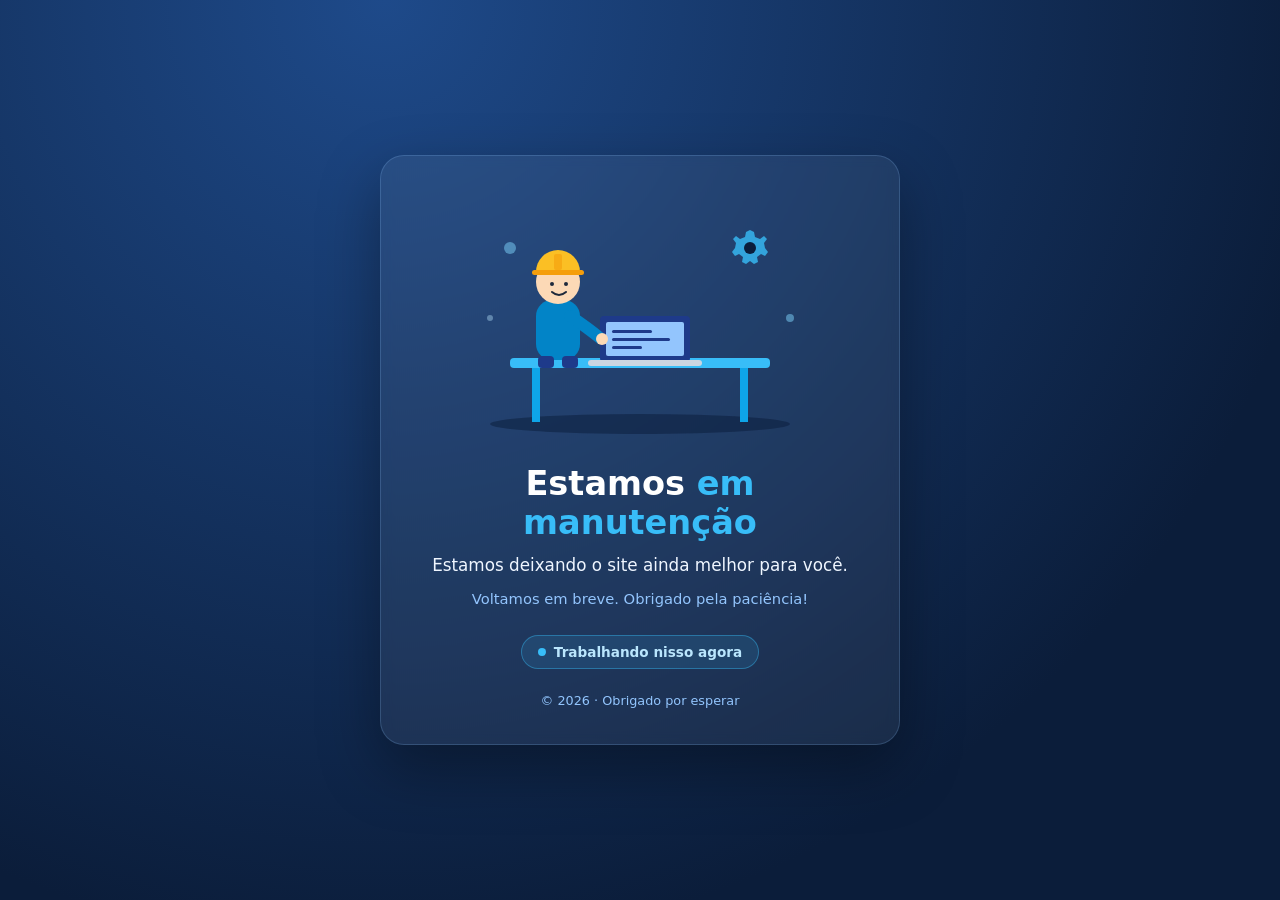
==== commit dfafbfea: "Criar index.html" ====
--- a/index.html
+++ b/index.html
@@ -1,258 +1,202 @@
-<!doctype html>
+<!DOCTYPE html>
 <html lang="pt-BR">
-  <head>
-    <meta charset="utf-8" />
-    <meta name="viewport" content="width=device-width, initial-scale=1" />
-    <meta name="theme-color" content="#f4f7fb" />
-    <meta name="description" content="Sala de encontro dos Filhos de Maria." />
-    <meta property="og:title" content="Entre Nós — encontros que aproximam" />
-    <meta property="og:description" content="Abra uma sala e encontre o seu grupo." />
-    <meta property="og:type" content="website" />
-    <meta property="og:image" content="share-card.svg" />
-    <meta name="twitter:card" content="summary_large_image" />
-    <meta name="twitter:title" content="Entre Nós — encontros que aproximam" />
-    <meta name="twitter:image" content="share-card.svg" />
-    <meta name="apple-mobile-web-app-capable" content="yes" />
-    <meta name="apple-mobile-web-app-title" content="Entre Nós" />
-    <title>Entre Nós — sala de encontro</title>
-    <link rel="manifest" href="./manifest.webmanifest" />
-    <link rel="apple-touch-icon" href="./icons/icon-192.png" />
-    <link rel="icon" href="data:image/svg+xml,%3Csvg xmlns='http://www.w3.org/2000/svg' viewBox='0 0 40 40'%3E%3Crect width='40' height='40' rx='13' fill='%233f6f9a'/%3E%3Cpath d='M20 8v24M10 15h20' fill='none' stroke='%23e7ce8a' stroke-width='2.2' stroke-linecap='round'/%3E%3C/svg%3E" />
-    <link rel="stylesheet" href="styles.css" />
-    <script src="app.js" defer></script>
-  </head>
-  <body>
-    <div class="site-shell" id="homeView">
-      <header class="topbar">
-        <a class="brand" href="#inicio" aria-label="Entre Nós, início">
-          <span class="brand-mark" aria-hidden="true">
-            <svg viewBox="0 0 40 40" fill="none"><path d="M13 20c0-5 3-8 8-8s8 3 8 8-3 8-8 8" stroke="currentColor" stroke-width="2.2" stroke-linecap="round"/><circle cx="12.5" cy="20" r="2.2" fill="currentColor"/><path d="M20 16v8m-4-4h8" stroke="currentColor" stroke-width="1.5" stroke-linecap="round"/></svg>
-          </span>
-          <span class="brand-copy"><strong>entre nós</strong><small>FILHOS DE MARIA</small></span>
-        </a>
-        <nav class="top-nav" aria-label="Navegação principal">
-          <span class="top-note">✦ Em comunhão</span>
-          <button class="button button-small button-primary install-app-button" id="installApp" type="button" aria-label="Instalar Entre Nós como app"><span aria-hidden="true">↓</span> Baixar app</button>
-          <button class="button button-small button-outline" id="navJoin" type="button">Entrar pelo convite</button>
-        </nav>
-      </header>
-
-      <main>
-        <section class="hero" id="inicio">
-          <div class="hero-copy">
-            <span class="eyebrow"><span class="eyebrow-dot"></span> FILHOS DE MARIA</span>
-            <h1>Nosso lugar<br /><em>de encontro.</em></h1>
-            <p class="hero-text">Fé, amizade e oração — pertinho, mesmo de longe.</p>
-            <div class="hero-actions">
-              <button class="button button-primary" id="heroCreate" type="button">
-                Abrir sala <span aria-hidden="true">↗</span>
-              </button>
-              <button class="button button-quiet" id="heroJoin" type="button">
-                <span class="button-icon" aria-hidden="true">⌁</span> Entrar pelo convite
-              </button>
-            </div>
-            <div class="hero-values" aria-label="Fé, amizade e oração"><span>✦ Fé</span><i></i><span>♡ Amizade</span><i></i><span>✧ Oração</span></div>
-          </div>
-
-          <div class="hero-art" aria-label="Ilustração de uma sala aconchegante com pessoas conversando">
-            <div class="art-halo"></div>
-            <div class="art-window"><div class="window-sun"></div><div class="window-line line-one"></div><div class="window-line line-two"></div></div>
-            <div class="art-plant plant-left"><i></i><i></i><i></i><b></b></div>
-            <div class="art-plant plant-right"><i></i><i></i><i></i><b></b></div>
-            <div class="art-card">
-              <div class="art-card-top"><span class="live-dot"></span><span>ENCONTRO DE HOJE</span><span class="art-lock" aria-hidden="true">✳</span></div>
-              <div class="people-row">
-                <div class="portrait portrait-one"><span>Lu</span><i></i></div>
-                <div class="portrait portrait-two"><span>Ma</span><i></i></div>
-                <div class="portrait portrait-three"><span>Jo</span><i></i></div>
-                <div class="portrait portrait-four"><span>+</span></div>
-              </div>
-              <div class="art-card-bottom"><strong>Que bom ter você aqui.</strong><span>♡</span></div>
-            </div>
-            <div class="floating-note note-left"><span class="note-icon note-prayer">✧</span><span><b>Com Maria</b><small>em cada encontro</small></span></div>
-            <div class="floating-note note-right"><span class="note-icon note-heart">♡</span><span><b>Em comunhão</b><small>perto de quem importa</small></span></div>
-            <div class="art-floor"></div>
-          </div>
-        </section>
-
-        <div class="marian-divider" aria-hidden="true"><span></span><b>✦</b><span></span></div>
-      </main>
-
-      <footer class="footer">
-        <a class="footer-link site-link" href="https://filhossdemaria.com.br" target="_blank" rel="noreferrer">
-          <span class="footer-link-icon" aria-hidden="true">✦</span><span><small>Nosso site:</small><strong>filhossdemaria.com.br</strong></span><span class="footer-arrow" aria-hidden="true">↗</span>
-        </a>
-        <a class="footer-link whatsapp-link" href="https://chat.whatsapp.com/IBENVrGTmVwHqc5P4eUObX" target="_blank" rel="noreferrer">
-          <span class="whatsapp-logo" aria-hidden="true"><svg viewBox="0 0 32 32"><path d="M16 3.4A12.4 12.4 0 0 0 5.4 22.2L4 28l5.9-1.5A12.4 12.4 0 1 0 16 3.4Z" fill="none" stroke="currentColor" stroke-width="2" stroke-linejoin="round"/><path d="M12.2 10.1c-.3-.7-.6-.7-.9-.7h-.7c-.3 0-.7.1-1 .5-.4.4-1.3 1.3-1.3 3.1s1.3 3.6 1.5 3.8c.2.3 2.6 4.1 6.3 5.5 3.1 1.2 3.7 1 4.4.9.7-.1 2.3-.9 2.6-1.8.3-.9.3-1.6.2-1.8-.1-.2-.4-.3-.8-.5l-2.6-1.2c-.4-.1-.6-.2-.9.2-.3.4-1 1.2-1.2 1.5-.2.3-.5.3-.9.1-.4-.2-1.7-.6-3.3-2-1.2-1.1-2-2.4-2.2-2.8-.2-.4 0-.6.2-.8.2-.2.4-.5.6-.7.2-.2.3-.4.4-.7.1-.3 0-.5-.1-.7l-1.1-2.7Z" fill="currentColor"/></svg></span>
-          <span><small>Nosso Grupo:</small><strong>WhatsApp Filhos de Maria</strong></span><span class="footer-arrow" aria-hidden="true">↗</span>
-        </a>
-      </footer>
+<head>
+  <meta charset="UTF-8">
+  <meta name="viewport" content="width=device-width, initial-scale=1.0">
+  <title>Site em manutenção</title>
+  <style>
+    :root {
+      --bg-1: #0b1d3a;
+      --bg-2: #1e4a8a;
+      --accent: #38bdf8;
+      --accent-2: #bae6fd;
+      --text: #eff6ff;
+      --muted: #93c5fd;
+      --card: rgba(255, 255, 255, 0.06);
+      --border: rgba(147, 197, 253, 0.2);
+    }
+
+    * { box-sizing: border-box; margin: 0; padding: 0; }
+    html, body { min-height: 100%; }
+
+    body {
+      font-family: system-ui, -apple-system, "Segoe UI", Roboto, Helvetica, Arial, sans-serif;
+      background: radial-gradient(circle at 30% 0%, var(--bg-2), var(--bg-1) 75%);
+      color: var(--text);
+      display: flex;
+      align-items: center;
+      justify-content: center;
+      min-height: 100vh;
+      padding: 24px;
+    }
+
+    .container {
+      text-align: center;
+      max-width: 520px;
+      width: 100%;
+      padding: 32px 24px 36px;
+      background: var(--card);
+      border: 1px solid var(--border);
+      border-radius: 24px;
+      box-shadow: 0 24px 60px rgba(0, 0, 0, 0.35);
+      backdrop-filter: blur(6px);
+      animation: fadeIn 0.8s ease-out both;
+    }
+
+    .scene {
+      width: 100%;
+      max-width: 380px;
+      height: auto;
+      display: block;
+      margin: 0 auto 16px;
+    }
+
+    .bob { animation: bob 2.4s ease-in-out infinite; }
+    .typing { animation: type 0.6s ease-in-out infinite alternate; }
+    .typing.t2 { animation-delay: 0.3s; }
+    .float { animation: float 4s ease-in-out infinite; }
+    .float.f2 { animation-delay: 1.5s; }
+    .blink { animation: blink 3s steps(1) infinite; }
+    .dot-anim { animation: pulse 1.4s ease-in-out infinite; }
+
+    h1 {
+      font-size: clamp(1.6rem, 4vw, 2.1rem);
+      font-weight: 800;
+      margin-bottom: 10px;
+      color: #fff;
+    }
+    h1 span { color: var(--accent); }
+
+    p.lead {
+      font-size: 1.05rem;
+      line-height: 1.6;
+      margin-bottom: 8px;
+    }
+
+    p.sub {
+      font-size: 0.92rem;
+      line-height: 1.6;
+      color: var(--muted);
+    }
+
+    .status {
+      display: inline-flex;
+      align-items: center;
+      gap: 8px;
+      margin-top: 24px;
+      padding: 8px 16px;
+      border-radius: 999px;
+      background: rgba(56, 189, 248, 0.12);
+      border: 1px solid rgba(56, 189, 248, 0.4);
+      color: var(--accent-2);
+      font-size: 0.85rem;
+      font-weight: 600;
+    }
+
+    .dot {
+      width: 8px;
+      height: 8px;
+      border-radius: 50%;
+      background: var(--accent);
+    }
+
+    footer {
+      margin-top: 24px;
+      font-size: 0.8rem;
+      color: var(--muted);
+    }
+
+    @keyframes bob {
+      0%, 100% { transform: translateY(0); }
+      50% { transform: translateY(-4px); }
+    }
+    @keyframes type {
+      from { transform: translateY(0); }
+      to { transform: translateY(-3px); }
+    }
+    @keyframes float {
+      0%, 100% { transform: translateY(0); opacity: 0.9; }
+      50% { transform: translateY(-8px); opacity: 1; }
+    }
+    @keyframes blink { 50% { opacity: 0.2; } }
+    @keyframes pulse {
+      0%, 100% { opacity: 1; }
+      50% { opacity: 0.3; }
+    }
+    @keyframes fadeIn {
+      from { opacity: 0; transform: translateY(12px); }
+      to { opacity: 1; transform: translateY(0); }
+    }
+
+    @media (prefers-reduced-motion: reduce) {
+      *, *::before, *::after { animation: none !important; }
+    }
+  </style>
+</head>
+<body>
+  <main class="container">
+    <svg class="scene" viewBox="0 0 380 260" xmlns="http://www.w3.org/2000/svg" role="img" aria-label="Pessoa trabalhando no notebook">
+      <!-- Chão -->
+      <ellipse cx="190" cy="236" rx="150" ry="10" fill="#0b1d3a" opacity="0.5"/>
+
+      <!-- Mesa -->
+      <rect x="60" y="170" width="260" height="10" rx="4" fill="#38bdf8"/>
+      <rect x="82" y="180" width="8" height="54" fill="#0ea5e9"/>
+      <rect x="290" y="180" width="8" height="54" fill="#0ea5e9"/>
+
+      <!-- Notebook -->
+      <rect x="150" y="128" width="90" height="46" rx="4" fill="#1e3a8a"/>
+      <rect x="156" y="134" width="78" height="34" rx="2" fill="#93c5fd"/>
+      <rect x="138" y="172" width="114" height="6" rx="3" fill="#cbd5e1"/>
+      <!-- Linhas na tela -->
+      <rect class="typing" x="162" y="142" width="40" height="3" rx="1.5" fill="#1e3a8a"/>
+      <rect class="typing t2" x="162" y="150" width="58" height="3" rx="1.5" fill="#1e3a8a"/>
+      <rect class="typing" x="162" y="158" width="30" height="3" rx="1.5" fill="#1e3a8a"/>
+
+      <!-- Pessoa -->
+      <g class="bob">
+        <!-- Corpo -->
+        <rect x="86" y="112" width="44" height="60" rx="16" fill="#0284c7"/>
+        <!-- Braços -->
+        <path d="M120 128 Q138 140 150 150" stroke="#0284c7" stroke-width="12" stroke-linecap="round" fill="none"/>
+        <circle cx="152" cy="151" r="6" fill="#fcd9b6"/>
+        <!-- Cabeça -->
+        <circle cx="108" cy="94" r="22" fill="#fcd9b6"/>
+        <!-- Capacete de obra (cúpula centrada na cabeça + aba) -->
+        <path d="M86 84 A22 22 0 0 1 130 84 Z" fill="#fbbf24"/>
+        <rect x="82" y="82" width="52" height="5" rx="2.5" fill="#f59e0b"/>
+        <rect x="104" y="66" width="8" height="16" rx="2" fill="#f59e0b" opacity="0.6"/>
+        <!-- Olhos e sorriso -->
+        <circle class="blink" cx="102" cy="96" r="2" fill="#1e293b"/>
+        <circle class="blink" cx="116" cy="96" r="2" fill="#1e293b"/>
+        <path d="M102 104 Q109 110 116 104" stroke="#1e293b" stroke-width="2" fill="none" stroke-linecap="round"/>
+        <!-- Pernas -->
+        <rect x="88" y="168" width="16" height="12" rx="4" fill="#1e3a8a"/>
+        <rect x="112" y="168" width="16" height="12" rx="4" fill="#1e3a8a"/>
+      </g>
+
+      <!-- Engrenagem decorativa -->
+      <g class="float" transform="translate(300 60)">
+        <path fill="#38bdf8" opacity="0.8" d="M0 -18 L4 -16 L5 -11 L10 -9 L14 -12 L17 -9 L14 -5 L15 0 L18 4 L15 8 L11 6 L7 9 L8 14 L4 16 L0 13 L-4 16 L-8 14 L-7 9 L-11 6 L-15 8 L-18 4 L-15 0 L-14 -5 L-17 -9 L-14 -12 L-10 -9 L-5 -11 L-4 -16 Z"/>
+        <circle r="6" fill="#0b1d3a"/>
+      </g>
+
+      <!-- Bolhas decorativas -->
+      <circle class="float f2" cx="60" cy="60" r="6" fill="#7dd3fc" opacity="0.5"/>
+      <circle class="float" cx="340" cy="130" r="4" fill="#7dd3fc" opacity="0.5"/>
+      <circle class="float f2" cx="40" cy="130" r="3" fill="#bae6fd" opacity="0.4"/>
+    </svg>
+
+    <h1>Estamos <span>em manutenção</span></h1>
+    <p class="lead">Estamos deixando o site ainda melhor para você.</p>
+    <p class="sub">Voltamos em breve. Obrigado pela paciência!</p>
+
+    <div class="status">
+      <span class="dot dot-anim"></span>
+      Trabalhando nisso agora
     </div>
 
-    <main class="room-view" id="roomView" hidden>
-      <header class="room-header">
-        <a class="brand room-brand" href="#inicio" id="roomHome" aria-label="Voltar ao início">
-          <span class="brand-mark" aria-hidden="true"><svg viewBox="0 0 40 40" fill="none"><path d="M13 20c0-5 3-8 8-8s8 3 8 8-3 8-8 8" stroke="currentColor" stroke-width="2.2" stroke-linecap="round"/><circle cx="12.5" cy="20" r="2.2" fill="currentColor"/><path d="M20 16v8m-4-4h8" stroke="currentColor" stroke-width="1.5" stroke-linecap="round"/></svg></span>
-          <span class="brand-copy"><strong>entre nós</strong><small>FILHOS DE MARIA</small></span>
-        </a>
-        <div class="room-heading"><div><span class="room-live"><i></i> SUA SALA</span><h1 id="roomTitle">Encontro de hoje</h1></div><div class="room-header-actions"><button class="invite-button" id="copyInvite" type="button"><span aria-hidden="true">↗</span> Copiar convite</button><button class="icon-button minimize-call-button" id="minimizeCall" type="button" aria-label="Minimizar chamada em janela flutuante" title="Janela flutuante"><svg viewBox="0 0 24 24" aria-hidden="true"><rect x="3" y="4" width="18" height="16" rx="2"/><path d="M12 13h6v5h-6z"/><path d="M6 8h5"/></svg></button><button class="icon-button screenshot-button" id="captureButton" type="button" aria-label="Salvar imagem somente com as pessoas" title="Salvar imagem da chamada"><svg viewBox="0 0 24 24" aria-hidden="true"><path d="M4 7h3l1.5-2h7L17 7h3a1 1 0 0 1 1 1v10a1 1 0 0 1-1 1H4a1 1 0 0 1-1-1V8a1 1 0 0 1 1-1Z"/><circle cx="12" cy="13" r="3.5"/></svg></button></div></div>
-        <button class="icon-button leave-top" id="leaveTop" type="button" aria-label="Sair da sala" title="Sair da sala">×</button>
-      </header>
-
-      <section class="call-layout" aria-label="Sala de chamada">
-        <div class="call-stage">
-          <div class="stage-toolbar"><div class="stage-status"><span class="stage-dot"></span> SALA PRONTA</div><button class="panel-shortcut" id="peopleToggle" type="button" aria-expanded="false" aria-controls="sidePanel"><svg viewBox="0 0 24 24" aria-hidden="true"><circle cx="9" cy="8" r="3"/><path d="M3.5 19v-1.4a5.5 5.5 0 0 1 11 0V19z"/><circle cx="17" cy="9" r="2.3"/><path d="M16 14a4.5 4.5 0 0 1 4.5 4.5v.5h-4"/></svg> Pessoas</button></div>
-          <div class="video-grid">
-            <article class="video-tile self-tile" id="selfTile" data-participant-id="local-host">
-              <video id="selfVideo" autoplay muted playsinline hidden></video>
-              <div class="self-placeholder" id="selfPlaceholder"><div class="avatar avatar-self">?</div><span class="camera-off-label">Sua câmera está desligada</span></div>
-              <div class="live-reaction" id="liveReaction" aria-live="polite" hidden></div>
-              <span class="hand-raised-indicator" id="handRaisedIndicator" role="status" aria-label="Mão levantada" title="Mão levantada" hidden>✋</span>
-              <div class="tile-caption"><span class="caption-avatar">?</span><span id="selfNameLabel">Você</span><span class="you-tag">VOCÊ</span><span class="mic-indicator" id="micIndicator" aria-label="Microfone desligado">⌁</span></div>
-            </article>
-            <article class="video-tile welcome-tile" id="welcomeTile">
-              <div class="welcome-decoration deco-one"></div><div class="welcome-decoration deco-two"></div>
-              <div class="welcome-content"><span class="welcome-flower" aria-hidden="true">✦</span><span class="eyebrow">FILHOS DE MARIA</span><h2>Que bom<br />te encontrar.</h2><button class="button button-light button-invite" id="stageInvite" type="button">Copiar convite <span aria-hidden="true">↗</span></button></div>
-              <div class="tile-caption guest-caption"><span class="caption-avatar caption-flower">✿</span><span>Sala de encontro</span></div>
-            </article>
-          </div>
-          <div class="participation-controls" aria-label="Como você quer participar?">
-            <span class="participation-label">SUA PARTICIPAÇÃO</span>
-            <button class="participation-button" id="participationPray" type="button" aria-pressed="false"><span aria-hidden="true">🙏</span> Posso rezar</button>
-            <button class="participation-button" id="participationListen" type="button" aria-pressed="false"><span aria-hidden="true">👀</span> Só acompanhando</button>
-          </div>
-          <div class="call-controls" aria-label="Controles da chamada">
-            <button class="control-button media-control is-off" id="micToggle" type="button" aria-pressed="false"><span class="control-icon" aria-hidden="true"><svg viewBox="0 0 24 24"><rect x="9" y="3" width="6" height="12" rx="3"/><path d="M5.5 11.5a6.5 6.5 0 0 0 13 0M12 18v3m-4 0h8"/><path class="icon-slash" d="m4 4 16 16"/></svg></span><span>Ativar mic</span></button>
-            <button class="control-button media-control is-off" id="cameraToggle" type="button" aria-pressed="false"><span class="control-icon" aria-hidden="true"><svg viewBox="0 0 24 24"><rect x="3" y="6" width="12" height="12" rx="3"/><path d="m15 10 6-3v10l-6-3z"/><path class="icon-slash" d="m4 4 16 16"/></svg></span><span>Ligar câmera</span></button>
-            <button class="control-button screen-control" id="screenToggle" type="button" aria-label="Compartilhar tela" aria-pressed="false"><span class="control-icon" aria-hidden="true"><svg viewBox="0 0 24 24"><rect x="3" y="4" width="18" height="13" rx="2"/><path d="M8 21h8m-4-4v4"/></svg></span><span>Tela</span></button>
-            <div class="reaction-control" id="reactionControl">
-              <button class="control-button reaction-toggle" id="reactionToggle" type="button" aria-label="Abrir reações" aria-controls="reactionPicker" aria-expanded="false"><span class="control-icon" aria-hidden="true">☺</span><span>Reagir</span></button>
-            </div>
-            <button class="control-button" id="chatToggle" type="button" aria-pressed="false"><span class="control-icon chat-bubble-icon" aria-hidden="true"><svg viewBox="0 0 24 24"><path d="M20 11.5a7.5 7.5 0 0 1-7.5 7.5H6l-3 2v-5.1A7.5 7.5 0 1 1 20 11.5Z"/><path d="M8 11h8M8 14.5h5"/></svg></span><span>Conversa</span></button>
-            <button class="control-button hand-control" id="raiseHandBottom" type="button" aria-pressed="false"><span class="control-icon" aria-hidden="true">✋</span><span>Levantar mão</span></button>
-            <button class="control-button control-leave" id="leaveCall" type="button"><span class="control-icon" aria-hidden="true">↗</span><span>Sair da sala</span></button>
-          </div>
-        </div>
-        <aside class="side-panel" id="sidePanel">
-          <div class="panel-top"><div><span class="eyebrow">SEU ENCONTRO</span><h2>Pessoas</h2></div><button class="icon-button panel-close" id="panelClose" type="button" aria-label="Recolher painel">×</button></div>
-          <div class="panel-content" id="peoplePanel" role="region" aria-label="Pessoas na sala"><div class="people-count"><span>Participantes</span><strong id="participantCount">1</strong></div><div class="person-row" id="personRow" data-participant-id="local-host"><span class="person-avatar" id="personInitial">?</span><span class="person-details"><strong id="personName">Você</strong><small id="personRole">Anfitrião</small></span><span class="person-audio" id="personMic">⌁</span></div><div id="remotePeople" aria-live="polite"></div><div class="guest-empty" id="guestEmpty"><span class="empty-icon" aria-hidden="true">♡</span><h3>Chame o grupo.</h3><p class="people-invite-note">Use o convite no alto da sala para chamar alguém.</p></div></div>
-          <div class="panel-content chat-panel" id="chatPanel" role="region" aria-label="Conversa da sala" hidden>
-            <div class="chat-intro">
-              <div class="chat-header-main">
-                <div class="chat-title"><span class="chat-sparkle" aria-hidden="true">✧</span><strong>Conversa</strong></div>
-                <div class="chat-tabs" role="tablist" aria-label="Conversa e intenções">
-                  <button class="chat-tab active" id="chatTabButton" type="button" role="tab" aria-selected="true" aria-controls="chatTabPanel">Chat</button>
-                  <button class="chat-tab" id="intentionsTabButton" type="button" role="tab" aria-selected="false" aria-controls="intentionsTabPanel">Intenções</button>
-                </div>
-              </div>
-              <button class="icon-button chat-close" id="chatClose" type="button" aria-label="Fechar conversa">×</button>
-            </div>
-            <div class="chat-tab-panel" id="chatTabPanel" role="tabpanel" aria-labelledby="chatTabButton">
-              <div class="messages" id="messages" aria-live="polite"><div class="system-message">Manda o primeiro oi.</div></div>
-              <form class="chat-form" id="chatForm"><label class="sr-only" for="chatInput">Escreva uma mensagem</label><input id="chatInput" type="text" maxlength="240" placeholder="Escreva uma mensagem…" autocomplete="off" /><button type="submit" aria-label="Enviar mensagem">↗</button></form>
-            </div>
-            <div class="intentions-tab-panel" id="intentionsTabPanel" role="tabpanel" aria-labelledby="intentionsTabButton" hidden>
-              <div class="intentions-heading"><strong>Intenções de oração</strong><span>Compartilhadas com quem está nesta sala.</span></div>
-              <div class="intentions-list" id="intentionsList" aria-live="polite"><p class="intentions-empty" id="intentionsEmpty">Ainda não há intenções. Você pode adicionar a primeira.</p></div>
-              <form class="intention-form" id="intentionForm"><label class="sr-only" for="intentionInput">Escreva uma intenção de oração</label><input id="intentionInput" type="text" maxlength="180" placeholder="Escreva uma intenção…" autocomplete="off" /><button type="submit">Adicionar</button></form>
-            </div>
-          </div>
-          <div class="panel-content admin-panel" id="adminPanel" role="region" aria-label="Administração da sala" hidden>
-            <div class="admin-scroll">
-              <div class="admin-panel-heading"><button class="admin-back" id="adminBack" type="button">← Pessoas</button><strong>Administração</strong></div>
-              <section class="admin-section" aria-labelledby="permissionsTitle"><h3 id="permissionsTitle">Permissões</h3>
-                <label class="setting-row"><span><strong>Microfone</strong><small>Participantes podem ativar</small></span><input type="checkbox" data-admin-setting="microphone" checked /><i aria-hidden="true"></i></label>
-                <label class="setting-row"><span><strong>Câmera</strong><small>Participantes podem ativar</small></span><input type="checkbox" data-admin-setting="camera" checked /><i aria-hidden="true"></i></label>
-                <label class="setting-row"><span><strong>Reações</strong><small>Participantes podem reagir</small></span><input type="checkbox" data-admin-setting="reactions" checked /><i aria-hidden="true"></i></label>
-              </section>
-              <section class="admin-section" aria-labelledby="appearanceTitle"><h3 id="appearanceTitle">Visual da chamada</h3>
-                <label class="setting-row"><span><strong>Tema escuro</strong><small>Escurecer o fundo e os painéis</small></span><input id="darkThemeToggle" type="checkbox" /><i aria-hidden="true"></i></label>
-                <label class="accent-setting" for="callAccentSelect"><span><strong>Cor de destaque</strong><small>Escolha a cor da sala</small></span><select class="theme-select" id="callAccentSelect"><option value="blue">Azul sereno</option><option value="rose">Rosa</option><option value="lavender">Lavanda</option><option value="gold">Dourado</option></select></label>
-              </section>
-              <section class="admin-section" aria-labelledby="roomAccessTitle"><h3 id="roomAccessTitle">Entrada</h3>
-                <label class="setting-row"><span><strong>Sala privada</strong><small>Novos convites pedem aprovação</small></span><input type="checkbox" data-admin-setting="privateRoom" /><i aria-hidden="true"></i></label>
-              </section>
-              <section class="admin-section" aria-labelledby="chatSettingsTitle"><h3 id="chatSettingsTitle">Conversa</h3>
-                <label class="setting-row"><span><strong>Permitir conversa</strong><small>Participantes podem enviar mensagens</small></span><input type="checkbox" data-admin-setting="chat" checked /><i aria-hidden="true"></i></label>
-                <label class="setting-row"><span><strong>Exibir conversa fechada</strong><small>Mostrar histórico quando estiver fechada</small></span><input type="checkbox" data-admin-setting="showClosedChat" checked /><i aria-hidden="true"></i></label>
-                <button class="admin-action" id="clearChatButton" type="button"><span aria-hidden="true">⌫</span><span><strong>Limpar conversa</strong><small>Apaga as mensagens desta sala</small></span></button>
-              </section>
-              <section class="admin-section" aria-labelledby="moderationTitle"><h3 id="moderationTitle">Moderação</h3>
-                <p class="admin-hint">Toque em um participante para ver as ações disponíveis.</p>
-                <div class="admin-request-empty" id="requestEmpty">Nenhum pedido para entrar.</div>
-              </section>
-              <p class="admin-note">As opções de moderação e acesso serão aplicadas a todos quando a sala tiver conexão ao vivo.</p>
-            </div>
-          </div>
-        </aside>
-      </section>
-      <div class="toast" id="toast" role="status" aria-live="polite"></div>
-      <section class="reaction-picker" id="reactionPicker" role="dialog" aria-label="Escolher emoji" hidden>
-        <div class="emoji-picker-heading"><strong>Reações</strong><button class="emoji-picker-close" id="closeEmojiPicker" type="button" aria-label="Fechar seletor">×</button></div>
-        <div class="quick-reaction-row">
-          <div class="quick-reaction-list" id="quickReactions" role="group" aria-label="Reações rápidas"></div>
-          <button class="custom-emoji-button" id="customEmojiButton" type="button" aria-label="Escolher outro emoji" title="Escolher outro emoji">＋</button>
-        </div>
-        <form class="custom-emoji-form" id="customEmojiForm" hidden>
-          <label class="sr-only" for="customEmojiInput">Escolher emoji</label>
-          <div><input id="customEmojiInput" type="text" placeholder="Toque para abrir o teclado de emojis" autocomplete="off" /><button type="submit" aria-label="Enviar reação">↗</button></div>
-          <small>Escolha no teclado do aparelho. No Windows, use Win + .</small>
-        </form>
-        <div class="emoji-picker-footer" id="emojiPickerAdmin" hidden><button id="openAdminFromEmoji" type="button"><span aria-hidden="true">⚙</span> Administração da sala</button></div>
-      </section>
-      <div class="participant-menu" id="participantMenu" role="dialog" aria-label="Ações do participante" hidden>
-        <strong id="participantMenuName">Participante</strong>
-        <button type="button" data-participant-action="mute">Silenciar microfone</button>
-        <button type="button" data-participant-action="camera">Desligar câmera</button>
-        <button type="button" data-participant-action="remove">Remover e bloquear convite</button>
-      </div>
-    </main>
-
-    <section class="mobile-mini-call" id="mobileMiniCall" aria-label="Chamada minimizada" hidden>
-      <header class="mobile-mini-head" id="mobileMiniDragHandle">
-        <span class="mobile-mini-grip" aria-hidden="true">⠿</span>
-        <span class="mobile-mini-title"><strong id="mobileMiniRoom">Encontro</strong><small id="mobileMiniCount">1 na sala</small></span>
-        <button class="mobile-mini-expand" id="mobileMiniExpand" type="button" aria-label="Expandir chamada" title="Expandir chamada">⤢</button>
-      </header>
-      <div class="mobile-mini-stage">
-        <video id="mobileMiniVideo" autoplay muted playsinline hidden></video>
-        <span class="mobile-mini-avatar" id="mobileMiniAvatar" aria-hidden="true">?</span>
-        <span class="mobile-mini-name" id="mobileMiniName">Você</span>
-      </div>
-      <footer class="mobile-mini-actions">
-        <span id="mobileMiniRoster">Só você por enquanto</span>
-        <button id="mobileMiniMic" type="button" aria-pressed="false">Ativar mic</button>
-      </footer>
-    </section>
-
-    <dialog class="entry-dialog" id="entryDialog" aria-labelledby="dialogTitle">
-      <form method="dialog" class="dialog-dismiss"><button class="icon-button" aria-label="Fechar janela">×</button></form>
-      <div class="dialog-mark" aria-hidden="true">✳</div>
-      <span class="eyebrow" id="dialogEyebrow">FILHOS DE MARIA</span>
-      <h2 id="dialogTitle">Abrir sala</h2>
-      <p class="dialog-copy" id="dialogCopy">Seu nome e o nome do encontro.</p>
-      <form id="entryForm" class="entry-form">
-        <label for="displayName">Seu nome</label><input id="displayName" name="displayName" maxlength="32" placeholder="Como você quer aparecer?" autocomplete="name" required />
-        <label class="profile-photo-label" for="profilePhotoInput">Foto de perfil <span>(opcional)</span></label>
-        <div class="profile-photo-control"><span class="profile-preview" id="profilePreview" aria-hidden="true">?</span><label class="profile-file-button" for="profilePhotoInput">Escolher foto</label><input id="profilePhotoInput" type="file" accept="image/*" /></div>
-        <label class="remember-profile"><span><strong>Lembrar meus dados neste aparelho</strong><small>Nome e foto ficam salvos só aqui</small></span><input id="rememberProfile" type="checkbox" /><i aria-hidden="true"></i></label>
-        <div id="createFields"><label for="meetingName">Nome do encontro <span>(pode mudar depois)</span></label><input id="meetingName" name="meetingName" maxlength="48" value="Encontro de hoje" required /></div>
-        <div id="joinFields" hidden><label for="inviteCode">Código ou link do convite</label><input id="inviteCode" name="inviteCode" placeholder="Cole o convite que recebeu" autocomplete="url" /></div>
-        <button class="button button-primary button-full" id="entrySubmit" type="submit">Criar minha sala <span aria-hidden="true">↗</span></button>
-      </form>
-      <div class="dialog-foot"><span aria-hidden="true">✦</span> Em comunhão.</div>
-    </dialog>
-    <dialog class="leave-dialog" id="leaveDialog" aria-labelledby="leaveDialogTitle">
-      <div class="leave-mark" aria-hidden="true">↗</div>
-      <h2 id="leaveDialogTitle">Tem certeza que deseja se retirar?</h2>
-      <p>Você poderá entrar novamente pelo convite.</p>
-      <div class="leave-actions"><button class="button button-outline" id="stayInRoom" type="button">NÃO</button><button class="button button-danger" id="confirmLeave" type="button">SIM</button></div>
-    </dialog>
-    <dialog class="leave-dialog install-dialog" id="installDialog" aria-labelledby="installDialogTitle">
-      <div class="leave-mark install-mark" aria-hidden="true">↓</div>
-      <h2 id="installDialogTitle">Instalar Entre Nós</h2>
-      <p id="installDialogCopy">Use o menu do navegador para instalar o app.</p>
-      <div class="leave-actions"><button class="button button-primary" id="closeInstallDialog" type="button">Entendi</button></div>
-    </dialog>
-  </body>
+    <footer>&copy; 2026 · Obrigado por esperar</footer>
+  </main>
+</body>
 </html>
